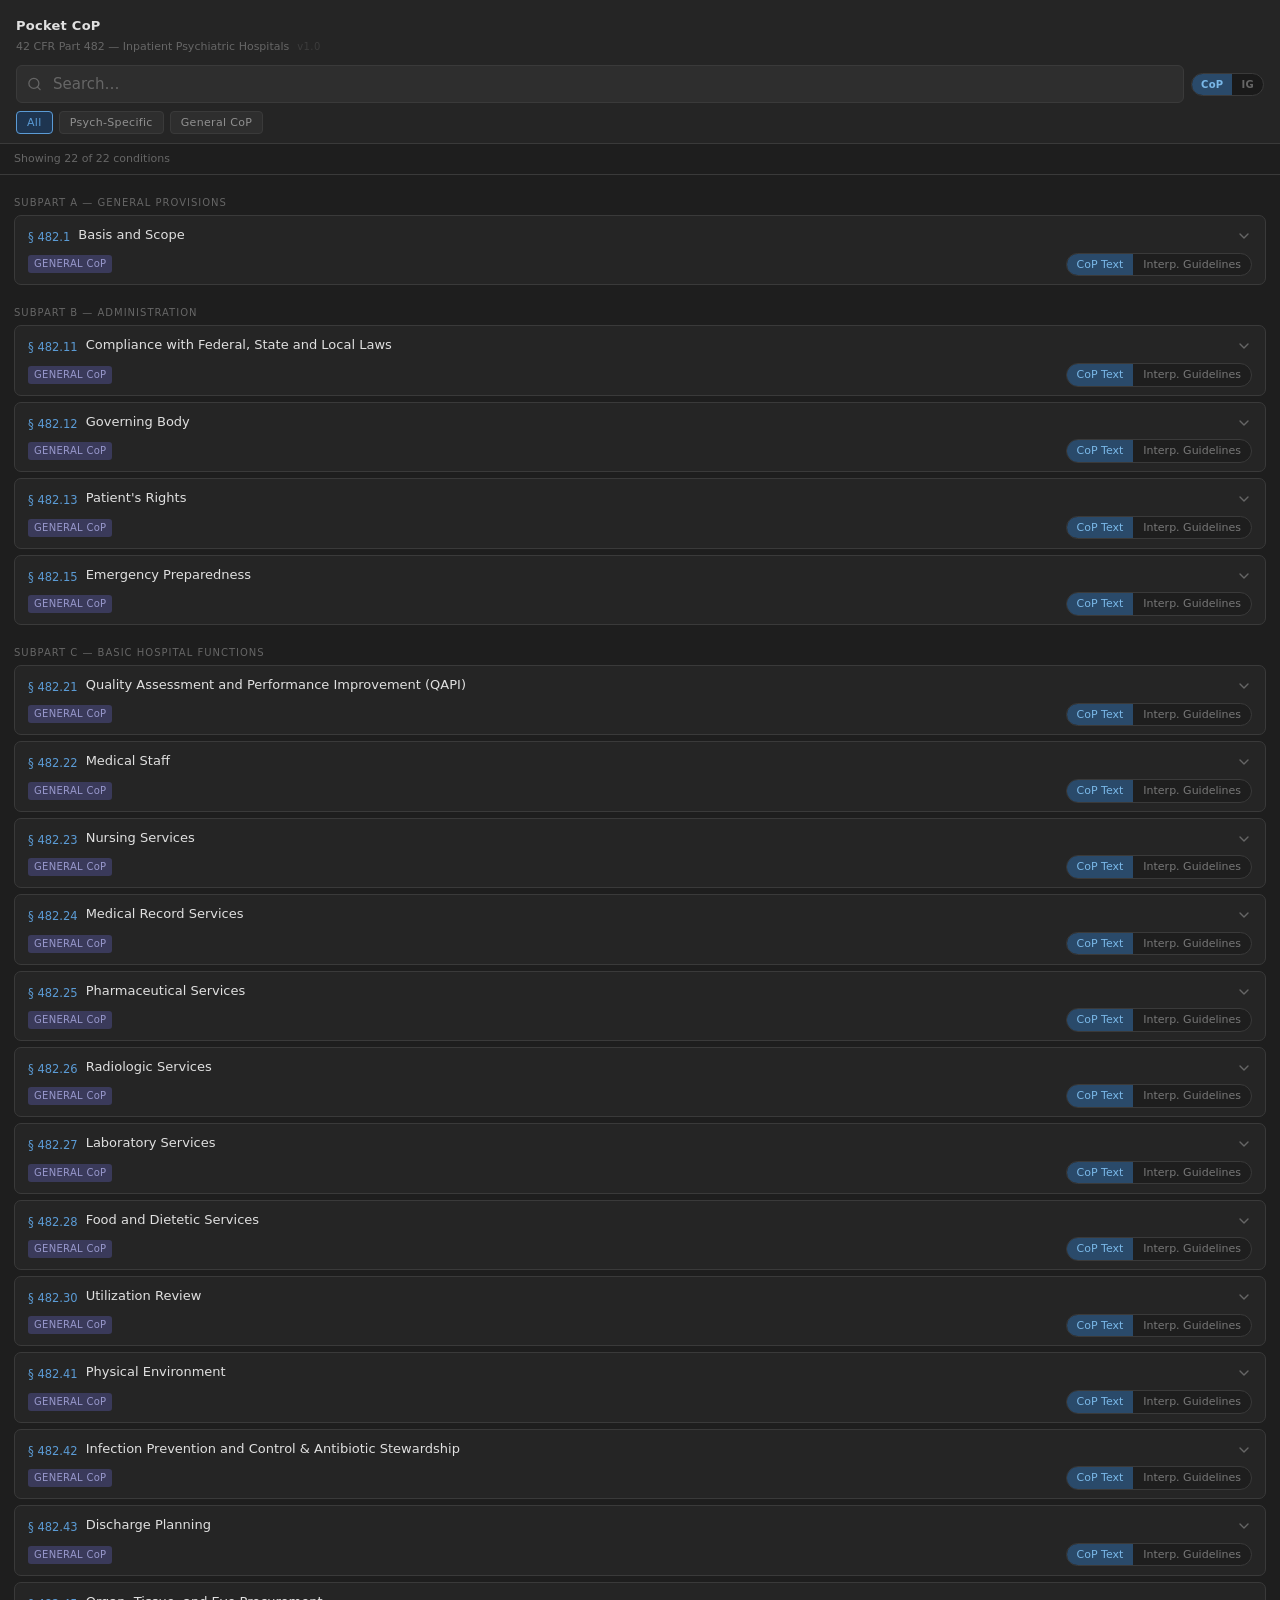
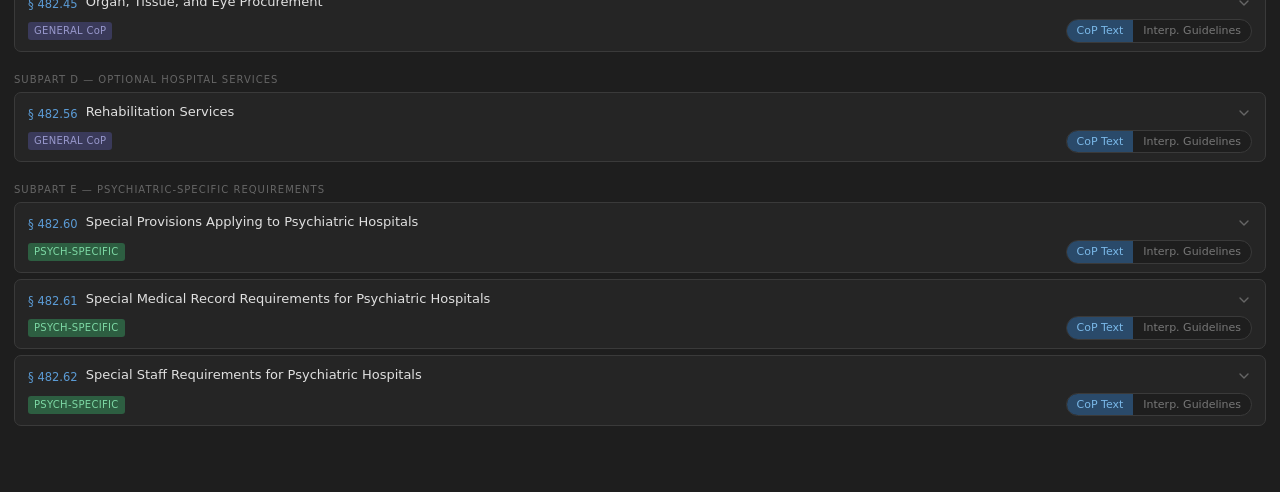
==== index.html @ 2d1e9ce8 "Add files via upload" ====
<!DOCTYPE html>
<html lang="en">
<head>
<meta charset="UTF-8">
    <link rel="manifest" href="[data-uri]">
  <meta name="mobile-web-app-capable" content="yes">
  <meta name="apple-mobile-web-app-capable" content="yes">
  <meta name="apple-mobile-web-app-status-bar-style" content="black-translucent">
  <meta name="apple-mobile-web-app-title" content="CoP Reference">
  <meta name="theme-color" content="#1a1a1a">
  <link rel="apple-touch-icon" href="[data-uri]">
    <link rel="manifest" href="[data-uri]">
  <meta name="mobile-web-app-capable" content="yes">
  <meta name="apple-mobile-web-app-capable" content="yes">
  <meta name="apple-mobile-web-app-status-bar-style" content="black-translucent">
  <meta name="apple-mobile-web-app-title" content="Pocket CoP">
  <meta name="theme-color" content="#1e1e1e">
  <link rel="apple-touch-icon" sizes="192x192" href="[data-uri]">
  <meta name="viewport" content="width=device-width, initial-scale=1.0, maximum-scale=1.0">
<title>CMS CoP Reference — Inpatient Psychiatric Hospitals</title>
<style>
:root{
  --font-sans:'IBM Plex Sans','Roboto','Noto Sans',system-ui,-apple-system,sans-serif;
  --font-mono:var(--font-mono),'Roboto Mono','Noto Sans Mono','Courier New',monospace;
}

  .card-toggle{display:flex;border-radius:20px;overflow:hidden;border:1px solid #3a3a3a;background:#1e1e1e;flex-shrink:0;}
.card-toggle-btn{border:none;padding:2px 10px;font-size:11px;cursor:pointer;font-family:inherit;font-weight:500;color:#777;background:transparent;transition:background .18s,color .18s;white-space:nowrap;line-height:1.6;}
.card-toggle-btn[data-view="cop"].active{background:#2a4a6a;color:#7ab8e8;}
.card-toggle-btn[data-view="ig"].active{background:#1e3d2a;color:#6dbe8d;}
  .ig-source{font-size:10px;color:var(--muted);margin-top:2px;}
  .ig-para{color:var(--accent);font-size:12px;font-weight:600;margin:10px 0 4px;}
.ig-para-collapsed{opacity:.28;pointer-events:none;}
.ig-collapsed{font-size:11px;color:var(--text-muted);padding:2px 0 6px;font-style:italic;letter-spacing:.01em;}
  .ig-p{font-size:13px;line-height:1.65;color:var(--text);margin-bottom:7px;}
  .ig-p.ind1{padding-left:16px;} .ig-p.ind2{padding-left:32px;} .ig-p.ind3{padding-left:48px;}
  .ig-probe{margin:12px 0 4px;padding:5px 10px;background:#1a2a20;border-left:3px solid #4a9a6a;
    border-radius:0 4px 4px 0;font-size:11.5px;font-weight:700;color:#7ac99a;letter-spacing:.02em;}
  .ig-q{display:flex;gap:8px;font-size:12.5px;line-height:1.6;color:#b8ccc0;
    margin:3px 0 3px 10px;}
  .ig-q::before{content:'?';flex-shrink:0;color:#4a9a6a;font-weight:700;font-size:11px;margin-top:2px;}
  .ig-sp{margin:12px 0 4px;padding:5px 10px;background:#1a2230;border-left:3px solid #4a7aaa;
    border-radius:0 4px 4px 0;font-size:11.5px;font-weight:700;color:#7aaad0;letter-spacing:.02em;}
  .ig-sp-p{display:flex;gap:8px;font-size:12.5px;line-height:1.6;color:#a8b8cc;
    margin:3px 0 3px 10px;}
  .ig-sp-p::before{content:'\25B8';flex-shrink:0;color:#4a7aaa;font-size:11px;margin-top:2px;}
</style>
<style>
:root{--bg:#1e1e1e;--bg2:#252525;--bg3:#2e2e2e;--border:#3a3a3a;--text:#e0e0e0;--text-dim:#909090;--text-muted:#666;--accent:#5b9bd5;--accent-dim:#1e3550;--tag-psych:#2d5e41;--tag-psych-text:#7dd8a4;--tag-general:#3a3a5a;--tag-general-text:#9898cc;--hl-bg:#4a3a08;--hl:#f0c040}
*{box-sizing:border-box;margin:0;padding:0}
body{font-family:var(--font-sans);background:var(--bg);color:var(--text);min-height:100vh;font-size:15px;line-height:1.6}
header{background:var(--bg2);border-bottom:1px solid var(--border);padding:14px 14px 0;position:sticky;top:0;z-index:100}
.header-title h1{font-size:13px;font-weight:600;color:var(--text);letter-spacing:.02em}
.header-title p{font-size:11px;color:var(--text-muted);font-family:var(--font-mono);margin-top:1px;margin-bottom:10px}
.search-wrap{position:relative;margin-bottom:8px;display:flex;gap:7px;align-items:center}
.search-wrap svg{position:absolute;left:11px;top:50%;transform:translateY(-50%);color:var(--text-muted);pointer-events:none}
#search{flex:1;min-width:0;background:var(--bg3);border:1px solid var(--border);border-radius:6px;color:var(--text);font-family:var(--font-sans);font-size:15px;padding:9px 12px 9px 36px;outline:none;transition:border-color .15s}
#search:focus{border-color:var(--accent)}
#search::placeholder{color:var(--text-muted)}
.scope-toggle{display:flex;border-radius:14px;border:1px solid #3a3a3a;background:#1a1a1a;flex-shrink:0;overflow:hidden}
.scope-btn{border:none;padding:5px 9px;font-size:10px;cursor:pointer;font-family:var(--font-mono);font-weight:600;letter-spacing:.03em;color:#666;background:transparent;transition:background .15s,color .15s;white-space:nowrap}
.scope-btn[data-scope="cop"].active{background:#2a4a6a;color:#7ab8e8}
.scope-btn[data-scope="ig"].active{background:#1e3d2a;color:#6dbe8d}
.filter-row{display:flex;gap:6px;padding-bottom:9px;overflow-x:auto;scrollbar-width:none}
.filter-row::-webkit-scrollbar{display:none}
.filter-btn{white-space:nowrap;background:var(--bg3);border:1px solid var(--border);border-radius:4px;color:var(--text-dim);font-size:11px;font-family:var(--font-mono);padding:4px 10px;cursor:pointer;transition:all .15s;letter-spacing:.03em}
.filter-btn.active,.filter-btn:hover{background:var(--accent-dim);border-color:var(--accent);color:var(--accent)}
.results-meta{font-size:11px;color:var(--text-muted);padding:6px 14px;font-family:var(--font-mono);border-bottom:1px solid var(--border);background:var(--bg)}
main{padding:6px 0 60px}
.section-divider{font-size:10px;font-family:var(--font-mono);letter-spacing:.1em;color:var(--text-muted);padding:14px 14px 4px;text-transform:uppercase}
.cop-card{margin:0 10px 5px;background:var(--bg2);border:1px solid var(--border);border-radius:7px;overflow:hidden}
.cop-header{display:flex;flex-direction:column;padding:10px 13px 8px;cursor:pointer;user-select:none;-webkit-tap-highlight-color:transparent}
.cop-header-top{display:flex;align-items:flex-start;gap:8px;width:100%}
.cop-header-bottom{display:flex;align-items:center;justify-content:space-between;margin-top:6px;min-height:24px}
.cop-citation{font-family:var(--font-mono);font-size:11.5px;color:var(--accent);white-space:nowrap;font-weight:500;padding-top:2px;flex-shrink:0}
.cop-title-wrap{flex:1;min-width:0}
.cop-title{font-size:13px;font-weight:500;color:var(--text);line-height:1.35}
.cop-badges{display:flex;flex-wrap:wrap;gap:4px}
.badge{font-size:10px;font-family:var(--font-mono);padding:1px 6px;border-radius:3px;letter-spacing:.03em;font-weight:500}
.badge-psych{background:var(--tag-psych);color:var(--tag-psych-text)}
.badge-general{background:var(--tag-general);color:var(--tag-general-text)}
.cop-chevron{color:var(--text-muted);transition:transform .2s;flex-shrink:0;margin-top:2px}
.cop-card.open .cop-chevron{transform:rotate(180deg)}
.cop-body{display:none;border-top:1px solid var(--border)}
.cop-card.open .cop-body{display:block}
.reg-intro{font-size:13.5px;color:var(--text);line-height:1.65;padding:12px 13px 10px;border-bottom:1px solid var(--border)}
.reg-body{padding:10px 13px 12px}
.std-head{font-size:12px;font-weight:600;color:var(--accent);font-family:var(--font-mono);margin-top:14px;margin-bottom:4px;letter-spacing:.01em;font-style:normal}
.std-head:first-child{margin-top:0}
.std-collapsed{opacity:.3;margin-bottom:0;pointer-events:none}
.para{font-size:13px;color:#c8c8c8;line-height:1.65;margin-bottom:4px}
.para-indent-1{padding-left:18px}
.para-indent-2{padding-left:36px}
.para-indent-3{padding-left:54px}
.para-label{font-family:var(--font-mono);font-size:11.5px;color:#7a9cbf;margin-right:5px;font-weight:500}
.cfr-source{margin:10px 13px 0;font-size:11px;font-family:var(--font-mono);color:var(--text-muted);border-top:1px solid var(--border);padding:8px 0 12px}
.cfr-source a{color:var(--accent);text-decoration:none}
mark{background:var(--hl-bg);color:var(--hl);border-radius:2px;padding:0 1px}
.no-results{text-align:center;padding:60px 20px;color:var(--text-muted);font-size:14px;display:none}
.no-results.show{display:block}
@media(min-width:600px){header{padding:16px 16px 0}.cop-card{margin:0 14px 6px}.para-indent-1{padding-left:22px}.para-indent-2{padding-left:44px}.para-indent-3{padding-left:66px}}
</style>




<script>
(function(){
  if(!('serviceWorker' in navigator)) return;
  window.addEventListener('load',function(){
    try{
      var sw=atob('[base64]');
      var blob=new Blob([sw],{type:'application/javascript'});
      var url=URL.createObjectURL(blob);
      navigator.serviceWorker.register(url).then(function(r){
        URL.revokeObjectURL(url);
      }).catch(function(e){console.warn('SW failed:',e);});
    }catch(e){console.warn('SW setup error:',e);}
  });
})();
</script>
</head>
<body>
<div id="pwa-banner" style="display:none;position:fixed;bottom:0;left:0;right:0;background:#182830;border-top:1px solid #2a4050;padding:10px 14px;z-index:9999;align-items:center;gap:10px;font-size:13px;color:#c0c8cc;box-shadow:0 -2px 12px rgba(0,0,0,.5)"><span style="flex:1;line-height:1.3">Install <b>Pocket CoP</b> for offline use</span><button id="pwa-install" style="background:#4a8fa8;color:#fff;border:none;padding:8px 14px;border-radius:6px;font-size:13px;cursor:pointer;font-weight:600">Install</button><button onclick="document.getElementById('pwa-banner').style.display='none'" style="background:none;color:#667;border:none;font-size:20px;cursor:pointer;padding:0 4px">&times;</button></div>


<div id="pwa-banner" style="display:none;position:fixed;bottom:0;left:0;right:0;
  background:#182830;border-top:1px solid #2a4050;padding:10px 14px;z-index:9999;
  align-items:center;gap:10px;font-size:13px;color:#c0c8cc;box-shadow:0 -2px 12px rgba(0,0,0,.5)">
  <span style="flex:1;line-height:1.3">Install <b>CoP Reference</b> for offline use</span>
  <button id="pwa-install" style="background:#4a8fa8;color:#fff;border:none;padding:8px 14px;
    border-radius:6px;font-size:13px;cursor:pointer;font-weight:600">Install</button>
  <button onclick="document.getElementById('pwa-banner').style.display='none'"
    style="background:none;color:#667;border:none;font-size:20px;cursor:pointer;padding:0 4px">×</button>
</div>
<script>
var _dp=null;
window.addEventListener('beforeinstallprompt',function(e){
  e.preventDefault();_dp=e;
  var b=document.getElementById('pwa-banner');if(b)b.style.display='flex';
});
document.addEventListener('DOMContentLoaded',function(){
  var btn=document.getElementById('pwa-install');
  if(btn)btn.addEventListener('click',function(){
    document.getElementById('pwa-banner').style.display='none';
    if(_dp){_dp.prompt();_dp=null;}
  });
});
window.addEventListener('appinstalled',function(){
  var b=document.getElementById('pwa-banner');if(b)b.style.display='none';_dp=null;
});
</script>












<header>
  <div class="header-title">
    <h1>Pocket CoP</h1>
    <p>42 CFR Part 482 — Inpatient Psychiatric Hospitals<span style="margin-left:8px;opacity:.35;font-size:10px;letter-spacing:.04em">v1.0</span></p>
  </div>
  <div class="search-wrap">
    <svg width="15" height="15" viewBox="0 0 24 24" fill="none" stroke="currentColor" stroke-width="2" stroke-linecap="round" stroke-linejoin="round"><circle cx="11" cy="11" r="8"/><path d="m21 21-4.35-4.35"/></svg>
    <input type="search" id="search" placeholder="Search…" autocomplete="off">
    <div class="scope-toggle" id="scopeToggle">
      <button class="scope-btn active" data-scope="cop">CoP</button>
      <button class="scope-btn" data-scope="ig">IG</button>
    </div>
  </div>
  <div class="filter-row" id="filterRow">
    <button class="filter-btn active" data-filter="all">All</button>
    <button class="filter-btn" data-filter="psych">Psych-Specific</button>
    <button class="filter-btn" data-filter="general">General CoP</button>
  </div>
  
</header>
<div class="results-meta" id="resultsMeta">Loading&hellip;</div>
<main id="main"><div class="no-results" id="noResults">No conditions match your search.</div></main>
<script>
// Each node: {type:'std',label,title} | {type:'p',label,text,indent} | {type:'text',text,indent}
const cops = [
// ── SUBPART A ──────────────────────────────────────────────────────────────
{id:'482.1',citation:'§\u00a0482.1',title:'Basis and Scope',tags:['general'],subpart:'Subpart A \u2014 General Provisions',
intro:'Sets forth the conditions of participation (CoPs) that a hospital must meet in order to participate in the Medicare or Medicaid programs.',
body:[
{type:'p',label:'(a)',text:'Section 1861(e) of the Act establishes the requirements that a hospital must meet to participate in Medicare. Section 1902(a)(28) of the Act establishes requirements for Medicaid-participating hospitals. The Secretary may impose additional requirements if they are found necessary in the interest of the health and safety of individuals furnished services in hospitals.',indent:0},
{type:'p',label:'(b)',text:"Section 1861(f) of the Act provides that an institution participating as a psychiatric hospital must meet certain requirements imposed on hospitals under section 1861(e); must be primarily engaged in providing, by or under the supervision of a physician, psychiatric services for the diagnosis and treatment of mentally ill persons; must maintain clinical records and other records that the Secretary finds necessary; and must meet staffing requirements that the Secretary finds necessary to carry out an active program of treatment.",indent:0},
]},
// ── SUBPART B ──────────────────────────────────────────────────────────────
{id:'482.11',citation:'§\u00a0482.11',title:'Compliance with Federal, State and Local Laws',tags:['general'],subpart:'Subpart B \u2014 Administration',
intro:'',
body:[
{type:'p',label:'(a)',text:'The hospital must be in compliance with applicable Federal laws related to the health and safety of patients.',indent:0},
{type:'p',label:'(b)',text:'The hospital must be\u2014',indent:0},
{type:'p',label:'(1)',text:'Licensed; or',indent:1},
{type:'p',label:'(2)',text:'Approved as meeting standards for licensing established by the agency of the State or locality responsible for licensing hospitals.',indent:1},
{type:'p',label:'(c)',text:'The hospital must assure that personnel are licensed or meet other applicable standards that are required by State or local laws.',indent:0},
]},
{id:'482.12',citation:'§\u00a0482.12',title:'Governing Body',tags:['general'],subpart:'Subpart B \u2014 Administration',
intro:'There must be an effective governing body that is legally responsible for the conduct of the hospital. If a hospital does not have an organized governing body, the persons legally responsible for the conduct of the hospital must carry out the functions specified in this part that pertain to the governing body.',
body:[
{type:'std',label:'(a)',title:'Standard: Medical staff.'},
{type:'text',text:'The governing body must:',indent:0},
{type:'p',label:'(1)',text:'Determine, in accordance with State law, which categories of practitioners are eligible candidates for appointment to the medical staff;',indent:1},
{type:'p',label:'(2)',text:'Appoint members of the medical staff after considering the recommendations of the existing members of the medical staff;',indent:1},
{type:'p',label:'(3)',text:'Assure that the medical staff has bylaws;',indent:1},
{type:'p',label:'(4)',text:'Approve medical staff bylaws and other medical staff rules and regulations;',indent:1},
{type:'p',label:'(5)',text:'Ensure that the medical staff is accountable to the governing body for the quality of care provided to patients;',indent:1},
{type:'p',label:'(6)',text:'Ensure the criteria for selection are individual character, competence, training, experience, and judgment; and',indent:1},
{type:'p',label:'(7)',text:'Ensure that under no circumstances is the accordance of staff membership or professional privileges in the hospital dependent solely upon certification, fellowship, or membership in a specialty body or society.',indent:1},
{type:'p',label:'(8)',text:"Ensure that, when telemedicine services are furnished to the hospital's patients through an agreement with a distant-site hospital, the agreement is written and specifies that it is the responsibility of the governing body of the distant-site hospital to meet the requirements in paragraphs (a)(1) through (a)(7) of this section.",indent:1},
{type:'p',label:'(9)',text:'Ensure that when telemedicine services are furnished through an agreement with a distant-site telemedicine entity, the written agreement specifies that the entity furnishes services in a manner that permits the hospital to comply with all applicable conditions of participation.',indent:1},
{type:'p',label:'(10)',text:"Consult directly with the individual assigned the responsibility for the organization and conduct of the hospital's medical staff, or his or her designee, at least periodically throughout the fiscal or calendar year on matters related to the quality of medical care provided to patients.",indent:1},
{type:'std',label:'(b)',title:'Standard: Chief executive officer.'},
{type:'text',text:'The governing body must appoint a chief executive officer who is responsible for managing the hospital.',indent:0},
{type:'std',label:'(c)',title:'Standard: Care of patients.'},
{type:'text',text:'In accordance with hospital policy, the governing body must ensure that:',indent:0},
{type:'p',label:'(1)',text:'Every Medicare patient is under the care of: (This provision is not to be construed to limit the authority of a doctor of medicine or osteopathy to delegate tasks to other qualified health care personnel to the extent recognized under State law.)',indent:1},
{type:'p',label:'(i)',text:'A doctor of medicine or osteopathy;',indent:2},
{type:'p',label:'(ii)',text:'A doctor of dental surgery or dental medicine who is legally authorized to practice dentistry by the State and who is acting within the scope of his or her license;',indent:2},
{type:'p',label:'(iii)',text:'A doctor of podiatric medicine, but only with respect to functions which he or she is legally authorized by the State to perform;',indent:2},
{type:'p',label:'(iv)',text:'A doctor of optometry who is legally authorized to practice optometry by the State in which he or she practices;',indent:2},
{type:'p',label:'(v)',text:'A chiropractor who is licensed by the State or legally authorized to perform the services of a chiropractor, but only with respect to treatment by means of manual manipulation of the spine to correct a subluxation demonstrated by x-ray to exist; and',indent:2},
{type:'p',label:'(vi)',text:'A clinical psychologist as defined in § 410.71, but only with respect to clinical psychologist services as defined in § 410.71 and only to the extent permitted by State law.',indent:2},
{type:'p',label:'(2)',text:'Patients are admitted to the hospital only on the recommendation of a licensed practitioner permitted by the State to admit patients to a hospital.',indent:1},
{type:'p',label:'(3)',text:'A doctor of medicine or osteopathy is on duty or on call at all times.',indent:1},
{type:'p',label:'(4)',text:'A doctor of medicine or osteopathy is responsible for the care of each Medicare patient with respect to any medical or psychiatric problem that\u2014',indent:1},
{type:'p',label:'(i)',text:'Is present on admission or develops during hospitalization; and',indent:2},
{type:'p',label:'(ii)',text:'Is not specifically within the scope of practice of a doctor of dental surgery, dental medicine, podiatric medicine, or optometry; a chiropractor; or clinical psychologist.',indent:2},
{type:'std',label:'(d)',title:'Standard: Institutional plan and budget.'},
{type:'text',text:'The institution must have an overall institutional plan that meets the following conditions:',indent:0},
{type:'p',label:'(1)',text:'The plan must include an annual operating budget prepared according to generally accepted accounting principles.',indent:1},
{type:'p',label:'(2)',text:'The budget must include all anticipated income and expenses.',indent:1},
{type:'p',label:'(3)',text:'The plan must provide for capital expenditures for at least a 3-year period.',indent:1},
{type:'p',label:'(4)',text:'The plan must include and identify in detail the objective of, and the anticipated sources of financing for, each anticipated capital expenditure in excess of $600,000 that relates to\u2014',indent:1},
{type:'p',label:'(i)',text:'Acquisition of land;',indent:2},
{type:'p',label:'(ii)',text:'Improvement of land, buildings, and equipment; or',indent:2},
{type:'p',label:'(iii)',text:'The replacement, modernization, and expansion of buildings and equipment.',indent:2},
{type:'p',label:'(5)',text:'The plan must be submitted for review to the planning agency designated in accordance with section 1122(b) of the Act.',indent:1},
{type:'p',label:'(6)',text:'The plan must be reviewed and updated annually.',indent:1},
{type:'p',label:'(7)',text:'The plan must be prepared\u2014',indent:1},
{type:'p',label:'(i)',text:'Under the direction of the governing body; and',indent:2},
{type:'p',label:'(ii)',text:'By a committee consisting of representatives of the governing body, the administrative staff, and the medical staff of the institution.',indent:2},
{type:'std',label:'(e)',title:'Standard: Contracted services.'},
{type:'text',text:"The governing body must be responsible for services furnished in the hospital whether or not they are furnished under contracts. The governing body must ensure that a contractor furnishes services that permit the hospital to comply with all applicable conditions of participation.",indent:0},
{type:'p',label:'(1)',text:'The governing body must ensure that the services performed under a contract are provided in a safe and effective manner.',indent:1},
{type:'p',label:'(2)',text:'The hospital must maintain a list of all contracted services, including the scope and nature of the services provided.',indent:1},
{type:'std',label:'(f)',title:'Standard: Emergency services.'},
{type:'p',label:'(1)',text:'If emergency services are provided at the hospital, the hospital must comply with the requirements of § 482.55.',indent:1},
{type:'p',label:'(2)',text:'If emergency services are not provided at the hospital, the governing body must assure that the medical staff has written policies and procedures for appraisal of emergencies, initial treatment, and referral when appropriate.',indent:1},
{type:'p',label:'(3)',text:'If emergency services are provided at the hospital but not at one or more off-campus departments, the governing body must assure that the medical staff has written policies and procedures for those off-campus departments for appraisal of emergencies and referral when appropriate.',indent:1},
]},
{id:'482.13',citation:'§\u00a0482.13',title:"Patient's Rights",tags:['general'],subpart:'Subpart B \u2014 Administration',
intro:"A hospital must protect and promote each patient's rights.",
body:[
{type:'std',label:'(a)',title:'Standard: Notice of rights.'},
{type:'p',label:'(1)',text:"A hospital must inform each patient, or when appropriate, the patient's representative (as allowed under State law), of the patient's rights, in advance of furnishing or discontinuing patient care whenever possible.",indent:1},
{type:'p',label:'(2)',text:"The hospital must establish a process for prompt resolution of patient grievances and must inform each patient whom to contact to file a grievance. At a minimum:",indent:1},
{type:'p',label:'(i)',text:"The hospital must establish a clearly explained procedure for the submission of a patient's written or verbal grievance to the hospital.",indent:2},
{type:'p',label:'(ii)',text:'The grievance process must specify time frames for review of the grievance and the provision of a response.',indent:2},
{type:'p',label:'(iii)',text:"In its resolution of the grievance, the hospital must provide the patient with written notice of its decision that contains the name of the hospital contact person, the steps taken on behalf of the patient to investigate the grievance, the results of the grievance process, and the date of completion.",indent:2},
{type:'std',label:'(b)',title:'Standard: Exercise of rights.'},
{type:'p',label:'(1)',text:"The patient has the right to participate in the development and implementation of his or her plan of care.",indent:1},
{type:'p',label:'(2)',text:"The patient or his or her representative (as allowed under State law) has the right to make informed decisions regarding his or her care. The patient's rights include being informed of his or her health status, being involved in care planning and treatment, and being able to request or refuse treatment. This right must not be construed as a mechanism to demand the provision of treatment or services deemed medically unnecessary or inappropriate.",indent:1},
{type:'p',label:'(3)',text:"The patient has the right to formulate advance directives and to have hospital staff and practitioners who provide care in the hospital comply with these directives, in accordance with § 489.100, § 489.102, and § 489.104 of this part.",indent:1},
{type:'p',label:'(4)',text:"The patient has the right to have a family member or representative of his or her choice and his or her own physician notified promptly of his or her admission to the hospital.",indent:1},
{type:'std',label:'(c)',title:'Standard: Privacy and safety.'},
{type:'p',label:'(1)',text:"The patient has the right to personal privacy.",indent:1},
{type:'p',label:'(2)',text:"The patient has the right to receive care in a safe setting.",indent:1},
{type:'p',label:'(3)',text:"The patient has the right to be free from all forms of abuse or harassment.",indent:1},
{type:'std',label:'(d)',title:'Standard: Confidentiality of patient records.'},
{type:'p',label:'(1)',text:"The patient has the right to the confidentiality of his or her clinical records.",indent:1},
{type:'p',label:'(2)',text:"The patient has the right to access their medical records, including current medical records, upon an oral or written request, in the form and format requested by the individual, if it is readily producible in such form and format; or, if not, in a readable hard copy form or such other form and format as agreed to by the facility and the individual, and within a reasonable time frame.",indent:1},
{type:'std',label:'(e)',title:'Standard: Restraint or seclusion.'},
{type:'text',text:"All patients have the right to be free from physical or mental abuse, and corporal punishment. All patients have the right to be free from restraint or seclusion, of any form, imposed as a means of coercion, discipline, convenience, or retaliation by staff. Restraint or seclusion may only be imposed to ensure the immediate physical safety of the patient, a staff member, or others and must be discontinued at the earliest possible time.",indent:0},
{type:'p',label:'(1)',text:'Definitions.',indent:1},
{type:'p',label:'(i)',text:"A restraint is\u2014",indent:2},
{type:'p',label:'(A)',text:"Any manual method, physical or mechanical device, material, or equipment that immobilizes or reduces the ability of a patient to move his or her arms, legs, body, or head freely; or",indent:3},
{type:'p',label:'(B)',text:"A drug or medication when it is used as a restriction to manage the patient's behavior or restrict the patient's freedom of movement and is not a standard treatment or dosage for the patient's condition.",indent:3},
{type:'p',label:'(C)',text:"A restraint does not include devices such as orthopedically prescribed devices, surgical dressings or bandages, protective helmets, or other methods that involve the physical holding of a patient for the purpose of conducting routine physical examinations or tests, or to protect the patient from falling out of bed, or to permit the patient to participate in activities without the risk of physical harm.",indent:3},
{type:'p',label:'(ii)',text:"Seclusion is the involuntary confinement of a patient alone in a room or area from which the patient is physically prevented from leaving. Seclusion may only be used for the management of violent or self-destructive behavior.",indent:2},
{type:'p',label:'(2)',text:"Restraint or seclusion may only be used when less restrictive interventions have been determined to be ineffective to protect the patient, a staff member, or others from harm.",indent:1},
{type:'p',label:'(3)',text:"The type or technique of restraint or seclusion used must be the least restrictive intervention that will be effective to protect the patient, a staff member, or others from harm.",indent:1},
{type:'p',label:'(4)',text:"The use of restraint or seclusion must be\u2014",indent:1},
{type:'p',label:'(i)',text:"In accordance with a written modification to the patient's plan of care; and",indent:2},
{type:'p',label:'(ii)',text:"Implemented in accordance with safe and appropriate restraint and seclusion techniques as determined by hospital policy in accordance with State law.",indent:2},
{type:'p',label:'(5)',text:"The use of restraint or seclusion must be in accordance with the order of a physician or other licensed practitioner who is responsible for the care of the patient and authorized to order restraint or seclusion by hospital policy in accordance with State law.",indent:1},
{type:'p',label:'(6)',text:"Orders for the use of restraint or seclusion must never be written as a standing order or on an as needed basis (PRN).",indent:1},
{type:'p',label:'(7)',text:"The attending physician must be consulted as soon as possible if the attending physician did not order the restraint or seclusion.",indent:1},
{type:'p',label:'(8)',text:"Unless superseded by State law that is more restrictive\u2014",indent:1},
{type:'p',label:'(i)',text:"Each order for restraint or seclusion used for the management of violent or self-destructive behavior may only be renewed in accordance with the following limits for up to a total of 24 hours:",indent:2},
{type:'p',label:'(A)',text:"4 hours for adults 18 years of age or older;",indent:3},
{type:'p',label:'(B)',text:"2 hours for children and adolescents 9 to 17 years of age; or",indent:3},
{type:'p',label:'(C)',text:"1 hour for children under 9 years of age; and",indent:3},
{type:'p',label:'(ii)',text:"After 24 hours, before writing a new order for the use of restraint or seclusion, a physician or other licensed practitioner must see and assess the patient.",indent:2},
{type:'p',label:'(iii)',text:"Each order for restraint used to ensure the physical safety of the non-violent or non-self-destructive patient may be renewed as authorized by hospital policy.",indent:2},
{type:'p',label:'(9)',text:"Restraint or seclusion must be discontinued at the earliest possible time, regardless of the length of time identified in the order.",indent:1},
{type:'p',label:'(10)',text:"The condition of the patient who is restrained or secluded must be monitored by a physician, other licensed practitioner, or trained staff at an interval determined by hospital policy.",indent:1},
{type:'p',label:'(11)',text:"Physician and other licensed practitioner training requirements must be specified in hospital policy. At a minimum, physicians and other licensed practitioners authorized to order restraint or seclusion must have a working knowledge of hospital policy regarding the use of restraint or seclusion.",indent:1},
{type:'p',label:'(12)',text:"When restraint or seclusion is used for the management of violent or self-destructive behavior that jeopardizes the immediate physical safety of the patient, a staff member, or others, the patient must be seen face-to-face within 1 hour after the initiation of the intervention\u2014",indent:1},
{type:'p',label:'(i)',text:"By a\u2014",indent:2},
{type:'p',label:'(A)',text:"Physician or other licensed practitioner; or",indent:3},
{type:'p',label:'(B)',text:"Registered nurse who has been trained in accordance with the requirements of paragraph (f) of this section.",indent:3},
{type:'p',label:'(ii)',text:"To evaluate\u2014",indent:2},
{type:'p',label:'(A)',text:"The patient's immediate situation;",indent:3},
{type:'p',label:'(B)',text:"The patient's reaction to the intervention;",indent:3},
{type:'p',label:'(C)',text:"The patient's medical and behavioral condition; and",indent:3},
{type:'p',label:'(D)',text:"The need to continue or terminate the restraint or seclusion.",indent:3},
{type:'p',label:'(13)',text:"States are free to have requirements by statute or regulation that are more restrictive than those contained in paragraph (e)(12)(i) of this section.",indent:1},
{type:'p',label:'(14)',text:"If the face-to-face evaluation specified in paragraph (e)(12) is conducted by a trained registered nurse, the trained registered nurse must consult the attending physician or other licensed practitioner who is responsible for the care of the patient as soon as possible after the completion of the 1-hour face-to-face evaluation.",indent:1},
{type:'p',label:'(15)',text:"All requirements specified under this paragraph are applicable to the simultaneous use of restraint and seclusion. Simultaneous restraint and seclusion use is only permitted if the patient is continually monitored\u2014",indent:1},
{type:'p',label:'(i)',text:"Face-to-face by an assigned, trained staff member; or",indent:2},
{type:'p',label:'(ii)',text:"By trained staff using both video and audio equipment. This monitoring must be in close proximity to the patient.",indent:2},
{type:'p',label:'(16)',text:"When restraint or seclusion is used, there must be documentation in the patient's medical record of the following:",indent:1},
{type:'p',label:'(i)',text:"The 1-hour face-to-face medical and behavioral evaluation if restraint or seclusion is used to manage violent or self-destructive behavior;",indent:2},
{type:'p',label:'(ii)',text:"A description of the patient's behavior and the intervention used;",indent:2},
{type:'p',label:'(iii)',text:"Alternatives or other less restrictive interventions attempted (as applicable);",indent:2},
{type:'p',label:'(iv)',text:"The patient's condition or symptom(s) that warranted the use of the restraint or seclusion; and",indent:2},
{type:'p',label:'(v)',text:"The patient's response to the intervention(s) used, including the rationale for continued use of the intervention.",indent:2},
{type:'std',label:'(f)',title:'Standard: Restraint or seclusion: Staff training requirements.'},
{type:'text',text:"The patient has the right to safe implementation of restraint or seclusion by trained staff.",indent:0},
{type:'p',label:'(1)',text:"Training intervals. Staff must be trained and able to demonstrate competency in the application of restraints, implementation of seclusion, monitoring, assessment, and providing care for a patient in restraint or seclusion\u2014",indent:1},
{type:'p',label:'(i)',text:"Before performing any of the actions specified in this paragraph;",indent:2},
{type:'p',label:'(ii)',text:"As part of orientation; and",indent:2},
{type:'p',label:'(iii)',text:"Subsequently on a periodic basis consistent with hospital policy.",indent:2},
{type:'p',label:'(2)',text:"Training content. The hospital must require appropriate staff to have education, training, and demonstrated knowledge based on the specific needs of the patient population in at least the following:",indent:1},
{type:'p',label:'(i)',text:"Techniques to identify staff and patient behaviors, events, and environmental factors that may trigger circumstances that require the use of a restraint or seclusion.",indent:2},
{type:'p',label:'(ii)',text:"The use of nonphysical intervention skills.",indent:2},
{type:'p',label:'(iii)',text:"Choosing the least restrictive intervention based on an individualized assessment of the patient's medical, or behavioral status or condition.",indent:2},
{type:'p',label:'(iv)',text:"The safe application and use of all types of restraint or seclusion used in the hospital, including training in how to recognize and respond to signs of physical and psychological distress (for example, positional asphyxia).",indent:2},
{type:'p',label:'(v)',text:"Clinical identification of specific behavioral changes that indicate that restraint or seclusion is no longer necessary.",indent:2},
{type:'p',label:'(vi)',text:"Monitoring the physical and psychological well-being of the patient who is restrained or secluded, including but not limited to, respiratory and circulatory status, skin integrity, vital signs, and any special requirements associated with the 1-hour face-to-face evaluation.",indent:2},
{type:'p',label:'(vii)',text:"The use of first aid techniques and certification in the use of cardiopulmonary resuscitation, including required periodic recertification.",indent:2},
{type:'p',label:'(3)',text:"Trainer requirements. Individuals providing staff training must be qualified as evidenced by education, training, and experience in techniques used to address patients' behaviors.",indent:1},
{type:'p',label:'(4)',text:"Training documentation. The hospital must document in the staff personnel records that the training and demonstration of competency were successfully completed.",indent:1},
{type:'std',label:'(g)',title:'Standard: Death reporting requirements.'},
{type:'text',text:'Hospitals must report deaths associated with the use of seclusion or restraint.',indent:0},
{type:'p',label:'(1)',text:"With the exception of deaths described under paragraph (g)(2) of this section, the hospital must report the following information to CMS no later than the close of business on the next business day following knowledge of the patient's death:",indent:1},
{type:'p',label:'(i)',text:"Each death that occurs while a patient is in restraint or seclusion.",indent:2},
{type:'p',label:'(ii)',text:"Each death that occurs within 24 hours after the patient has been removed from restraint or seclusion.",indent:2},
{type:'p',label:'(iii)',text:"Each death known to the hospital that occurs within 1 week after restraint or seclusion where it is reasonable to assume that use of restraint or placement in seclusion contributed directly or indirectly to a patient's death.",indent:2},
{type:'p',label:'(2)',text:"When no seclusion has been used and when the only restraints used on the patient are those applied exclusively to the patient's wrist(s) and composed solely of soft, non-rigid, cloth-like materials, the hospital staff must record in an internal log the following information:",indent:1},
{type:'p',label:'(i)',text:"Any death that occurs while a patient is in such restraints.",indent:2},
{type:'p',label:'(ii)',text:"Any death that occurs within 24 hours after a patient has been removed from such restraints.",indent:2},
{type:'p',label:'(3)',text:"The staff must document in the patient's medical record the date and time the death was:",indent:1},
{type:'p',label:'(i)',text:"Reported to CMS for deaths described in paragraph (g)(1) of this section; or",indent:2},
{type:'p',label:'(ii)',text:"Recorded in the internal log or other system for deaths described in paragraph (g)(2) of this section.",indent:2},
{type:'std',label:'(h)',title:'Standard: Patient visitation rights.'},
{type:'text',text:"A hospital must have written policies and procedures regarding the visitation rights of patients, including any clinically necessary or reasonable restriction or limitation that the hospital may need to place on such rights and the reasons for the clinical restriction or limitation. A hospital must meet the following requirements:",indent:0},
{type:'p',label:'(1)',text:"Inform each patient (or support person, where appropriate) of his or her visitation rights, including any clinical restriction or limitation on such rights, when he or she is informed of his or her other rights under this section.",indent:1},
{type:'p',label:'(2)',text:"Inform each patient (or support person, where appropriate) of the right, subject to his or her consent, to receive the visitors whom he or she designates, including, but not limited to, a spouse, a domestic partner (including a same-sex domestic partner), another family member, or a friend, and his or her right to withdraw or deny such consent at any time.",indent:1},
{type:'p',label:'(3)',text:"Not restrict, limit, or otherwise deny visitation privileges on the basis of race, color, national origin, religion, sex, gender identity, sexual orientation, or disability.",indent:1},
{type:'p',label:'(4)',text:"Ensure that all visitors enjoy full and equal visitation privileges consistent with patient preferences.",indent:1},
]},
{id:'482.15',citation:'§\u00a0482.15',title:'Emergency Preparedness',tags:['general'],subpart:'Subpart B \u2014 Administration',
intro:'The hospital must comply with all applicable Federal, State, and local emergency preparedness requirements. The hospital must develop and maintain a comprehensive emergency preparedness program, utilizing an all-hazards approach.',
body:[
{type:'std',label:'(a)',title:'Standard: Emergency plan.'},
{type:'text',text:'The hospital must develop and maintain an emergency preparedness plan that must be reviewed and updated at least every 2 years. The plan must:',indent:0},
{type:'p',label:'(1)',text:'Be based on and include a documented, facility-based and community-based risk assessment, utilizing an all-hazards approach.',indent:1},
{type:'p',label:'(2)',text:'Include strategies for addressing emergency events identified by the risk assessment.',indent:1},
{type:'p',label:'(3)',text:'Address patient population, including persons at-risk; the type of services the hospital has the ability to provide in an emergency; and continuity of operations, including delegations of authority and succession plans.',indent:1},
{type:'p',label:'(4)',text:"Include a process for cooperation and collaboration with local, tribal, regional, State, and Federal emergency preparedness officials' efforts to maintain an integrated response during a disaster or emergency situation.",indent:1},
{type:'std',label:'(b)',title:'Standard: Policies and procedures.'},
{type:'text',text:'The hospital must develop and implement emergency preparedness policies and procedures, reviewed and updated at least every 2 years. At a minimum, the policies and procedures must address the following:',indent:0},
{type:'p',label:'(1)',text:'The provision of subsistence needs for staff and patients, whether they evacuate or shelter in place, including, but not limited to the following:',indent:1},
{type:'p',label:'(i)',text:'Food, water, medical, and pharmaceutical supplies.',indent:2},
{type:'p',label:'(ii)',text:'Alternate sources of energy to maintain the following:',indent:2},
{type:'p',label:'(A)',text:'Temperatures to protect patient health and safety and for the safe and sanitary storage of provisions.',indent:3},
{type:'p',label:'(B)',text:'Emergency lighting.',indent:3},
{type:'p',label:'(C)',text:'Fire detection, extinguishing, and alarm systems.',indent:3},
{type:'p',label:'(D)',text:'Sewage and waste disposal.',indent:3},
{type:'p',label:'(2)',text:"A system to track the location of on-duty staff and sheltered patients in the hospital's care during an emergency.",indent:1},
{type:'p',label:'(3)',text:"Safe evacuation from the hospital, including consideration of care and treatment needs of evacuees; staff responsibilities; transportation; identification of evacuation location(s); and primary and alternate means of communication with external sources of assistance.",indent:1},
{type:'p',label:'(4)',text:'A means to shelter in place for patients, staff, and volunteers who remain in the facility.',indent:1},
{type:'p',label:'(5)',text:'A system of medical documentation that preserves patient information, protects confidentiality of patient information, and secures and maintains the availability of records.',indent:1},
{type:'std',label:'(c)',title:'Standard: Communication plan.'},
{type:'text',text:'The hospital must develop and maintain an emergency preparedness communication plan that complies with Federal, State, and local laws and must include at a minimum:',indent:0},
{type:'p',label:'(1)',text:"Names and contact information for the following: (i) Staff; (ii) Entities providing services under arrangement; (iii) Patients' physicians; (iv) Other hospitals and CAHs; (v) Volunteers.",indent:1},
{type:'p',label:'(2)',text:'Primary and alternate means for communicating with the following:',indent:1},
{type:'p',label:'(i)',text:'Staff of the hospital;',indent:2},
{type:'p',label:'(ii)',text:'Federal, State, tribal, regional, and local emergency management agencies;',indent:2},
{type:'p',label:'(iii)',text:'The medical staff of the hospital;',indent:2},
{type:'p',label:'(iv)',text:'Other hospitals; and',indent:2},
{type:'p',label:'(v)',text:'Volunteers.',indent:2},
{type:'std',label:'(d)',title:'Standard: Training and testing.'},
{type:'text',text:'The hospital must develop and maintain an emergency preparedness training and testing program, reviewed and updated at least every 2 years. The program must:',indent:0},
{type:'p',label:'(1)',text:'Provide initial training in emergency preparedness policies and procedures to all new and existing staff, individuals providing services under arrangement, and volunteers.',indent:1},
{type:'p',label:'(2)',text:'Provide emergency preparedness training at least every 2 years.',indent:1},
{type:'p',label:'(3)',text:'Conduct exercises to test the emergency plan, including at least one full-scale exercise annually, and at least one additional exercise annually that may be a tabletop exercise or drill.',indent:1},
]},
// ── SUBPART C ──────────────────────────────────────────────────────────────
{id:'482.21',citation:'§\u00a0482.21',title:'Quality Assessment and Performance Improvement (QAPI)',tags:['general'],subpart:'Subpart C \u2014 Basic Hospital Functions',
intro:"The hospital must develop, implement, and maintain an effective, ongoing, hospital-wide, data-driven quality assessment and performance improvement program. The hospital's governing body must ensure that the program reflects the complexity of the hospital's organization and services; involves all hospital departments and services (including those services furnished under contract or arrangement); and focuses on indicators related to improved health outcomes and the prevention and reduction of medical errors. The hospital must maintain and demonstrate evidence of its QAPI program for review by CMS.",
body:[
{type:'std',label:'(a)',title:'Standard: Program scope.'},
{type:'p',label:'(1)',text:'The program must include, but not be limited to, an ongoing program that shows measurable improvement in indicators for which there is evidence that it will improve health outcomes and identify and reduce medical errors.',indent:1},
{type:'p',label:'(2)',text:'The hospital must measure, analyze, and track quality indicators, including adverse patient events, and other aspects of performance that assess processes of care, hospital service and operations.',indent:1},
{type:'std',label:'(b)',title:'Standard: Program data.'},
{type:'p',label:'(1)',text:'The program must incorporate quality indicator data including patient care data, and other relevant data such as data submitted to or received from Medicare quality reporting and quality performance programs, including but not limited to data related to hospital readmissions and hospital-acquired conditions.',indent:1},
{type:'p',label:'(2)',text:'The hospital must use the data collected to\u2014',indent:1},
{type:'p',label:'(i)',text:'Monitor the effectiveness and safety of services and quality of care; and',indent:2},
{type:'p',label:'(ii)',text:'Identify opportunities for improvement and changes that will lead to improvement.',indent:2},
{type:'p',label:'(3)',text:"The frequency and detail of data collection must be specified by the hospital's governing body.",indent:1},
{type:'std',label:'(c)',title:'Standard: Program activities.'},
{type:'p',label:'(1)',text:'The hospital must set priorities for its performance improvement activities that\u2014',indent:1},
{type:'p',label:'(i)',text:'Focus on high-risk, high-volume, or problem-prone areas;',indent:2},
{type:'p',label:'(ii)',text:'Consider the incidence, prevalence, and severity of problems in those areas; and',indent:2},
{type:'p',label:'(iii)',text:'Affect health outcomes, patient safety, and quality of care.',indent:2},
{type:'p',label:'(2)',text:'Performance improvement activities must track medical errors and adverse patient events, analyze their causes, and implement preventive actions and mechanisms that include feedback and learning throughout the hospital.',indent:1},
{type:'p',label:'(3)',text:'The hospital must take actions aimed at performance improvement and, after implementing those actions, the hospital must measure its success and track performance to ensure that improvements are sustained.',indent:1},
{type:'std',label:'(d)',title:'Standard: Performance improvement projects.'},
{type:'p',label:'(1)',text:"The number and scope of distinct improvement projects conducted annually must be proportional to the scope and complexity of the hospital's services and operations.",indent:1},
{type:'p',label:'(2)',text:'A hospital may, as one of its projects, develop and implement an information technology system explicitly designed to improve patient safety and quality of care.',indent:1},
{type:'p',label:'(3)',text:'The hospital must document what quality improvement projects are being conducted, the reasons for conducting these projects, and the measurable progress achieved on these projects.',indent:1},
{type:'std',label:'(f)',title:'Standard: Executive responsibilities.'},
{type:'text',text:"The hospital's governing body, medical staff, and administrative officials are responsible and accountable for ensuring the following:",indent:0},
{type:'p',label:'(1)',text:'That an ongoing program for quality improvement and patient safety, including the reduction of medical errors, is defined, implemented, and maintained.',indent:1},
{type:'p',label:'(2)',text:'That the hospital-wide QAPI efforts address priorities for improved quality of care and patient safety; and that all improvement actions are evaluated.',indent:1},
{type:'p',label:'(3)',text:'That clear expectations for safety are established.',indent:1},
{type:'p',label:'(4)',text:"That adequate resources are allocated for measuring, assessing, improving, and sustaining the hospital's performance and reducing risk to patients.",indent:1},
{type:'p',label:'(5)',text:'That the determination of the number of distinct improvement projects is conducted annually.',indent:1},
]},
{id:'482.22',citation:'§\u00a0482.22',title:'Medical Staff',tags:['general'],subpart:'Subpart C \u2014 Basic Hospital Functions',
intro:"The hospital must have an organized medical staff that operates under bylaws approved by the governing body, and which is responsible for the quality of medical care provided to patients by the hospital.",
body:[
{type:'std',label:'(a)',title:'Standard: Eligibility and process for appointment to medical staff.'},
{type:'text',text:'The medical staff must be composed of doctors of medicine or osteopathy. In accordance with State law, including scope-of-practice laws, the medical staff may also include other categories of physicians and non-physician practitioners who are determined to be eligible for appointment by the governing body.',indent:0},
{type:'p',label:'(1)',text:'The medical staff must periodically conduct appraisals of its members.',indent:1},
{type:'p',label:'(2)',text:'The medical staff must examine the credentials of all eligible candidates for medical staff membership and make recommendations to the governing body on the appointment of these candidates in accordance with State law, including scope-of-practice laws, and the medical staff bylaws, rules, and regulations.',indent:1},
{type:'p',label:'(3)',text:"When telemedicine services are furnished through an agreement with a distant-site hospital, the governing body of the receiving hospital may choose, in lieu of the requirements in paragraphs (a)(1) and (a)(2), to have its medical staff rely upon the credentialing and privileging decisions made by the distant-site hospital, if all of the following provisions are met:",indent:1},
{type:'p',label:'(i)',text:"The distant-site hospital providing the telemedicine services is a Medicare-participating hospital.",indent:2},
{type:'p',label:'(ii)',text:"The individual distant-site physician or practitioner is privileged at the distant-site hospital, which provides the receiving hospital with a current list of the distant-site physician's or practitioner's privileges.",indent:2},
{type:'p',label:'(iii)',text:"The individual distant-site physician or practitioner holds a license issued or recognized by the State in which the receiving hospital is located.",indent:2},
{type:'p',label:'(iv)',text:"The receiving hospital has evidence of an internal review of the distant-site physician's or practitioner's performance of these privileges and sends the distant-site hospital such performance information for use in periodic appraisal.",indent:2},
{type:'p',label:'(4)',text:'When telemedicine services are furnished through an agreement with a distant-site telemedicine entity, similar provisions apply as specified in this paragraph.',indent:1},
{type:'std',label:'(b)',title:'Standard: Medical staff organization and accountability.'},
{type:'text',text:'The medical staff must be well organized and accountable to the governing body for the quality of the medical care provided to patients.',indent:0},
{type:'p',label:'(1)',text:'The medical staff must be organized in a manner approved by the governing body.',indent:1},
{type:'p',label:'(2)',text:'If the medical staff has an executive committee, a majority of the members of the committee must be doctors of medicine or osteopathy.',indent:1},
{type:'p',label:'(3)',text:'The responsibility for organization and conduct of the medical staff must be assigned only to one of the following:',indent:1},
{type:'p',label:'(i)',text:'An individual doctor of medicine or osteopathy.',indent:2},
{type:'p',label:'(ii)',text:'A doctor of dental surgery or dental medicine, when permitted by State law of the State in which the hospital is located.',indent:2},
{type:'p',label:'(iii)',text:'A doctor of podiatric medicine, when permitted by State law of the State in which the hospital is located.',indent:2},
{type:'std',label:'(c)',title:'Standard: Medical staff bylaws.'},
{type:'text',text:'The medical staff must adopt and enforce bylaws to carry out its responsibilities. The bylaws must:',indent:0},
{type:'p',label:'(1)',text:'Be approved by the governing body.',indent:1},
{type:'p',label:'(2)',text:'Include a statement of the duties and privileges of each category of medical staff (e.g., active, courtesy, etc.).',indent:1},
{type:'p',label:'(3)',text:'Describe the organization of the medical staff.',indent:1},
{type:'p',label:'(4)',text:'Describe the qualifications to be met by a candidate in order for the medical staff to recommend appointment by the governing body.',indent:1},
{type:'p',label:'(5)',text:'Include a requirement that\u2014',indent:1},
{type:'p',label:'(i)',text:"A medical history and physical examination be completed and documented for each patient no more than 30 days before or 24 hours after admission or registration, but prior to surgery or a procedure requiring anesthesia services. The medical history and physical examination must be completed and documented by a physician (as defined in section 1861(r) of the Act), an oral and maxillofacial surgeon, or other qualified licensed individual in accordance with State law and hospital policy.",indent:2},
{type:'p',label:'(ii)',text:"An updated examination of the patient, including any changes in the patient's condition, be completed and documented within 24 hours after admission or registration, but prior to surgery or a procedure requiring anesthesia services, when the medical history and physical examination are completed within 30 days before admission or registration.",indent:2},
{type:'p',label:'(iii)',text:"An assessment of the patient (in lieu of the requirements of paragraphs (c)(5)(i) and (ii)) be completed and documented after registration, but prior to surgery or a procedure requiring anesthesia services, when the patient is receiving specific outpatient surgical or procedural services and when the medical staff has chosen to develop and maintain a policy identifying specific patients as not requiring a comprehensive H&P prior to specific outpatient surgical or procedural services.",indent:2},
{type:'p',label:'(6)',text:'Include criteria for determining the privileges to be granted to individual practitioners and a procedure for applying the criteria to individuals requesting privileges.',indent:1},
]},
{id:'482.23',citation:'§\u00a0482.23',title:'Nursing Services',tags:['general'],subpart:'Subpart C \u2014 Basic Hospital Functions',
intro:'The hospital must have an organized nursing service that provides 24-hour nursing services. The nursing services must be furnished or supervised by a registered nurse.',
body:[
{type:'std',label:'(a)',title:'Standard: Organization.'},
{type:'text',text:"The hospital must have a well-organized service with a plan of administrative authority and delineation of responsibilities for patient care. The director of the nursing service must be a licensed registered nurse. He or she is responsible for the operation of the service, including determining the types and numbers of nursing personnel and staff necessary to provide nursing care for all areas of the hospital.",indent:0},
{type:'std',label:'(b)',title:'Standard: Staffing and delivery of care.'},
{type:'text',text:'The nursing service must have adequate numbers of licensed registered nurses, licensed practical (vocational) nurses, and other personnel to provide nursing care to all patients as needed. There must be supervisory and staff personnel for each department or nursing unit to ensure, when needed, the immediate availability of a registered nurse for the care of any patient.',indent:0},
{type:'p',label:'(1)',text:'The hospital must provide 24-hour nursing services furnished or supervised by a registered nurse, and have a licensed practical nurse or registered nurse on duty at all times, except for rural hospitals that have in effect a 24-hour nursing waiver granted under § 488.54(c).',indent:1},
{type:'p',label:'(2)',text:'The nursing service must have a procedure to ensure that hospital nursing personnel for whom licensure is required have valid and current licensure.',indent:1},
{type:'p',label:'(3)',text:"A registered nurse must supervise and evaluate the nursing care for each patient.",indent:1},
{type:'p',label:'(4)',text:"The hospital must ensure that the nursing staff develops and keeps current a nursing care plan for each patient that reflects the patient's goals and the nursing care to be provided to meet the patient's needs. The nursing care plan may be part of an interdisciplinary care plan.",indent:1},
{type:'p',label:'(5)',text:"A registered nurse must assign the nursing care of each patient to other nursing personnel in accordance with the patient's needs and the specialized qualifications and competence of the nursing staff available.",indent:1},
{type:'p',label:'(6)',text:"All licensed nurses who provide services in the hospital must adhere to the policies and procedures of the hospital.",indent:1},
{type:'p',label:'(7)',text:"The hospital must have policies and procedures in place establishing which outpatient departments, if any, are not required under hospital policy to have a registered nurse present. The policies and procedures must:",indent:1},
{type:'p',label:'(i)',text:"Establish the criteria such outpatient departments must meet, taking into account the types of services delivered, the general level of acuity of patients served by the department, and the established standards of practice for the services delivered;",indent:2},
{type:'p',label:'(ii)',text:'Establish alternative staffing plans;',indent:2},
{type:'p',label:'(iii)',text:'Be approved by the director of nursing;',indent:2},
{type:'p',label:'(iv)',text:'Be reviewed at least once every 3 years.',indent:2},
{type:'std',label:'(c)',title:'Standard: Preparation and administration of drugs.'},
{type:'p',label:'(1)',text:"Drugs and biologicals must be prepared and administered in accordance with Federal and State laws, the orders of the practitioner or practitioners responsible for the patient's care, and accepted standards of practice.",indent:1},
{type:'p',label:'(i)',text:"Drugs and biologicals may be prepared and administered on the orders of other practitioners not specified under § 482.12(c) only if such practitioners are acting in accordance with State law, including scope-of-practice laws, hospital policies, and medical staff bylaws, rules, and regulations.",indent:2},
{type:'p',label:'(ii)',text:"Drugs and biologicals may be prepared and administered on the orders contained within pre-printed and electronic standing orders, order sets, and protocols for patient orders only if such orders meet the requirements of § 482.24(c)(3).",indent:2},
{type:'p',label:'(2)',text:'All drugs and biologicals must be administered by, or under supervision of, nursing or other personnel in accordance with Federal and State laws and regulations, including applicable licensing requirements, and in accordance with the approved medical staff policies and procedures.',indent:1},
{type:'p',label:'(3)',text:'With the exception of influenza and pneumococcal vaccines, which may be administered per physician-approved hospital policy after an assessment of contraindications, orders for drugs and biologicals must be documented and signed by a practitioner authorized to write orders in accordance with State law and hospital policy.',indent:1},
{type:'p',label:'(i)',text:'If verbal orders are used, they are to be used infrequently.',indent:2},
{type:'p',label:'(ii)',text:'When verbal orders are used, they must only be accepted by persons who are authorized to do so by hospital policy and procedures consistent with Federal and State law.',indent:2},
{type:'p',label:'(iii)',text:"Orders for drugs and biologicals may be documented and signed by other practitioners only if such practitioners are acting in accordance with State law, including scope-of-practice laws, hospital policies, and medical staff bylaws, rules, and regulations.",indent:2},
{type:'p',label:'(4)',text:'Blood transfusions and intravenous medications must be administered in accordance with State law and approved medical staff policies and procedures.',indent:1},
{type:'p',label:'(5)',text:'There must be a hospital procedure for reporting transfusion reactions, adverse drug reactions, and errors in administration of drugs.',indent:1},
{type:'p',label:'(6)',text:"The hospital may allow a patient (or his or her caregiver/support person where appropriate) to self-administer both hospital-issued medications and the patient's own medications brought into the hospital, as defined and specified in the hospital's policies and procedures.",indent:1},
]},
{id:'482.24',citation:'§\u00a0482.24',title:'Medical Record Services',tags:['general'],subpart:'Subpart C \u2014 Basic Hospital Functions',
intro:'The hospital must have a medical record service that has administrative responsibility for medical records. A medical record must be maintained for every individual evaluated or treated in the hospital.',
body:[
{type:'std',label:'(a)',title:'Standard: Organization and staffing.'},
{type:'text',text:'The organization of the medical record service must be appropriate to the scope and complexity of the services performed. The hospital must employ adequate personnel to ensure prompt completion, filing, and retrieval of records.',indent:0},
{type:'std',label:'(b)',title:'Standard: Form and retention of record.'},
{type:'text',text:'The hospital must maintain a medical record for each inpatient and outpatient. Medical records must be accurately written, promptly completed, properly filed and retained, and accessible. The hospital must use a system of author identification and record maintenance that ensures the integrity of the authentication and protects the security of all record entries.',indent:0},
{type:'p',label:'(1)',text:'Medical records must be retained in their original or legally reproduced form for a period of at least 5 years.',indent:1},
{type:'p',label:'(2)',text:'The hospital must have a system of coding and indexing medical records. The system must allow for timely retrieval by diagnosis and procedure, in order to support medical care evaluation studies.',indent:1},
{type:'p',label:'(3)',text:'The hospital must have a procedure for ensuring the confidentiality of patient records. Information from or copies of records may be released only to authorized individuals, and the hospital must ensure that unauthorized individuals cannot gain access to or alter patient records. Original medical records must be released by the hospital only in accordance with Federal or State laws, court orders, or subpoenas.',indent:1},
{type:'std',label:'(c)',title:'Standard: Content of record.'},
{type:'text',text:"The medical record must contain information to justify admission and continued hospitalization, support the diagnosis, and describe the patient's progress and response to medications and services.",indent:0},
{type:'p',label:'(1)',text:'All patient medical record entries must be legible, complete, dated, timed, and authenticated in written or electronic form by the person responsible for providing or evaluating the service provided, consistent with hospital policies and procedures.',indent:1},
{type:'p',label:'(2)',text:'All orders, including verbal orders, must be dated, timed, and authenticated promptly by the ordering practitioner or by another practitioner who is responsible for the care of the patient only if such a practitioner is acting in accordance with State law, including scope-of-practice laws, hospital policies, and medical staff bylaws, rules, and regulations.',indent:1},
{type:'p',label:'(3)',text:"Hospitals may use pre-printed and electronic standing orders, order sets, and protocols for patient orders only if the hospital:",indent:1},
{type:'p',label:'(i)',text:"Establishes that such orders and protocols have been reviewed and approved by the medical staff and the hospital's nursing and pharmacy leadership;",indent:2},
{type:'p',label:'(ii)',text:'Demonstrates that such orders and protocols are consistent with nationally recognized and evidence-based guidelines;',indent:2},
{type:'p',label:'(iii)',text:'Ensures that the periodic and regular review of such orders and protocols is conducted by the medical staff and the hospital\'s nursing and pharmacy leadership to determine the continuing usefulness and safety of the orders and protocols; and',indent:2},
{type:'p',label:'(iv)',text:"Ensures that such orders and protocols are dated, timed, and authenticated promptly in the patient's medical record by the ordering practitioner or by another practitioner responsible for the care of the patient.",indent:2},
{type:'p',label:'(4)',text:'All records must document the following, as appropriate:',indent:1},
{type:'p',label:'(i)',text:'Evidence of\u2014',indent:2},
{type:'p',label:'(A)',text:"A medical history and physical examination completed and documented no more than 30 days before or 24 hours after admission or registration, but prior to surgery or a procedure requiring anesthesia services. The medical history and physical examination must be placed in the patient's medical record within 24 hours after admission or registration, but prior to surgery or a procedure requiring anesthesia services.",indent:3},
{type:'p',label:'(B)',text:"An updated examination of the patient, including any changes in the patient's condition, when the medical history and physical examination are completed within 30 days before admission or registration. Documentation of the updated examination must be placed in the patient's medical record within 24 hours after admission or registration, but prior to surgery or a procedure requiring anesthesia services.",indent:3},
{type:'p',label:'(ii)',text:'Admitting diagnosis.',indent:2},
{type:'p',label:'(iii)',text:'Results of all consultative evaluations of the patient and appropriate findings by clinical and other staff involved in the care of the patient.',indent:2},
{type:'p',label:'(iv)',text:'Documentation of complications, hospital acquired infections, and unfavorable reactions to drugs and anesthesia.',indent:2},
{type:'p',label:'(v)',text:'Properly executed informed consent forms for procedures and treatments specified by the medical staff, or by Federal or State law if applicable, to require written patient consent.',indent:2},
{type:'p',label:'(vi)',text:"All practitioners' orders, nursing notes, reports of treatment, medication records, radiology, and laboratory reports, and vital signs and other information necessary to monitor the patient's condition.",indent:2},
{type:'p',label:'(vii)',text:'Discharge summary with outcome of hospitalization, disposition of case, and provisions for follow-up care.',indent:2},
{type:'p',label:'(viii)',text:'Final diagnosis with completion of medical records within 30 days following discharge.',indent:2},
{type:'std',label:'(d)',title:'Standard: Electronic notifications.'},
{type:'text',text:'If the hospital utilizes an electronic medical records system or other electronic administrative system, which is conformant with the content exchange standard at 45 CFR 170.205(d)(2), then the hospital must demonstrate that\u2014',indent:0},
{type:'p',label:'(1)',text:"The system's notification capacity is fully operational and the hospital uses it in accordance with all State and Federal statutes and regulations applicable to the hospital's exchange of patient health information.",indent:1},
{type:'p',label:'(2)',text:'The system sends notifications that must include at least patient name, treating practitioner name, and sending institution name.',indent:1},
{type:'p',label:'(3)',text:'The system sends notifications at the time of:',indent:1},
{type:'p',label:'(i)',text:"The patient's registration in the hospital's emergency department (if applicable).",indent:2},
{type:'p',label:'(ii)',text:"The patient's admission to the hospital's inpatient services (if applicable).",indent:2},
{type:'p',label:'(4)',text:'The system sends notifications either immediately prior to, or at the time of:',indent:1},
{type:'p',label:'(i)',text:"The patient's discharge or transfer from the hospital's emergency department (if applicable).",indent:2},
{type:'p',label:'(ii)',text:"The patient's discharge or transfer from the hospital's inpatient services (if applicable).",indent:2},
{type:'p',label:'(5)',text:"The hospital has made a reasonable effort to ensure that the system sends the notifications to all applicable post-acute care services providers and suppliers, as well as to any of the following practitioners and entities which need to receive notification of the patient's status for treatment, care coordination, or quality improvement purposes:",indent:1},
{type:'p',label:'(i)',text:"The patient's established primary care practitioner;",indent:2},
{type:'p',label:'(ii)',text:"The patient's established primary care practice group or entity; or",indent:2},
{type:'p',label:'(iii)',text:"Other practitioner, or other practice group or entity, identified by the patient as the practitioner, or practice group or entity, primarily responsible for his or her care.",indent:2},
]},
{id:'482.25',citation:'§\u00a0482.25',title:'Pharmaceutical Services',tags:['general'],subpart:'Subpart C \u2014 Basic Hospital Functions',
intro:'The hospital must have pharmaceutical services that meet the needs of the patients. The institution must have a pharmacy directed by a registered pharmacist or a drug storage area under competent supervision. The medical staff is responsible for developing policies and procedures that minimize drug errors.',
body:[
{type:'std',label:'(a)',title:'Standard: Pharmacy management and administration.'},
{type:'text',text:'The pharmacy or drug storage area must be administered in accordance with accepted professional principles.',indent:0},
{type:'p',label:'(1)',text:'A full-time, part-time, or consulting pharmacist must be responsible for developing, supervising, and coordinating all the activities of the pharmacy services.',indent:1},
{type:'p',label:'(2)',text:'The pharmaceutical service must have an adequate number of personnel to ensure quality pharmaceutical services, including emergency services.',indent:1},
{type:'p',label:'(3)',text:'Current and accurate records must be kept of the receipt and disposition of all scheduled drugs.',indent:1},
{type:'std',label:'(b)',title:'Standard: Delivery of services.'},
{type:'text',text:'In order to provide patient safety, drugs and biologicals must be controlled and distributed in accordance with applicable standards of practice, consistent with Federal and State law.',indent:0},
{type:'p',label:'(1)',text:'All compounding, packaging, and dispensing of drugs and biologicals must be under the supervision of a pharmacist and performed consistent with State and Federal laws.',indent:1},
{type:'p',label:'(2)',text:'',indent:1},
{type:'p',label:'(i)',text:'All drugs and biologicals must be kept in a secure area, and locked when appropriate.',indent:2},
{type:'p',label:'(ii)',text:'Drugs listed in Schedules II, III, IV, and V of the Comprehensive Drug Abuse Prevention and Control Act of 1970 must be kept locked within a secure area.',indent:2},
{type:'p',label:'(iii)',text:'Only authorized personnel may have access to locked areas.',indent:2},
{type:'p',label:'(3)',text:'Outdated, mislabeled, or otherwise unusable drugs and biologicals must not be available for patient use.',indent:1},
{type:'p',label:'(4)',text:'When a pharmacist is not available, drugs and biologicals must be removed from the pharmacy or storage area only by personnel designated in the policies of the medical staff and pharmaceutical service, in accordance with Federal and State law.',indent:1},
{type:'p',label:'(5)',text:'Drugs and biologicals not specifically prescribed as to time or number of doses must automatically be stopped after a reasonable time that is predetermined by the medical staff.',indent:1},
{type:'p',label:'(6)',text:"Drug administration errors, adverse drug reactions, and incompatibilities must be immediately reported to the attending physician and, if appropriate, to the hospital's QAPI program.",indent:1},
{type:'p',label:'(7)',text:'Abuses and losses of controlled substances must be reported, in accordance with applicable Federal and State laws, to the individual responsible for the pharmaceutical service, and to the chief executive officer, as appropriate.',indent:1},
{type:'p',label:'(8)',text:'Information relating to drug interactions and information of drug therapy, side effects, toxicology, dosage, indications for use, and routes of administration must be available to the professional staff.',indent:1},
{type:'p',label:'(9)',text:'A formulary system must be established by the medical staff to assure quality pharmaceuticals at reasonable costs.',indent:1},
]},
{id:'482.26',citation:'§\u00a0482.26',title:'Radiologic Services',tags:['general'],subpart:'Subpart C \u2014 Basic Hospital Functions',
intro:'The hospital must maintain, or have available, diagnostic radiologic services. If therapeutic services are also provided, they, as well as the diagnostic services, must meet professionally approved standards for safety and personnel qualifications.',
body:[
{type:'std',label:'(a)',title:'Standard: Radiologic services.'},
{type:'text',text:'The hospital must maintain, or have available, radiologic services according to the needs of the patients.',indent:0},
{type:'std',label:'(b)',title:'Standard: Safety for patients and personnel.'},
{type:'text',text:'The radiologic services, particularly ionizing radiology procedures, must be free from hazards for patients and personnel.',indent:0},
{type:'p',label:'(1)',text:'Proper safety precautions must be maintained against radiation hazards. This includes adequate shielding for patients, personnel, and facilities, as well as appropriate storage, use, and disposal of radioactive materials.',indent:1},
{type:'p',label:'(2)',text:'Periodic inspection of equipment must be made and hazards identified must be promptly corrected.',indent:1},
{type:'p',label:'(3)',text:'Radiation workers must be checked periodically, by the use of exposure meters or badge tests, for amount of radiation exposure.',indent:1},
{type:'p',label:'(4)',text:'Radiologic services must be provided only on the order of practitioners with clinical privileges or, consistent with State law, of other practitioners authorized by the medical staff and the governing body to order the services.',indent:1},
{type:'std',label:'(c)',title:'Standard: Personnel.'},
{type:'p',label:'(1)',text:"A qualified full-time, part-time, or consulting radiologist must supervise the ionizing radiology services and must interpret only those radiologic tests that are determined by the medical staff to require a radiologist's specialized knowledge. For purposes of this section, a radiologist is a doctor of medicine or osteopathy who is qualified by education and experience in radiology.",indent:1},
{type:'p',label:'(2)',text:'Only personnel designated as qualified by the medical staff may use the radiologic equipment and administer procedures.',indent:1},
{type:'std',label:'(d)',title:'Standard: Records.'},
{type:'text',text:'Records of radiologic services must be maintained.',indent:0},
{type:'p',label:'(1)',text:'The radiologist or other practitioner who performs radiology services must sign reports of his or her interpretations.',indent:1},
{type:'p',label:'(2)',text:'The hospital must maintain the following for at least 5 years:',indent:1},
{type:'p',label:'(i)',text:'Copies of reports and printouts.',indent:2},
{type:'p',label:'(ii)',text:'Films, scans, and other image records, as appropriate.',indent:2},
]},
{id:'482.27',citation:'§\u00a0482.27',title:'Laboratory Services',tags:['general'],subpart:'Subpart C \u2014 Basic Hospital Functions',
intro:"The hospital must maintain, or have available, adequate laboratory services to meet the needs of its patients. The hospital must ensure that all laboratory services provided to its patients are performed in a facility certified in accordance with part 493 of this chapter.",
body:[
{type:'std',label:'(a)',title:'Standard: Adequacy of laboratory services.'},
{type:'text',text:'The hospital must have laboratory services available, either directly or through a contractual agreement with a certified laboratory that meets requirements of part 493 of this chapter.',indent:0},
{type:'p',label:'(1)',text:'Emergency laboratory services must be available 24 hours a day.',indent:1},
{type:'p',label:'(2)',text:'A written description of services provided must be available to the medical staff.',indent:1},
{type:'p',label:'(3)',text:'The laboratory must make provision for proper receipt and reporting of tissue specimens.',indent:1},
{type:'p',label:'(4)',text:'The medical staff and a pathologist must determine which tissue specimens require a macroscopic (gross) examination and which require both macroscopic and microscopic examinations.',indent:1},
{type:'std',label:'(b)',title:'Standard: Potentially infectious blood and blood components.'},
{type:'text',text:'If a hospital regularly uses the services of an outside blood collecting establishment, it must have an agreement with the blood collecting establishment that governs the procurement, transfer, and availability of blood and blood components. The agreement must require that the blood collecting establishment notify the hospital\u2014',indent:0},
{type:'p',label:'(i)',text:'Within 3 calendar days if the blood collecting establishment supplied blood and blood components collected from a donor who tested negative at the time of donation but tests reactive for evidence of HIV or HCV infection on a later donation or who is determined to be at increased risk for transmitting HIV or HCV infection;',indent:1},
{type:'p',label:'(ii)',text:'Within 45 days of the test, of the results of the supplemental (additional, more specific) test for HIV or HCV, as relevant, or other follow-up testing required by FDA; and',indent:1},
{type:'p',label:'(iii)',text:'Within 3 calendar days after the blood collecting establishment supplied blood and blood components collected from an infectious donor, whenever records are available.',indent:1},
]},
{id:'482.28',citation:'§\u00a0482.28',title:'Food and Dietetic Services',tags:['general'],subpart:'Subpart C \u2014 Basic Hospital Functions',
intro:'The hospital must have organized dietary services that are directed and staffed by adequate qualified personnel.',
body:[
{type:'std',label:'(a)',title:'Standard: Organization.'},
{type:'text',text:'The dietary service must have a director, qualified by training or experience in food service management, and a sufficient number of qualified supervisory and technical personnel. There must be a registered dietitian, with appropriate training and experience in therapeutic dietary practices, responsible for the nutritional care of patients.',indent:0},
{type:'std',label:'(b)',title:'Standard: Diets.'},
{type:'p',label:'(1)',text:'Menus must meet the needs of the patients.',indent:1},
{type:'p',label:'(2)',text:'Therapeutic diets must be prescribed by the practitioner responsible for the care of the patients.',indent:1},
{type:'p',label:'(3)',text:'The food must be prepared by methods that conserve nutritive value, flavor, and appearance.',indent:1},
{type:'p',label:'(4)',text:'Food and drink must be wholesome, palatable, free from spoilage.',indent:1},
{type:'p',label:'(5)',text:'The temperature of the food when it is served must maintain safe food handling standards.',indent:1},
{type:'p',label:'(6)',text:'There must be a 24-hour supply of staple foods and a 3-day supply of perishables on hand.',indent:1},
]},
{id:'482.30',citation:'§\u00a0482.30',title:'Utilization Review',tags:['general'],subpart:'Subpart C \u2014 Basic Hospital Functions',
intro:'The hospital must have in effect a utilization review (UR) plan that provides for review of services furnished by the institution and by members of the medical staff to patients entitled to benefits under the Medicare and Medicaid programs.',
body:[
{type:'std',label:'(a)',title:'Standard: Applicability.'},
{type:'text',text:'The provisions of this section apply except in either of the following circumstances:',indent:0},
{type:'p',label:'(1)',text:'A Utilization and Quality Control Quality Improvement Organization (QIO) has assumed binding review for the hospital.',indent:1},
{type:'p',label:'(2)',text:'CMS has determined that the UR procedures established by the State under title XIX of the Act are superior to the procedures required in this section, and has required hospitals in that State to meet the UR plan requirements under §§ 456.50 through 456.245 of this chapter.',indent:1},
{type:'std',label:'(b)',title:'Standard: Composition of utilization review committee.'},
{type:'text',text:"A UR committee consisting of two or more practitioners must carry out the UR function. At least two of the members of the committee must be doctors of medicine or osteopathy. The committee must be one of the following:",indent:0},
{type:'p',label:'(1)',text:"A staff committee of the institution; or",indent:1},
{type:'p',label:'(2)',text:"A group outside the institution, e.g., the local medical society or a group of practitioners established by the local medical society.",indent:1},
{type:'text',text:"The committee's or group's reviews may not be conducted by any individual who\u2014",indent:0},
{type:'p',label:'(i)',text:'Has a direct financial interest (for example, an ownership interest) in that hospital; or',indent:1},
{type:'p',label:'(ii)',text:'Was professionally involved in the care of the patient whose case is being reviewed.',indent:1},
{type:'std',label:'(c)',title:'Standard: Scope and frequency of review.'},
{type:'p',label:'(1)',text:'The UR plan must provide for review for Medicare and Medicaid patients with respect to the medical necessity of\u2014',indent:1},
{type:'p',label:'(i)',text:'Admissions to the institution;',indent:2},
{type:'p',label:'(ii)',text:'The duration of stays; and',indent:2},
{type:'p',label:'(iii)',text:'Professional services furnished, including drugs and biologicals.',indent:2},
{type:'std',label:'(d)',title:'Standard: Extended stay review.'},
{type:'text',text:'The UR plan must provide for a review of the admissions and continued stays of patients who have reached a length of stay that requires extended review. A determination must be made as to whether continued stay is medically necessary.',indent:0},
{type:'std',label:'(e)',title:'Standard: Review of professional services.'},
{type:'text',text:'A review must be made of professional services rendered to determine medical necessity and to promote the most efficient use of available health facilities and services.',indent:0},
]},
{id:'482.41',citation:'§\u00a0482.41',title:'Physical Environment',tags:['general'],subpart:'Subpart C \u2014 Basic Hospital Functions',
intro:'The hospital must be constructed, arranged, and maintained to ensure the safety of the patient, and to provide facilities for diagnosis and treatment and for special hospital services appropriate to the needs of the community.',
body:[
{type:'std',label:'(a)',title:'Standard: Buildings.'},
{type:'text',text:'The condition of the physical plant and the overall hospital environment must be developed and maintained in such a manner that the safety and well-being of patients are assured. The hospital must meet the Life Safety Code of the National Fire Protection Association applicable to hospitals.',indent:0},
{type:'std',label:'(b)',title:'Standard: Life safety from fire.'},
{type:'text',text:'Except as otherwise provided in this section, the hospital must meet the applicable provisions of and must proceed in accordance with the Life Safety Code (NFPA 101). Buildings must be of safe construction.',indent:0},
{type:'std',label:'(c)',title:'Standard: Facilities.'},
{type:'text',text:"The hospital must maintain physical facilities appropriate to the hospital's services and patient population, including:",indent:0},
{type:'p',label:'(1)',text:'Adequate space for examination and treatment of patients.',indent:1},
{type:'p',label:'(2)',text:'Suitable bathroom facilities in the patient care areas.',indent:1},
{type:'p',label:'(3)',text:'Facilities for the isolation of patients as indicated by the infection prevention and control program.',indent:1},
{type:'p',label:'(4)',text:'Facilities for the safe handling and disposal of hazardous materials and waste.',indent:1},
]},
{id:'482.42',citation:'§\u00a0482.42',title:'Infection Prevention and Control & Antibiotic Stewardship',tags:['general'],subpart:'Subpart C \u2014 Basic Hospital Functions',
intro:'The hospital must have active hospital-wide programs for the surveillance, prevention, and control of HAIs and other infectious diseases, and for the optimization of antibiotic use through stewardship. The programs must demonstrate adherence to nationally recognized infection prevention and control guidelines, as well as to best practices for improving antibiotic use where applicable, and for reducing the development and transmission of HAIs and antibiotic-resistant organisms.',
body:[
{type:'std',label:'(a)',title:'Standard: Infection prevention and control program organization and policies.'},
{type:'text',text:'The hospital must demonstrate that:',indent:0},
{type:'p',label:'(1)',text:'An individual (or individuals), who is qualified through education, training, experience, or certification in infection prevention and control, is appointed by the governing body as the infection preventionist(s)/infection control professional(s) responsible for the infection prevention and control program.',indent:1},
{type:'p',label:'(2)',text:'The hospital infection prevention and control program, as documented in its policies and procedures, employs methods for preventing and controlling the transmission of infections within the hospital and between the hospital and other institutions and settings.',indent:1},
{type:'p',label:'(3)',text:'The infection prevention and control program includes a system for identifying, reporting, investigating, and controlling infections and communicable diseases of patients and personnel.',indent:1},
{type:'p',label:'(4)',text:'The results of the infection surveillance, prevention, and control program must be documented and reported to the appropriate authority periodically.',indent:1},
{type:'std',label:'(b)',title:'Standard: Antibiotic stewardship program.'},
{type:'text',text:'The hospital must have a hospital-wide antibiotic stewardship program that:',indent:0},
{type:'p',label:'(1)',text:'Demonstrates coordination among all components of the hospital responsible for antibiotic use and resistance, including, but not limited to, the infection prevention and control program, the QAPI program, the medical staff, nursing services, and pharmacy services.',indent:1},
{type:'p',label:'(2)',text:'Documents the evidence-based use of antibiotics in all departments and services of the hospital.',indent:1},
{type:'p',label:'(3)',text:'Documents any improvements, including sustained improvements, in proper antibiotic use.',indent:1},
{type:'p',label:'(4)',text:'Adheres to nationally recognized guidelines, as well as best practices, for improving antibiotic use.',indent:1},
{type:'p',label:'(5)',text:'Reflects the scope and complexity of the hospital services provided.',indent:1},
]},
{id:'482.43',citation:'§\u00a0482.43',title:'Discharge Planning',tags:['general'],subpart:'Subpart C \u2014 Basic Hospital Functions',
intro:"The hospital must have an effective discharge planning process that focuses on the patient's goals and treatment preferences and includes the patient and, when the patient agrees, the patient's caregivers in the development of the discharge plan.",
body:[
{type:'std',label:'(a)',title:'Standard: Identification of patients in need of discharge planning.'},
{type:'text',text:'The hospital must identify at an early stage of hospitalization all patients who are likely to suffer adverse health consequences upon discharge if there is no adequate discharge planning. Hospitals must provide a discharge planning evaluation for all patients identified as needing it and for other patients upon request.',indent:0},
{type:'std',label:'(b)',title:'Standard: Discharge planning evaluation.'},
{type:'text',text:'A registered nurse, social worker, or other appropriate qualified personnel must develop, or supervise the development of, the evaluation. The evaluation must include:',indent:0},
{type:'p',label:'(1)',text:"An evaluation of the patient's likely need for post-hospital services.",indent:1},
{type:'p',label:'(2)',text:"The availability of post-hospital services and the likelihood of the patient's access to those services.",indent:1},
{type:'p',label:'(3)',text:"The patient's goals and treatment preferences.",indent:1},
{type:'p',label:'(4)',text:"The patient's or the patient's caregiver's capacity and capabilities to perform required care.",indent:1},
{type:'std',label:'(c)',title:'Standard: Discharge plan.'},
{type:'text',text:"The hospital must develop a discharge plan for each patient identified as needing discharge planning. The discharge plan must be developed in collaboration with the patient and, when the patient agrees, with the patient's caregivers, consistent with the patient's goals and treatment preferences.",indent:0},
{type:'std',label:'(d)',title:'Standard: Reassessment.'},
{type:'text',text:"The hospital must reassess the patient's discharge plan if there are factors that may affect continuing care needs or the appropriateness of the discharge plan.",indent:0},
]},
{id:'482.45',citation:'§\u00a0482.45',title:'Organ, Tissue, and Eye Procurement',tags:['general'],subpart:'Subpart C \u2014 Basic Hospital Functions',
intro:"Hospitals must have and implement written protocols that incorporate an agreement with an OPO designated under § 486.307 of this chapter; incorporate an agreement with at least one tissue bank and at least one eye bank; ensure that the hospital's protocols are reviewed and updated periodically; and describe the criteria for referral of potential donors to the OPO.",
body:[
{type:'std',label:'(a)',title:'Standard: Organ procurement responsibilities.'},
{type:'text',text:"The hospital must have and implement written protocols that incorporate an agreement with an OPO. The hospital must notify the OPO, in a timely manner, of individuals whose death is imminent or who have died in the hospital. The hospital must ensure, in collaboration with the OPO, that the family of each potential donor is informed of the option to donate organs, tissues, or eyes.",indent:0},
{type:'std',label:'(b)',title:'Standard: Organ transplantation responsibilities.'},
{type:'text',text:'Transplant hospitals must be members of the Organ Procurement and Transplantation Network (OPTN) and must comply with the OPTN rules. The hospital must have a written agreement with a tissue bank and an eye bank to cooperate in the retrieval, processing, preservation, storage, and distribution of tissues and eyes.',indent:0},
]},

// ── SUBPART D ──────────────────────────────────────────────────────────────
{id:'482.56',citation:'§ 482.56',title:'Rehabilitation Services',tags:['general'],subpart:'Subpart D — Optional Hospital Services',
intro:'If the hospital provides rehabilitation, physical therapy, occupational therapy, audiology, or speech pathology services, the services must be organized and staffed to ensure the health and safety of patients.',
body:[
{type:'std',label:'(a)',title:'Standard: Organization and staffing.'},
{type:'text',text:'The organization of the service must be appropriate to the scope of the services offered.',indent:0},
{type:'p',label:'(1)',text:'The director of the services must have the necessary knowledge, experience, and capabilities to properly supervise and administer the services.',indent:1},
{type:'p',label:'(2)',text:'Physical therapy, occupational therapy, speech-language pathology or audiology services, if provided, must be provided by qualified physical therapists, physical therapist assistants, occupational therapists, occupational therapy assistants, speech-language pathologists, or audiologists as defined in part 484 of this chapter.',indent:1},
{type:'std',label:'(b)',title:'Standard: Delivery of services.'},
{type:'text',text:'Services must only be provided under the orders of a qualified and licensed practitioner who is responsible for the care of the patient, acting within his or her scope of practice under applicable State law.',indent:0},
{type:'p',label:'(1)',text:"All rehabilitation services orders must be documented in the patient's medical record in accordance with the requirements at § 482.24.",indent:1},
{type:'p',label:'(2)',text:'The provision of care and the personnel qualifications must be in accordance with national acceptable standards of practice and must also meet the requirements of § 409.17 of this chapter.',indent:1},
]},
// ── SUBPART E ──────────────────────────────────────────────────────────────
{id:'482.60',citation:'§\u00a0482.60',title:'Special Provisions Applying to Psychiatric Hospitals',tags:['psych'],subpart:'Subpart E \u2014 Psychiatric-Specific Requirements',
intro:'A psychiatric hospital must\u2014',
body:[
{type:'p',label:'(a)',text:'Be primarily engaged in providing, by or under the supervision of a doctor of medicine or osteopathy, psychiatric services for the diagnosis and treatment of mentally ill persons;',indent:0},
{type:'p',label:'(b)',text:'Meet the conditions of participation specified in §§ 482.1 through 482.23 and §§ 482.25 through 482.57;',indent:0},
{type:'p',label:'(c)',text:'Maintain clinical records on all patients, including records sufficient to permit CMS to determine the degree and intensity of treatment furnished to Medicare beneficiaries, as specified in § 482.61; and',indent:0},
{type:'p',label:'(d)',text:'Meet the staffing requirements specified in § 482.62.',indent:0},
]},
{id:'482.61',citation:'§\u00a0482.61',title:'Special Medical Record Requirements for Psychiatric Hospitals',tags:['psych'],subpart:'Subpart E \u2014 Psychiatric-Specific Requirements',
intro:'The medical records maintained by a psychiatric hospital must permit determination of the degree and intensity of the treatment provided to individuals who are furnished services in the institution.',
body:[
{type:'std',label:'(a)',title:'Standard: Development of assessment/diagnostic data.'},
{type:'text',text:'Medical records must stress the psychiatric components of the record, including history of findings and treatment provided for the psychiatric condition for which the patient is hospitalized.',indent:0},
{type:'p',label:'(1)',text:"The identification data must include the patient's legal status.",indent:1},
{type:'p',label:'(2)',text:'A provisional or admitting diagnosis must be made on every patient at the time of admission, and must include the diagnoses of intercurrent diseases as well as the psychiatric diagnoses.',indent:1},
{type:'p',label:'(3)',text:'The reasons for admission must be clearly documented as stated by the patient and/or others significantly involved.',indent:1},
{type:'p',label:'(4)',text:'The social service records, including reports of interviews with patients, family members, and others, must provide an assessment of home plans and family attitudes, and community resource contacts as well as a social history.',indent:1},
{type:'p',label:'(5)',text:'When indicated, a complete neurological examination must be recorded at the time of the admission physical examination.',indent:1},
{type:'std',label:'(b)',title:'Standard: Psychiatric evaluation.'},
{type:'text',text:'Each patient must receive a psychiatric evaluation that must\u2014',indent:0},
{type:'p',label:'(1)',text:'Be completed within 60 hours of admission;',indent:1},
{type:'p',label:'(2)',text:'Include a medical history;',indent:1},
{type:'p',label:'(3)',text:'Contain a record of mental status;',indent:1},
{type:'p',label:'(4)',text:'Note the onset of illness and the circumstances leading to admission;',indent:1},
{type:'p',label:'(5)',text:'Describe attitudes and behavior;',indent:1},
{type:'p',label:'(6)',text:'Estimate intellectual functioning, memory functioning, and orientation; and',indent:1},
{type:'p',label:'(7)',text:"Include an inventory of the patient's assets in descriptive, not interpretive, fashion.",indent:1},
{type:'std',label:'(c)',title:'Standard: Treatment plan.'},
{type:'p',label:'(1)',text:"Each patient must have an individual comprehensive treatment plan that must be based on an inventory of the patient's strengths and disabilities. The written plan must include\u2014",indent:1},
{type:'p',label:'(i)',text:'A substantiated diagnosis;',indent:2},
{type:'p',label:'(ii)',text:'Short-term and long-range goals;',indent:2},
{type:'p',label:'(iii)',text:'The specific treatment modalities utilized;',indent:2},
{type:'p',label:'(iv)',text:'The responsibilities of each member of the treatment team; and',indent:2},
{type:'p',label:'(v)',text:'Adequate documentation to justify the diagnosis and the treatment and rehabilitation activities carried out.',indent:2},
{type:'p',label:'(2)',text:'The treatment received by the patient must be documented in such a way to assure that all active therapeutic efforts are included.',indent:1},
{type:'std',label:'(d)',title:'Standard: Recording progress.'},
{type:'text',text:"Progress notes for the patient must be documented, in accordance with applicable State scope-of-practice laws and hospital policies, by the following qualified practitioners: Doctor(s) of medicine or osteopathy, or other licensed practitioner(s), who is responsible for the care of the patient; nurse(s) and social worker(s) (or social service staff) involved in the care of the patient; and, when appropriate, others significantly involved in the patient's active treatment modalities. The frequency of progress notes is determined by the condition of the patient but must be recorded at least weekly for the first 2 months and at least once a month thereafter and must contain recommendations for revisions in the treatment plan as indicated, as well as precise assessment of the patient's progress in accordance with the original or revised treatment plan.",indent:0},
{type:'std',label:'(e)',title:'Standard: Discharge planning and discharge summary.'},
{type:'text',text:"The record of each patient who has been discharged must have a discharge summary that includes a recapitulation of the patient's hospitalization and recommendations from appropriate services concerning follow-up or aftercare as well as a brief summary of the patient's condition on discharge.",indent:0},
{type:'std',label:'(f)',title:'Standard: Electronic notifications.'},
{type:'text',text:'If the hospital utilizes an electronic medical records system or other electronic administrative system, which is conformant with the content exchange standard at 45 CFR 170.205(d)(2), then the hospital must demonstrate that\u2014',indent:0},
{type:'p',label:'(1)',text:"The system's notification capacity is fully operational and the hospital uses it in accordance with all State and Federal statutes and regulations applicable to the hospital's exchange of patient health information.",indent:1},
{type:'p',label:'(2)',text:'The system sends notifications that must include at least patient name, treating practitioner name, and sending institution name.',indent:1},
{type:'p',label:'(3)',text:'The system sends notifications at the time of:',indent:1},
{type:'p',label:'(i)',text:"The patient's registration in the hospital's emergency department (if applicable).",indent:2},
{type:'p',label:'(ii)',text:"The patient's admission to the hospital's inpatient services (if applicable).",indent:2},
{type:'p',label:'(4)',text:'The system sends notifications either immediately prior to, or at the time of:',indent:1},
{type:'p',label:'(i)',text:"The patient's discharge or transfer from the hospital's emergency department (if applicable).",indent:2},
{type:'p',label:'(ii)',text:"The patient's discharge or transfer from the hospital's inpatient services (if applicable).",indent:2},
{type:'p',label:'(5)',text:"The hospital has made a reasonable effort to ensure that the system sends the notifications to all applicable post-acute care services providers and suppliers, as well as to any of the following practitioners:",indent:1},
{type:'p',label:'(i)',text:"The patient's established primary care practitioner;",indent:2},
{type:'p',label:'(ii)',text:"The patient's established primary care practice group or entity; or",indent:2},
{type:'p',label:'(iii)',text:"Other practitioner, or other practice group or entity, identified by the patient as the practitioner primarily responsible for his or her care.",indent:2},
]},
{id:'482.62',citation:'§\u00a0482.62',title:'Special Staff Requirements for Psychiatric Hospitals',tags:['psych'],subpart:'Subpart E \u2014 Psychiatric-Specific Requirements',
intro:'The hospital must have adequate numbers of qualified professional and supportive staff to evaluate patients, formulate written, individualized comprehensive treatment plans, provide active treatment measures, and engage in discharge planning.',
body:[
{type:'std',label:'(a)',title:'Standard: Personnel.'},
{type:'text',text:'The hospital must employ or undertake to provide adequate numbers of qualified professional, technical, and consultative personnel to:',indent:0},
{type:'p',label:'(1)',text:'Evaluate patients;',indent:1},
{type:'p',label:'(2)',text:'Formulate written individualized, comprehensive treatment plans;',indent:1},
{type:'p',label:'(3)',text:'Provide active treatment measures; and',indent:1},
{type:'p',label:'(4)',text:'Engage in discharge planning.',indent:1},
{type:'std',label:'(b)',title:'Standard: Director of inpatient psychiatric services; medical staff.'},
{type:'text',text:'Inpatient psychiatric services must be under the supervision of a clinical director, service chief, or equivalent who is qualified to provide the leadership required for an intensive treatment program. The number and qualifications of doctors of medicine and osteopathy must be adequate to provide essential psychiatric services.',indent:0},
{type:'p',label:'(1)',text:'The clinical director, service chief, or equivalent must meet the training and experience requirements for examination by the American Board of Psychiatry and Neurology or the American Osteopathic Board of Neurology and Psychiatry.',indent:1},
{type:'p',label:'(2)',text:'The director must monitor and evaluate the quality and appropriateness of services and treatment provided by the medical staff.',indent:1},
{type:'std',label:'(c)',title:'Standard: Availability of medical personnel.'},
{type:'text',text:"Doctors of medicine or osteopathy and other appropriate professional personnel must be available to provide necessary medical and surgical diagnostic and treatment services. If medical and surgical diagnostic and treatment services are not available within the institution, the institution must have an agreement with an outside source of these services to ensure that they are immediately available or a satisfactory agreement must be established for transferring patients to a general hospital that participates in the Medicare program.",indent:0},
{type:'std',label:'(d)',title:'Standard: Nursing services.'},
{type:'text',text:"The hospital must have a qualified director of psychiatric nursing services. In addition to the director of nursing, there must be adequate numbers of registered nurses, licensed practical nurses, and mental health workers to provide nursing care necessary under each patient's active treatment program and to maintain progress notes on each patient.",indent:0},
{type:'p',label:'(1)',text:"The director of psychiatric nursing services must be a registered nurse who has a master's degree in psychiatric or mental health nursing, or its equivalent from a school of nursing accredited by the National League for Nursing, or be qualified by education and experience in the care of the mentally ill. The director must demonstrate competence to participate in interdisciplinary formulation of individual treatment plans; to give skilled nursing care and therapy; and to direct, monitor, and evaluate the nursing care furnished.",indent:1},
{type:'p',label:'(2)',text:"The staffing pattern must ensure the availability of a registered professional nurse 24 hours each day. There must be adequate numbers of registered nurses, licensed practical nurses, and mental health workers to provide the nursing care necessary under each patient's active treatment program.",indent:1},
{type:'std',label:'(e)',title:'Standard: Psychological services.'},
{type:'text',text:"The hospital must provide or have available psychological services to meet the needs of the patients.",indent:0},
{type:'std',label:'(f)',title:'Standard: Social services.'},
{type:'text',text:'There must be a director of social services who monitors and evaluates the quality and appropriateness of social services furnished. The services must be furnished in accordance with accepted standards of practice and established policies and procedures.',indent:0},
{type:'p',label:'(1)',text:"The director of the social work department or service must have a master's degree from an accredited school of social work or must be qualified by education and experience in the social services needs of the mentally ill. If the director does not hold a master's degree in social work, at least one staff member must have this qualification.",indent:1},
{type:'p',label:'(2)',text:'Social service staff responsibilities must include, but are not limited to, participating in discharge planning, arranging for follow-up care, and developing mechanisms for exchange of appropriate information with sources outside the hospital.',indent:1},
{type:'std',label:'(g)',title:'Standard: Therapeutic activities.'},
{type:'text',text:'The hospital must provide a therapeutic activities program.',indent:0},
{type:'p',label:'(1)',text:'The program must be appropriate to the needs and interests of patients and be directed toward restoring and maintaining optimal levels of physical and psychosocial functioning.',indent:1},
{type:'p',label:'(2)',text:"The number of qualified therapists, support personnel, and consultants must be adequate to provide comprehensive therapeutic activities consistent with each patient's active treatment program.",indent:1},
]},
];

const igData=[{"id":"ig-482-1","citation":"§ 482.1","title":"Basis and Scope","tag":"general","source":"SOM Appendix A","link":"https://www.cms.gov/regulations-and-guidance/guidance/manuals/downloads/som107ap_a_hospitals.pdf","body":[{"type":"std","text":"A-0008 | Interpretive Guidelines"},{"type":"p","text":"In order to qualify for a provider agreement as a hospital under Medicare and Medicaid, an entity must meet and continue to meet all statutory provisions of § 1861(e) of the Act. This requires the entity to: be primarily engaged in providing diagnostic and therapeutic services or rehabilitation services to inpatients under physician supervision; maintain clinical records on all patients; have medical staff bylaws; require every Medicare patient to be under the care of a licensed practitioner; provide 24-hour nursing services rendered or supervised by an RN; have an operational utilization review plan; have a discharge planning process; be licensed if in a state that licenses hospitals; and meet all other requirements the Secretary finds necessary."},{"type":"p","text":"'Primarily engaged' means the hospital is directly providing inpatient services to inpatients. Capacity or potential capacity is not sufficient. CMS considers multiple factors in totality including: average daily census (ADC), average length of stay (ALOS), number of off-campus outpatient locations, number of provider-based emergency departments, number of inpatient beds relative to facility size and services, volume of outpatient vs. inpatient surgical procedures, staffing patterns, and ADC patterns by day of week. A minimum ALOS of two midnights and an ADC of at least two are benchmarks. If a hospital does not have at least two inpatients at the time of survey, a survey will not be conducted."},{"type":"sp","text":"Survey Procedures §482.1(a)(1)"},{"type":"sp_p","text":"Verify there are at least two inpatients currently in the hospital at the time of survey. If yes, proceed with evaluating whether the hospital is primarily engaged in providing the requisite services of a hospital, as well as the Conditions of Participation."},{"type":"sp_p","text":"If there are currently no inpatients, ask to see: ADC over the last 12 months; ALOS over the last 12 months; number of provider-based off-campus emergency departments; volume of outpatient surgical procedures compared to inpatient surgical procedures; staffing schedules by day of week and shift; number of inpatient beds in relation to the size of the facility and services offered."}]},{"id":"ig-482-11","citation":"§ 482.11","title":"Compliance with Federal, State and Local Laws","tag":"general","source":"SOM Appendix A","link":"https://www.cms.gov/regulations-and-guidance/guidance/manuals/downloads/som107ap_a_hospitals.pdf","body":[{"type":"std","text":"A-0020 | Interpretive Guidelines"},{"type":"p","text":"The hospital must ensure compliance with all applicable Federal, State, and local laws related to patient health and safety. Surveyors should interview the CEO or designee to determine compliance with Federal laws and refer or report noncompliance to the appropriate agency having jurisdiction (e.g., OSHA for bloodborne pathogen, standard precautions, or TB issues; EPA for hazardous chemical/waste issues)."},{"type":"std","text":"§ 482.11(b) — State Licensure (A-0022)"},{"type":"p","text":"Hospitals must be licensed under State law or approved as meeting State standards for licensing. A facility may have a State license but still not meet the Medicare definition of a hospital—the Medicare and State licensure criteria are separate. The definition of a hospital and the issue of whether the facility is 'Primarily Engaged' do not apply to Critical Access Hospitals."},{"type":"sp","text":"Survey Procedures §482.11(b)"},{"type":"sp_p","text":"Prior to the survey, determine whether the hospital has a current license by the state or local authority, or if in a State that does not license hospitals, verify that the responsible State agency has approved the hospital as meeting the State's established standards for licensure."},{"type":"std","text":"§ 482.11(c) — Personnel Standards (A-0023)"},{"type":"p","text":"All personnel required by State law to be licensed must possess a current license. The hospital must assure compliance with State licensure laws for all applicable staff (nurses, MD/DOs, physician assistants, dieticians, x-ray technologists, dentists, physical therapists, occupational therapists, respiratory therapists, hospital administrators). Staff must also meet certification requirements, minimum qualifications, training/education requirements, and permits (e.g., food handler permits). For telemedicine, practitioners must be licensed in both the state where they are located and the state where the patient is located."},{"type":"sp","text":"Survey Procedures §482.11(c)"},{"type":"sp_p","text":"Verify that for personnel required to be licensed, certified, and/or permitted by the State, the hospital has established and follows procedures for determining that personnel are properly licensed, certified, and/or permitted."},{"type":"sp_p","text":"Review a sample of personnel files to verify that licensure and/or other required credentials information is up to date."}]},{"id":"ig-482-12","citation":"§ 482.12","title":"Governing Body","tag":"general","source":"SOM Appendix A","link":"https://www.cms.gov/regulations-and-guidance/guidance/manuals/downloads/som107ap_a_hospitals.pdf","body":[{"type":"std","text":"A-0043 | Condition-Level Guidance"},{"type":"p","text":"The hospital must have a governing body that is effective in carrying out its responsibilities for the conduct of the hospital. In the absence of an organized governing body, written documentation identifying the responsible individual(s) is required. The governing body holds ultimate responsibility for compliance with all CoPs. If a hospital system uses a single governing body for multiple separately certified hospitals, each hospital must independently demonstrate compliance with the CoPs and must operate its services separately."},{"type":"sp","text":"Survey Procedures §482.12"},{"type":"sp_p","text":"Verify that the hospital has an organized governing body or has written documentation that identifies the individual or individuals responsible for the conduct of the hospital operations."},{"type":"sp_p","text":"If the hospital is part of a hospital system using one governing body for several separately certified hospitals, review the governing body minutes to determine if it is clear which actions pertain to which hospitals. Select several policy and procedure documents to determine if they clearly apply to the hospital being surveyed."},{"type":"std","text":"§ 482.12(a) — Medical Staff (A-0044–A-0053)"},{"type":"para","text":"(a)(1) Eligible Categories"},{"type":"p","text":"The governing body must determine which categories of practitioners are eligible for medical staff appointment, in accordance with State law. At minimum, the medical staff must include MDs or DOs. The governing body also has authority to grant medical staff privileges and membership to non-physician practitioners (nurse practitioners, clinical nurse specialists, certified registered nurse anesthetists, physician assistants, clinical social workers, clinical psychologists, etc.) in accordance with State law."},{"type":"sp","text":"Survey Procedures §482.12(a)(1)"},{"type":"sp_p","text":"Review documentation and verify that the governing body has determined and stated the categories of physicians and practitioners eligible for appointment to the medical staff or for medical staff privileges."},{"type":"para","text":"(a)(2)–(a)(7) Appointments and Bylaws"},{"type":"p","text":"The governing body must: appoint medical staff members after considering existing medical staff recommendations; assure medical staff bylaws exist; approve bylaws, rules, and regulations; ensure the medical staff is accountable for quality of care; ensure selection criteria include individual character, competence, training, experience, and judgment; and ensure staff membership or privileges are never dependent solely on certification, fellowship, or membership in a specialty body."},{"type":"para","text":"(a)(8)–(a)(9) Telemedicine"},{"type":"p","text":"Written agreements for telemedicine services must specify responsibility for credentialing and privileging. For distant-site Medicare-participating hospitals, the distant-site governing body is responsible for meeting §§ 482.12(a)(1)–(a)(7) for its physicians. For distant-site telemedicine entities, the agreement must specify that the entity provides services in a manner permitting the hospital to comply with all applicable CoPs. The hospital's governing body must grant privileges to each telemedicine physician before they may provide services."},{"type":"sp","text":"Survey Procedures §482.12(a)(8)–(a)(9)"},{"type":"sp_p","text":"Ask the hospital's leadership whether it uses telemedicine services. If yes, ask to see a copy of the written agreement(s) with the distant-site hospital(s) or telemedicine entity(ies). Verify that each agreement includes the required elements concerning credentialing and privileging, and that the hospital has documentation indicating it granted privileges to each telemedicine physician and practitioner."},{"type":"para","text":"(a)(10) Direct Consultation with Medical Staff Leader"},{"type":"p","text":"The governing body must consult directly with the individual assigned responsibility for the organization and conduct of the medical staff, or his/her designee, at least twice per year (calendar or fiscal year). 'Direct consultation' means face-to-face or via synchronous telecommunications. Discussion must include matters related to the quality of medical care provided. For multi-hospital systems with a single governing body, consultations must occur with each hospital's medical staff leader."},{"type":"sp","text":"Survey Procedures §482.12(a)(10)"},{"type":"sp_p","text":"Ask the hospital's CEO how the hospital complies with the requirement for periodic consultations with the leader of the hospital's medical staff, or the leader's designee. Ask to see evidence that such consultations have occurred (e.g., meeting agendas and attendee lists, meeting minutes). Ask whether the hospital tracks these consultations by calendar year or fiscal year; ask to see a copy of the policy that establishes this."},{"type":"probe","text":"Probes §482.12(a)(10)"},{"type":"q","text":"Is there evidence that the consultations were 'direct'?"},{"type":"q","text":"Is there evidence that the governing body met with the medical staff leader or designee at least twice during the previous year?"},{"type":"q","text":"Is there evidence that the discussion concerned matters related to the quality of medical care in the hospital?"},{"type":"q","text":"Has the leader/designee ever requested a meeting in addition to those regularly scheduled to discuss a matter of urgent concern? If yes, did the governing body respond by setting up a meeting?"},{"type":"std","text":"§ 482.12(b) — Chief Executive Officer (A-0057)"},{"type":"p","text":"The governing body must appoint one chief executive officer responsible for managing the entire hospital. Only one CEO may be appointed."},{"type":"sp","text":"Survey Procedures §482.12(b)"},{"type":"sp_p","text":"Verify that the hospital has only one chief executive officer for the entire hospital, that the governing body has appointed the chief executive officer, and that the chief executive officer is responsible for managing the entire hospital."},{"type":"std","text":"§ 482.12(c) — Care of Patients (A-0063–A-0068)"},{"type":"p","text":"Every Medicare patient must be under the care of a licensed practitioner as defined by the regulation (MD/DO, doctor of dental surgery or dental medicine, doctor of podiatric medicine, doctor of optometry within authorized scope, chiropractor within authorized scope, or clinical psychologist). A MD/DO must be on duty or on call at all times. A MD/DO must be responsible for any medical or psychiatric problem of each Medicare patient that is present on admission or develops during hospitalization and is not specifically within the scope of practice of a non-MD/DO admitting practitioner."},{"type":"std","text":"§ 482.12(d) — Institutional Plan and Budget (A-0073–A-0077)"},{"type":"p","text":"The institution must have an overall institutional plan that includes: an annual operating budget prepared per generally accepted accounting principles with all anticipated income and expenses; a capital expenditure plan for at least a 3-year period; detailed objectives and financing sources for capital expenditures exceeding $600,000 for land acquisition, improvements, or building/equipment replacement/modernization/expansion. The plan must be submitted to the designated planning agency for review, reviewed and updated annually, and prepared under governing body direction by a committee including representatives of the governing body, administrative staff, and medical staff."},{"type":"std","text":"§ 482.12(e) — Contracted Services (A-0083–A-0085)"},{"type":"p","text":"The governing body is responsible for all services furnished in the hospital whether or not provided under contract. The governing body must ensure every contracted service is provided in a safe and effective manner and permits the hospital to comply with all applicable CoPs. Patient care services under contract are subject to the same hospital-wide QAPI evaluation as services provided directly by the hospital. The hospital must maintain a list of all contracted services including scope and nature."},{"type":"std","text":"§ 482.12(f) — Emergency Services (A-0091–A-0094)"},{"type":"p","text":"If emergency services are provided at the hospital, the hospital must comply with § 482.55. If emergency services are not provided, the governing body must assure medical staff has written policies and procedures for appraisal of emergencies, initial treatment, and referral when appropriate—applicable 24/7 and hospital-wide. If emergency services are provided at the hospital but not at one or more off-campus departments, the governing body must assure policies and procedures exist for those off-campus locations for appraisal of emergencies and referral."},{"type":"sp","text":"Survey Procedures §482.12(f)(2)"},{"type":"sp_p","text":"Verify that the medical staff has adopted written policies and procedures for the management of medical emergencies. Review emergency care policies and procedures; confirm they are consistent with expectations for appraisal, initial treatment, and referral, and that they address emergency procedures for all on-campus and off-campus locations. Interview hospital staff at various locations: can they state their duties and what they are to do if an individual seeks or needs emergency care at their location?"}]},{"id":"ig-482-13","citation":"§ 482.13","title":"Patient's Rights","tag":"general","source":"SOM Appendix A","link":"https://www.cms.gov/regulations-and-guidance/guidance/manuals/downloads/som107ap_a_hospitals.pdf","body":[{"type":"std","text":"A-0115 | Condition-Level Guidance"},{"type":"p","text":"These requirements apply to all Medicare/Medicaid participating hospitals including short-term, acute care, surgical, specialty, psychiatric, rehabilitation, long-term, children's, and cancer hospitals. They apply to all parts and locations (outpatient services, provider-based entities, inpatient services) of the Medicare-participating hospital. Survey of the Patient Rights CoP should be coordinated by one surveyor, with each surveyor assessing compliance during their survey assignments."},{"type":"std","text":"§ 482.13(a) — Notice of Rights (A-0117)"},{"type":"p","text":"The hospital must inform each patient, or when appropriate the patient's representative (as allowed under State law), of the patient's rights in advance of furnishing or discontinuing patient care whenever possible. Notice must be provided before care is furnished, unless it is an emergency. The hospital must document that the patient or representative was informed."},{"type":"std","text":"§ 482.13(b) — Exercise of Rights"},{"type":"p","text":"The patient or, as permitted by State law, the patient's representative has the right to make informed decisions regarding care. The hospital must establish a clear policy on patient representatives. Patient representatives may exercise patient rights only to the extent permitted by State law. The hospital must comply with patient advance directives and must not condition care or discriminate against patients based on the presence or absence of an advance directive."},{"type":"std","text":"§ 482.13(c) — Privacy and Safety (A-0143–A-0154)"},{"type":"p","text":"Patients have the right to personal privacy and to receive care in a safe setting free from all forms of abuse, neglect, and harassment. The hospital must prohibit and take actions to prevent restraint and seclusion (physical and chemical) from being used as a means of coercion, discipline, convenience, or retaliation. Restraint and seclusion may be used only when less restrictive interventions have been determined to be ineffective to protect the patient or others from harm."},{"type":"std","text":"§ 482.13(e) — Restraint or Seclusion (A-0167–A-0207)"},{"type":"p","text":"Restraint or seclusion may only be used when: (1) less restrictive interventions have been determined to be ineffective; (2) a patient's behavior is an immediate and serious danger to him/herself or others; (3) written protocols are in place; (4) a physician or LIP orders the restraint or seclusion; (5) there is ongoing monitoring of the patient by trained staff. All deaths associated with use of restraint or seclusion must be reported to CMS. Restraint or seclusion must be discontinued at the earliest possible time, regardless of the length of time specified in the order."},{"type":"std","text":"§ 482.13(f) — Seclusion in Psychiatric Settings (A-0208–A-0217)"},{"type":"p","text":"In psychiatric inpatient settings, additional requirements apply: a face-to-face evaluation by a physician or LIP must occur within one hour of initiation; a registered nurse trained per § 482.13(f)(2)(ii) may conduct the one-hour evaluation; original orders may not exceed 4 hours for adults, 2 hours for children 9–17, or 1 hour for children under 9; orders must not be written as standing or PRN orders."},{"type":"std","text":"§ 482.13(g) — Death Reporting (A-0218)"},{"type":"p","text":"The hospital must report to CMS any death that occurs while a patient is in restraint or seclusion, within one hour of restraint/seclusion, or within 24 hours of removal from restraint or seclusion if there is reasonable suspicion that the use of restraint or seclusion contributed to the patient's death."},{"type":"std","text":"§ 482.13(h) — Advance Directives (A-0246–A-0249)"},{"type":"p","text":"The hospital must maintain written policies and procedures for advance directives, inform all adult patients of their rights regarding advance directives at the time of admission, document in the medical record whether an advance directive exists, not condition care on the presence or absence of an advance directive, and not discriminate against patients based on advance directive status. If the hospital cannot implement a patient's advance directive due to conscience, it must inform the patient and ensure the patient is transferred as necessary."}]},{"id":"ig-482-15","citation":"§ 482.15","title":"Emergency Preparedness","tag":"general","source":"SOM Appendix A","link":"https://www.cms.gov/regulations-and-guidance/guidance/manuals/downloads/som107ap_a_hospitals.pdf","body":[{"type":"std","text":"Condition-Level Guidance"},{"type":"p","text":"The hospital must comply with all applicable Federal, State, and local emergency preparedness requirements. The hospital must establish and maintain a comprehensive emergency preparedness program designed to ensure the safety and well-being of each patient during an emergency."},{"type":"p","text":"The emergency preparedness program must include: (1) a risk assessment and emergency plan that includes strategies for addressing emergency events identified by the risk assessment; (2) policies and procedures; (3) a communication plan; and (4) a training and testing program. The emergency plan must be reviewed and updated at least every 2 years."},{"type":"p","text":"The communication plan must include a system for communicating with hospital staff, the State and local public health department, other healthcare providers, and patients and their families. The hospital must maintain a list of the hospital's occupants as well as contact information for other healthcare facilities to facilitate interagency communication."},{"type":"sp","text":"Training and Testing Requirements"},{"type":"sp_p","text":"The hospital must conduct training that includes simulation exercises of emergencies. Annual training must include full-scale exercises that are community-based or individual facility-based functional exercises. The hospital must analyze the results of each exercise and make improvements as necessary. Staff must be trained in their roles within the emergency plan."}]},{"id":"ig-482-21","citation":"§ 482.21","title":"Quality Assessment and Performance Improvement (QAPI)","tag":"general","source":"SOM Appendix A","link":"https://www.cms.gov/regulations-and-guidance/guidance/manuals/downloads/som107ap_a_hospitals.pdf","body":[{"type":"std","text":"Condition-Level Guidance"},{"type":"p","text":"The hospital's QAPI program must reflect the complexity of its organization and services; involve all hospital departments and services including those under contract or arrangement; and focus on indicators related to improved health outcomes and prevention and reduction of medical errors. The hospital must maintain and demonstrate evidence of its QAPI program for review by CMS."},{"type":"p","text":"The program must include an ongoing program showing measurable improvement in indicators for which there is evidence that improvement will lead to better health outcomes. The hospital must measure, analyze, and track quality indicators including adverse patient events and other performance aspects that assess processes of care, hospital service, and operations."},{"type":"p","text":"Key requirements: (1) The program must be facility-wide, incorporating every service and activity; (2) departments must report to and receive reports from the facility's central QAPI body; (3) the program must identify opportunities for improvement and address safety issues; (4) a patient safety program must be implemented; (5) the governing body must be periodically apprised of QAPI program activities."}]},{"id":"ig-482-22","citation":"§ 482.22","title":"Medical Staff","tag":"general","source":"SOM Appendix A","link":"https://www.cms.gov/regulations-and-guidance/guidance/manuals/downloads/som107ap_a_hospitals.pdf","body":[{"type":"std","text":"Condition-Level Guidance"},{"type":"p","text":"The medical staff is responsible for the quality of medical care provided to patients and must be well organized with bylaws, rules, and regulations. The medical staff must be accountable to the governing body. At minimum, the medical staff must be composed of MDs or DOs; other practitioners may be granted membership/privileges in accordance with State law and governing body determination."},{"type":"p","text":"Credentialing and privileging must be based on: individual character, competence, training, experience, and judgment. The hospital must have a process for ongoing professional practice evaluation (OPPE) and focused professional practice evaluation (FPPE) for all practitioners with privileges. For telemedicine services, the hospital may exercise a streamlined privileging option relying on the distant-site hospital's or telemedicine entity's credentialing decisions."},{"type":"p","text":"The medical staff must have an identifiable leader (or leaders) assigned responsibility for the organization and conduct of the medical staff. Medical staff oversight functions must include: reviewing and acting on information from the QAPI program; enforcing its bylaws; providing information about quality of care to the governing body; and taking action to address identified quality problems."}]},{"id":"ig-482-23","citation":"§ 482.23","title":"Nursing Services","tag":"general","source":"SOM Appendix A","link":"https://www.cms.gov/regulations-and-guidance/guidance/manuals/downloads/som107ap_a_hospitals.pdf","body":[{"type":"std","text":"Condition-Level Guidance"},{"type":"p","text":"The hospital must have an organized nursing service that provides 24-hour nursing care to patients. A registered nurse must supervise and evaluate the nursing care for each patient and be immediately available for bedside care of any patient. The nursing service must be directed by a qualified RN (Director of Nursing)."},{"type":"p","text":"Staffing requirements: Nursing personnel must be sufficient to provide nursing care to all patients as needed. The charge nurse of each unit must be an RN. A licensed practical nurse or registered professional nurse must be on duty at all times. Personnel on all shifts must be licensed as required by State law."},{"type":"p","text":"Drug administration: Drugs and biologicals must be prepared and administered in accordance with Federal and State laws and the medical staff's approved policies and procedures. Only personnel authorized under State law may administer drugs and biologicals. Transfusions must be preceded by informed consent and may be administered only in accordance with State law and accepted standards of practice."},{"type":"p","text":"Patient care planning: Each patient must have a nursing care plan reflecting the patient's care needs. Nursing staff must assess patients' nursing care needs and ensure that nursing care plans are developed, implemented, and revised as needed."}]},{"id":"ig-482-24","citation":"§ 482.24","title":"Medical Record Services","tag":"general","source":"SOM Appendix A","link":"https://www.cms.gov/regulations-and-guidance/guidance/manuals/downloads/som107ap_a_hospitals.pdf","body":[{"type":"std","text":"Condition-Level Guidance"},{"type":"p","text":"The hospital must have a medical record service with administrative responsibility for medical records. A medical record must be maintained for every inpatient and outpatient. Medical records must be accurately written, promptly completed, properly filed and retained, and accessible."},{"type":"p","text":"Content requirements: Every medical record must contain: patient identification data; admission date; history and physical; chief complaint; details of examination and findings; final diagnosis with completion of medical records within 30 days following patient discharge; all practitioners' orders; nursing notes; reports of procedures and tests; medication administration records; and discharge summary."},{"type":"p","text":"Authentication: All entries must be legible and complete, and must be authenticated and dated promptly by the person (identified by name and discipline) responsible for ordering, providing, or evaluating the service furnished. Verbal orders must be authenticated by the author within the time frame specified by hospital medical staff policy."},{"type":"p","text":"Retention: The hospital must retain records for the period required by State law; if no State law governs, records must be retained for at least five years, or in the case of minors, three years after reaching majority under State law."}]},{"id":"ig-482-25","citation":"§ 482.25","title":"Pharmaceutical Services","tag":"general","source":"SOM Appendix A","link":"https://www.cms.gov/regulations-and-guidance/guidance/manuals/downloads/som107ap_a_hospitals.pdf","body":[{"type":"std","text":"Condition-Level Guidance"},{"type":"p","text":"The hospital must have pharmaceutical services that meet the needs of patients, directed by a registered pharmacist. Pharmacy and therapeutics functions must be organized to ensure appropriate and rational drug use. The pharmacy must be staffed with sufficient pharmacists and support personnel."},{"type":"p","text":"Drug storage and control: Drugs must be controlled and distributed in accordance with applicable State and Federal laws and regulations. All drugs and biologicals must be kept in a secure area. Medications requiring refrigeration must be stored at appropriate temperatures. Controlled substances must be stored in locked areas and inventoried according to Federal and State requirements."},{"type":"p","text":"Medication orders: Drug orders must be issued only by practitioners with prescribing authority under State law. The hospital must review the medication regimen of each patient. Drug errors, adverse drug reactions, and incompatibilities must be reported to the attending physician. Automatic stop orders must comply with medical staff policy."},{"type":"p","text":"Formulary and drug use evaluation: The pharmacy and therapeutics committee (or equivalent) must oversee hospital formulary development and drug use evaluation. There must be a process for evaluating new medications and monitoring high-alert medications. The hospital must provide pharmaceutical information to physicians and hospital staff."}]},{"id":"ig-482-26","citation":"§ 482.26","title":"Radiologic Services","tag":"general","source":"SOM Appendix A","link":"https://www.cms.gov/regulations-and-guidance/guidance/manuals/downloads/som107ap_a_hospitals.pdf","body":[{"type":"std","text":"Condition-Level Guidance"},{"type":"p","text":"If the hospital provides radiologic services, they must meet the needs of patients in accordance with acceptable standards of practice. The services must be provided by, or under the supervision of, a qualified radiologist or other qualified practitioner licensed under applicable State law. Radiological services must be available 7 days per week and at night if the hospital provides emergency care."},{"type":"p","text":"Safety: The radiologic services must have radiation safety policies and procedures. Personnel performing radiologic services must be adequately trained and wear radiation dose monitoring devices as required. Equipment must be maintained in safe working order and calibrated according to applicable standards."},{"type":"p","text":"Reports: All radiologic examinations must be interpreted by, or in consultation with, a qualified radiologist. Written reports of the radiologist's interpretation must be provided to the requesting practitioner and maintained in the patient's medical record."}]},{"id":"ig-482-27","citation":"§ 482.27","title":"Laboratory Services","tag":"general","source":"SOM Appendix A","link":"https://www.cms.gov/regulations-and-guidance/guidance/manuals/downloads/som107ap_a_hospitals.pdf","body":[{"type":"std","text":"Condition-Level Guidance"},{"type":"p","text":"The hospital must maintain or have available adequate laboratory services to meet the needs of its patients. Laboratory services must be provided by a laboratory that meets the requirements of 42 CFR Part 493 (CLIA '88). Emergency laboratory services must be available 24 hours per day, seven days per week."},{"type":"p","text":"If laboratory services are not provided on-site, the hospital must have written arrangements with certified or approved laboratories. The hospital must establish evaluation and accountability mechanisms to ensure contracted laboratory services meet laboratory requirements and standards. Laboratory reports must be incorporated into the patient's medical record."},{"type":"p","text":"Blood and blood products: The hospital must have adequate blood banking services. The hospital must have policies and procedures for blood transfusions and the prevention of transfusion errors. There must be systems to identify patients and confirm blood product compatibility before administration."}]},{"id":"ig-482-28","citation":"§ 482.28","title":"Food and Dietetic Services","tag":"general","source":"SOM Appendix A","link":"https://www.cms.gov/regulations-and-guidance/guidance/manuals/downloads/som107ap_a_hospitals.pdf","body":[{"type":"std","text":"Condition-Level Guidance"},{"type":"p","text":"The hospital must have organized food and dietetic services directed and staffed by adequate qualified personnel. A qualified dietitian (full-time, part-time, or consulting) must be responsible for the diet therapy program. The dietetic services must be sufficient to meet the nutritional needs of patients consistent with their clinical conditions and in accordance with accepted standards of practice."},{"type":"p","text":"Nutritional care: A nutritional assessment must be performed for each patient as indicated. The dietitian must develop and approve individualized therapeutic diets when ordered. The hospital must provide special diets, including medically required diets, as required by individual patient needs. Food must be prepared using sanitary techniques and in accordance with all applicable sanitation and food safety standards."},{"type":"p","text":"Menus: Menus must meet the nutritional needs of patients in accordance with their conditions. Therapeutic diets must be prescribed by the practitioner responsible for the patient's care. Patients must have an adequate choice of food and the hospital must accommodate dietary preferences to the extent possible."}]},{"id":"ig-482-30","citation":"§ 482.30","title":"Utilization Review","tag":"general","source":"SOM Appendix A","link":"https://www.cms.gov/regulations-and-guidance/guidance/manuals/downloads/som107ap_a_hospitals.pdf","body":[{"type":"std","text":"Condition-Level Guidance"},{"type":"p","text":"The hospital must have a utilization review (UR) plan that provides for review of services furnished by the institution and by members of the medical staff to Medicare and Medicaid patients. The purpose of UR is to ensure appropriate use of hospital resources."},{"type":"p","text":"The UR plan must include: the UR committee; the scope and frequency of review; criteria to be used in review; procedures for reviewing medical necessity of admissions, extended stays, and professional services; and methods for reporting findings to the governing body and medical staff."},{"type":"p","text":"The UR committee must consist of two or more practitioners who are not regular employees of the hospital. The committee must include MDs or DOs. The medical staff or committee must conduct timely review of admissions and continued stays. Findings and recommendations must be communicated to the attending practitioner and to hospital administration."}]},{"id":"ig-482-41","citation":"§ 482.41","title":"Physical Environment","tag":"general","source":"SOM Appendix A","link":"https://www.cms.gov/regulations-and-guidance/guidance/manuals/downloads/som107ap_a_hospitals.pdf","body":[{"type":"std","text":"Condition-Level Guidance"},{"type":"p","text":"The hospital must be constructed, arranged, and maintained to ensure the safety of the patient, and to provide facilities for diagnosis and treatment, and for special hospital services appropriate to the needs of the community. Compliance requires adherence to applicable Life Safety Code (LSC) standards and physical environment standards."},{"type":"p","text":"Life Safety Code: The hospital must meet the applicable provisions of the 2012 Life Safety Code (NFPA 101) and the 2012 Health Care Facilities Code (NFPA 99), which address fire protection, means of egress, fire alarm systems, sprinkler systems, smoking policies, and emergency power systems. LSC deficiencies are cited under the physical environment CoP."},{"type":"p","text":"Maintenance: The hospital must maintain all facilities and equipment in a manner that protects the health and safety of patients and personnel. There must be a preventive maintenance program. Emergency and standby power systems must be maintained in accordance with NFPA standards."},{"type":"p","text":"Infection control environment: The physical plant and environment must be maintained in a way that supports infection prevention and control. Proper ventilation, lighting, and sanitation must be maintained throughout the facility."}]},{"id":"ig-482-42","citation":"§ 482.42","title":"Infection Prevention and Control; Antibiotic Stewardship","tag":"general","source":"SOM Appendix A","link":"https://www.cms.gov/regulations-and-guidance/guidance/manuals/downloads/som107ap_a_hospitals.pdf","body":[{"type":"std","text":"Condition-Level Guidance"},{"type":"p","text":"The hospital must provide a sanitary environment to avoid sources and transmission of infections and communicable diseases. There must be an active program for the prevention, control, and investigation of infections and communicable diseases. The infection control officer(s) must develop and implement policies governing control of infections and communicable diseases."},{"type":"p","text":"The infection control program must: (1) include surveillance activities to identify infection risks; (2) investigate outbreaks of infectious disease; (3) develop and monitor infection control policies and procedures; (4) conduct ongoing in-service training for all departments; (5) maintain records of infections and communicable diseases; and (6) analyze infection data for trends."},{"type":"std","text":"Antibiotic Stewardship Program"},{"type":"p","text":"The hospital must have an antibiotic stewardship program consistent with nationally recognized guidelines that includes: policies and procedures to monitor antibiotic use; education for staff and practitioners on antibiotic use; systems to identify and address adverse drug events related to antibiotic use; prevention of healthcare-associated infections (HAIs); and a leader with training and experience in antibiotic stewardship. The program must document its activities and report antibiotic use and resistance data."}]},{"id":"ig-482-43","citation":"§ 482.43","title":"Discharge Planning","tag":"general","source":"SOM Appendix A","link":"https://www.cms.gov/regulations-and-guidance/guidance/manuals/downloads/som107ap_a_hospitals.pdf","body":[{"type":"std","text":"Condition-Level Guidance"},{"type":"p","text":"The hospital must have a discharge planning process that focuses on the goals and treatment preferences of the patient. The discharge planning process must be consistent with the patient's goals for care and treatment preferences, ensure an effective transition from hospital to post-discharge care, and reduce factors leading to preventable adverse events after discharge."},{"type":"p","text":"Assessment: The hospital must identify, early in the patient's admission, those patients likely to suffer adverse health consequences upon discharge if there is no planning for post-discharge care. A discharge planning evaluation must be performed for all patients and must begin within 24 hours of admission. The evaluation must include an assessment of the patient's likely need for appropriate post-acute services."},{"type":"p","text":"Patient/family involvement: The hospital must involve the patient and family/support persons in the discharge planning process and must ensure they have sufficient information about post-discharge care options. The hospital must disclose required information regarding choices for post-acute care services that meet the patient's needs and goals for care."},{"type":"p","text":"Referral and transfer: The hospital must arrange for the initial implementation of the discharge plan and must reassess the plan as the patient's condition changes. The hospital must transfer to the appropriate post-acute service provider with all necessary medical information and must not limit or restrict referral options to post-acute providers."}]},{"id":"ig-482-45","citation":"§ 482.45","title":"Organ, Tissue and Eye Procurement","tag":"general","source":"SOM Appendix A","link":"https://www.cms.gov/regulations-and-guidance/guidance/manuals/downloads/som107ap_a_hospitals.pdf","body":[{"type":"std","text":"Condition-Level Guidance"},{"type":"p","text":"The hospital must have and implement written protocols that: (1) incorporate an agreement with an Organ Procurement Organization (OPO) designated under 42 CFR Part 486; (2) incorporate an agreement with at least one tissue bank and at least one eye bank; (3) ensure that potential donors are identified and referred to the OPO in a timely manner; (4) ensure that the hospital works cooperatively with the designated OPO, tissue bank, and eye bank in the donation and procurement process."},{"type":"p","text":"Notification: The hospital must notify the OPO in a timely manner about all individuals whose death is imminent or who have died in the hospital. Written agreements must describe each party's responsibilities in the donation process and must ensure that the hospital's OPO-designated service area is covered."},{"type":"p","text":"Consent: The hospital must ensure that the family or next-of-kin of potential organ/tissue/eye donors is informed of the option to donate and is referred to the OPO for further information. The hospital must have a protocol for ensuring that all families of potential donors are offered the opportunity to donate. Donation must not compromise the medical care of a patient."}]},{"id":"ig-482-56","citation":"§ 482.56","title":"Rehabilitation Services","tag":"general","source":"SOM Appendix A","link":"https://www.cms.gov/regulations-and-guidance/guidance/manuals/downloads/som107ap_a_hospitals.pdf","body":[{"type":"std","text":"Condition-Level Guidance"},{"type":"p","text":"If the hospital provides rehabilitation services, the services must meet the needs of patients in accordance with acceptable standards of practice. The scope and organization of rehabilitation services must be appropriate to the needs of the patients served and must include appropriate policies and procedures."},{"type":"std","text":"§ 482.56(a) — Organization and Staffing"},{"type":"para","text":"(a)(1) Director Qualifications"},{"type":"p","text":"The rehabilitation services must be directed by a qualified professional who meets applicable regulations and standards for professional practice in the specific therapy discipline. The director must have training and experience in the specific rehabilitation discipline and in the management and administration of a rehabilitation program."},{"type":"para","text":"(a)(2) Qualified Therapists"},{"type":"p","text":"Rehabilitation services must be provided by qualified therapists, assistants, and support personnel. Therapists must be licensed or registered by the appropriate State licensing authority where State law provides for such licensing. Personnel must practice within the scope of their licensure or certification."},{"type":"std","text":"§ 482.56(b) — Delivery of Services"},{"type":"para","text":"(b)(1) Medical Record Documentation"},{"type":"p","text":"All rehabilitation services provided to patients must be documented in the patient's medical record, including: evaluation/assessment findings; treatment goals; the treatment plan; the patient's response to treatment; and progress toward goals. Documentation must reflect the individualized nature of the treatment plan and must be completed in a timely manner."},{"type":"para","text":"(b)(2) Standards of Practice"},{"type":"p","text":"Rehabilitation services must be provided in accordance with national standards of practice for the specific therapy discipline. Services must be consistent with the patient's diagnosis, needs, and goals. The rehabilitation program must coordinate with other hospital services to ensure integrated, comprehensive patient care."}]},{"id":"ig-482-60","citation":"§ 482.60","title":"Special Provisions Applying to Psychiatric Hospitals","tag":"psych","source":"SOM Appendix AA","link":"https://www.cms.gov/regulations-and-guidance/guidance/manuals/downloads/som107ap_aa_psyc_hospitals.pdf","body":[{"type":"std","text":"B98–B102 | Condition-Level Guidance"},{"type":"p","text":"(a) A hospital will be deemed to meet the 'primarily engaged' standard if it meets the clinical records requirement of (c) and the staffing requirements of (d)."},{"type":"p","text":"(b) The hospital must either be accredited by The Joint Commission or AOA, or independently meet the general hospital CoPs at §§ 482.1–482.23 and 482.25–482.57."},{"type":"p","text":"(c) Clinical records must be sufficient to permit CMS to determine the degree and intensity of treatment furnished to Medicare beneficiaries, as specified in § 482.61."},{"type":"p","text":"(d) Staffing requirements as specified in § 482.62 must be met."}]},{"id":"ig-482-61","citation":"§ 482.61","title":"Special Medical Record Requirements","tag":"psych","source":"SOM Appendix AA","link":"https://www.cms.gov/regulations-and-guidance/guidance/manuals/downloads/som107ap_aa_psyc_hospitals.pdf","body":[{"type":"std","text":"B103 | Condition-Level Guidance"},{"type":"p","text":"The clinical record must provide information indicating: need for admission and treatment; treatment goals; changes in treatment status; discharge planning; follow-up; and outcomes experienced by patients."},{"type":"p","text":"The structure and content must be an accurate functional representation of the patient's actual experience in the facility—containing enough information to demonstrate that the facility knows the patient's status, has adequate plans to intervene, and provides sufficient evidence of the effects of intervention."},{"type":"std","text":"§ 482.61(a) — Development of Assessment/Diagnostic Data (B104–B109)"},{"type":"p","text":"Medical records must stress the psychiatric components of the record, including history of findings and treatment provided for the psychiatric condition for which the patient is hospitalized."},{"type":"para","text":"(a)(1) Legal Status"},{"type":"p","text":"Legal status is defined by State statutes and dictates the circumstances under which the patient was admitted and/or is being treated (e.g., voluntary, involuntary, court-committed). Surveyors should determine through interview the terminology the facility uses for legal status and confirm that required evaluation and recertification documentation is present. Changes in legal status must be recorded with the date of change."},{"type":"para","text":"(a)(2) Provisional/Admitting Diagnosis"},{"type":"p","text":"An admission or working psychiatric diagnosis (including rule-out diagnoses), written in DSM or ICD nomenclature, must be entered at the time of the admission examination. The final diagnosis may differ if subsequent evaluation supports a change. If a diagnosis is absent, justification must be documented. Intercurrent (non-psychiatric) diagnoses must be documented when made. Attention should be paid to physical examination notes, known medical conditions, allergies, recent exposure to infections or substance abuse, and laboratory or test reports identifying abnormal findings."},{"type":"probe","text":"Probes §482.61(a)(2)"},{"type":"q","text":"Are abnormal physical examination findings and/or laboratory findings justified by further diagnostic testing and/or development of an intercurrent diagnosis, and if so, was such done?"},{"type":"q","text":"If an identified physical illness requires immediate treatment, is the treatment being given?"},{"type":"q","text":"How will an identified physical illness be likely to impact on the patient's eventual outcome? To what extent has this potential impact been addressed by the team?"},{"type":"para","text":"(a)(3) Reasons for Admission"},{"type":"p","text":"The record must document—preferably verbatim—statements and reasons for admission given by the patient, family, and others, with the informant identified. Records must not contain vague, ill-defined reports from unknown sources; they must record 'who,' 'what,' 'where,' 'when,' and 'why.'"},{"type":"probe","text":"Probes §482.61(a)(3)"},{"type":"q","text":"Can the patient describe problems, stresses, situations experienced prior to hospitalization, or do they still exist?"},{"type":"q","text":"Who is the informant? Did the informant witness the patient's behavior? If not, on what basis has the informant come to know the patient's behavior?"},{"type":"q","text":"Has staff elicited whether the patient has exhibited similar behavior previously? If so, what was different this time to make hospitalization necessary?"},{"type":"q","text":"Were there other changes/events in the patient's environment (death, separations of significant others) which contributed to the need for hospitalization? If so, has staff explored how these will impact the patient's treatment?"},{"type":"q","text":"Has there been an interruption or change in the patient's medication which may have been a factor in the patient's hospitalization?"},{"type":"para","text":"(a)(4) Social Service Records"},{"type":"p","text":"A psychosocial history/assessment must be completed on all patients. Three key components must be addressed: (A) Factual and Historical Information — specific reasons for admission or readmission, description of past and present biopsychosocial functioning, family and marital history and dynamics, pertinent religious and cultural factors, history of physical/sexual/emotional abuse, significant aspects of psychiatric/medical/substance abuse history, educational/vocational/employment/military service history, identification of community resources, identification of present environmental and financial needs; (B) Social Evaluation — patient strengths and deficits, high-risk psychosocial issues requiring early treatment planning; (C) Conclusions and Recommendations — anticipated necessary steps for discharge, high-risk issues requiring early intervention, specific community resources/support systems, anticipated social work role(s) in treatment and discharge planning."},{"type":"probe","text":"Probes §482.61(a)(4)"},{"type":"q","text":"Does the psychosocial history/assessment clearly identify the informant(s) and sources of information?"},{"type":"q","text":"Does it indicate whether information is considered reliable?"},{"type":"q","text":"Does it indicate patient participation to the extent possible in provision of data relative to treatment and discharge planning?"},{"type":"q","text":"Does it integrate significant data including identified high-risk psychosocial issues (problems) into the treatment plan?"},{"type":"q","text":"How does the hospital ensure the information is reliable?"},{"type":"para","text":"(a)(5) Neurological Examination"},{"type":"p","text":"When indicated, a complete neurological examination must be recorded at the time of the admission physical examination. A 'screening' neurological exam assesses gross function of the various divisions of the central nervous system; statements such as 'Cranial Nerves II–XII intact' alone are not acceptable. If positive neurological symptomatology is found, a more detailed examination must be ordered. A complete, comprehensive neurological examination is a detailed, orderly survey of all sections of the nervous system, requiring a physician who reviews the patient's full history and psychiatric evaluation."},{"type":"probe","text":"Probes §482.61(a)(5)"},{"type":"q","text":"Did the presence of an abnormal physical finding or laboratory finding justify the need for further diagnostic testing, or for the development of an intercurrent diagnosis? If the finding justified further follow-up, was such follow-up done?"},{"type":"q","text":"Is there evidence that a screening neurological examination was done and recorded at the time of the physical examination?"},{"type":"q","text":"Was the screening neurological or history indicative of possible involvement (tremors, paralysis, motor weakness or muscle atrophy, severe headaches, seizures, head trauma)?"},{"type":"q","text":"If indicated, was a complete, comprehensive neurological exam ordered, completed, and recorded in the medical record in a timely manner?"},{"type":"std","text":"§ 482.61(b) — Psychiatric Evaluation (B110–B117)"},{"type":"p","text":"The psychiatric evaluation is a total appraisal of the patient's illness performed to determine diagnosis and treatment. It must contain sufficient information to justify the diagnosis and planned treatment, and must include a biographical-historical perspective of the patient's personality as a specific human being. A physician signature is required; where a non-physician performs the mental status portion, they must be credentialed by the hospital, legally authorized by the State, and physician countersignature must be present where required by policy or State law."},{"type":"p","text":"The psychiatric evaluation should include: the patient's chief complaints/reaction to hospitalization (in patient's own words); past history of psychiatric problems and treatment; past family, educational, vocational, occupational and social history; and all information necessary to justify the diagnosis and treatment."},{"type":"probe","text":"Probes §482.61(b) — General"},{"type":"q","text":"Why is the patient in the hospital? Was it his/her idea? Is the patient in the hospital against his/her will? Who decided to hospitalize and why?"},{"type":"q","text":"Has the patient been chronically ill? Continuously/repeatedly? How severely has past illness/treatment interfered with the patient's development and/or adjustment?"},{"type":"q","text":"Are there persistent symptoms/signs/behaviors that must be addressed and treated in order to favorably impact the future psychiatric course?"},{"type":"q","text":"What medications or supports helped the patient improve in the past? Are the same resources available for this episode?"},{"type":"q","text":"What is the patient's educational level? What jobs has the patient held? How does the patient get along with people?"},{"type":"q","text":"Within the psychiatric evaluation, do one find the specific signs and symptoms, and other factors, that justify the diagnosis?"},{"type":"para","text":"(b)(1) Timing"},{"type":"p","text":"Must be completed within 60 hours of admission."},{"type":"para","text":"(b)(2) Medical History"},{"type":"p","text":"Must include the non-psychiatric medical history including physical disabilities, intellectual disabilities, and treatment."},{"type":"probe","text":"Probes §482.61(b)(2)"},{"type":"q","text":"Does the evaluation include relevant past surgery and past medical conditions and disabilities, especially those of a chronic nature?"},{"type":"q","text":"Have these conditions contributed to the patient's psychiatric condition? How?"},{"type":"q","text":"Are any of these conditions still present to a significant degree? Are they likely to impact the patient's recovery/remission? Should they be addressed immediately? Does the facility have the capability to intervene?"},{"type":"para","text":"(b)(3) Mental Status"},{"type":"p","text":"Must describe the appearance and behavior, emotional response, verbalization, thought content, and cognition of the patient as reported by the patient and observed by the examiner at the time of the examination. Simply stating conclusions (e.g., 'oriented, memory intact, judgment poor, insight nil') without supporting clinical narrative is not acceptable."},{"type":"para","text":"(b)(4) Onset of Illness"},{"type":"p","text":"Must include history of present illness: onset, precipitating factors, reason for current admission, signs and symptoms, course, and results of any treatment received."},{"type":"probe","text":"Probes §482.61(b)(4)"},{"type":"q","text":"How long has the patient been ill? Was it a gradual or sudden onset? Is this a recurrence?"},{"type":"q","text":"What were the precipitating factors? What happened?"},{"type":"q","text":"What symptoms, signs, behaviors made this hospitalization necessary?"},{"type":"q","text":"What treatment has the patient already received before coming to the hospital? Is any medication received listed?"},{"type":"para","text":"(b)(5) Attitudes and Behavior"},{"type":"p","text":"The problem statement should describe behaviors requiring change for the patient to function in a less restrictive setting, including behavioral or relationship difficulties with significant others requiring active treatment to facilitate successful discharge."},{"type":"para","text":"(b)(6) Intellectual Functioning, Memory, and Orientation"},{"type":"p","text":"Refer to guidance for § 482.61(b)(3). These elements must be substantiated with clinical narrative, not just conclusory labels."},{"type":"para","text":"(b)(7) Inventory of Patient Assets"},{"type":"p","text":"Assets must be described in descriptive, not interpretive fashion. Only personal factors usable in therapy qualify as 'strengths'—knowledge, interests, skills, aptitudes, personal experiences, education, talents, and employment status. Words such as 'youth,' 'pretty,' 'Social Security income,' and 'has a car' do not represent assets."},{"type":"std","text":"§ 482.61(c) — Treatment Plan (B118–B125)"},{"type":"p","text":"The patient and treatment team collaboratively develop the treatment plan—the outline of what the hospital has committed to do for the patient, based on assessment of needs. There must be evidence of periodic review of the patient's response and progress; if progress is made or lacking, the review must justify continuing current goals or revising the plan. The interval for treatment plan reviews is determined by the hospital, but must be sufficiently responsive to ensure review whenever: a goal is accomplished; the patient is regressing; the patient is failing to progress; or a new treatment goal is required."},{"type":"sp","text":"Survey Procedure §482.61(c)(1) — Compliance Determination Method"},{"type":"sp_p","text":"1. Observation of patient and staff at planned therapies/meetings, in formal and informal settings on and off units."},{"type":"sp_p","text":"2. Interviews with patients, families, treatment staff, and others involved in active treatment."},{"type":"sp_p","text":"3. Review of scheduled treatment programs (individual, group, family meetings, therapeutic activities, therapeutic procedures)."},{"type":"sp_p","text":"4. Attendance at multidisciplinary treatment planning meetings, if time permits."},{"type":"sp_p","text":"5. Medical record review."},{"type":"probe","text":"Probe §482.61(c)(1)"},{"type":"q","text":"Has the information gained from assessing/evaluating the patient been utilized to create an individualized treatment plan?"},{"type":"para","text":"(c)(1) Plan Must Be Based on Strengths and Disabilities"},{"type":"p","text":"'Disability' means any psychiatric or biopsychosocial problem requiring treatment/intervention (used interchangeably with 'problem'). The treatment plan is derived from the psychiatric evaluation and assessments/diagnostic data collected by the total treatment team. Patient strengths that can be utilized in treatment must be identified. Treatment planning depends on whether the admission is for crisis intervention, short-term treatment, or long-term treatment."},{"type":"probe","text":"Probes §482.61(c)(1) — Strengths and Disabilities"},{"type":"q","text":"Is the treatment plan individualized (patient-specific), or is there a predictable sameness from plan to plan?"},{"type":"q","text":"When packaged plans or programs are used, do staff include needed individual adaptations in the plan?"},{"type":"q","text":"Are the patient's observed behaviors consistent with the problems and strengths identified in the plan or update?"},{"type":"q","text":"Have the views which the patient communicated to the surveyor regarding problems requiring treatment and plans for discharge been incorporated in the plan or update?"},{"type":"para","text":"(c)(1)(i) Substantiated Diagnosis"},{"type":"p","text":"The substantiated diagnosis is the diagnosis identified by the treatment team to be the primary focus for treatment planning. It evolves from synthesis of data from various disciplines. Rule-out diagnoses alone are not acceptable as a substantiated diagnosis. At the time of treatment planning, a substantiated diagnosis must be recorded; it may be the same as or different from the initial diagnosis."},{"type":"probe","text":"Probes §482.61(c)(1)(i)"},{"type":"q","text":"What specific problems will be treated during the patient's hospitalization?"},{"type":"q","text":"Does the treatment plan identify and precisely describe problem behaviors rather than generalized statements (i.e., 'paranoid,' 'aggressive,' 'depressed') or generic terminology (i.e., 'alteration in thought process,' 'ineffective coping')?"},{"type":"q","text":"Are physical problems identified and included in the treatment plan if they require treatment or interfere with treatment during hospitalization?"},{"type":"para","text":"(c)(1)(ii) Short-Term and Long-Range Goals"},{"type":"p","text":"Goals must include specific dates for expected achievement, be stated as observable and measurable patient behaviors, and be related to identified problems. The long-range goal is achieved through a series of short-term goals. As goals are achieved, the treatment plan should be revised. In crisis/short-term stays, there may be only one timeframe."},{"type":"probe","text":"Probes §482.61(c)(1)(ii)"},{"type":"q","text":"How do treatment plan goals relate to the problems being treated?"},{"type":"q","text":"Do goals indicate the outcomes to be achieved by the patient?"},{"type":"q","text":"Are the goals written in a way that allows changes in the patient's behavior to be measured?"},{"type":"q","text":"If not apparent, what criteria do staff use to measure success?"},{"type":"q","text":"How relevant are the treatment plan goals to the patient's condition?"},{"type":"para","text":"(c)(1)(iii) Specific Treatment Modalities"},{"type":"p","text":"All planned treatment modalities must be identified. Simply 'naming' modalities (e.g., 'individual therapy, group therapy, occupational therapy') is not acceptable—the focus of the treatment must be included. Simply 'stating' generic approaches (e.g., 'set limits,' 'encourage socialization') is not acceptable; approaches must be specifically described. A daily schedule of unit activities does not in itself constitute planned modalities."},{"type":"probe","text":"Probes §482.61(c)(1)(iii)"},{"type":"q","text":"Are qualified staff observed following the methods, approaches, and staff interventions as stated?"},{"type":"q","text":"Can staff explain the focus of the modality they have provided?"},{"type":"q","text":"Are observed treatment methods, approaches, and interventions from all disciplines included in the plan?"},{"type":"q","text":"Do the pieces of the treatment plan work together to achieve the greatest possible gain for the patient?"},{"type":"q","text":"Do the disciplines present at observed treatment planning meetings represent all of the patient's needs?"},{"type":"q","text":"Is the patient included in the decision-making whenever possible?"},{"type":"q","text":"How does the patient get to know his/her treatment regime?"},{"type":"para","text":"(c)(1)(iv) Responsibilities of Each Team Member"},{"type":"p","text":"Each individual on the treatment team primarily responsible for ensuring compliance with particular aspects of the patient's individualized treatment program must be identified by name and discipline. The patient, as well as family/significant others, should be aware of the staff responsible for various aspects of treatment."},{"type":"probe","text":"Probes §482.61(c)(1)(iv)"},{"type":"q","text":"Are staff who are designated in the treatment plan observed carrying out treatment activities and therapies? Is the information in the plan consistent with surveyor observations?"},{"type":"q","text":"Are the patients able to name the staff responsible for implementing their treatment? Is this information consistent with the treatment plan?"},{"type":"para","text":"(c)(1)(v) Adequate Documentation"},{"type":"p","text":"When progress and treatment notes are reviewed, the content of the notes must relate to the treatment plan, indicating what hospital staff is doing to carry out the treatment plan and the patient's response to the interventions."},{"type":"probe","text":"Probes §482.61(c)(1)(v)"},{"type":"q","text":"Are the treatment notes relative to the identified problems?"},{"type":"q","text":"Are the treatment notes indicative of the patient's response to treatment?"},{"type":"q","text":"Do the progress notes relate to specific patient problems or progress?"},{"type":"para","text":"(c)(2) Active Treatment Documentation"},{"type":"p","text":"Active treatment is a clinical process involving ongoing assessment, diagnosis, intervention, evaluation, and discharge planning under the direction of a psychiatrist. The record must indicate adherence to the patient's right to be counseled about medication (intended effects and potential side effects). Treatment notes document provision of and patient response to a specific modality. Progress notes give a chronological picture of progress toward treatment plan goals. A combined treatment and progress note may be written."},{"type":"probe","text":"Probes §482.61(c)(2)"},{"type":"q","text":"Does the patient know his/her diagnosis?"},{"type":"q","text":"What did the patient contribute to the formulation of the treatment plan? Goals of treatment?"},{"type":"q","text":"If the patient receives medication, does the patient understand the reason for the medication, the name, the dose, the time of administration, the desired effects, and the potential side effects?"},{"type":"q","text":"If medication is changed, is there a rationale for the change?"},{"type":"q","text":"Are staff members recording their observations relative to the patient's response to the treatment modalities, including medication?"},{"type":"q","text":"Is there evidence that the patient was afforded the opportunity to participate in his/her plan of care?"},{"type":"q","text":"What progress has the patient made? Has the patient achieved his/her optimal level of functioning? If not, why? Are these reasons/barriers reflected in the current treatment plan?"},{"type":"q","text":"If a restrictive procedure is used (e.g., restraint and/or seclusion), is there evidence that attempts were made systematically to treat the patient in the least restrictive manner?"},{"type":"q","text":"Is there evidence that the rights of the patient were protected while in the restrictive setting in accordance with Federal and State law and accepted standards of practice?"},{"type":"std","text":"§ 482.61(d) — Recording Progress (B126–B132)"},{"type":"p","text":"Progress notes must give a chronological picture of the patient's progress or lack of progress toward attaining short- and long-range goals. Notes stating 'patient slept well' or 'no complaints' constitute observations only and do not indicate how the patient is responding to treatment. Frequency alone does not determine adequacy—expect greater frequency when patients are more acutely ill or in crisis. Notes must be dated and signed with signature and title or discipline."},{"type":"p","text":"Required note authors: (1) the MD/DO responsible for the patient's care; (2) nurse; (3) social worker; (4) when appropriate, others significantly involved in active treatment modalities."},{"type":"p","text":"Minimum frequency: at least weekly for the first 2 months, at least once a month thereafter."},{"type":"p","text":"Notes must contain: (1) recommendations for revisions in the treatment plan as indicated; (2) a precise assessment of the patient's progress in accordance with the original or revised treatment plan."},{"type":"probe","text":"Probes §482.61(d)"},{"type":"q","text":"Are the physicians who are significantly involved in active treatment modalities/interventions actually documenting progress?"},{"type":"q","text":"Are the nurses who are significantly involved in active treatment modalities/interventions actually documenting progress?"},{"type":"q","text":"Are the social workers significantly involved in active treatment modalities/interventions actually documenting progress?"},{"type":"q","text":"Are staff from other disciplines (e.g., rehabilitative therapy and psychology) which are significantly involved in active treatment modalities/interventions actually documenting progress?"},{"type":"q","text":"Do the progress notes relate to the goals of the treatment plan? Do they include precise statements of progress?"},{"type":"q","text":"Is there a correlation between what is observed by the surveyor and what is described in the notes?"},{"type":"q","text":"Do the notes give a clear picture of the patient's progress or lack thereof during the course of hospitalization?"},{"type":"q","text":"In reviewing the patient's progress, are aftercare/discharge plans being evaluated?"},{"type":"q","text":"Do the progress notes contain documentation substantiating changes/revisions in the treatment plan and subsequent assessment of the patient's responses and progress?"},{"type":"std","text":"§ 482.61(e) — Discharge Planning and Discharge Summary (B133–B135)"},{"type":"p","text":"The discharge summary must contain: (1) a recapitulation of the patient's hospitalization—summary of circumstances and rationale for admission, synopsis of accomplishments as reflected through the treatment plan, reasons for admission, treatment achieved, baseline of psychiatric/physical/social functioning at discharge, evidence of patient/family response to interventions; (2) recommendations from appropriate services concerning follow-up or aftercare; (3) a brief summary of the patient's condition on discharge."},{"type":"p","text":"Aftercare recommendations must describe services and supports effective on the day of discharge, including: complete description of arrangements with treatment and community resources for follow-up services; a plan outlining psychiatric/medical treatment and medication regimen; specific appointment date(s) and names and addresses of service provider(s); description of community housing/living arrangement; economic/financial status or plan; recreational and leisure resources; and a complete description of the involvement of family and significant others post-discharge."},{"type":"probe","text":"Probes §482.61(e)"},{"type":"q","text":"How does the discharge planning process verify appointment source(s), dates, and addresses?"},{"type":"q","text":"How was the patient involved in the discharge and aftercare planning process?"},{"type":"q","text":"Were discharge-related documents made available to the patient, family, community treatment source, and/or other appropriate sources?"},{"type":"q","text":"Is there indication that the discharge planning process included participation of multidisciplinary staff and the patient? Have the results been communicated to the post-hospital treatment entity?"},{"type":"q","text":"Is there evidence that contact with the post-hospital treatment entity included communication of treatment recommendations (including information regarding the patient's medications)?"},{"type":"q","text":"Is a contact person named, and does the patient have a specific appointment date and time for the initial follow-up visit?"}]},{"id":"ig-482-62","citation":"§ 482.62","title":"Special Staff Requirements","tag":"psych","source":"SOM Appendix AA","link":"https://www.cms.gov/regulations-and-guidance/guidance/manuals/downloads/som107ap_aa_psyc_hospitals.pdf","body":[{"type":"std","text":"B136 | Condition-Level Guidance"},{"type":"p","text":"The purpose of this CoP is to ensure the psychiatric hospital is adequately staffed with qualified mental health professionals and supportive staff to carry out an intensive and comprehensive active treatment program and to protect and promote the physical and mental health of patients. 'Adequate numbers' means the numbers and deployment of staff with qualifications to evaluate, plan, implement, and document active treatment—not numbers alone."},{"type":"sp","text":"Survey Procedure §482.62 — Assessment Method"},{"type":"sp_p","text":"1. Observe sampled patients and others during structured sessions and in unstructured settings for behavioral evidence of a rational organization of resources."},{"type":"sp_p","text":"2. Interview patients and staff to determine whether necessary treatment modalities and services are being provided in a timely manner."},{"type":"sp_p","text":"3. Review medical records of patients in the sample to ascertain if active treatment assessments, treatments, evaluations, and activities have been conducted and documented."},{"type":"sp_p","text":"4. Review other records such as restraint and seclusion records, incident reports, medication error reports, patient/staff injury reports to determine the extent to which staffing levels or deployment contributed to negative patient outcomes."},{"type":"sp_p","text":"5. Evaluate all outcome data in light of the success or failure observed during the survey relevant to each patient receiving active treatment. This is the primary basis for evaluating the adequacy of staffing under this Special Condition."},{"type":"std","text":"§ 482.62(a) — Personnel (B137–B140)"},{"type":"para","text":"(a)(1) Evaluate Patients"},{"type":"p","text":"Staff must be sufficient to assure that the admission work-ups (assessment, diagnostic data gathering) are completed in a timely manner, and that continuing evaluation of the patient's progress and response to treatment is occurring."},{"type":"probe","text":"Probes §482.62(a)(1)"},{"type":"q","text":"Is there adequate staff to assure that admission work-ups are completed in a timely manner?"},{"type":"q","text":"Is there evidence that there is continuing evaluation of the patient's progress and response to treatment?"},{"type":"q","text":"Are evaluations delayed or absent?"},{"type":"para","text":"(a)(2) Formulate Written Individualized, Comprehensive Treatment Plans"},{"type":"p","text":"Staffing must be sufficient so that members of the patient's treatment team and others responsible for evaluation and assessment can contribute their respective data for consideration in the formulation of the treatment plan."},{"type":"probe","text":"Probes §482.62(a)(2)"},{"type":"q","text":"Was there sufficient discipline participation at the treatment team meeting to assure formulation of a treatment plan that meets the patient's individualized needs?"},{"type":"q","text":"What problems prevent staff members from attending treatment meetings? Do they relate to staffing?"},{"type":"q","text":"Are the assessments/evaluations absent or delayed to the extent that they are not useful to the treatment team for the purpose of planning individualized treatment?"},{"type":"para","text":"(a)(3) Provide Active Treatment Measures"},{"type":"p","text":"Active treatment occurs when the patient receives treatment interventions delivered under physician direction, specific to patient strengths, disabilities, and problems identified in the treatment plan, in accordance with accepted standards. Treatment must be individualized—several patients may attend the same group, but the focus of discussion and therapeutic intervention may differ depending on the individual patient's particular issue. Expect to see treatment focused on the unique needs of individual patients."},{"type":"probe","text":"Probes §482.62(a)(3)"},{"type":"q","text":"Through observation, interviews, and record reviews, can you determine that patients receive active treatment?"},{"type":"q","text":"Is the distribution of staff consistent with particular patient needs? Is appropriate staffing sufficient to carry out treatment plans?"},{"type":"q","text":"Does the patient attend therapies that are relevant to the identified problems that brought the patient to the hospital?"},{"type":"q","text":"Are staff absences and/or vacancies preventing the patient from receiving active treatment? Are patients not attending therapeutic activities off the unit because there is no staff to escort them?"},{"type":"q","text":"Are patients observed not engaged in activities while staff attend to administrative tasks?"},{"type":"q","text":"Are active treatment sessions or activities carried out at discrete time intervals exclusively, or is active treatment implemented as the patient's needs emerge during the course of the day as well?"},{"type":"q","text":"Does a review of quality assurance data reveal a pattern of serious incidents occurring on particular shifts and/or days of the week?"},{"type":"q","text":"What do patients report to the surveyor are their treatment modalities? Do patient interviews indicate that patients believe the treatment being provided is helpful?"},{"type":"q","text":"Does the scheduling of activities and their content relate directly to the patient's treatment objectives, or are the activities/content generalized, non-therapeutic 'time-fillers'?"},{"type":"q","text":"Is there a consistent, observable pattern of evidence that hospital staff provide, reinforce, and otherwise implement measures to achieve active treatment objectives?"},{"type":"para","text":"(a)(4) Engage in Discharge Planning"},{"type":"p","text":"The patient together with all relevant professionals caring for the patient should be expected to participate in the discharge planning process. Staffing should be sufficient to facilitate this outcome to the maximum extent possible."},{"type":"probe","text":"Probes §482.62(a)(4)"},{"type":"q","text":"Do patients participate in their discharge planning process? If not, why?"},{"type":"q","text":"Do staff interviews elicit information that staff working with patients are aware of the discharge plans for those patients?"},{"type":"q","text":"Do record review and interviews indicate that all relevant staff have participated in discharge planning?"},{"type":"std","text":"§ 482.62(b) — Director of Inpatient Psychiatric Services; Medical Staff (B141–B144)"},{"type":"p","text":"Inpatient psychiatric services must be under the supervision of a clinical director, service chief, or equivalent qualified to provide leadership for an intensive treatment program. The clinical director is ultimately responsible for medical and psychiatric care provided to patients, must ensure quality improvement programs monitor all areas of patient care, and must implement educational programs for all staff levels. Inpatient psychiatric services include: admission interviews, assessments, psychiatric and medical work-ups, treatment team leadership, medication management, on-call emergency treatment, individual/group/family therapies, clinical supervision, and educational conferences."},{"type":"sp","text":"Survey Procedure §482.62(b) — Meeting with Clinical Director"},{"type":"sp_p","text":"Just prior to the end of the survey, schedule a meeting with the clinical director. By this time you should have conducted required observations, interviews, and record reviews for at least a majority of sampled patients. Collect information regarding: the qualifications of the clinical director; the leadership exhibited for the scope of psychiatric/medical treatment programs needed by patients; and the rationale for medical staffing coverage."},{"type":"para","text":"(b)(1) Qualifications of Clinical Director"},{"type":"p","text":"Must meet training and experience requirements for examination by the American Board of Psychiatry and Neurology (ABPN) or the American Osteopathic Board of Neurology and Psychiatry. This requires: unrestricted license; graduation from AMA- or AOA-approved medical school; successful completion of an approved psychiatric residency (≥3 years before 1988; ≥4 years after 1988). Actual board certification satisfies this requirement; evidence of eligibility for the board examination also satisfies it."},{"type":"sp","text":"Survey Procedure §482.62(b)(1) — Credential Review"},{"type":"sp_p","text":"Review the clinical director's personnel folder or ask whether he/she has: (a) certification of the ABPN and/or American Osteopathic Board of Neurology and Psychiatry; (b) if not certified, evidence that the person took the Boards (would satisfy training and equivalency); or (c) medical school and residency training documentation."},{"type":"para","text":"(b)(2) Quality Monitoring by Director"},{"type":"p","text":"The director must monitor and evaluate the quality and appropriateness of services and treatment provided by the medical staff, in accordance with acceptable standards of practice. In states where psychologists have admitting privileges, the clinical director retains oversight responsibility."},{"type":"probe","text":"Probes §482.62(b)(2)"},{"type":"q","text":"What mechanisms does the director use to monitor and evaluate the work of the medical staff (personal interviews, Quality Improvement reports, incident reports)?"},{"type":"q","text":"When problems are discovered by the clinical director, how are they corrected?"},{"type":"q","text":"Are services, notes, and reports timely?"},{"type":"q","text":"Are medications used appropriately for the patient's diagnosis?"},{"type":"para","text":"(b) Adequacy of Medical Staff"},{"type":"p","text":"The number and qualifications of MD/DOs must be adequate to provide essential psychiatric services, considering: (1) number of admissions, discharges, and current patients by treatment unit; (2) size of the hospital; (3) geographic proximity of the wards and units; (4) organization and kinds of treatment services rendered; (5) availability of physician coverage on evenings, nights, and weekends; (6) availability of physicians for treatment planning; (7) availability of psychiatrists to consult with non-psychiatric physicians about psychotropic medication regimens; (8) availability of physicians to consult with multi-disciplinary staff about treatment issues."},{"type":"probe","text":"Probes §482.62(b) — Medical Staff"},{"type":"q","text":"How many staff are board certified? Fully trained? How many full-time/part-time specialties are represented?"},{"type":"q","text":"How are medical staff deployed? To what programs/units are they assigned? Why?"},{"type":"q","text":"How much time do physicians spend on the units? Based on observations, interviews, and medical record reviews, is coverage adequate to meet the needs of sampled patients?"},{"type":"std","text":"§ 482.62(c) — Availability of Medical Personnel (B145)"},{"type":"p","text":"MD/DOs and other appropriate professional personnel must be available to provide necessary medical and surgical diagnostic and treatment services. If not available within the institution, there must be an agreement with an outside source for immediate availability, or a satisfactory arrangement for transferring patients to a Medicare-participating general hospital."},{"type":"probe","text":"Probes §482.62(c)"},{"type":"q","text":"How did the hospital meet the medical/surgical/diagnostic needs represented by each patient in the sample? Were these done timely? Appropriately?"},{"type":"q","text":"If contracts are not current or available, how are these services provided for the patient? Is there evidence of negative outcomes as a result of these arrangements?"},{"type":"q","text":"Are reports from other services such as pharmacy, radiology, and clinical laboratory timely? Appropriate?"},{"type":"std","text":"§ 482.62(d) — Nursing Services (B146–B150)"},{"type":"p","text":"Psychiatric nursing functions include: supervision of paraprofessional staff; assessment, planning, provision, and evaluation of psychiatric nursing care; medication teaching; management of the therapeutic milieu; mandatory and voluntary in-service training; and provision of specialized treatments requiring clinical expertise of a professional psychiatric nurse. Expect to see evidence of orientation programs and ongoing continuing education for LPNs and mental health workers emphasizing individualized treatment interventions."},{"type":"para","text":"(d)(1) Director of Psychiatric Nursing Services"},{"type":"p","text":"Must be an RN with a master's degree in psychiatric or mental health nursing from an NLN-accredited school, or be qualified by education and experience in care of the mentally ill. If the DON has less than a master's degree in psychiatric nursing, expect to see evidence of ongoing training; documented consultation from a master's-prepared psychiatric nurse constitutes ongoing training. The DON must demonstrate competence in interdisciplinary treatment plan formulation, skilled nursing care and therapy, and direction, monitoring, and evaluation of nursing care."},{"type":"probe","text":"Probes §482.62(d)(1)"},{"type":"q","text":"Are nursing assessments completed on all patients?"},{"type":"q","text":"Do the multidisciplinary treatment plans reflect nursing input including specific nursing interventions for nursing problems (e.g., violence toward self/others, physical/medical crises)?"},{"type":"q","text":"Is nursing care evaluated by an RN, with changes in care based on the patient's progress or lack thereof?"},{"type":"q","text":"Are intrusive techniques (e.g., seclusion, restraint, ECT, and/or medical procedures) and patient incidents (e.g., medication errors, patient falls, patient-to-patient and patient-to-staff injuries) monitored in accordance with hospital policy, State statutes, and safe nursing practice?"},{"type":"q","text":"Are nursing personnel observed relating to patients in a therapeutic manner?"},{"type":"para","text":"(d)(2) Staffing Requirements"},{"type":"p","text":"A registered nurse must be available 24 hours each day. Adequate numbers of RNs, LPNs, and mental health workers must be available to provide the nursing care necessary under each patient's active treatment program. Evaluation of sufficiency considers patient characteristics from observations, interviews, and medical records. Mental health workers must have education, experience, and/or training in psychiatric care and must be assigned duties reflecting their educational level and psychiatric training."},{"type":"sp","text":"Survey Procedure §482.62(d)(2) — Staffing Review"},{"type":"sp_p","text":"Review nursing staffing patterns on a sample of approximately 25% of certified wards. Review staffing for the day(s) of the survey and evaluate based on patient needs. If a problem or concern is evidenced, review additional data."},{"type":"sp_p","text":"If observations and/or interviews indicate a staffing problem, consider the following variables: organization and types of services provided by nursing; number and levels of nursing care needs including average length of stay and acuity; number and levels of nursing personnel based on roles and functions required; number of suicidal/assaultive patients; seclusion/restraint incidents; number of admissions and discharges; number and type of accidents and/or injuries; amount and complexity of medication regimens; medication errors; use of PRN medications; medical (physical) procedures; assignment and utilization of pool nursing personnel; availability of RNs to supervise/consult with nursing/non-nursing personnel; availability of RNs to assess and implement care in crisis situations; and involvement of patients with personnel."},{"type":"probe","text":"Probes §482.62(d)(2)"},{"type":"q","text":"Are personnel interacting with patients? Are patients involved in structured activities?"},{"type":"q","text":"Are patients lying in beds/on floors, sitting alone, fighting and arguing?"},{"type":"q","text":"When interviewing/observing staff, do they interact therapeutically with patients?"},{"type":"q","text":"Why have nursing staff been deployed in the manner that they have?"},{"type":"std","text":"§ 482.62(e) — Psychological Services (B151)"},{"type":"p","text":"The hospital must provide or have available psychological services to meet patient needs. Services may include: diagnostic testing and diagnostic formulations on physician request; individual, group, and family therapies; participation in multidisciplinary treatment conferences; and program development and evaluation. The number of full-time, part-time, and consulting psychologists must be adequate; arrangements with outside resources must assure necessary patient services will be provided."},{"type":"probe","text":"Probes §482.62(e)"},{"type":"q","text":"Did the patients in the sample have a need for psychological services or testing? Were they provided in a timely manner and with sufficient intensity?"},{"type":"q","text":"Did any of the patients in the sample indicate a need for psychological services, but none were requested?"},{"type":"q","text":"What types of psychological services are offered (e.g., assessments, therapy)?"},{"type":"q","text":"Do certain groups of patients receive testing routinely (dementia, children, adolescents)? Why?"},{"type":"q","text":"Once tests are performed, are results reported in sufficient time to be integrated into the patient's active treatment and treatment plan?"},{"type":"q","text":"How does the hospital or Psychological Service Department determine whether it meets the needs of patients? Whether its services are underutilized or over-utilized?"},{"type":"q","text":"Why have psychological services staff been deployed in the manner that they have?"},{"type":"std","text":"§ 482.62(f) — Social Services (B152–B155)"},{"type":"p","text":"Social work functions include: intake/admission screening; psychosocial assessment; developing an update or detailed re-assessment; high-social risk case finding; contact with family and significant others; patient and family education, support, and advocacy; coordination/liaison with community-based agencies; participation as a treatment team member; provision of supportive/individual/couple/family/group therapy; case management; and post-discharge follow-up. Continuity of care is a key social work principle. When non-social workers perform these duties, the Director of Social Work or an MSW-qualified supervisor must be involved to oversee quality."},{"type":"sp","text":"Survey Procedure §482.62(f) — Meeting with Director of Social Work"},{"type":"sp_p","text":"Just prior to the end of the survey, schedule a meeting with the Director of Social Work. By this time you should have conducted required observations, interviews, and record reviews for at least a majority of sampled patients. Collect information regarding: the qualifications of the director; the leadership exhibited for the scope of services needed by the patient; and the rationale for social work staffing coverage."},{"type":"probe","text":"Probes §482.62(f)"},{"type":"q","text":"How does the director periodically audit the quality of social work services furnished?"},{"type":"q","text":"What are the outcomes of audits conducted? What percentage of psychosocial assessments was completed and available in written form at the time of the interdisciplinary treatment plan?"},{"type":"q","text":"How does the patient's social needs as addressed by the social worker in the psychosocial assessment compare against the goals developed in the interdisciplinary treatment plan?"},{"type":"q","text":"Has social work staff provided active treatment in accordance with the patient's treatment plan?"},{"type":"para","text":"(f)(1) Director Qualifications"},{"type":"p","text":"Must have a master's degree from an accredited school of social work, or be qualified by education and experience in the social services needs of the mentally ill. If the director does not hold an MSW, at least one staff member must have this qualification. Duties and responsibilities must be clearly delineated in facility policies and procedures."},{"type":"probe","text":"Probes §482.62(f)(1)"},{"type":"q","text":"What are the director's qualifications, experience, and scope of duties within this position?"},{"type":"q","text":"If a MSW staff member other than the director is performing any of these duties, what are this staff member's experience and scope of duties performed? Why were these duties delegated?"},{"type":"q","text":"To what extent is the director knowledgeable of the social work needs of the various wards?"},{"type":"q","text":"Why has the social work staff and services provided throughout the hospital been deployed in the manner they have?"},{"type":"para","text":"(f)(2) Staff Responsibilities"},{"type":"p","text":"Social work contact with the patient, family, and significant others should occur during or as soon as possible after admission. High-risk case finding should result in significant data being available for early integration into the treatment plan. Social work staff responsibilities must include: participating in discharge planning; arranging for follow-up care; and developing mechanisms for exchange of appropriate information with sources outside the hospital."},{"type":"probe","text":"Probes §482.62(f)(2)"},{"type":"q","text":"Are social work staff routinely involved in providing services to the patient that are identified in the treatment plan?"},{"type":"q","text":"To what extent do social work staff provide discharge planning services to the patient, such as supportive therapy focused on discharge goals, and carrying out a liaison role with community resource providers?"},{"type":"q","text":"Have social work staff assured that adequate information is provided to post-hospital patient service providers?"},{"type":"std","text":"§ 482.62(g) — Therapeutic Activities (B156–B158)"},{"type":"p","text":"A variety of therapeutic and rehabilitative activities are selectively used as therapeutic tools in providing active treatment. Therapeutic activities focus on development and maintenance of adaptive skills to improve patient functioning. Leisure activities provide individualized opportunities to acquire knowledge, skills, and attitudes about meaningful leisure involvement. Rehabilitative services may include educational, occupational, recreational, physical, art, dance, music, and speech therapies, and vocational rehabilitation."},{"type":"para","text":"(g)(1) Program Appropriateness"},{"type":"p","text":"The program must be appropriate to patient needs and interests, directed toward restoring and maintaining optimal physical and psychosocial functioning. The hospital is responsible for ensuring consistent availability and provision of individualized therapeutic activities and rehabilitative services based on patient needs. Selection of modalities must be based on patient need and goals set in the patient's treatment plan."},{"type":"probe","text":"Probes §482.62(g)(1)"},{"type":"q","text":"Are activity areas/sites accessible and available to meet the patient's individual needs? Are the facilities and resources adequate to enable implementation of goals set in the treatment plan?"},{"type":"q","text":"Does the program utilize available community resources to provide opportunities for socialization, leisure, and therapeutic activities for patients who can participate outside the hospital setting?"},{"type":"q","text":"Are current activity schedules clearly posted for patient and staff reference and use? Are the scheduled activities related to the particular patient area and specific treatment needs of patients?"},{"type":"q","text":"Are patient needs met consistently at all times including evenings and weekends?"},{"type":"q","text":"If a large number of patients are assigned to the same therapeutic activity, do patients have individualized goals within their treatment plans?"},{"type":"para","text":"(g)(2) Staffing Adequacy"},{"type":"p","text":"The number of qualified therapists, support personnel, and consultants must be adequate to provide comprehensive therapeutic activities consistent with each patient's active treatment program. Qualified staff must complete respective discipline assessments for use in multidisciplinary treatment planning. Established monitoring and evaluation mechanisms must be used to conduct consistent timely review of the quality and appropriateness of therapeutic and rehabilitative services."},{"type":"probe","text":"Probes §482.62(g)(2)"},{"type":"q","text":"Is there evidence that sampled patients and staff are familiar with the goals and staff interventions described in the patient's treatment plan? Are these observed interventions being carried out? What is the patient's response? Are these interventions and activities of sufficient frequency and intensity to achieve maximum therapeutic benefit?"},{"type":"q","text":"What are the qualifications, experience, duties, and responsibilities of the Therapeutic Activities Director and discipline supervisor(s)?"},{"type":"q","text":"Did the patients in the sample have a need for any therapeutic activities? Were their needs met?"},{"type":"q","text":"Did any of the patients in the sample indicate a need for therapeutic activities, but none were considered?"},{"type":"q","text":"What kinds of services are provided to the patient population?"},{"type":"q","text":"Why have therapeutic activities staff been deployed in the manner they have?"}]}];

function igNodeHtml(n,q){
  function hilit(t){
    if(!q||!t)return t||'';
    var r=q.replace(/[.*+?^${}()|[\]\\]/g,'\\$&');
    return t.replace(new RegExp('('+r+')','gi'),'<mark>$1</mark>');
  }
  var t=hilit(n.text||'');
  if(n.type==='std')   return '<div class="std-head">'+t+'</div>';
  if(n.type==='para')  return '<div class="ig-para">'+t+'</div>';
  if(n.type==='probe') return '<div class="ig-probe">'+t+'</div>';
  if(n.type==='q')     return '<div class="ig-q"><span>'+t+'</span></div>';
  if(n.type==='sp')    return '<div class="ig-sp">'+t+'</div>';
  if(n.type==='sp_p')  return '<div class="ig-sp-p"><span>'+t+'</span></div>';
  var ind=n.indent?' ind'+n.indent:'';
  return '<div class="ig-p'+ind+'">'+t+'</div>';
}

function igBodyHtml(nodes, q, matchedSubsections){
  // matchedSubsections: Set of lowercase subsection ids like '(f)' derived from CoP search
  // When present, show IG std sections whose header contains that subsection label.
  // When absent, use normal IG text-match collapsing.
  var noFilter = !q && !matchedSubsections;
  if(noFilter){
    return '<div class="reg-body">'+nodes.map(function(n){return igNodeHtml(n,'');}).join('')+'</div>';
  }
  var ql = q ? q.toLowerCase() : '';
  function nm(n){ return ql ? (n.text||'').toLowerCase().includes(ql) : false; }

  // Split into std-sections
  var sections=[], cur=null;
  nodes.forEach(function(n){
    if(n.type==='std'){ cur={hdr:n, children:[], isFirst:sections.length===0}; sections.push(cur); }
    else if(cur){ cur.children.push(n); }
  });

  var h='<div class="reg-body">';
  sections.forEach(function(sec){
    h += igNodeHtml(sec.hdr, q);

    // First std = condition-level block: always show in full
    if(sec.isFirst){ sec.children.forEach(function(n){h+=igNodeHtml(n,q);}); return; }

    // Determine whether this std section is relevant
    var stdTxt = (sec.hdr.text||'').toLowerCase();
    var secMatch;
    if(matchedSubsections){
      // CoP-driven: show IG std sections whose header contains one of the matched CoP labels
      // e.g. CoP label '(f)' matches IG header '§ 482.13(f) — Seclusion…'
      secMatch = false;
      matchedSubsections.forEach(function(lbl){
        if(stdTxt.includes(lbl)) secMatch = true;
      });
    } else {
      secMatch = nm(sec.hdr) || sec.children.some(nm);
    }

    // Group children by para subsection
    var groups=[], cg=null;
    sec.children.forEach(function(n){
      if(n.type==='para'){ cg={hdr:n,items:[]}; groups.push(cg); }
      else if(cg){ cg.items.push(n); }
      else {
        if(!groups.length) groups.push({hdr:null,items:[]});
        groups[0].items.push(n);
      }
    });

    if(!secMatch){
      // Collapse: show para headers dimmed, no content
      groups.forEach(function(grp){
        if(grp.hdr) h+='<div class="ig-para ig-para-collapsed">'+(grp.hdr.text||'')+'</div>';
      });
      if(!groups.length) h+='<div class="ig-collapsed">&#8230; no match</div>';
      return;
    }

    // Section matches: show all paras (CoP-driven) or filter paras by IG query
    if(!groups.length){ sec.children.forEach(function(n){h+=igNodeHtml(n,q);}); return; }
    groups.forEach(function(grp){
      if(grp.hdr===null){ grp.items.forEach(function(n){h+=igNodeHtml(n,q);}); return; }
      var grpMatch = matchedSubsections ? true : (nm(grp.hdr)||grp.items.some(nm));
      if(grpMatch){
        h+=igNodeHtml(grp.hdr,q);
        grp.items.forEach(function(n){h+=igNodeHtml(n,q);});
      } else {
        h+='<div class="ig-para ig-para-collapsed">'+(grp.hdr.text||'')+'</div>';
      }
    });
  });
  h+='</div>';
  return h;
}


function rebuildAll(){buildCards();}

const main=document.getElementById('main'),noResults=document.getElementById('noResults'),resultsMeta=document.getElementById('resultsMeta'),searchInput=document.getElementById('search'),filterRow=document.getElementById('filterRow');
var activeFilter='all',activeQuery='',activeScope='cop';

function hl(t){if(!activeQuery)return t;const e=activeQuery.replace(/[.*+?^${}()|[\]\\]/g,'\\$&');return t.replace(new RegExp(`(${e})`,'gi'),'<mark>$1</mark>')}

function renderNode(n){
  if(n.type==='std'){
    return `<div class="std-head">${hl(n.label)} <em>${hl(n.title)}</em></div>`;
  } else if(n.type==='text'){
    const ind=n.indent>0?` para-indent-${n.indent}`:'';
    return `<div class="para${ind}">${hl(n.text)}</div>`;
  } else if(n.type==='p'){
    const ind=n.indent>0?` para-indent-${n.indent}`:'';
    return `<div class="para${ind}"><span class="para-label">${hl(n.label)}</span>${hl(n.text)}</div>`;
  }
  return '';
}

function nodeText(n){
  return ((n.label||'')+' '+(n.title||'')+' '+(n.text||'')).toLowerCase();
}

function renderBody(nodes, matchedLabels){
  // matchedLabels: Set of lowercase std labels to show (from IG search cross-link)
  // When absent, use normal text-match logic
  if(!activeQuery && !matchedLabels){
    return '<div class="reg-body">'+nodes.map(renderNode).join('')+'</div>';
  }
  var sections=[], current=null;
  nodes.forEach(function(n){
    if(n.type==='std'){ current={header:n,children:[]}; sections.push(current); }
    else if(current){ current.children.push(n); }
    else {
      if(!sections.length||sections[0].header!==null) sections.unshift({header:null,children:[]});
      sections[0].children.push(n);
    }
  });
  var q=activeQuery.toLowerCase();
  var h='<div class="reg-body">';
  sections.forEach(function(sec){
    if(sec.header===null){ sec.children.forEach(function(n){h+=renderNode(n);}); return; }
    var matches;
    if(matchedLabels){
      matches = matchedLabels.has((sec.header.label||'').toLowerCase());
    } else {
      matches = nodeText(sec.header).includes(q) || sec.children.some(function(n){return nodeText(n).includes(q);});
    }
    if(matches){
      h+=renderNode(sec.header);
      sec.children.forEach(function(n){h+=renderNode(n);});
    } else {
      h+='<div class="std-head std-collapsed">'+(sec.header.label||'')+' <em>'+(sec.header.title||'')+'</em></div>';
    }
  });
  h+='</div>';
  return h;
}

function buildCards(){
  [...main.querySelectorAll('.cop-card,.section-divider')].forEach(function(el){el.remove();});
  var q = activeQuery;
  var ql = q.toLowerCase();
  var scope = activeScope;
  var lastSubpart='', count=0;

  cops.forEach(function(cop){
    var tagOk = activeFilter==='all' || cop.tags.includes(activeFilter);

    // Find matching IG entry for this cop section
    var m482 = cop.citation.replace(/ /g,' ').match(/482[\.][0-9]+/);
    var secNum = m482 ? m482[0] : null;
    var igEntry = secNum ? igData.find(function(e){
      var m=e.citation.match(/482[\.][0-9]+/); return m&&m[0]===secNum;
    }) : null;

    // Determine card-level match based on active scope
    var qOk;
    if(!ql){ qOk=true; }
    else if(scope==='cop'){
      var copTxt = (cop.citation+' '+cop.title+' '+(cop.intro||'')+' '
        +cop.body.map(function(n){return (n.label||'')+' '+(n.title||'')+' '+(n.text||'');}).join(' ')).toLowerCase();
      qOk = copTxt.includes(ql);
    } else {
      // scope === 'ig'
      var igTxt = igEntry ? igEntry.body.map(function(n){return n.text||'';}).join(' ').toLowerCase() : '';
      qOk = igTxt.includes(ql);
    }
    if(!tagOk||!qOk) return;
    count++;

    // Build cross-link sets: which subsection labels matched in the searched view
    // These drive collapsing in the opposite view.
    var copMatchedLabels = null;   // Set<string> of cop std labels like '(f)' — feeds igBodyHtml
    var igMatchedSubsecs = null;   // Set<string> of ig std subsec tokens like '(f)' — feeds renderBody

    if(ql && igEntry){
      if(scope==='cop'){
        // Find which CoP std sections contain the query; extract their labels
        var labelSet = new Set();
        var cs=[], cx=null;
        cop.body.forEach(function(n){
          if(n.type==='std'){ cx={lbl:(n.label||'').toLowerCase(), nodes:[]}; cs.push(cx); }
          else if(cx){ cx.nodes.push(n); }
        });
        cs.forEach(function(sec){
          var secTxt = sec.lbl+' '+sec.nodes.map(function(n){
            return (n.label||'')+' '+(n.title||'')+' '+(n.text||'');
          }).join(' ');
          if(secTxt.toLowerCase().includes(ql)) labelSet.add(sec.lbl);
        });
        if(labelSet.size) copMatchedLabels = labelSet;

      } else {
        // scope==='ig': find which IG std sections contain the query
        // Extract the subsection token from IG std text, e.g. '§ 482.13(f)' -> '(f)'
        var subsecSet = new Set();
        var is=[], ix=null;
        igEntry.body.forEach(function(n){
          if(n.type==='std'){ ix={txt:(n.text||'').toLowerCase(), nodes:[]}; is.push(ix); }
          else if(ix){ ix.nodes.push(n); }
        });
        is.forEach(function(sec){
          var secTxt = sec.txt+' '+sec.nodes.map(function(n){return n.text||'';}).join(' ');
          if(secTxt.toLowerCase().includes(ql)){
            // Extract subsection label like (a), (b)(1), (f) from the std header text
            var m = sec.txt.match(/\(([a-z][^)]*)\)/);
            if(m) subsecSet.add('('+m[1]+')');
          }
        });
        if(subsecSet.size) igMatchedSubsecs = subsecSet;
      }
    }

    // Render section divider
    if(cop.subpart!==lastSubpart){
      var d=document.createElement('div');
      d.className='section-divider'; d.textContent=cop.subpart; main.appendChild(d);
      lastSubpart=cop.subpart;
    }

    // Default displayed view = the scope being searched (so results are immediately visible)
    var defaultView = igEntry ? scope : 'cop';
    var copDisplay  = defaultView==='cop' ? '' : 'none';
    var igDisplay   = defaultView==='ig'  ? '' : 'none';

    var card = document.createElement('div');
    card.className = 'cop-card'+(ql?' open':'');

    var badges = cop.tags.map(function(t){
      var cls=t==='psych'?'badge-psych':'badge-general';
      var lbl=t==='psych'?'PSYCH-SPECIFIC':'GENERAL CoP';
      return '<span class="badge '+cls+'">'+lbl+'</span>';
    }).join('');

    var introHTML = cop.intro ? '<div class="reg-intro">'+hl(cop.intro)+'</div>' : '';

    var toggleHTML = igEntry
      ? ('<div class="card-toggle" onclick="event.stopPropagation()">'
          +'<button class="card-toggle-btn'+(defaultView==='cop'?' active':'')+'" data-view="cop">CoP Text</button>'
          +'<button class="card-toggle-btn'+(defaultView==='ig'?' active':'')+'" data-view="ig">Interp. Guidelines</button>'
          +'</div>')
      : '';

    var copHTML = '<div class="card-view card-view-cop" style="display:'+copDisplay+';">'
      + introHTML + renderBody(cop.body, igMatchedSubsecs)
      + '<div class="cfr-source">42 CFR '+cop.citation.replace(' ','')+'— '
      + '<a href="https://www.ecfr.gov/current/title-42/chapter-IV/subchapter-G/part-482"'
      +' target="_blank" rel="noopener">eCFR</a></div></div>';

    var igHTML = igEntry
      ? ('<div class="card-view card-view-ig" style="display:'+igDisplay+';">'
          + igBodyHtml(igEntry.body, scope==='ig' ? q : '', copMatchedLabels)
          + '<div class="cfr-source"><a href="'+igEntry.link+'"'
          +' target="_blank" rel="noopener">Source: '+igEntry.source+' ↗</a></div></div>')
      : '';

    card.innerHTML =
      '<div class="cop-header">'
        +'<div class="cop-header-top">'
          +'<span class="cop-citation">'+hl(cop.citation)+'</span>'
          +'<div class="cop-title-wrap">'
            +'<div class="cop-title">'+hl(cop.title)+'</div>'
          +'</div>'
          +'<svg class="cop-chevron" width="16" height="16" viewBox="0 0 24 24"'
          +' fill="none" stroke="currentColor" stroke-width="2"'
          +' stroke-linecap="round" stroke-linejoin="round">'
          +'<polyline points="6 9 12 15 18 9"></polyline></svg>'
        +'</div>'
        +(badges||toggleHTML
          ? '<div class="cop-header-bottom">'
              +'<div class="cop-badges">'+badges+'</div>'
              +toggleHTML
            +'</div>'
          : '')
      +'</div>'
      +'<div class="cop-body">'+copHTML+igHTML+'</div>';

    card.querySelector('.cop-header').addEventListener('click',function(e){
      if(e.target.closest('.card-toggle'))return;
      card.classList.toggle('open');
    });

    if(igEntry){
      card.querySelectorAll('.card-toggle-btn').forEach(function(btn){
        btn.addEventListener('click',function(e){
          e.stopPropagation();
          card.querySelectorAll('.card-toggle-btn').forEach(function(b){b.classList.remove('active');});
          btn.classList.add('active');
          var view=btn.dataset.view;
          card.querySelector('.card-view-cop').style.display=view==='cop'?'':'none';
          card.querySelector('.card-view-ig').style.display=view==='ig'?'':'none';
          if(!card.classList.contains('open'))card.classList.add('open');
        });
      });
    }

    main.appendChild(card);
  });

  noResults.classList.toggle('show',count===0);
  resultsMeta.textContent = ql
    ? count+' section'+(count!==1?'s':'')+' matching “'+activeQuery+'” in '+(scope==='cop'?'CoP text':'Interp. Guidelines')
    : 'Showing '+count+' of '+cops.length+' conditions';
}


searchInput.addEventListener('input',function(e){activeQuery=e.target.value.trim();rebuildAll();});
document.getElementById('scopeToggle').querySelectorAll('.scope-btn').forEach(function(btn){
  btn.addEventListener('click',function(){
    document.getElementById('scopeToggle').querySelectorAll('.scope-btn').forEach(function(b){b.classList.remove('active');});
    btn.classList.add('active'); activeScope=btn.dataset.scope; rebuildAll();
  });
});
filterRow.querySelectorAll('.filter-btn').forEach(btn=>{
  btn.addEventListener('click',()=>{
    filterRow.querySelectorAll('.filter-btn').forEach(b=>b.classList.remove('active'));
    btn.classList.add('active');activeFilter=btn.dataset.filter;rebuildAll();
  });
});
rebuildAll();
</script>
<script>
(function(){
  if(!('serviceWorker' in navigator))return;
  var swCode=atob('[base64]');
  var blob=new Blob([swCode],{type:'application/javascript'});
  var swUrl=URL.createObjectURL(blob);
  navigator.serviceWorker.register(swUrl).then(function(reg){
    URL.revokeObjectURL(swUrl);
    var html=document.documentElement.outerHTML;
    function sendToSW(){if(navigator.serviceWorker.controller)navigator.serviceWorker.controller.postMessage({type:'CACHE_PAGE',html:html});}
    if(navigator.serviceWorker.controller){sendToSW();}else{navigator.serviceWorker.addEventListener('controllerchange',sendToSW);}
  }).catch(function(e){console.warn('SW:',e);});
  var _dp=null;
  window.addEventListener('beforeinstallprompt',function(e){e.preventDefault();_dp=e;var b=document.getElementById('pwa-banner');if(b)b.style.display='flex';});
  document.addEventListener('DOMContentLoaded',function(){var btn=document.getElementById('pwa-install');if(btn)btn.addEventListener('click',function(){document.getElementById('pwa-banner').style.display='none';if(_dp){_dp.prompt();_dp=null;}});});
  window.addEventListener('appinstalled',function(){var b=document.getElementById('pwa-banner');if(b)b.style.display='none';_dp=null;});
})();
</script>
</body>
</html>
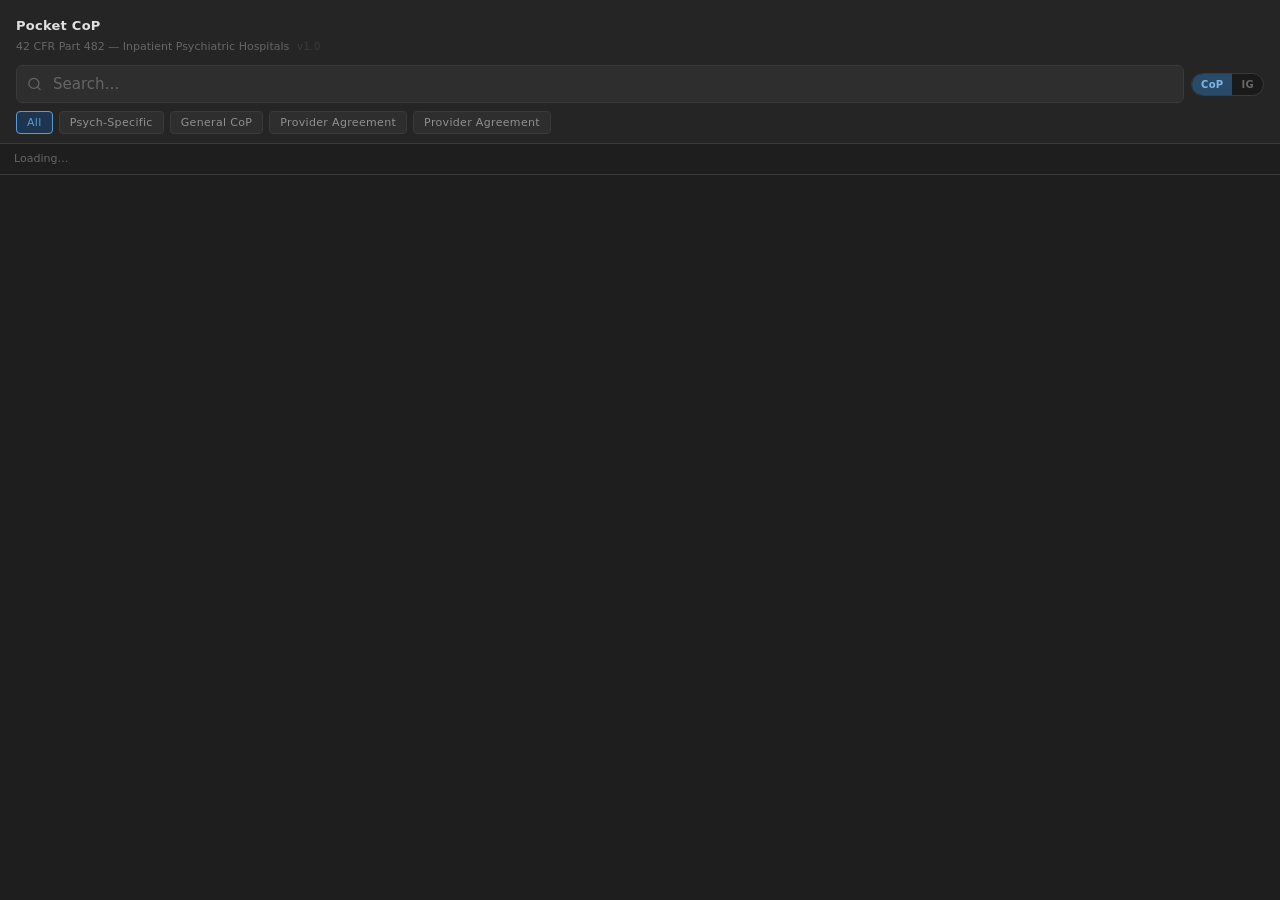
==== commit de1dba43: "Add files via upload" ====
--- a/index.html
+++ b/index.html
@@ -1,166 +1,30 @@
 <!DOCTYPE html>
 <html lang="en">
 <head>
-<meta charset="UTF-8">
-    <link rel="manifest" href="[data-uri]">
-  <meta name="mobile-web-app-capable" content="yes">
-  <meta name="apple-mobile-web-app-capable" content="yes">
-  <meta name="apple-mobile-web-app-status-bar-style" content="black-translucent">
-  <meta name="apple-mobile-web-app-title" content="CoP Reference">
-  <meta name="theme-color" content="#1a1a1a">
-  <link rel="apple-touch-icon" href="[data-uri]">
-    <link rel="manifest" href="[data-uri]">
+  <meta charset="UTF-8">
+  <meta name="viewport" content="width=device-width, initial-scale=1.0, viewport-fit=cover">
+  <title>Pocket CoP — 42 CFR Parts 482 &amp; 489</title>
+  <link rel="stylesheet" href="style.css">
+  <link rel="manifest" href="manifest.json">
   <meta name="mobile-web-app-capable" content="yes">
   <meta name="apple-mobile-web-app-capable" content="yes">
   <meta name="apple-mobile-web-app-status-bar-style" content="black-translucent">
   <meta name="apple-mobile-web-app-title" content="Pocket CoP">
   <meta name="theme-color" content="#1e1e1e">
-  <link rel="apple-touch-icon" sizes="192x192" href="[data-uri]">
-  <meta name="viewport" content="width=device-width, initial-scale=1.0, maximum-scale=1.0">
-<title>CMS CoP Reference — Inpatient Psychiatric Hospitals</title>
-<style>
-:root{
-  --font-sans:'IBM Plex Sans','Roboto','Noto Sans',system-ui,-apple-system,sans-serif;
-  --font-mono:var(--font-mono),'Roboto Mono','Noto Sans Mono','Courier New',monospace;
-}
-
-  .card-toggle{display:flex;border-radius:20px;overflow:hidden;border:1px solid #3a3a3a;background:#1e1e1e;flex-shrink:0;}
-.card-toggle-btn{border:none;padding:2px 10px;font-size:11px;cursor:pointer;font-family:inherit;font-weight:500;color:#777;background:transparent;transition:background .18s,color .18s;white-space:nowrap;line-height:1.6;}
-.card-toggle-btn[data-view="cop"].active{background:#2a4a6a;color:#7ab8e8;}
-.card-toggle-btn[data-view="ig"].active{background:#1e3d2a;color:#6dbe8d;}
-  .ig-source{font-size:10px;color:var(--muted);margin-top:2px;}
-  .ig-para{color:var(--accent);font-size:12px;font-weight:600;margin:10px 0 4px;}
-.ig-para-collapsed{opacity:.28;pointer-events:none;}
-.ig-collapsed{font-size:11px;color:var(--text-muted);padding:2px 0 6px;font-style:italic;letter-spacing:.01em;}
-  .ig-p{font-size:13px;line-height:1.65;color:var(--text);margin-bottom:7px;}
-  .ig-p.ind1{padding-left:16px;} .ig-p.ind2{padding-left:32px;} .ig-p.ind3{padding-left:48px;}
-  .ig-probe{margin:12px 0 4px;padding:5px 10px;background:#1a2a20;border-left:3px solid #4a9a6a;
-    border-radius:0 4px 4px 0;font-size:11.5px;font-weight:700;color:#7ac99a;letter-spacing:.02em;}
-  .ig-q{display:flex;gap:8px;font-size:12.5px;line-height:1.6;color:#b8ccc0;
-    margin:3px 0 3px 10px;}
-  .ig-q::before{content:'?';flex-shrink:0;color:#4a9a6a;font-weight:700;font-size:11px;margin-top:2px;}
-  .ig-sp{margin:12px 0 4px;padding:5px 10px;background:#1a2230;border-left:3px solid #4a7aaa;
-    border-radius:0 4px 4px 0;font-size:11.5px;font-weight:700;color:#7aaad0;letter-spacing:.02em;}
-  .ig-sp-p{display:flex;gap:8px;font-size:12.5px;line-height:1.6;color:#a8b8cc;
-    margin:3px 0 3px 10px;}
-  .ig-sp-p::before{content:'\25B8';flex-shrink:0;color:#4a7aaa;font-size:11px;margin-top:2px;}
-</style>
-<style>
-:root{--bg:#1e1e1e;--bg2:#252525;--bg3:#2e2e2e;--border:#3a3a3a;--text:#e0e0e0;--text-dim:#909090;--text-muted:#666;--accent:#5b9bd5;--accent-dim:#1e3550;--tag-psych:#2d5e41;--tag-psych-text:#7dd8a4;--tag-general:#3a3a5a;--tag-general-text:#9898cc;--hl-bg:#4a3a08;--hl:#f0c040}
-*{box-sizing:border-box;margin:0;padding:0}
-body{font-family:var(--font-sans);background:var(--bg);color:var(--text);min-height:100vh;font-size:15px;line-height:1.6}
-header{background:var(--bg2);border-bottom:1px solid var(--border);padding:14px 14px 0;position:sticky;top:0;z-index:100}
-.header-title h1{font-size:13px;font-weight:600;color:var(--text);letter-spacing:.02em}
-.header-title p{font-size:11px;color:var(--text-muted);font-family:var(--font-mono);margin-top:1px;margin-bottom:10px}
-.search-wrap{position:relative;margin-bottom:8px;display:flex;gap:7px;align-items:center}
-.search-wrap svg{position:absolute;left:11px;top:50%;transform:translateY(-50%);color:var(--text-muted);pointer-events:none}
-#search{flex:1;min-width:0;background:var(--bg3);border:1px solid var(--border);border-radius:6px;color:var(--text);font-family:var(--font-sans);font-size:15px;padding:9px 12px 9px 36px;outline:none;transition:border-color .15s}
-#search:focus{border-color:var(--accent)}
-#search::placeholder{color:var(--text-muted)}
-.scope-toggle{display:flex;border-radius:14px;border:1px solid #3a3a3a;background:#1a1a1a;flex-shrink:0;overflow:hidden}
-.scope-btn{border:none;padding:5px 9px;font-size:10px;cursor:pointer;font-family:var(--font-mono);font-weight:600;letter-spacing:.03em;color:#666;background:transparent;transition:background .15s,color .15s;white-space:nowrap}
-.scope-btn[data-scope="cop"].active{background:#2a4a6a;color:#7ab8e8}
-.scope-btn[data-scope="ig"].active{background:#1e3d2a;color:#6dbe8d}
-.filter-row{display:flex;gap:6px;padding-bottom:9px;overflow-x:auto;scrollbar-width:none}
-.filter-row::-webkit-scrollbar{display:none}
-.filter-btn{white-space:nowrap;background:var(--bg3);border:1px solid var(--border);border-radius:4px;color:var(--text-dim);font-size:11px;font-family:var(--font-mono);padding:4px 10px;cursor:pointer;transition:all .15s;letter-spacing:.03em}
-.filter-btn.active,.filter-btn:hover{background:var(--accent-dim);border-color:var(--accent);color:var(--accent)}
-.results-meta{font-size:11px;color:var(--text-muted);padding:6px 14px;font-family:var(--font-mono);border-bottom:1px solid var(--border);background:var(--bg)}
-main{padding:6px 0 60px}
-.section-divider{font-size:10px;font-family:var(--font-mono);letter-spacing:.1em;color:var(--text-muted);padding:14px 14px 4px;text-transform:uppercase}
-.cop-card{margin:0 10px 5px;background:var(--bg2);border:1px solid var(--border);border-radius:7px;overflow:hidden}
-.cop-header{display:flex;flex-direction:column;padding:10px 13px 8px;cursor:pointer;user-select:none;-webkit-tap-highlight-color:transparent}
-.cop-header-top{display:flex;align-items:flex-start;gap:8px;width:100%}
-.cop-header-bottom{display:flex;align-items:center;justify-content:space-between;margin-top:6px;min-height:24px}
-.cop-citation{font-family:var(--font-mono);font-size:11.5px;color:var(--accent);white-space:nowrap;font-weight:500;padding-top:2px;flex-shrink:0}
-.cop-title-wrap{flex:1;min-width:0}
-.cop-title{font-size:13px;font-weight:500;color:var(--text);line-height:1.35}
-.cop-badges{display:flex;flex-wrap:wrap;gap:4px}
-.badge{font-size:10px;font-family:var(--font-mono);padding:1px 6px;border-radius:3px;letter-spacing:.03em;font-weight:500}
-.badge-psych{background:var(--tag-psych);color:var(--tag-psych-text)}
-.badge-general{background:var(--tag-general);color:var(--tag-general-text)}
-.cop-chevron{color:var(--text-muted);transition:transform .2s;flex-shrink:0;margin-top:2px}
-.cop-card.open .cop-chevron{transform:rotate(180deg)}
-.cop-body{display:none;border-top:1px solid var(--border)}
-.cop-card.open .cop-body{display:block}
-.reg-intro{font-size:13.5px;color:var(--text);line-height:1.65;padding:12px 13px 10px;border-bottom:1px solid var(--border)}
-.reg-body{padding:10px 13px 12px}
-.std-head{font-size:12px;font-weight:600;color:var(--accent);font-family:var(--font-mono);margin-top:14px;margin-bottom:4px;letter-spacing:.01em;font-style:normal}
-.std-head:first-child{margin-top:0}
-.std-collapsed{opacity:.3;margin-bottom:0;pointer-events:none}
-.para{font-size:13px;color:#c8c8c8;line-height:1.65;margin-bottom:4px}
-.para-indent-1{padding-left:18px}
-.para-indent-2{padding-left:36px}
-.para-indent-3{padding-left:54px}
-.para-label{font-family:var(--font-mono);font-size:11.5px;color:#7a9cbf;margin-right:5px;font-weight:500}
-.cfr-source{margin:10px 13px 0;font-size:11px;font-family:var(--font-mono);color:var(--text-muted);border-top:1px solid var(--border);padding:8px 0 12px}
-.cfr-source a{color:var(--accent);text-decoration:none}
-mark{background:var(--hl-bg);color:var(--hl);border-radius:2px;padding:0 1px}
-.no-results{text-align:center;padding:60px 20px;color:var(--text-muted);font-size:14px;display:none}
-.no-results.show{display:block}
-@media(min-width:600px){header{padding:16px 16px 0}.cop-card{margin:0 14px 6px}.para-indent-1{padding-left:22px}.para-indent-2{padding-left:44px}.para-indent-3{padding-left:66px}}
-</style>
-
-
-
-
-<script>
-(function(){
-  if(!('serviceWorker' in navigator)) return;
-  window.addEventListener('load',function(){
-    try{
-      var sw=atob('[base64]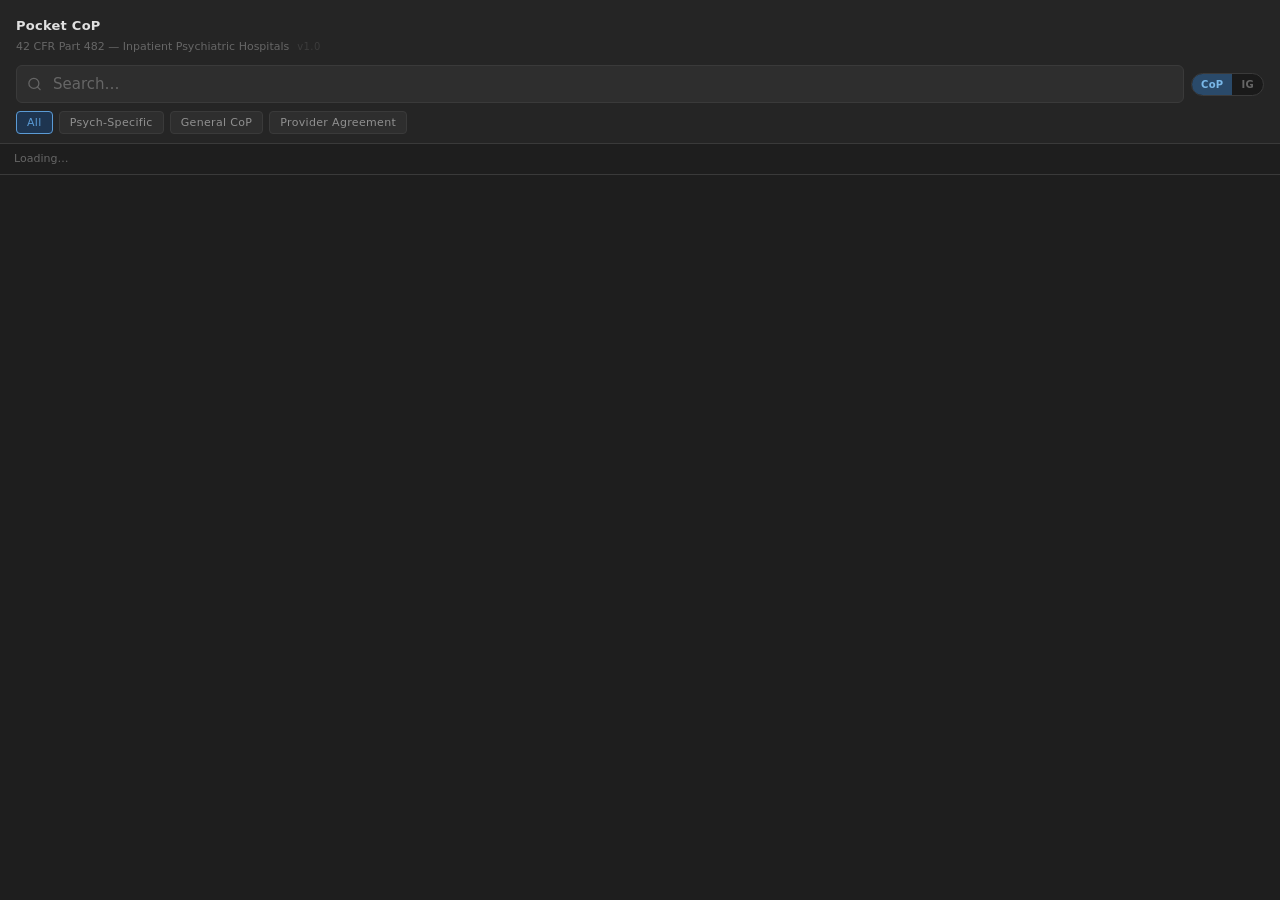
==== commit ab7bded6: "Add files via upload" ====
--- a/index.html
+++ b/index.html
@@ -44,7 +44,6 @@
     <button class="filter-btn" data-filter="psych">Psych-Specific</button>
     <button class="filter-btn" data-filter="general">General CoP</button>
     <button class="filter-btn" data-filter="provider-agreement">Provider Agreement</button>
-    <button class="filter-btn" data-filter="provider-agreement">Provider Agreement</button>
   </div>
   
 </header>
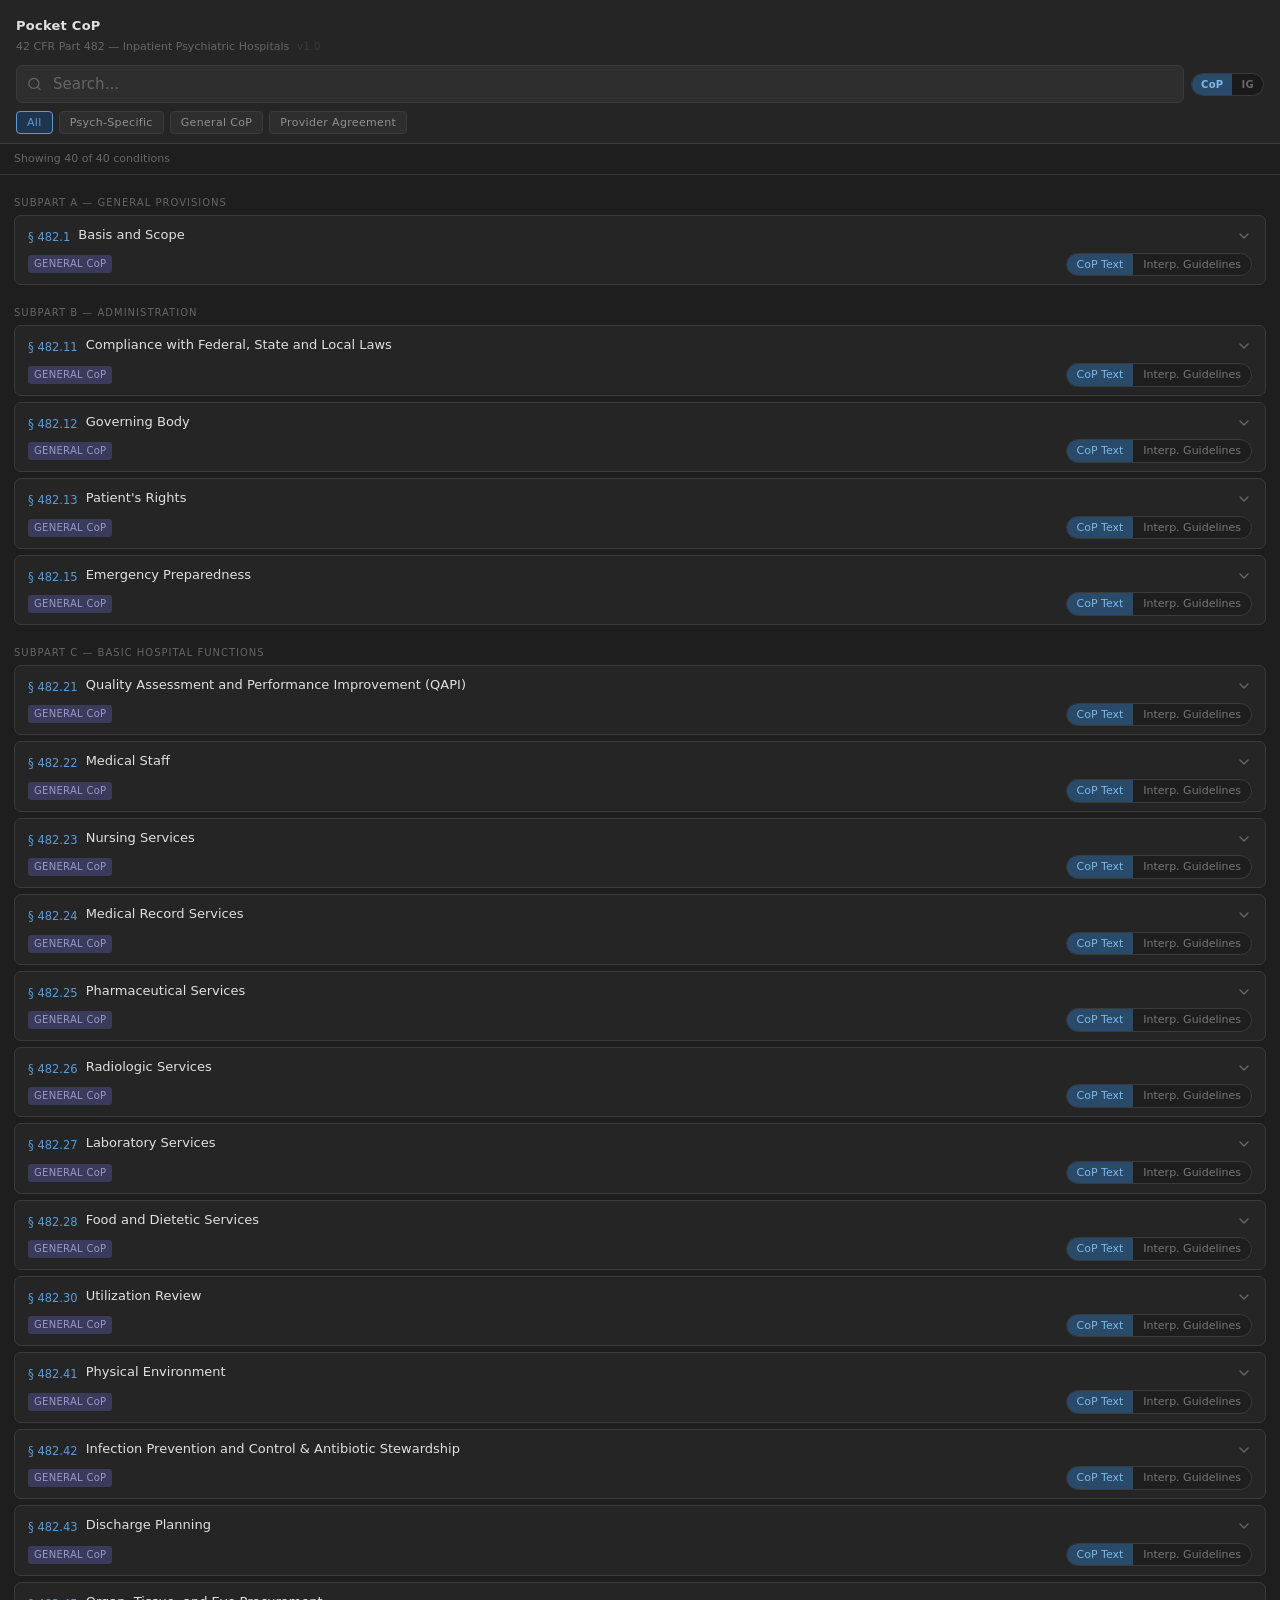
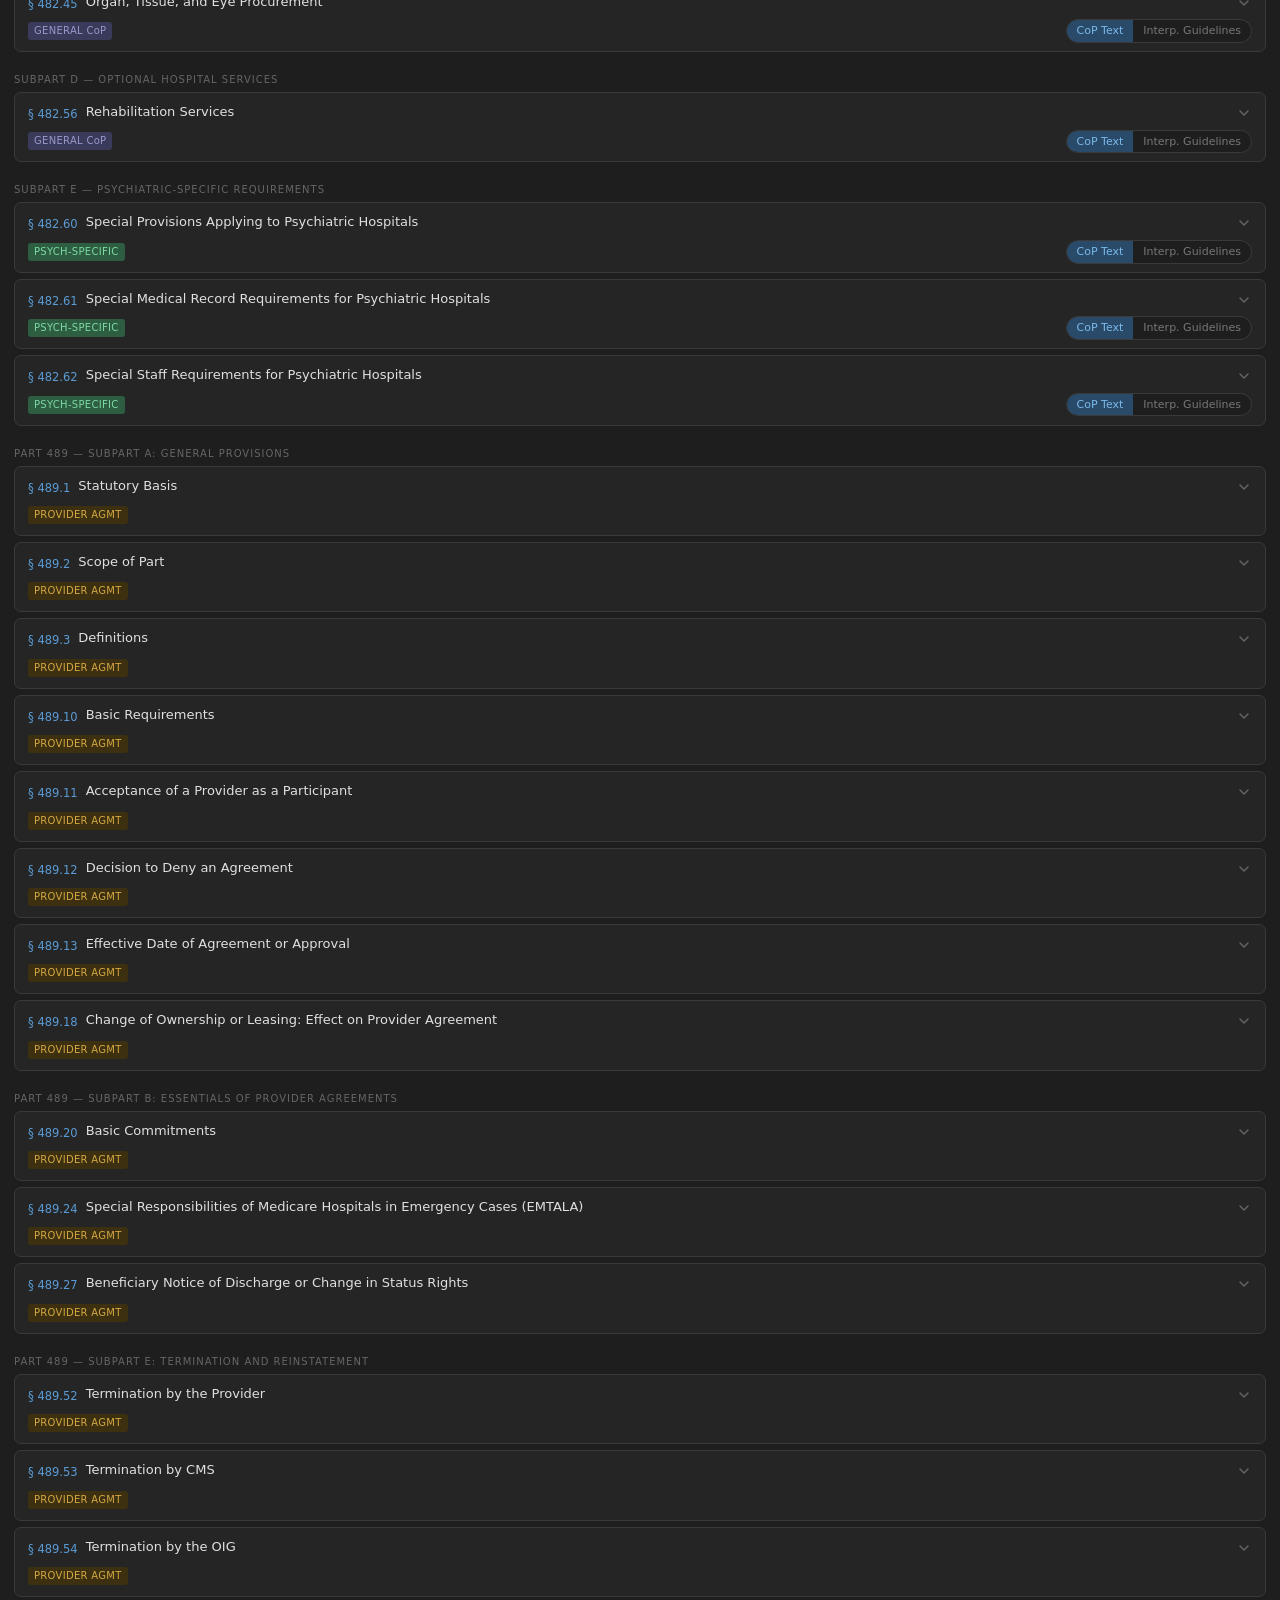
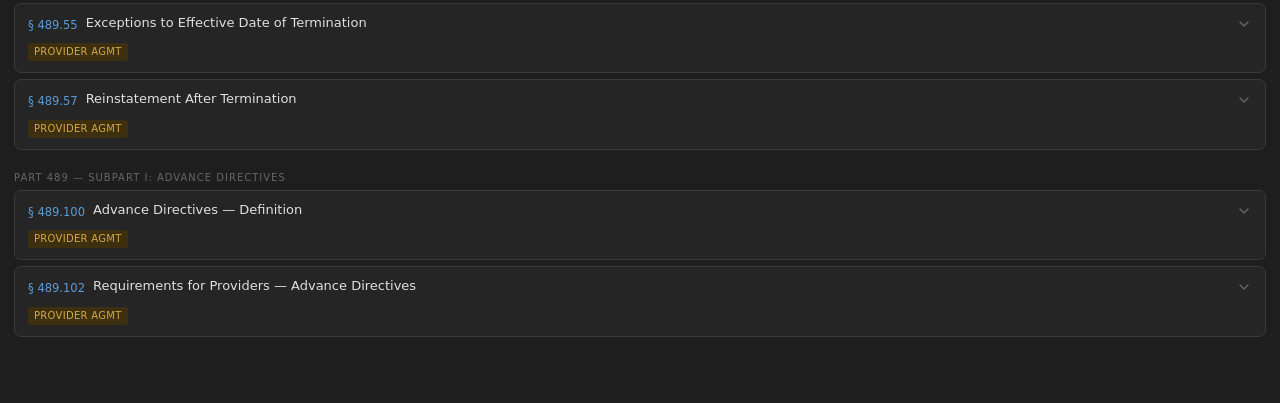
==== commit d9d8dae3: "Add files via upload" ====
--- a/index.html
+++ b/index.html
@@ -4,7 +4,91 @@
   <meta charset="UTF-8">
   <meta name="viewport" content="width=device-width, initial-scale=1.0, viewport-fit=cover">
   <title>Pocket CoP — 42 CFR Parts 482 &amp; 489</title>
-  <link rel="stylesheet" href="style.css">
+  <style>
+
+:root{
+  --font-sans:'IBM Plex Sans','Roboto','Noto Sans',system-ui,-apple-system,sans-serif;
+  --font-mono:var(--font-mono),'Roboto Mono','Noto Sans Mono','Courier New',monospace;
+}
+
+  .card-toggle{display:flex;border-radius:20px;overflow:hidden;border:1px solid #3a3a3a;background:#1e1e1e;flex-shrink:0;}
+.card-toggle-btn{border:none;padding:2px 10px;font-size:11px;cursor:pointer;font-family:inherit;font-weight:500;color:#777;background:transparent;transition:background .18s,color .18s;white-space:nowrap;line-height:1.6;}
+.card-toggle-btn[data-view="cop"].active{background:#2a4a6a;color:#7ab8e8;}
+.card-toggle-btn[data-view="ig"].active{background:#1e3d2a;color:#6dbe8d;}
+  .ig-source{font-size:10px;color:var(--muted);margin-top:2px;}
+  .ig-para{color:var(--accent);font-size:12px;font-weight:600;margin:10px 0 4px;}
+.ig-para-collapsed{opacity:.28;pointer-events:none;}
+.ig-collapsed{font-size:11px;color:var(--text-muted);padding:2px 0 6px;font-style:italic;letter-spacing:.01em;}
+  .ig-p{font-size:13px;line-height:1.65;color:var(--text);margin-bottom:7px;}
+  .ig-p.ind1{padding-left:16px;} .ig-p.ind2{padding-left:32px;} .ig-p.ind3{padding-left:48px;}
+  .ig-probe{margin:12px 0 4px;padding:5px 10px;background:#1a2a20;border-left:3px solid #4a9a6a;
+    border-radius:0 4px 4px 0;font-size:11.5px;font-weight:700;color:#7ac99a;letter-spacing:.02em;}
+  .ig-q{display:flex;gap:8px;font-size:12.5px;line-height:1.6;color:#b8ccc0;
+    margin:3px 0 3px 10px;}
+  .ig-q::before{content:'?';flex-shrink:0;color:#4a9a6a;font-weight:700;font-size:11px;margin-top:2px;}
+  .ig-sp{margin:12px 0 4px;padding:5px 10px;background:#1a2230;border-left:3px solid #4a7aaa;
+    border-radius:0 4px 4px 0;font-size:11.5px;font-weight:700;color:#7aaad0;letter-spacing:.02em;}
+  .ig-sp-p{display:flex;gap:8px;font-size:12.5px;line-height:1.6;color:#a8b8cc;
+    margin:3px 0 3px 10px;}
+  .ig-sp-p::before{content:'\25B8';flex-shrink:0;color:#4a7aaa;font-size:11px;margin-top:2px;}
+
+
+:root{--bg:#1e1e1e;--bg2:#252525;--bg3:#2e2e2e;--border:#3a3a3a;--text:#e0e0e0;--text-dim:#909090;--text-muted:#666;--accent:#5b9bd5;--accent-dim:#1e3550;--tag-psych:#2d5e41;--tag-psych-text:#7dd8a4;--tag-general:#3a3a5a;--tag-general-text:#9898cc;--hl-bg:#4a3a08;--hl:#f0c040}
+*{box-sizing:border-box;margin:0;padding:0}
+body{font-family:var(--font-sans);background:var(--bg);color:var(--text);min-height:100vh;font-size:15px;line-height:1.6}
+header{background:var(--bg2);border-bottom:1px solid var(--border);padding:14px 14px 0;position:sticky;top:0;z-index:100}
+.header-title h1{font-size:13px;font-weight:600;color:var(--text);letter-spacing:.02em}
+.header-title p{font-size:11px;color:var(--text-muted);font-family:var(--font-mono);margin-top:1px;margin-bottom:10px}
+.search-wrap{position:relative;margin-bottom:8px;display:flex;gap:7px;align-items:center}
+.search-wrap svg{position:absolute;left:11px;top:50%;transform:translateY(-50%);color:var(--text-muted);pointer-events:none}
+#search{flex:1;min-width:0;background:var(--bg3);border:1px solid var(--border);border-radius:6px;color:var(--text);font-family:var(--font-sans);font-size:15px;padding:9px 12px 9px 36px;outline:none;transition:border-color .15s}
+#search:focus{border-color:var(--accent)}
+#search::placeholder{color:var(--text-muted)}
+.scope-toggle{display:flex;border-radius:14px;border:1px solid #3a3a3a;background:#1a1a1a;flex-shrink:0;overflow:hidden}
+.scope-btn{border:none;padding:5px 9px;font-size:10px;cursor:pointer;font-family:var(--font-mono);font-weight:600;letter-spacing:.03em;color:#666;background:transparent;transition:background .15s,color .15s;white-space:nowrap}
+.scope-btn[data-scope="cop"].active{background:#2a4a6a;color:#7ab8e8}
+.scope-btn[data-scope="ig"].active{background:#1e3d2a;color:#6dbe8d}
+.filter-row{display:flex;gap:6px;padding-bottom:9px;overflow-x:auto;scrollbar-width:none}
+.filter-row::-webkit-scrollbar{display:none}
+.filter-btn{white-space:nowrap;background:var(--bg3);border:1px solid var(--border);border-radius:4px;color:var(--text-dim);font-size:11px;font-family:var(--font-mono);padding:4px 10px;cursor:pointer;transition:all .15s;letter-spacing:.03em}
+.filter-btn.active,.filter-btn:hover{background:var(--accent-dim);border-color:var(--accent);color:var(--accent)}
+.results-meta{font-size:11px;color:var(--text-muted);padding:6px 14px;font-family:var(--font-mono);border-bottom:1px solid var(--border);background:var(--bg)}
+main{padding:6px 0 60px}
+.section-divider{font-size:10px;font-family:var(--font-mono);letter-spacing:.1em;color:var(--text-muted);padding:14px 14px 4px;text-transform:uppercase}
+.cop-card{margin:0 10px 5px;background:var(--bg2);border:1px solid var(--border);border-radius:7px;overflow:hidden}
+.cop-header{display:flex;flex-direction:column;padding:10px 13px 8px;cursor:pointer;user-select:none;-webkit-tap-highlight-color:transparent}
+.cop-header-top{display:flex;align-items:flex-start;gap:8px;width:100%}
+.cop-header-bottom{display:flex;align-items:center;justify-content:space-between;margin-top:6px;min-height:24px}
+.cop-citation{font-family:var(--font-mono);font-size:11.5px;color:var(--accent);white-space:nowrap;font-weight:500;padding-top:2px;flex-shrink:0}
+.cop-title-wrap{flex:1;min-width:0}
+.cop-title{font-size:13px;font-weight:500;color:var(--text);line-height:1.35}
+.cop-badges{display:flex;flex-wrap:wrap;gap:4px}
+.badge{font-size:10px;font-family:var(--font-mono);padding:1px 6px;border-radius:3px;letter-spacing:.03em;font-weight:500}
+.badge-psych{background:var(--tag-psych);color:var(--tag-psych-text)}
+.badge-general{background:var(--tag-general);color:var(--tag-general-text)}
+.badge-provider{background:#3d3010;color:#d4a843}
+.cop-chevron{color:var(--text-muted);transition:transform .2s;flex-shrink:0;margin-top:2px}
+.cop-card.open .cop-chevron{transform:rotate(180deg)}
+.cop-body{display:none;border-top:1px solid var(--border)}
+.cop-card.open .cop-body{display:block}
+.reg-intro{font-size:13.5px;color:var(--text);line-height:1.65;padding:12px 13px 10px;border-bottom:1px solid var(--border)}
+.reg-body{padding:10px 13px 12px}
+.std-head{font-size:12px;font-weight:600;color:var(--accent);font-family:var(--font-mono);margin-top:14px;margin-bottom:4px;letter-spacing:.01em;font-style:normal}
+.std-head:first-child{margin-top:0}
+.std-collapsed{opacity:.3;margin-bottom:0;pointer-events:none}
+.para{font-size:13px;color:#c8c8c8;line-height:1.65;margin-bottom:4px}
+.para-indent-1{padding-left:18px}
+.para-indent-2{padding-left:36px}
+.para-indent-3{padding-left:54px}
+.para-label{font-family:var(--font-mono);font-size:11.5px;color:#7a9cbf;margin-right:5px;font-weight:500}
+.cfr-source{margin:10px 13px 0;font-size:11px;font-family:var(--font-mono);color:var(--text-muted);border-top:1px solid var(--border);padding:8px 0 12px}
+.cfr-source a{color:var(--accent);text-decoration:none}
+mark{background:var(--hl-bg);color:var(--hl);border-radius:2px;padding:0 1px}
+.no-results{text-align:center;padding:60px 20px;color:var(--text-muted);font-size:14px;display:none}
+.no-results.show{display:block}
+@media(min-width:600px){header{padding:16px 16px 0}.cop-card{margin:0 14px 6px}.para-indent-1{padding-left:22px}.para-indent-2{padding-left:44px}.para-indent-3{padding-left:66px}}
+
+  </style>
   <link rel="manifest" href="manifest.json">
   <meta name="mobile-web-app-capable" content="yes">
   <meta name="apple-mobile-web-app-capable" content="yes">
@@ -50,7 +134,1025 @@
 <div class="results-meta" id="resultsMeta">Loading&hellip;</div>
 <main id="main"><div class="no-results" id="noResults">No conditions match your search.</div></main>
 
-<script src="data.js"></script>
-<script src="app.js"></script>
+<script>
+// Pocket CoP — regulatory data
+// Part 482: Conditions of Participation
+// Part 489: Provider Agreements (Subparts A, B, E, I)
+
+
+// Each node: {type:'std',label,title} | {type:'p',label,text,indent} | {type:'text',text,indent}
+const cops = [
+// ── SUBPART A ──────────────────────────────────────────────────────────────
+{id:'482.1',citation:'§\u00a0482.1',title:'Basis and Scope',tags:['general'],subpart:'Subpart A \u2014 General Provisions',
+intro:'Sets forth the conditions of participation (CoPs) that a hospital must meet in order to participate in the Medicare or Medicaid programs.',
+body:[
+{type:'p',label:'(a)',text:'Section 1861(e) of the Act establishes the requirements that a hospital must meet to participate in Medicare. Section 1902(a)(28) of the Act establishes requirements for Medicaid-participating hospitals. The Secretary may impose additional requirements if they are found necessary in the interest of the health and safety of individuals furnished services in hospitals.',indent:0},
+{type:'p',label:'(b)',text:"Section 1861(f) of the Act provides that an institution participating as a psychiatric hospital must meet certain requirements imposed on hospitals under section 1861(e); must be primarily engaged in providing, by or under the supervision of a physician, psychiatric services for the diagnosis and treatment of mentally ill persons; must maintain clinical records and other records that the Secretary finds necessary; and must meet staffing requirements that the Secretary finds necessary to carry out an active program of treatment.",indent:0},
+]},
+// ── SUBPART B ──────────────────────────────────────────────────────────────
+{id:'482.11',citation:'§\u00a0482.11',title:'Compliance with Federal, State and Local Laws',tags:['general'],subpart:'Subpart B \u2014 Administration',
+intro:'',
+body:[
+{type:'p',label:'(a)',text:'The hospital must be in compliance with applicable Federal laws related to the health and safety of patients.',indent:0},
+{type:'p',label:'(b)',text:'The hospital must be\u2014',indent:0},
+{type:'p',label:'(1)',text:'Licensed; or',indent:1},
+{type:'p',label:'(2)',text:'Approved as meeting standards for licensing established by the agency of the State or locality responsible for licensing hospitals.',indent:1},
+{type:'p',label:'(c)',text:'The hospital must assure that personnel are licensed or meet other applicable standards that are required by State or local laws.',indent:0},
+]},
+{id:'482.12',citation:'§\u00a0482.12',title:'Governing Body',tags:['general'],subpart:'Subpart B \u2014 Administration',
+intro:'There must be an effective governing body that is legally responsible for the conduct of the hospital. If a hospital does not have an organized governing body, the persons legally responsible for the conduct of the hospital must carry out the functions specified in this part that pertain to the governing body.',
+body:[
+{type:'std',label:'(a)',title:'Standard: Medical staff.'},
+{type:'text',text:'The governing body must:',indent:0},
+{type:'p',label:'(1)',text:'Determine, in accordance with State law, which categories of practitioners are eligible candidates for appointment to the medical staff;',indent:1},
+{type:'p',label:'(2)',text:'Appoint members of the medical staff after considering the recommendations of the existing members of the medical staff;',indent:1},
+{type:'p',label:'(3)',text:'Assure that the medical staff has bylaws;',indent:1},
+{type:'p',label:'(4)',text:'Approve medical staff bylaws and other medical staff rules and regulations;',indent:1},
+{type:'p',label:'(5)',text:'Ensure that the medical staff is accountable to the governing body for the quality of care provided to patients;',indent:1},
+{type:'p',label:'(6)',text:'Ensure the criteria for selection are individual character, competence, training, experience, and judgment; and',indent:1},
+{type:'p',label:'(7)',text:'Ensure that under no circumstances is the accordance of staff membership or professional privileges in the hospital dependent solely upon certification, fellowship, or membership in a specialty body or society.',indent:1},
+{type:'p',label:'(8)',text:"Ensure that, when telemedicine services are furnished to the hospital's patients through an agreement with a distant-site hospital, the agreement is written and specifies that it is the responsibility of the governing body of the distant-site hospital to meet the requirements in paragraphs (a)(1) through (a)(7) of this section.",indent:1},
+{type:'p',label:'(9)',text:'Ensure that when telemedicine services are furnished through an agreement with a distant-site telemedicine entity, the written agreement specifies that the entity furnishes services in a manner that permits the hospital to comply with all applicable conditions of participation.',indent:1},
+{type:'p',label:'(10)',text:"Consult directly with the individual assigned the responsibility for the organization and conduct of the hospital's medical staff, or his or her designee, at least periodically throughout the fiscal or calendar year on matters related to the quality of medical care provided to patients.",indent:1},
+{type:'std',label:'(b)',title:'Standard: Chief executive officer.'},
+{type:'text',text:'The governing body must appoint a chief executive officer who is responsible for managing the hospital.',indent:0},
+{type:'std',label:'(c)',title:'Standard: Care of patients.'},
+{type:'text',text:'In accordance with hospital policy, the governing body must ensure that:',indent:0},
+{type:'p',label:'(1)',text:'Every Medicare patient is under the care of: (This provision is not to be construed to limit the authority of a doctor of medicine or osteopathy to delegate tasks to other qualified health care personnel to the extent recognized under State law.)',indent:1},
+{type:'p',label:'(i)',text:'A doctor of medicine or osteopathy;',indent:2},
+{type:'p',label:'(ii)',text:'A doctor of dental surgery or dental medicine who is legally authorized to practice dentistry by the State and who is acting within the scope of his or her license;',indent:2},
+{type:'p',label:'(iii)',text:'A doctor of podiatric medicine, but only with respect to functions which he or she is legally authorized by the State to perform;',indent:2},
+{type:'p',label:'(iv)',text:'A doctor of optometry who is legally authorized to practice optometry by the State in which he or she practices;',indent:2},
+{type:'p',label:'(v)',text:'A chiropractor who is licensed by the State or legally authorized to perform the services of a chiropractor, but only with respect to treatment by means of manual manipulation of the spine to correct a subluxation demonstrated by x-ray to exist; and',indent:2},
+{type:'p',label:'(vi)',text:'A clinical psychologist as defined in § 410.71, but only with respect to clinical psychologist services as defined in § 410.71 and only to the extent permitted by State law.',indent:2},
+{type:'p',label:'(2)',text:'Patients are admitted to the hospital only on the recommendation of a licensed practitioner permitted by the State to admit patients to a hospital.',indent:1},
+{type:'p',label:'(3)',text:'A doctor of medicine or osteopathy is on duty or on call at all times.',indent:1},
+{type:'p',label:'(4)',text:'A doctor of medicine or osteopathy is responsible for the care of each Medicare patient with respect to any medical or psychiatric problem that\u2014',indent:1},
+{type:'p',label:'(i)',text:'Is present on admission or develops during hospitalization; and',indent:2},
+{type:'p',label:'(ii)',text:'Is not specifically within the scope of practice of a doctor of dental surgery, dental medicine, podiatric medicine, or optometry; a chiropractor; or clinical psychologist.',indent:2},
+{type:'std',label:'(d)',title:'Standard: Institutional plan and budget.'},
+{type:'text',text:'The institution must have an overall institutional plan that meets the following conditions:',indent:0},
+{type:'p',label:'(1)',text:'The plan must include an annual operating budget prepared according to generally accepted accounting principles.',indent:1},
+{type:'p',label:'(2)',text:'The budget must include all anticipated income and expenses.',indent:1},
+{type:'p',label:'(3)',text:'The plan must provide for capital expenditures for at least a 3-year period.',indent:1},
+{type:'p',label:'(4)',text:'The plan must include and identify in detail the objective of, and the anticipated sources of financing for, each anticipated capital expenditure in excess of $600,000 that relates to\u2014',indent:1},
+{type:'p',label:'(i)',text:'Acquisition of land;',indent:2},
+{type:'p',label:'(ii)',text:'Improvement of land, buildings, and equipment; or',indent:2},
+{type:'p',label:'(iii)',text:'The replacement, modernization, and expansion of buildings and equipment.',indent:2},
+{type:'p',label:'(5)',text:'The plan must be submitted for review to the planning agency designated in accordance with section 1122(b) of the Act.',indent:1},
+{type:'p',label:'(6)',text:'The plan must be reviewed and updated annually.',indent:1},
+{type:'p',label:'(7)',text:'The plan must be prepared\u2014',indent:1},
+{type:'p',label:'(i)',text:'Under the direction of the governing body; and',indent:2},
+{type:'p',label:'(ii)',text:'By a committee consisting of representatives of the governing body, the administrative staff, and the medical staff of the institution.',indent:2},
+{type:'std',label:'(e)',title:'Standard: Contracted services.'},
+{type:'text',text:"The governing body must be responsible for services furnished in the hospital whether or not they are furnished under contracts. The governing body must ensure that a contractor furnishes services that permit the hospital to comply with all applicable conditions of participation.",indent:0},
+{type:'p',label:'(1)',text:'The governing body must ensure that the services performed under a contract are provided in a safe and effective manner.',indent:1},
+{type:'p',label:'(2)',text:'The hospital must maintain a list of all contracted services, including the scope and nature of the services provided.',indent:1},
+{type:'std',label:'(f)',title:'Standard: Emergency services.'},
+{type:'p',label:'(1)',text:'If emergency services are provided at the hospital, the hospital must comply with the requirements of § 482.55.',indent:1},
+{type:'p',label:'(2)',text:'If emergency services are not provided at the hospital, the governing body must assure that the medical staff has written policies and procedures for appraisal of emergencies, initial treatment, and referral when appropriate.',indent:1},
+{type:'p',label:'(3)',text:'If emergency services are provided at the hospital but not at one or more off-campus departments, the governing body must assure that the medical staff has written policies and procedures for those off-campus departments for appraisal of emergencies and referral when appropriate.',indent:1},
+]},
+{id:'482.13',citation:'§\u00a0482.13',title:"Patient's Rights",tags:['general'],subpart:'Subpart B \u2014 Administration',
+intro:"A hospital must protect and promote each patient's rights.",
+body:[
+{type:'std',label:'(a)',title:'Standard: Notice of rights.'},
+{type:'p',label:'(1)',text:"A hospital must inform each patient, or when appropriate, the patient's representative (as allowed under State law), of the patient's rights, in advance of furnishing or discontinuing patient care whenever possible.",indent:1},
+{type:'p',label:'(2)',text:"The hospital must establish a process for prompt resolution of patient grievances and must inform each patient whom to contact to file a grievance. At a minimum:",indent:1},
+{type:'p',label:'(i)',text:"The hospital must establish a clearly explained procedure for the submission of a patient's written or verbal grievance to the hospital.",indent:2},
+{type:'p',label:'(ii)',text:'The grievance process must specify time frames for review of the grievance and the provision of a response.',indent:2},
+{type:'p',label:'(iii)',text:"In its resolution of the grievance, the hospital must provide the patient with written notice of its decision that contains the name of the hospital contact person, the steps taken on behalf of the patient to investigate the grievance, the results of the grievance process, and the date of completion.",indent:2},
+{type:'std',label:'(b)',title:'Standard: Exercise of rights.'},
+{type:'p',label:'(1)',text:"The patient has the right to participate in the development and implementation of his or her plan of care.",indent:1},
+{type:'p',label:'(2)',text:"The patient or his or her representative (as allowed under State law) has the right to make informed decisions regarding his or her care. The patient's rights include being informed of his or her health status, being involved in care planning and treatment, and being able to request or refuse treatment. This right must not be construed as a mechanism to demand the provision of treatment or services deemed medically unnecessary or inappropriate.",indent:1},
+{type:'p',label:'(3)',text:"The patient has the right to formulate advance directives and to have hospital staff and practitioners who provide care in the hospital comply with these directives, in accordance with § 489.100, § 489.102, and § 489.104 of this part.",indent:1},
+{type:'p',label:'(4)',text:"The patient has the right to have a family member or representative of his or her choice and his or her own physician notified promptly of his or her admission to the hospital.",indent:1},
+{type:'std',label:'(c)',title:'Standard: Privacy and safety.'},
+{type:'p',label:'(1)',text:"The patient has the right to personal privacy.",indent:1},
+{type:'p',label:'(2)',text:"The patient has the right to receive care in a safe setting.",indent:1},
+{type:'p',label:'(3)',text:"The patient has the right to be free from all forms of abuse or harassment.",indent:1},
+{type:'std',label:'(d)',title:'Standard: Confidentiality of patient records.'},
+{type:'p',label:'(1)',text:"The patient has the right to the confidentiality of his or her clinical records.",indent:1},
+{type:'p',label:'(2)',text:"The patient has the right to access their medical records, including current medical records, upon an oral or written request, in the form and format requested by the individual, if it is readily producible in such form and format; or, if not, in a readable hard copy form or such other form and format as agreed to by the facility and the individual, and within a reasonable time frame.",indent:1},
+{type:'std',label:'(e)',title:'Standard: Restraint or seclusion.'},
+{type:'text',text:"All patients have the right to be free from physical or mental abuse, and corporal punishment. All patients have the right to be free from restraint or seclusion, of any form, imposed as a means of coercion, discipline, convenience, or retaliation by staff. Restraint or seclusion may only be imposed to ensure the immediate physical safety of the patient, a staff member, or others and must be discontinued at the earliest possible time.",indent:0},
+{type:'p',label:'(1)',text:'Definitions.',indent:1},
+{type:'p',label:'(i)',text:"A restraint is\u2014",indent:2},
+{type:'p',label:'(A)',text:"Any manual method, physical or mechanical device, material, or equipment that immobilizes or reduces the ability of a patient to move his or her arms, legs, body, or head freely; or",indent:3},
+{type:'p',label:'(B)',text:"A drug or medication when it is used as a restriction to manage the patient's behavior or restrict the patient's freedom of movement and is not a standard treatment or dosage for the patient's condition.",indent:3},
+{type:'p',label:'(C)',text:"A restraint does not include devices such as orthopedically prescribed devices, surgical dressings or bandages, protective helmets, or other methods that involve the physical holding of a patient for the purpose of conducting routine physical examinations or tests, or to protect the patient from falling out of bed, or to permit the patient to participate in activities without the risk of physical harm.",indent:3},
+{type:'p',label:'(ii)',text:"Seclusion is the involuntary confinement of a patient alone in a room or area from which the patient is physically prevented from leaving. Seclusion may only be used for the management of violent or self-destructive behavior.",indent:2},
+{type:'p',label:'(2)',text:"Restraint or seclusion may only be used when less restrictive interventions have been determined to be ineffective to protect the patient, a staff member, or others from harm.",indent:1},
+{type:'p',label:'(3)',text:"The type or technique of restraint or seclusion used must be the least restrictive intervention that will be effective to protect the patient, a staff member, or others from harm.",indent:1},
+{type:'p',label:'(4)',text:"The use of restraint or seclusion must be\u2014",indent:1},
+{type:'p',label:'(i)',text:"In accordance with a written modification to the patient's plan of care; and",indent:2},
+{type:'p',label:'(ii)',text:"Implemented in accordance with safe and appropriate restraint and seclusion techniques as determined by hospital policy in accordance with State law.",indent:2},
+{type:'p',label:'(5)',text:"The use of restraint or seclusion must be in accordance with the order of a physician or other licensed practitioner who is responsible for the care of the patient and authorized to order restraint or seclusion by hospital policy in accordance with State law.",indent:1},
+{type:'p',label:'(6)',text:"Orders for the use of restraint or seclusion must never be written as a standing order or on an as needed basis (PRN).",indent:1},
+{type:'p',label:'(7)',text:"The attending physician must be consulted as soon as possible if the attending physician did not order the restraint or seclusion.",indent:1},
+{type:'p',label:'(8)',text:"Unless superseded by State law that is more restrictive\u2014",indent:1},
+{type:'p',label:'(i)',text:"Each order for restraint or seclusion used for the management of violent or self-destructive behavior may only be renewed in accordance with the following limits for up to a total of 24 hours:",indent:2},
+{type:'p',label:'(A)',text:"4 hours for adults 18 years of age or older;",indent:3},
+{type:'p',label:'(B)',text:"2 hours for children and adolescents 9 to 17 years of age; or",indent:3},
+{type:'p',label:'(C)',text:"1 hour for children under 9 years of age; and",indent:3},
+{type:'p',label:'(ii)',text:"After 24 hours, before writing a new order for the use of restraint or seclusion, a physician or other licensed practitioner must see and assess the patient.",indent:2},
+{type:'p',label:'(iii)',text:"Each order for restraint used to ensure the physical safety of the non-violent or non-self-destructive patient may be renewed as authorized by hospital policy.",indent:2},
+{type:'p',label:'(9)',text:"Restraint or seclusion must be discontinued at the earliest possible time, regardless of the length of time identified in the order.",indent:1},
+{type:'p',label:'(10)',text:"The condition of the patient who is restrained or secluded must be monitored by a physician, other licensed practitioner, or trained staff at an interval determined by hospital policy.",indent:1},
+{type:'p',label:'(11)',text:"Physician and other licensed practitioner training requirements must be specified in hospital policy. At a minimum, physicians and other licensed practitioners authorized to order restraint or seclusion must have a working knowledge of hospital policy regarding the use of restraint or seclusion.",indent:1},
+{type:'p',label:'(12)',text:"When restraint or seclusion is used for the management of violent or self-destructive behavior that jeopardizes the immediate physical safety of the patient, a staff member, or others, the patient must be seen face-to-face within 1 hour after the initiation of the intervention\u2014",indent:1},
+{type:'p',label:'(i)',text:"By a\u2014",indent:2},
+{type:'p',label:'(A)',text:"Physician or other licensed practitioner; or",indent:3},
+{type:'p',label:'(B)',text:"Registered nurse who has been trained in accordance with the requirements of paragraph (f) of this section.",indent:3},
+{type:'p',label:'(ii)',text:"To evaluate\u2014",indent:2},
+{type:'p',label:'(A)',text:"The patient's immediate situation;",indent:3},
+{type:'p',label:'(B)',text:"The patient's reaction to the intervention;",indent:3},
+{type:'p',label:'(C)',text:"The patient's medical and behavioral condition; and",indent:3},
+{type:'p',label:'(D)',text:"The need to continue or terminate the restraint or seclusion.",indent:3},
+{type:'p',label:'(13)',text:"States are free to have requirements by statute or regulation that are more restrictive than those contained in paragraph (e)(12)(i) of this section.",indent:1},
+{type:'p',label:'(14)',text:"If the face-to-face evaluation specified in paragraph (e)(12) is conducted by a trained registered nurse, the trained registered nurse must consult the attending physician or other licensed practitioner who is responsible for the care of the patient as soon as possible after the completion of the 1-hour face-to-face evaluation.",indent:1},
+{type:'p',label:'(15)',text:"All requirements specified under this paragraph are applicable to the simultaneous use of restraint and seclusion. Simultaneous restraint and seclusion use is only permitted if the patient is continually monitored\u2014",indent:1},
+{type:'p',label:'(i)',text:"Face-to-face by an assigned, trained staff member; or",indent:2},
+{type:'p',label:'(ii)',text:"By trained staff using both video and audio equipment. This monitoring must be in close proximity to the patient.",indent:2},
+{type:'p',label:'(16)',text:"When restraint or seclusion is used, there must be documentation in the patient's medical record of the following:",indent:1},
+{type:'p',label:'(i)',text:"The 1-hour face-to-face medical and behavioral evaluation if restraint or seclusion is used to manage violent or self-destructive behavior;",indent:2},
+{type:'p',label:'(ii)',text:"A description of the patient's behavior and the intervention used;",indent:2},
+{type:'p',label:'(iii)',text:"Alternatives or other less restrictive interventions attempted (as applicable);",indent:2},
+{type:'p',label:'(iv)',text:"The patient's condition or symptom(s) that warranted the use of the restraint or seclusion; and",indent:2},
+{type:'p',label:'(v)',text:"The patient's response to the intervention(s) used, including the rationale for continued use of the intervention.",indent:2},
+{type:'std',label:'(f)',title:'Standard: Restraint or seclusion: Staff training requirements.'},
+{type:'text',text:"The patient has the right to safe implementation of restraint or seclusion by trained staff.",indent:0},
+{type:'p',label:'(1)',text:"Training intervals. Staff must be trained and able to demonstrate competency in the application of restraints, implementation of seclusion, monitoring, assessment, and providing care for a patient in restraint or seclusion\u2014",indent:1},
+{type:'p',label:'(i)',text:"Before performing any of the actions specified in this paragraph;",indent:2},
+{type:'p',label:'(ii)',text:"As part of orientation; and",indent:2},
+{type:'p',label:'(iii)',text:"Subsequently on a periodic basis consistent with hospital policy.",indent:2},
+{type:'p',label:'(2)',text:"Training content. The hospital must require appropriate staff to have education, training, and demonstrated knowledge based on the specific needs of the patient population in at least the following:",indent:1},
+{type:'p',label:'(i)',text:"Techniques to identify staff and patient behaviors, events, and environmental factors that may trigger circumstances that require the use of a restraint or seclusion.",indent:2},
+{type:'p',label:'(ii)',text:"The use of nonphysical intervention skills.",indent:2},
+{type:'p',label:'(iii)',text:"Choosing the least restrictive intervention based on an individualized assessment of the patient's medical, or behavioral status or condition.",indent:2},
+{type:'p',label:'(iv)',text:"The safe application and use of all types of restraint or seclusion used in the hospital, including training in how to recognize and respond to signs of physical and psychological distress (for example, positional asphyxia).",indent:2},
+{type:'p',label:'(v)',text:"Clinical identification of specific behavioral changes that indicate that restraint or seclusion is no longer necessary.",indent:2},
+{type:'p',label:'(vi)',text:"Monitoring the physical and psychological well-being of the patient who is restrained or secluded, including but not limited to, respiratory and circulatory status, skin integrity, vital signs, and any special requirements associated with the 1-hour face-to-face evaluation.",indent:2},
+{type:'p',label:'(vii)',text:"The use of first aid techniques and certification in the use of cardiopulmonary resuscitation, including required periodic recertification.",indent:2},
+{type:'p',label:'(3)',text:"Trainer requirements. Individuals providing staff training must be qualified as evidenced by education, training, and experience in techniques used to address patients' behaviors.",indent:1},
+{type:'p',label:'(4)',text:"Training documentation. The hospital must document in the staff personnel records that the training and demonstration of competency were successfully completed.",indent:1},
+{type:'std',label:'(g)',title:'Standard: Death reporting requirements.'},
+{type:'text',text:'Hospitals must report deaths associated with the use of seclusion or restraint.',indent:0},
+{type:'p',label:'(1)',text:"With the exception of deaths described under paragraph (g)(2) of this section, the hospital must report the following information to CMS no later than the close of business on the next business day following knowledge of the patient's death:",indent:1},
+{type:'p',label:'(i)',text:"Each death that occurs while a patient is in restraint or seclusion.",indent:2},
+{type:'p',label:'(ii)',text:"Each death that occurs within 24 hours after the patient has been removed from restraint or seclusion.",indent:2},
+{type:'p',label:'(iii)',text:"Each death known to the hospital that occurs within 1 week after restraint or seclusion where it is reasonable to assume that use of restraint or placement in seclusion contributed directly or indirectly to a patient's death.",indent:2},
+{type:'p',label:'(2)',text:"When no seclusion has been used and when the only restraints used on the patient are those applied exclusively to the patient's wrist(s) and composed solely of soft, non-rigid, cloth-like materials, the hospital staff must record in an internal log the following information:",indent:1},
+{type:'p',label:'(i)',text:"Any death that occurs while a patient is in such restraints.",indent:2},
+{type:'p',label:'(ii)',text:"Any death that occurs within 24 hours after a patient has been removed from such restraints.",indent:2},
+{type:'p',label:'(3)',text:"The staff must document in the patient's medical record the date and time the death was:",indent:1},
+{type:'p',label:'(i)',text:"Reported to CMS for deaths described in paragraph (g)(1) of this section; or",indent:2},
+{type:'p',label:'(ii)',text:"Recorded in the internal log or other system for deaths described in paragraph (g)(2) of this section.",indent:2},
+{type:'std',label:'(h)',title:'Standard: Patient visitation rights.'},
+{type:'text',text:"A hospital must have written policies and procedures regarding the visitation rights of patients, including any clinically necessary or reasonable restriction or limitation that the hospital may need to place on such rights and the reasons for the clinical restriction or limitation. A hospital must meet the following requirements:",indent:0},
+{type:'p',label:'(1)',text:"Inform each patient (or support person, where appropriate) of his or her visitation rights, including any clinical restriction or limitation on such rights, when he or she is informed of his or her other rights under this section.",indent:1},
+{type:'p',label:'(2)',text:"Inform each patient (or support person, where appropriate) of the right, subject to his or her consent, to receive the visitors whom he or she designates, including, but not limited to, a spouse, a domestic partner (including a same-sex domestic partner), another family member, or a friend, and his or her right to withdraw or deny such consent at any time.",indent:1},
+{type:'p',label:'(3)',text:"Not restrict, limit, or otherwise deny visitation privileges on the basis of race, color, national origin, religion, sex, gender identity, sexual orientation, or disability.",indent:1},
+{type:'p',label:'(4)',text:"Ensure that all visitors enjoy full and equal visitation privileges consistent with patient preferences.",indent:1},
+]},
+{id:'482.15',citation:'§\u00a0482.15',title:'Emergency Preparedness',tags:['general'],subpart:'Subpart B \u2014 Administration',
+intro:'The hospital must comply with all applicable Federal, State, and local emergency preparedness requirements. The hospital must develop and maintain a comprehensive emergency preparedness program, utilizing an all-hazards approach.',
+body:[
+{type:'std',label:'(a)',title:'Standard: Emergency plan.'},
+{type:'text',text:'The hospital must develop and maintain an emergency preparedness plan that must be reviewed and updated at least every 2 years. The plan must:',indent:0},
+{type:'p',label:'(1)',text:'Be based on and include a documented, facility-based and community-based risk assessment, utilizing an all-hazards approach.',indent:1},
+{type:'p',label:'(2)',text:'Include strategies for addressing emergency events identified by the risk assessment.',indent:1},
+{type:'p',label:'(3)',text:'Address patient population, including persons at-risk; the type of services the hospital has the ability to provide in an emergency; and continuity of operations, including delegations of authority and succession plans.',indent:1},
+{type:'p',label:'(4)',text:"Include a process for cooperation and collaboration with local, tribal, regional, State, and Federal emergency preparedness officials' efforts to maintain an integrated response during a disaster or emergency situation.",indent:1},
+{type:'std',label:'(b)',title:'Standard: Policies and procedures.'},
+{type:'text',text:'The hospital must develop and implement emergency preparedness policies and procedures, reviewed and updated at least every 2 years. At a minimum, the policies and procedures must address the following:',indent:0},
+{type:'p',label:'(1)',text:'The provision of subsistence needs for staff and patients, whether they evacuate or shelter in place, including, but not limited to the following:',indent:1},
+{type:'p',label:'(i)',text:'Food, water, medical, and pharmaceutical supplies.',indent:2},
+{type:'p',label:'(ii)',text:'Alternate sources of energy to maintain the following:',indent:2},
+{type:'p',label:'(A)',text:'Temperatures to protect patient health and safety and for the safe and sanitary storage of provisions.',indent:3},
+{type:'p',label:'(B)',text:'Emergency lighting.',indent:3},
+{type:'p',label:'(C)',text:'Fire detection, extinguishing, and alarm systems.',indent:3},
+{type:'p',label:'(D)',text:'Sewage and waste disposal.',indent:3},
+{type:'p',label:'(2)',text:"A system to track the location of on-duty staff and sheltered patients in the hospital's care during an emergency.",indent:1},
+{type:'p',label:'(3)',text:"Safe evacuation from the hospital, including consideration of care and treatment needs of evacuees; staff responsibilities; transportation; identification of evacuation location(s); and primary and alternate means of communication with external sources of assistance.",indent:1},
+{type:'p',label:'(4)',text:'A means to shelter in place for patients, staff, and volunteers who remain in the facility.',indent:1},
+{type:'p',label:'(5)',text:'A system of medical documentation that preserves patient information, protects confidentiality of patient information, and secures and maintains the availability of records.',indent:1},
+{type:'std',label:'(c)',title:'Standard: Communication plan.'},
+{type:'text',text:'The hospital must develop and maintain an emergency preparedness communication plan that complies with Federal, State, and local laws and must include at a minimum:',indent:0},
+{type:'p',label:'(1)',text:"Names and contact information for the following: (i) Staff; (ii) Entities providing services under arrangement; (iii) Patients' physicians; (iv) Other hospitals and CAHs; (v) Volunteers.",indent:1},
+{type:'p',label:'(2)',text:'Primary and alternate means for communicating with the following:',indent:1},
+{type:'p',label:'(i)',text:'Staff of the hospital;',indent:2},
+{type:'p',label:'(ii)',text:'Federal, State, tribal, regional, and local emergency management agencies;',indent:2},
+{type:'p',label:'(iii)',text:'The medical staff of the hospital;',indent:2},
+{type:'p',label:'(iv)',text:'Other hospitals; and',indent:2},
+{type:'p',label:'(v)',text:'Volunteers.',indent:2},
+{type:'std',label:'(d)',title:'Standard: Training and testing.'},
+{type:'text',text:'The hospital must develop and maintain an emergency preparedness training and testing program, reviewed and updated at least every 2 years. The program must:',indent:0},
+{type:'p',label:'(1)',text:'Provide initial training in emergency preparedness policies and procedures to all new and existing staff, individuals providing services under arrangement, and volunteers.',indent:1},
+{type:'p',label:'(2)',text:'Provide emergency preparedness training at least every 2 years.',indent:1},
+{type:'p',label:'(3)',text:'Conduct exercises to test the emergency plan, including at least one full-scale exercise annually, and at least one additional exercise annually that may be a tabletop exercise or drill.',indent:1},
+]},
+// ── SUBPART C ──────────────────────────────────────────────────────────────
+{id:'482.21',citation:'§\u00a0482.21',title:'Quality Assessment and Performance Improvement (QAPI)',tags:['general'],subpart:'Subpart C \u2014 Basic Hospital Functions',
+intro:"The hospital must develop, implement, and maintain an effective, ongoing, hospital-wide, data-driven quality assessment and performance improvement program. The hospital's governing body must ensure that the program reflects the complexity of the hospital's organization and services; involves all hospital departments and services (including those services furnished under contract or arrangement); and focuses on indicators related to improved health outcomes and the prevention and reduction of medical errors. The hospital must maintain and demonstrate evidence of its QAPI program for review by CMS.",
+body:[
+{type:'std',label:'(a)',title:'Standard: Program scope.'},
+{type:'p',label:'(1)',text:'The program must include, but not be limited to, an ongoing program that shows measurable improvement in indicators for which there is evidence that it will improve health outcomes and identify and reduce medical errors.',indent:1},
+{type:'p',label:'(2)',text:'The hospital must measure, analyze, and track quality indicators, including adverse patient events, and other aspects of performance that assess processes of care, hospital service and operations.',indent:1},
+{type:'std',label:'(b)',title:'Standard: Program data.'},
+{type:'p',label:'(1)',text:'The program must incorporate quality indicator data including patient care data, and other relevant data such as data submitted to or received from Medicare quality reporting and quality performance programs, including but not limited to data related to hospital readmissions and hospital-acquired conditions.',indent:1},
+{type:'p',label:'(2)',text:'The hospital must use the data collected to\u2014',indent:1},
+{type:'p',label:'(i)',text:'Monitor the effectiveness and safety of services and quality of care; and',indent:2},
+{type:'p',label:'(ii)',text:'Identify opportunities for improvement and changes that will lead to improvement.',indent:2},
+{type:'p',label:'(3)',text:"The frequency and detail of data collection must be specified by the hospital's governing body.",indent:1},
+{type:'std',label:'(c)',title:'Standard: Program activities.'},
+{type:'p',label:'(1)',text:'The hospital must set priorities for its performance improvement activities that\u2014',indent:1},
+{type:'p',label:'(i)',text:'Focus on high-risk, high-volume, or problem-prone areas;',indent:2},
+{type:'p',label:'(ii)',text:'Consider the incidence, prevalence, and severity of problems in those areas; and',indent:2},
+{type:'p',label:'(iii)',text:'Affect health outcomes, patient safety, and quality of care.',indent:2},
+{type:'p',label:'(2)',text:'Performance improvement activities must track medical errors and adverse patient events, analyze their causes, and implement preventive actions and mechanisms that include feedback and learning throughout the hospital.',indent:1},
+{type:'p',label:'(3)',text:'The hospital must take actions aimed at performance improvement and, after implementing those actions, the hospital must measure its success and track performance to ensure that improvements are sustained.',indent:1},
+{type:'std',label:'(d)',title:'Standard: Performance improvement projects.'},
+{type:'p',label:'(1)',text:"The number and scope of distinct improvement projects conducted annually must be proportional to the scope and complexity of the hospital's services and operations.",indent:1},
+{type:'p',label:'(2)',text:'A hospital may, as one of its projects, develop and implement an information technology system explicitly designed to improve patient safety and quality of care.',indent:1},
+{type:'p',label:'(3)',text:'The hospital must document what quality improvement projects are being conducted, the reasons for conducting these projects, and the measurable progress achieved on these projects.',indent:1},
+{type:'std',label:'(f)',title:'Standard: Executive responsibilities.'},
+{type:'text',text:"The hospital's governing body, medical staff, and administrative officials are responsible and accountable for ensuring the following:",indent:0},
+{type:'p',label:'(1)',text:'That an ongoing program for quality improvement and patient safety, including the reduction of medical errors, is defined, implemented, and maintained.',indent:1},
+{type:'p',label:'(2)',text:'That the hospital-wide QAPI efforts address priorities for improved quality of care and patient safety; and that all improvement actions are evaluated.',indent:1},
+{type:'p',label:'(3)',text:'That clear expectations for safety are established.',indent:1},
+{type:'p',label:'(4)',text:"That adequate resources are allocated for measuring, assessing, improving, and sustaining the hospital's performance and reducing risk to patients.",indent:1},
+{type:'p',label:'(5)',text:'That the determination of the number of distinct improvement projects is conducted annually.',indent:1},
+]},
+{id:'482.22',citation:'§\u00a0482.22',title:'Medical Staff',tags:['general'],subpart:'Subpart C \u2014 Basic Hospital Functions',
+intro:"The hospital must have an organized medical staff that operates under bylaws approved by the governing body, and which is responsible for the quality of medical care provided to patients by the hospital.",
+body:[
+{type:'std',label:'(a)',title:'Standard: Eligibility and process for appointment to medical staff.'},
+{type:'text',text:'The medical staff must be composed of doctors of medicine or osteopathy. In accordance with State law, including scope-of-practice laws, the medical staff may also include other categories of physicians and non-physician practitioners who are determined to be eligible for appointment by the governing body.',indent:0},
+{type:'p',label:'(1)',text:'The medical staff must periodically conduct appraisals of its members.',indent:1},
+{type:'p',label:'(2)',text:'The medical staff must examine the credentials of all eligible candidates for medical staff membership and make recommendations to the governing body on the appointment of these candidates in accordance with State law, including scope-of-practice laws, and the medical staff bylaws, rules, and regulations.',indent:1},
+{type:'p',label:'(3)',text:"When telemedicine services are furnished through an agreement with a distant-site hospital, the governing body of the receiving hospital may choose, in lieu of the requirements in paragraphs (a)(1) and (a)(2), to have its medical staff rely upon the credentialing and privileging decisions made by the distant-site hospital, if all of the following provisions are met:",indent:1},
+{type:'p',label:'(i)',text:"The distant-site hospital providing the telemedicine services is a Medicare-participating hospital.",indent:2},
+{type:'p',label:'(ii)',text:"The individual distant-site physician or practitioner is privileged at the distant-site hospital, which provides the receiving hospital with a current list of the distant-site physician's or practitioner's privileges.",indent:2},
+{type:'p',label:'(iii)',text:"The individual distant-site physician or practitioner holds a license issued or recognized by the State in which the receiving hospital is located.",indent:2},
+{type:'p',label:'(iv)',text:"The receiving hospital has evidence of an internal review of the distant-site physician's or practitioner's performance of these privileges and sends the distant-site hospital such performance information for use in periodic appraisal.",indent:2},
+{type:'p',label:'(4)',text:'When telemedicine services are furnished through an agreement with a distant-site telemedicine entity, similar provisions apply as specified in this paragraph.',indent:1},
+{type:'std',label:'(b)',title:'Standard: Medical staff organization and accountability.'},
+{type:'text',text:'The medical staff must be well organized and accountable to the governing body for the quality of the medical care provided to patients.',indent:0},
+{type:'p',label:'(1)',text:'The medical staff must be organized in a manner approved by the governing body.',indent:1},
+{type:'p',label:'(2)',text:'If the medical staff has an executive committee, a majority of the members of the committee must be doctors of medicine or osteopathy.',indent:1},
+{type:'p',label:'(3)',text:'The responsibility for organization and conduct of the medical staff must be assigned only to one of the following:',indent:1},
+{type:'p',label:'(i)',text:'An individual doctor of medicine or osteopathy.',indent:2},
+{type:'p',label:'(ii)',text:'A doctor of dental surgery or dental medicine, when permitted by State law of the State in which the hospital is located.',indent:2},
+{type:'p',label:'(iii)',text:'A doctor of podiatric medicine, when permitted by State law of the State in which the hospital is located.',indent:2},
+{type:'std',label:'(c)',title:'Standard: Medical staff bylaws.'},
+{type:'text',text:'The medical staff must adopt and enforce bylaws to carry out its responsibilities. The bylaws must:',indent:0},
+{type:'p',label:'(1)',text:'Be approved by the governing body.',indent:1},
+{type:'p',label:'(2)',text:'Include a statement of the duties and privileges of each category of medical staff (e.g., active, courtesy, etc.).',indent:1},
+{type:'p',label:'(3)',text:'Describe the organization of the medical staff.',indent:1},
+{type:'p',label:'(4)',text:'Describe the qualifications to be met by a candidate in order for the medical staff to recommend appointment by the governing body.',indent:1},
+{type:'p',label:'(5)',text:'Include a requirement that\u2014',indent:1},
+{type:'p',label:'(i)',text:"A medical history and physical examination be completed and documented for each patient no more than 30 days before or 24 hours after admission or registration, but prior to surgery or a procedure requiring anesthesia services. The medical history and physical examination must be completed and documented by a physician (as defined in section 1861(r) of the Act), an oral and maxillofacial surgeon, or other qualified licensed individual in accordance with State law and hospital policy.",indent:2},
+{type:'p',label:'(ii)',text:"An updated examination of the patient, including any changes in the patient's condition, be completed and documented within 24 hours after admission or registration, but prior to surgery or a procedure requiring anesthesia services, when the medical history and physical examination are completed within 30 days before admission or registration.",indent:2},
+{type:'p',label:'(iii)',text:"An assessment of the patient (in lieu of the requirements of paragraphs (c)(5)(i) and (ii)) be completed and documented after registration, but prior to surgery or a procedure requiring anesthesia services, when the patient is receiving specific outpatient surgical or procedural services and when the medical staff has chosen to develop and maintain a policy identifying specific patients as not requiring a comprehensive H&P prior to specific outpatient surgical or procedural services.",indent:2},
+{type:'p',label:'(6)',text:'Include criteria for determining the privileges to be granted to individual practitioners and a procedure for applying the criteria to individuals requesting privileges.',indent:1},
+]},
+{id:'482.23',citation:'§\u00a0482.23',title:'Nursing Services',tags:['general'],subpart:'Subpart C \u2014 Basic Hospital Functions',
+intro:'The hospital must have an organized nursing service that provides 24-hour nursing services. The nursing services must be furnished or supervised by a registered nurse.',
+body:[
+{type:'std',label:'(a)',title:'Standard: Organization.'},
+{type:'text',text:"The hospital must have a well-organized service with a plan of administrative authority and delineation of responsibilities for patient care. The director of the nursing service must be a licensed registered nurse. He or she is responsible for the operation of the service, including determining the types and numbers of nursing personnel and staff necessary to provide nursing care for all areas of the hospital.",indent:0},
+{type:'std',label:'(b)',title:'Standard: Staffing and delivery of care.'},
+{type:'text',text:'The nursing service must have adequate numbers of licensed registered nurses, licensed practical (vocational) nurses, and other personnel to provide nursing care to all patients as needed. There must be supervisory and staff personnel for each department or nursing unit to ensure, when needed, the immediate availability of a registered nurse for the care of any patient.',indent:0},
+{type:'p',label:'(1)',text:'The hospital must provide 24-hour nursing services furnished or supervised by a registered nurse, and have a licensed practical nurse or registered nurse on duty at all times, except for rural hospitals that have in effect a 24-hour nursing waiver granted under § 488.54(c).',indent:1},
+{type:'p',label:'(2)',text:'The nursing service must have a procedure to ensure that hospital nursing personnel for whom licensure is required have valid and current licensure.',indent:1},
+{type:'p',label:'(3)',text:"A registered nurse must supervise and evaluate the nursing care for each patient.",indent:1},
+{type:'p',label:'(4)',text:"The hospital must ensure that the nursing staff develops and keeps current a nursing care plan for each patient that reflects the patient's goals and the nursing care to be provided to meet the patient's needs. The nursing care plan may be part of an interdisciplinary care plan.",indent:1},
+{type:'p',label:'(5)',text:"A registered nurse must assign the nursing care of each patient to other nursing personnel in accordance with the patient's needs and the specialized qualifications and competence of the nursing staff available.",indent:1},
+{type:'p',label:'(6)',text:"All licensed nurses who provide services in the hospital must adhere to the policies and procedures of the hospital.",indent:1},
+{type:'p',label:'(7)',text:"The hospital must have policies and procedures in place establishing which outpatient departments, if any, are not required under hospital policy to have a registered nurse present. The policies and procedures must:",indent:1},
+{type:'p',label:'(i)',text:"Establish the criteria such outpatient departments must meet, taking into account the types of services delivered, the general level of acuity of patients served by the department, and the established standards of practice for the services delivered;",indent:2},
+{type:'p',label:'(ii)',text:'Establish alternative staffing plans;',indent:2},
+{type:'p',label:'(iii)',text:'Be approved by the director of nursing;',indent:2},
+{type:'p',label:'(iv)',text:'Be reviewed at least once every 3 years.',indent:2},
+{type:'std',label:'(c)',title:'Standard: Preparation and administration of drugs.'},
+{type:'p',label:'(1)',text:"Drugs and biologicals must be prepared and administered in accordance with Federal and State laws, the orders of the practitioner or practitioners responsible for the patient's care, and accepted standards of practice.",indent:1},
+{type:'p',label:'(i)',text:"Drugs and biologicals may be prepared and administered on the orders of other practitioners not specified under § 482.12(c) only if such practitioners are acting in accordance with State law, including scope-of-practice laws, hospital policies, and medical staff bylaws, rules, and regulations.",indent:2},
+{type:'p',label:'(ii)',text:"Drugs and biologicals may be prepared and administered on the orders contained within pre-printed and electronic standing orders, order sets, and protocols for patient orders only if such orders meet the requirements of § 482.24(c)(3).",indent:2},
+{type:'p',label:'(2)',text:'All drugs and biologicals must be administered by, or under supervision of, nursing or other personnel in accordance with Federal and State laws and regulations, including applicable licensing requirements, and in accordance with the approved medical staff policies and procedures.',indent:1},
+{type:'p',label:'(3)',text:'With the exception of influenza and pneumococcal vaccines, which may be administered per physician-approved hospital policy after an assessment of contraindications, orders for drugs and biologicals must be documented and signed by a practitioner authorized to write orders in accordance with State law and hospital policy.',indent:1},
+{type:'p',label:'(i)',text:'If verbal orders are used, they are to be used infrequently.',indent:2},
+{type:'p',label:'(ii)',text:'When verbal orders are used, they must only be accepted by persons who are authorized to do so by hospital policy and procedures consistent with Federal and State law.',indent:2},
+{type:'p',label:'(iii)',text:"Orders for drugs and biologicals may be documented and signed by other practitioners only if such practitioners are acting in accordance with State law, including scope-of-practice laws, hospital policies, and medical staff bylaws, rules, and regulations.",indent:2},
+{type:'p',label:'(4)',text:'Blood transfusions and intravenous medications must be administered in accordance with State law and approved medical staff policies and procedures.',indent:1},
+{type:'p',label:'(5)',text:'There must be a hospital procedure for reporting transfusion reactions, adverse drug reactions, and errors in administration of drugs.',indent:1},
+{type:'p',label:'(6)',text:"The hospital may allow a patient (or his or her caregiver/support person where appropriate) to self-administer both hospital-issued medications and the patient's own medications brought into the hospital, as defined and specified in the hospital's policies and procedures.",indent:1},
+]},
+{id:'482.24',citation:'§\u00a0482.24',title:'Medical Record Services',tags:['general'],subpart:'Subpart C \u2014 Basic Hospital Functions',
+intro:'The hospital must have a medical record service that has administrative responsibility for medical records. A medical record must be maintained for every individual evaluated or treated in the hospital.',
+body:[
+{type:'std',label:'(a)',title:'Standard: Organization and staffing.'},
+{type:'text',text:'The organization of the medical record service must be appropriate to the scope and complexity of the services performed. The hospital must employ adequate personnel to ensure prompt completion, filing, and retrieval of records.',indent:0},
+{type:'std',label:'(b)',title:'Standard: Form and retention of record.'},
+{type:'text',text:'The hospital must maintain a medical record for each inpatient and outpatient. Medical records must be accurately written, promptly completed, properly filed and retained, and accessible. The hospital must use a system of author identification and record maintenance that ensures the integrity of the authentication and protects the security of all record entries.',indent:0},
+{type:'p',label:'(1)',text:'Medical records must be retained in their original or legally reproduced form for a period of at least 5 years.',indent:1},
+{type:'p',label:'(2)',text:'The hospital must have a system of coding and indexing medical records. The system must allow for timely retrieval by diagnosis and procedure, in order to support medical care evaluation studies.',indent:1},
+{type:'p',label:'(3)',text:'The hospital must have a procedure for ensuring the confidentiality of patient records. Information from or copies of records may be released only to authorized individuals, and the hospital must ensure that unauthorized individuals cannot gain access to or alter patient records. Original medical records must be released by the hospital only in accordance with Federal or State laws, court orders, or subpoenas.',indent:1},
+{type:'std',label:'(c)',title:'Standard: Content of record.'},
+{type:'text',text:"The medical record must contain information to justify admission and continued hospitalization, support the diagnosis, and describe the patient's progress and response to medications and services.",indent:0},
+{type:'p',label:'(1)',text:'All patient medical record entries must be legible, complete, dated, timed, and authenticated in written or electronic form by the person responsible for providing or evaluating the service provided, consistent with hospital policies and procedures.',indent:1},
+{type:'p',label:'(2)',text:'All orders, including verbal orders, must be dated, timed, and authenticated promptly by the ordering practitioner or by another practitioner who is responsible for the care of the patient only if such a practitioner is acting in accordance with State law, including scope-of-practice laws, hospital policies, and medical staff bylaws, rules, and regulations.',indent:1},
+{type:'p',label:'(3)',text:"Hospitals may use pre-printed and electronic standing orders, order sets, and protocols for patient orders only if the hospital:",indent:1},
+{type:'p',label:'(i)',text:"Establishes that such orders and protocols have been reviewed and approved by the medical staff and the hospital's nursing and pharmacy leadership;",indent:2},
+{type:'p',label:'(ii)',text:'Demonstrates that such orders and protocols are consistent with nationally recognized and evidence-based guidelines;',indent:2},
+{type:'p',label:'(iii)',text:'Ensures that the periodic and regular review of such orders and protocols is conducted by the medical staff and the hospital\'s nursing and pharmacy leadership to determine the continuing usefulness and safety of the orders and protocols; and',indent:2},
+{type:'p',label:'(iv)',text:"Ensures that such orders and protocols are dated, timed, and authenticated promptly in the patient's medical record by the ordering practitioner or by another practitioner responsible for the care of the patient.",indent:2},
+{type:'p',label:'(4)',text:'All records must document the following, as appropriate:',indent:1},
+{type:'p',label:'(i)',text:'Evidence of\u2014',indent:2},
+{type:'p',label:'(A)',text:"A medical history and physical examination completed and documented no more than 30 days before or 24 hours after admission or registration, but prior to surgery or a procedure requiring anesthesia services. The medical history and physical examination must be placed in the patient's medical record within 24 hours after admission or registration, but prior to surgery or a procedure requiring anesthesia services.",indent:3},
+{type:'p',label:'(B)',text:"An updated examination of the patient, including any changes in the patient's condition, when the medical history and physical examination are completed within 30 days before admission or registration. Documentation of the updated examination must be placed in the patient's medical record within 24 hours after admission or registration, but prior to surgery or a procedure requiring anesthesia services.",indent:3},
+{type:'p',label:'(ii)',text:'Admitting diagnosis.',indent:2},
+{type:'p',label:'(iii)',text:'Results of all consultative evaluations of the patient and appropriate findings by clinical and other staff involved in the care of the patient.',indent:2},
+{type:'p',label:'(iv)',text:'Documentation of complications, hospital acquired infections, and unfavorable reactions to drugs and anesthesia.',indent:2},
+{type:'p',label:'(v)',text:'Properly executed informed consent forms for procedures and treatments specified by the medical staff, or by Federal or State law if applicable, to require written patient consent.',indent:2},
+{type:'p',label:'(vi)',text:"All practitioners' orders, nursing notes, reports of treatment, medication records, radiology, and laboratory reports, and vital signs and other information necessary to monitor the patient's condition.",indent:2},
+{type:'p',label:'(vii)',text:'Discharge summary with outcome of hospitalization, disposition of case, and provisions for follow-up care.',indent:2},
+{type:'p',label:'(viii)',text:'Final diagnosis with completion of medical records within 30 days following discharge.',indent:2},
+{type:'std',label:'(d)',title:'Standard: Electronic notifications.'},
+{type:'text',text:'If the hospital utilizes an electronic medical records system or other electronic administrative system, which is conformant with the content exchange standard at 45 CFR 170.205(d)(2), then the hospital must demonstrate that\u2014',indent:0},
+{type:'p',label:'(1)',text:"The system's notification capacity is fully operational and the hospital uses it in accordance with all State and Federal statutes and regulations applicable to the hospital's exchange of patient health information.",indent:1},
+{type:'p',label:'(2)',text:'The system sends notifications that must include at least patient name, treating practitioner name, and sending institution name.',indent:1},
+{type:'p',label:'(3)',text:'The system sends notifications at the time of:',indent:1},
+{type:'p',label:'(i)',text:"The patient's registration in the hospital's emergency department (if applicable).",indent:2},
+{type:'p',label:'(ii)',text:"The patient's admission to the hospital's inpatient services (if applicable).",indent:2},
+{type:'p',label:'(4)',text:'The system sends notifications either immediately prior to, or at the time of:',indent:1},
+{type:'p',label:'(i)',text:"The patient's discharge or transfer from the hospital's emergency department (if applicable).",indent:2},
+{type:'p',label:'(ii)',text:"The patient's discharge or transfer from the hospital's inpatient services (if applicable).",indent:2},
+{type:'p',label:'(5)',text:"The hospital has made a reasonable effort to ensure that the system sends the notifications to all applicable post-acute care services providers and suppliers, as well as to any of the following practitioners and entities which need to receive notification of the patient's status for treatment, care coordination, or quality improvement purposes:",indent:1},
+{type:'p',label:'(i)',text:"The patient's established primary care practitioner;",indent:2},
+{type:'p',label:'(ii)',text:"The patient's established primary care practice group or entity; or",indent:2},
+{type:'p',label:'(iii)',text:"Other practitioner, or other practice group or entity, identified by the patient as the practitioner, or practice group or entity, primarily responsible for his or her care.",indent:2},
+]},
+{id:'482.25',citation:'§\u00a0482.25',title:'Pharmaceutical Services',tags:['general'],subpart:'Subpart C \u2014 Basic Hospital Functions',
+intro:'The hospital must have pharmaceutical services that meet the needs of the patients. The institution must have a pharmacy directed by a registered pharmacist or a drug storage area under competent supervision. The medical staff is responsible for developing policies and procedures that minimize drug errors.',
+body:[
+{type:'std',label:'(a)',title:'Standard: Pharmacy management and administration.'},
+{type:'text',text:'The pharmacy or drug storage area must be administered in accordance with accepted professional principles.',indent:0},
+{type:'p',label:'(1)',text:'A full-time, part-time, or consulting pharmacist must be responsible for developing, supervising, and coordinating all the activities of the pharmacy services.',indent:1},
+{type:'p',label:'(2)',text:'The pharmaceutical service must have an adequate number of personnel to ensure quality pharmaceutical services, including emergency services.',indent:1},
+{type:'p',label:'(3)',text:'Current and accurate records must be kept of the receipt and disposition of all scheduled drugs.',indent:1},
+{type:'std',label:'(b)',title:'Standard: Delivery of services.'},
+{type:'text',text:'In order to provide patient safety, drugs and biologicals must be controlled and distributed in accordance with applicable standards of practice, consistent with Federal and State law.',indent:0},
+{type:'p',label:'(1)',text:'All compounding, packaging, and dispensing of drugs and biologicals must be under the supervision of a pharmacist and performed consistent with State and Federal laws.',indent:1},
+{type:'p',label:'(2)',text:'',indent:1},
+{type:'p',label:'(i)',text:'All drugs and biologicals must be kept in a secure area, and locked when appropriate.',indent:2},
+{type:'p',label:'(ii)',text:'Drugs listed in Schedules II, III, IV, and V of the Comprehensive Drug Abuse Prevention and Control Act of 1970 must be kept locked within a secure area.',indent:2},
+{type:'p',label:'(iii)',text:'Only authorized personnel may have access to locked areas.',indent:2},
+{type:'p',label:'(3)',text:'Outdated, mislabeled, or otherwise unusable drugs and biologicals must not be available for patient use.',indent:1},
+{type:'p',label:'(4)',text:'When a pharmacist is not available, drugs and biologicals must be removed from the pharmacy or storage area only by personnel designated in the policies of the medical staff and pharmaceutical service, in accordance with Federal and State law.',indent:1},
+{type:'p',label:'(5)',text:'Drugs and biologicals not specifically prescribed as to time or number of doses must automatically be stopped after a reasonable time that is predetermined by the medical staff.',indent:1},
+{type:'p',label:'(6)',text:"Drug administration errors, adverse drug reactions, and incompatibilities must be immediately reported to the attending physician and, if appropriate, to the hospital's QAPI program.",indent:1},
+{type:'p',label:'(7)',text:'Abuses and losses of controlled substances must be reported, in accordance with applicable Federal and State laws, to the individual responsible for the pharmaceutical service, and to the chief executive officer, as appropriate.',indent:1},
+{type:'p',label:'(8)',text:'Information relating to drug interactions and information of drug therapy, side effects, toxicology, dosage, indications for use, and routes of administration must be available to the professional staff.',indent:1},
+{type:'p',label:'(9)',text:'A formulary system must be established by the medical staff to assure quality pharmaceuticals at reasonable costs.',indent:1},
+]},
+{id:'482.26',citation:'§\u00a0482.26',title:'Radiologic Services',tags:['general'],subpart:'Subpart C \u2014 Basic Hospital Functions',
+intro:'The hospital must maintain, or have available, diagnostic radiologic services. If therapeutic services are also provided, they, as well as the diagnostic services, must meet professionally approved standards for safety and personnel qualifications.',
+body:[
+{type:'std',label:'(a)',title:'Standard: Radiologic services.'},
+{type:'text',text:'The hospital must maintain, or have available, radiologic services according to the needs of the patients.',indent:0},
+{type:'std',label:'(b)',title:'Standard: Safety for patients and personnel.'},
+{type:'text',text:'The radiologic services, particularly ionizing radiology procedures, must be free from hazards for patients and personnel.',indent:0},
+{type:'p',label:'(1)',text:'Proper safety precautions must be maintained against radiation hazards. This includes adequate shielding for patients, personnel, and facilities, as well as appropriate storage, use, and disposal of radioactive materials.',indent:1},
+{type:'p',label:'(2)',text:'Periodic inspection of equipment must be made and hazards identified must be promptly corrected.',indent:1},
+{type:'p',label:'(3)',text:'Radiation workers must be checked periodically, by the use of exposure meters or badge tests, for amount of radiation exposure.',indent:1},
+{type:'p',label:'(4)',text:'Radiologic services must be provided only on the order of practitioners with clinical privileges or, consistent with State law, of other practitioners authorized by the medical staff and the governing body to order the services.',indent:1},
+{type:'std',label:'(c)',title:'Standard: Personnel.'},
+{type:'p',label:'(1)',text:"A qualified full-time, part-time, or consulting radiologist must supervise the ionizing radiology services and must interpret only those radiologic tests that are determined by the medical staff to require a radiologist's specialized knowledge. For purposes of this section, a radiologist is a doctor of medicine or osteopathy who is qualified by education and experience in radiology.",indent:1},
+{type:'p',label:'(2)',text:'Only personnel designated as qualified by the medical staff may use the radiologic equipment and administer procedures.',indent:1},
+{type:'std',label:'(d)',title:'Standard: Records.'},
+{type:'text',text:'Records of radiologic services must be maintained.',indent:0},
+{type:'p',label:'(1)',text:'The radiologist or other practitioner who performs radiology services must sign reports of his or her interpretations.',indent:1},
+{type:'p',label:'(2)',text:'The hospital must maintain the following for at least 5 years:',indent:1},
+{type:'p',label:'(i)',text:'Copies of reports and printouts.',indent:2},
+{type:'p',label:'(ii)',text:'Films, scans, and other image records, as appropriate.',indent:2},
+]},
+{id:'482.27',citation:'§\u00a0482.27',title:'Laboratory Services',tags:['general'],subpart:'Subpart C \u2014 Basic Hospital Functions',
+intro:"The hospital must maintain, or have available, adequate laboratory services to meet the needs of its patients. The hospital must ensure that all laboratory services provided to its patients are performed in a facility certified in accordance with part 493 of this chapter.",
+body:[
+{type:'std',label:'(a)',title:'Standard: Adequacy of laboratory services.'},
+{type:'text',text:'The hospital must have laboratory services available, either directly or through a contractual agreement with a certified laboratory that meets requirements of part 493 of this chapter.',indent:0},
+{type:'p',label:'(1)',text:'Emergency laboratory services must be available 24 hours a day.',indent:1},
+{type:'p',label:'(2)',text:'A written description of services provided must be available to the medical staff.',indent:1},
+{type:'p',label:'(3)',text:'The laboratory must make provision for proper receipt and reporting of tissue specimens.',indent:1},
+{type:'p',label:'(4)',text:'The medical staff and a pathologist must determine which tissue specimens require a macroscopic (gross) examination and which require both macroscopic and microscopic examinations.',indent:1},
+{type:'std',label:'(b)',title:'Standard: Potentially infectious blood and blood components.'},
+{type:'text',text:'If a hospital regularly uses the services of an outside blood collecting establishment, it must have an agreement with the blood collecting establishment that governs the procurement, transfer, and availability of blood and blood components. The agreement must require that the blood collecting establishment notify the hospital\u2014',indent:0},
+{type:'p',label:'(i)',text:'Within 3 calendar days if the blood collecting establishment supplied blood and blood components collected from a donor who tested negative at the time of donation but tests reactive for evidence of HIV or HCV infection on a later donation or who is determined to be at increased risk for transmitting HIV or HCV infection;',indent:1},
+{type:'p',label:'(ii)',text:'Within 45 days of the test, of the results of the supplemental (additional, more specific) test for HIV or HCV, as relevant, or other follow-up testing required by FDA; and',indent:1},
+{type:'p',label:'(iii)',text:'Within 3 calendar days after the blood collecting establishment supplied blood and blood components collected from an infectious donor, whenever records are available.',indent:1},
+]},
+{id:'482.28',citation:'§\u00a0482.28',title:'Food and Dietetic Services',tags:['general'],subpart:'Subpart C \u2014 Basic Hospital Functions',
+intro:'The hospital must have organized dietary services that are directed and staffed by adequate qualified personnel.',
+body:[
+{type:'std',label:'(a)',title:'Standard: Organization.'},
+{type:'text',text:'The dietary service must have a director, qualified by training or experience in food service management, and a sufficient number of qualified supervisory and technical personnel. There must be a registered dietitian, with appropriate training and experience in therapeutic dietary practices, responsible for the nutritional care of patients.',indent:0},
+{type:'std',label:'(b)',title:'Standard: Diets.'},
+{type:'p',label:'(1)',text:'Menus must meet the needs of the patients.',indent:1},
+{type:'p',label:'(2)',text:'Therapeutic diets must be prescribed by the practitioner responsible for the care of the patients.',indent:1},
+{type:'p',label:'(3)',text:'The food must be prepared by methods that conserve nutritive value, flavor, and appearance.',indent:1},
+{type:'p',label:'(4)',text:'Food and drink must be wholesome, palatable, free from spoilage.',indent:1},
+{type:'p',label:'(5)',text:'The temperature of the food when it is served must maintain safe food handling standards.',indent:1},
+{type:'p',label:'(6)',text:'There must be a 24-hour supply of staple foods and a 3-day supply of perishables on hand.',indent:1},
+]},
+{id:'482.30',citation:'§\u00a0482.30',title:'Utilization Review',tags:['general'],subpart:'Subpart C \u2014 Basic Hospital Functions',
+intro:'The hospital must have in effect a utilization review (UR) plan that provides for review of services furnished by the institution and by members of the medical staff to patients entitled to benefits under the Medicare and Medicaid programs.',
+body:[
+{type:'std',label:'(a)',title:'Standard: Applicability.'},
+{type:'text',text:'The provisions of this section apply except in either of the following circumstances:',indent:0},
+{type:'p',label:'(1)',text:'A Utilization and Quality Control Quality Improvement Organization (QIO) has assumed binding review for the hospital.',indent:1},
+{type:'p',label:'(2)',text:'CMS has determined that the UR procedures established by the State under title XIX of the Act are superior to the procedures required in this section, and has required hospitals in that State to meet the UR plan requirements under §§ 456.50 through 456.245 of this chapter.',indent:1},
+{type:'std',label:'(b)',title:'Standard: Composition of utilization review committee.'},
+{type:'text',text:"A UR committee consisting of two or more practitioners must carry out the UR function. At least two of the members of the committee must be doctors of medicine or osteopathy. The committee must be one of the following:",indent:0},
+{type:'p',label:'(1)',text:"A staff committee of the institution; or",indent:1},
+{type:'p',label:'(2)',text:"A group outside the institution, e.g., the local medical society or a group of practitioners established by the local medical society.",indent:1},
+{type:'text',text:"The committee's or group's reviews may not be conducted by any individual who\u2014",indent:0},
+{type:'p',label:'(i)',text:'Has a direct financial interest (for example, an ownership interest) in that hospital; or',indent:1},
+{type:'p',label:'(ii)',text:'Was professionally involved in the care of the patient whose case is being reviewed.',indent:1},
+{type:'std',label:'(c)',title:'Standard: Scope and frequency of review.'},
+{type:'p',label:'(1)',text:'The UR plan must provide for review for Medicare and Medicaid patients with respect to the medical necessity of\u2014',indent:1},
+{type:'p',label:'(i)',text:'Admissions to the institution;',indent:2},
+{type:'p',label:'(ii)',text:'The duration of stays; and',indent:2},
+{type:'p',label:'(iii)',text:'Professional services furnished, including drugs and biologicals.',indent:2},
+{type:'std',label:'(d)',title:'Standard: Extended stay review.'},
+{type:'text',text:'The UR plan must provide for a review of the admissions and continued stays of patients who have reached a length of stay that requires extended review. A determination must be made as to whether continued stay is medically necessary.',indent:0},
+{type:'std',label:'(e)',title:'Standard: Review of professional services.'},
+{type:'text',text:'A review must be made of professional services rendered to determine medical necessity and to promote the most efficient use of available health facilities and services.',indent:0},
+]},
+{id:'482.41',citation:'§\u00a0482.41',title:'Physical Environment',tags:['general'],subpart:'Subpart C \u2014 Basic Hospital Functions',
+intro:'The hospital must be constructed, arranged, and maintained to ensure the safety of the patient, and to provide facilities for diagnosis and treatment and for special hospital services appropriate to the needs of the community.',
+body:[
+{type:'std',label:'(a)',title:'Standard: Buildings.'},
+{type:'text',text:'The condition of the physical plant and the overall hospital environment must be developed and maintained in such a manner that the safety and well-being of patients are assured. The hospital must meet the Life Safety Code of the National Fire Protection Association applicable to hospitals.',indent:0},
+{type:'std',label:'(b)',title:'Standard: Life safety from fire.'},
+{type:'text',text:'Except as otherwise provided in this section, the hospital must meet the applicable provisions of and must proceed in accordance with the Life Safety Code (NFPA 101). Buildings must be of safe construction.',indent:0},
+{type:'std',label:'(c)',title:'Standard: Facilities.'},
+{type:'text',text:"The hospital must maintain physical facilities appropriate to the hospital's services and patient population, including:",indent:0},
+{type:'p',label:'(1)',text:'Adequate space for examination and treatment of patients.',indent:1},
+{type:'p',label:'(2)',text:'Suitable bathroom facilities in the patient care areas.',indent:1},
+{type:'p',label:'(3)',text:'Facilities for the isolation of patients as indicated by the infection prevention and control program.',indent:1},
+{type:'p',label:'(4)',text:'Facilities for the safe handling and disposal of hazardous materials and waste.',indent:1},
+]},
+{id:'482.42',citation:'§\u00a0482.42',title:'Infection Prevention and Control & Antibiotic Stewardship',tags:['general'],subpart:'Subpart C \u2014 Basic Hospital Functions',
+intro:'The hospital must have active hospital-wide programs for the surveillance, prevention, and control of HAIs and other infectious diseases, and for the optimization of antibiotic use through stewardship. The programs must demonstrate adherence to nationally recognized infection prevention and control guidelines, as well as to best practices for improving antibiotic use where applicable, and for reducing the development and transmission of HAIs and antibiotic-resistant organisms.',
+body:[
+{type:'std',label:'(a)',title:'Standard: Infection prevention and control program organization and policies.'},
+{type:'text',text:'The hospital must demonstrate that:',indent:0},
+{type:'p',label:'(1)',text:'An individual (or individuals), who is qualified through education, training, experience, or certification in infection prevention and control, is appointed by the governing body as the infection preventionist(s)/infection control professional(s) responsible for the infection prevention and control program.',indent:1},
+{type:'p',label:'(2)',text:'The hospital infection prevention and control program, as documented in its policies and procedures, employs methods for preventing and controlling the transmission of infections within the hospital and between the hospital and other institutions and settings.',indent:1},
+{type:'p',label:'(3)',text:'The infection prevention and control program includes a system for identifying, reporting, investigating, and controlling infections and communicable diseases of patients and personnel.',indent:1},
+{type:'p',label:'(4)',text:'The results of the infection surveillance, prevention, and control program must be documented and reported to the appropriate authority periodically.',indent:1},
+{type:'std',label:'(b)',title:'Standard: Antibiotic stewardship program.'},
+{type:'text',text:'The hospital must have a hospital-wide antibiotic stewardship program that:',indent:0},
+{type:'p',label:'(1)',text:'Demonstrates coordination among all components of the hospital responsible for antibiotic use and resistance, including, but not limited to, the infection prevention and control program, the QAPI program, the medical staff, nursing services, and pharmacy services.',indent:1},
+{type:'p',label:'(2)',text:'Documents the evidence-based use of antibiotics in all departments and services of the hospital.',indent:1},
+{type:'p',label:'(3)',text:'Documents any improvements, including sustained improvements, in proper antibiotic use.',indent:1},
+{type:'p',label:'(4)',text:'Adheres to nationally recognized guidelines, as well as best practices, for improving antibiotic use.',indent:1},
+{type:'p',label:'(5)',text:'Reflects the scope and complexity of the hospital services provided.',indent:1},
+]},
+{id:'482.43',citation:'§\u00a0482.43',title:'Discharge Planning',tags:['general'],subpart:'Subpart C \u2014 Basic Hospital Functions',
+intro:"The hospital must have an effective discharge planning process that focuses on the patient's goals and treatment preferences and includes the patient and, when the patient agrees, the patient's caregivers in the development of the discharge plan.",
+body:[
+{type:'std',label:'(a)',title:'Standard: Identification of patients in need of discharge planning.'},
+{type:'text',text:'The hospital must identify at an early stage of hospitalization all patients who are likely to suffer adverse health consequences upon discharge if there is no adequate discharge planning. Hospitals must provide a discharge planning evaluation for all patients identified as needing it and for other patients upon request.',indent:0},
+{type:'std',label:'(b)',title:'Standard: Discharge planning evaluation.'},
+{type:'text',text:'A registered nurse, social worker, or other appropriate qualified personnel must develop, or supervise the development of, the evaluation. The evaluation must include:',indent:0},
+{type:'p',label:'(1)',text:"An evaluation of the patient's likely need for post-hospital services.",indent:1},
+{type:'p',label:'(2)',text:"The availability of post-hospital services and the likelihood of the patient's access to those services.",indent:1},
+{type:'p',label:'(3)',text:"The patient's goals and treatment preferences.",indent:1},
+{type:'p',label:'(4)',text:"The patient's or the patient's caregiver's capacity and capabilities to perform required care.",indent:1},
+{type:'std',label:'(c)',title:'Standard: Discharge plan.'},
+{type:'text',text:"The hospital must develop a discharge plan for each patient identified as needing discharge planning. The discharge plan must be developed in collaboration with the patient and, when the patient agrees, with the patient's caregivers, consistent with the patient's goals and treatment preferences.",indent:0},
+{type:'std',label:'(d)',title:'Standard: Reassessment.'},
+{type:'text',text:"The hospital must reassess the patient's discharge plan if there are factors that may affect continuing care needs or the appropriateness of the discharge plan.",indent:0},
+]},
+{id:'482.45',citation:'§\u00a0482.45',title:'Organ, Tissue, and Eye Procurement',tags:['general'],subpart:'Subpart C \u2014 Basic Hospital Functions',
+intro:"Hospitals must have and implement written protocols that incorporate an agreement with an OPO designated under § 486.307 of this chapter; incorporate an agreement with at least one tissue bank and at least one eye bank; ensure that the hospital's protocols are reviewed and updated periodically; and describe the criteria for referral of potential donors to the OPO.",
+body:[
+{type:'std',label:'(a)',title:'Standard: Organ procurement responsibilities.'},
+{type:'text',text:"The hospital must have and implement written protocols that incorporate an agreement with an OPO. The hospital must notify the OPO, in a timely manner, of individuals whose death is imminent or who have died in the hospital. The hospital must ensure, in collaboration with the OPO, that the family of each potential donor is informed of the option to donate organs, tissues, or eyes.",indent:0},
+{type:'std',label:'(b)',title:'Standard: Organ transplantation responsibilities.'},
+{type:'text',text:'Transplant hospitals must be members of the Organ Procurement and Transplantation Network (OPTN) and must comply with the OPTN rules. The hospital must have a written agreement with a tissue bank and an eye bank to cooperate in the retrieval, processing, preservation, storage, and distribution of tissues and eyes.',indent:0},
+]},
+
+// ── SUBPART D ──────────────────────────────────────────────────────────────
+{id:'482.56',citation:'§ 482.56',title:'Rehabilitation Services',tags:['general'],subpart:'Subpart D — Optional Hospital Services',
+intro:'If the hospital provides rehabilitation, physical therapy, occupational therapy, audiology, or speech pathology services, the services must be organized and staffed to ensure the health and safety of patients.',
+body:[
+{type:'std',label:'(a)',title:'Standard: Organization and staffing.'},
+{type:'text',text:'The organization of the service must be appropriate to the scope of the services offered.',indent:0},
+{type:'p',label:'(1)',text:'The director of the services must have the necessary knowledge, experience, and capabilities to properly supervise and administer the services.',indent:1},
+{type:'p',label:'(2)',text:'Physical therapy, occupational therapy, speech-language pathology or audiology services, if provided, must be provided by qualified physical therapists, physical therapist assistants, occupational therapists, occupational therapy assistants, speech-language pathologists, or audiologists as defined in part 484 of this chapter.',indent:1},
+{type:'std',label:'(b)',title:'Standard: Delivery of services.'},
+{type:'text',text:'Services must only be provided under the orders of a qualified and licensed practitioner who is responsible for the care of the patient, acting within his or her scope of practice under applicable State law.',indent:0},
+{type:'p',label:'(1)',text:"All rehabilitation services orders must be documented in the patient's medical record in accordance with the requirements at § 482.24.",indent:1},
+{type:'p',label:'(2)',text:'The provision of care and the personnel qualifications must be in accordance with national acceptable standards of practice and must also meet the requirements of § 409.17 of this chapter.',indent:1},
+]},
+// ── SUBPART E ──────────────────────────────────────────────────────────────
+{id:'482.60',citation:'§\u00a0482.60',title:'Special Provisions Applying to Psychiatric Hospitals',tags:['psych'],subpart:'Subpart E \u2014 Psychiatric-Specific Requirements',
+intro:'A psychiatric hospital must\u2014',
+body:[
+{type:'p',label:'(a)',text:'Be primarily engaged in providing, by or under the supervision of a doctor of medicine or osteopathy, psychiatric services for the diagnosis and treatment of mentally ill persons;',indent:0},
+{type:'p',label:'(b)',text:'Meet the conditions of participation specified in §§ 482.1 through 482.23 and §§ 482.25 through 482.57;',indent:0},
+{type:'p',label:'(c)',text:'Maintain clinical records on all patients, including records sufficient to permit CMS to determine the degree and intensity of treatment furnished to Medicare beneficiaries, as specified in § 482.61; and',indent:0},
+{type:'p',label:'(d)',text:'Meet the staffing requirements specified in § 482.62.',indent:0},
+]},
+{id:'482.61',citation:'§\u00a0482.61',title:'Special Medical Record Requirements for Psychiatric Hospitals',tags:['psych'],subpart:'Subpart E \u2014 Psychiatric-Specific Requirements',
+intro:'The medical records maintained by a psychiatric hospital must permit determination of the degree and intensity of the treatment provided to individuals who are furnished services in the institution.',
+body:[
+{type:'std',label:'(a)',title:'Standard: Development of assessment/diagnostic data.'},
+{type:'text',text:'Medical records must stress the psychiatric components of the record, including history of findings and treatment provided for the psychiatric condition for which the patient is hospitalized.',indent:0},
+{type:'p',label:'(1)',text:"The identification data must include the patient's legal status.",indent:1},
+{type:'p',label:'(2)',text:'A provisional or admitting diagnosis must be made on every patient at the time of admission, and must include the diagnoses of intercurrent diseases as well as the psychiatric diagnoses.',indent:1},
+{type:'p',label:'(3)',text:'The reasons for admission must be clearly documented as stated by the patient and/or others significantly involved.',indent:1},
+{type:'p',label:'(4)',text:'The social service records, including reports of interviews with patients, family members, and others, must provide an assessment of home plans and family attitudes, and community resource contacts as well as a social history.',indent:1},
+{type:'p',label:'(5)',text:'When indicated, a complete neurological examination must be recorded at the time of the admission physical examination.',indent:1},
+{type:'std',label:'(b)',title:'Standard: Psychiatric evaluation.'},
+{type:'text',text:'Each patient must receive a psychiatric evaluation that must\u2014',indent:0},
+{type:'p',label:'(1)',text:'Be completed within 60 hours of admission;',indent:1},
+{type:'p',label:'(2)',text:'Include a medical history;',indent:1},
+{type:'p',label:'(3)',text:'Contain a record of mental status;',indent:1},
+{type:'p',label:'(4)',text:'Note the onset of illness and the circumstances leading to admission;',indent:1},
+{type:'p',label:'(5)',text:'Describe attitudes and behavior;',indent:1},
+{type:'p',label:'(6)',text:'Estimate intellectual functioning, memory functioning, and orientation; and',indent:1},
+{type:'p',label:'(7)',text:"Include an inventory of the patient's assets in descriptive, not interpretive, fashion.",indent:1},
+{type:'std',label:'(c)',title:'Standard: Treatment plan.'},
+{type:'p',label:'(1)',text:"Each patient must have an individual comprehensive treatment plan that must be based on an inventory of the patient's strengths and disabilities. The written plan must include\u2014",indent:1},
+{type:'p',label:'(i)',text:'A substantiated diagnosis;',indent:2},
+{type:'p',label:'(ii)',text:'Short-term and long-range goals;',indent:2},
+{type:'p',label:'(iii)',text:'The specific treatment modalities utilized;',indent:2},
+{type:'p',label:'(iv)',text:'The responsibilities of each member of the treatment team; and',indent:2},
+{type:'p',label:'(v)',text:'Adequate documentation to justify the diagnosis and the treatment and rehabilitation activities carried out.',indent:2},
+{type:'p',label:'(2)',text:'The treatment received by the patient must be documented in such a way to assure that all active therapeutic efforts are included.',indent:1},
+{type:'std',label:'(d)',title:'Standard: Recording progress.'},
+{type:'text',text:"Progress notes for the patient must be documented, in accordance with applicable State scope-of-practice laws and hospital policies, by the following qualified practitioners: Doctor(s) of medicine or osteopathy, or other licensed practitioner(s), who is responsible for the care of the patient; nurse(s) and social worker(s) (or social service staff) involved in the care of the patient; and, when appropriate, others significantly involved in the patient's active treatment modalities. The frequency of progress notes is determined by the condition of the patient but must be recorded at least weekly for the first 2 months and at least once a month thereafter and must contain recommendations for revisions in the treatment plan as indicated, as well as precise assessment of the patient's progress in accordance with the original or revised treatment plan.",indent:0},
+{type:'std',label:'(e)',title:'Standard: Discharge planning and discharge summary.'},
+{type:'text',text:"The record of each patient who has been discharged must have a discharge summary that includes a recapitulation of the patient's hospitalization and recommendations from appropriate services concerning follow-up or aftercare as well as a brief summary of the patient's condition on discharge.",indent:0},
+{type:'std',label:'(f)',title:'Standard: Electronic notifications.'},
+{type:'text',text:'If the hospital utilizes an electronic medical records system or other electronic administrative system, which is conformant with the content exchange standard at 45 CFR 170.205(d)(2), then the hospital must demonstrate that\u2014',indent:0},
+{type:'p',label:'(1)',text:"The system's notification capacity is fully operational and the hospital uses it in accordance with all State and Federal statutes and regulations applicable to the hospital's exchange of patient health information.",indent:1},
+{type:'p',label:'(2)',text:'The system sends notifications that must include at least patient name, treating practitioner name, and sending institution name.',indent:1},
+{type:'p',label:'(3)',text:'The system sends notifications at the time of:',indent:1},
+{type:'p',label:'(i)',text:"The patient's registration in the hospital's emergency department (if applicable).",indent:2},
+{type:'p',label:'(ii)',text:"The patient's admission to the hospital's inpatient services (if applicable).",indent:2},
+{type:'p',label:'(4)',text:'The system sends notifications either immediately prior to, or at the time of:',indent:1},
+{type:'p',label:'(i)',text:"The patient's discharge or transfer from the hospital's emergency department (if applicable).",indent:2},
+{type:'p',label:'(ii)',text:"The patient's discharge or transfer from the hospital's inpatient services (if applicable).",indent:2},
+{type:'p',label:'(5)',text:"The hospital has made a reasonable effort to ensure that the system sends the notifications to all applicable post-acute care services providers and suppliers, as well as to any of the following practitioners:",indent:1},
+{type:'p',label:'(i)',text:"The patient's established primary care practitioner;",indent:2},
+{type:'p',label:'(ii)',text:"The patient's established primary care practice group or entity; or",indent:2},
+{type:'p',label:'(iii)',text:"Other practitioner, or other practice group or entity, identified by the patient as the practitioner primarily responsible for his or her care.",indent:2},
+]},
+{id:'482.62',citation:'§\u00a0482.62',title:'Special Staff Requirements for Psychiatric Hospitals',tags:['psych'],subpart:'Subpart E \u2014 Psychiatric-Specific Requirements',
+intro:'The hospital must have adequate numbers of qualified professional and supportive staff to evaluate patients, formulate written, individualized comprehensive treatment plans, provide active treatment measures, and engage in discharge planning.',
+body:[
+{type:'std',label:'(a)',title:'Standard: Personnel.'},
+{type:'text',text:'The hospital must employ or undertake to provide adequate numbers of qualified professional, technical, and consultative personnel to:',indent:0},
+{type:'p',label:'(1)',text:'Evaluate patients;',indent:1},
+{type:'p',label:'(2)',text:'Formulate written individualized, comprehensive treatment plans;',indent:1},
+{type:'p',label:'(3)',text:'Provide active treatment measures; and',indent:1},
+{type:'p',label:'(4)',text:'Engage in discharge planning.',indent:1},
+{type:'std',label:'(b)',title:'Standard: Director of inpatient psychiatric services; medical staff.'},
+{type:'text',text:'Inpatient psychiatric services must be under the supervision of a clinical director, service chief, or equivalent who is qualified to provide the leadership required for an intensive treatment program. The number and qualifications of doctors of medicine and osteopathy must be adequate to provide essential psychiatric services.',indent:0},
+{type:'p',label:'(1)',text:'The clinical director, service chief, or equivalent must meet the training and experience requirements for examination by the American Board of Psychiatry and Neurology or the American Osteopathic Board of Neurology and Psychiatry.',indent:1},
+{type:'p',label:'(2)',text:'The director must monitor and evaluate the quality and appropriateness of services and treatment provided by the medical staff.',indent:1},
+{type:'std',label:'(c)',title:'Standard: Availability of medical personnel.'},
+{type:'text',text:"Doctors of medicine or osteopathy and other appropriate professional personnel must be available to provide necessary medical and surgical diagnostic and treatment services. If medical and surgical diagnostic and treatment services are not available within the institution, the institution must have an agreement with an outside source of these services to ensure that they are immediately available or a satisfactory agreement must be established for transferring patients to a general hospital that participates in the Medicare program.",indent:0},
+{type:'std',label:'(d)',title:'Standard: Nursing services.'},
+{type:'text',text:"The hospital must have a qualified director of psychiatric nursing services. In addition to the director of nursing, there must be adequate numbers of registered nurses, licensed practical nurses, and mental health workers to provide nursing care necessary under each patient's active treatment program and to maintain progress notes on each patient.",indent:0},
+{type:'p',label:'(1)',text:"The director of psychiatric nursing services must be a registered nurse who has a master's degree in psychiatric or mental health nursing, or its equivalent from a school of nursing accredited by the National League for Nursing, or be qualified by education and experience in the care of the mentally ill. The director must demonstrate competence to participate in interdisciplinary formulation of individual treatment plans; to give skilled nursing care and therapy; and to direct, monitor, and evaluate the nursing care furnished.",indent:1},
+{type:'p',label:'(2)',text:"The staffing pattern must ensure the availability of a registered professional nurse 24 hours each day. There must be adequate numbers of registered nurses, licensed practical nurses, and mental health workers to provide the nursing care necessary under each patient's active treatment program.",indent:1},
+{type:'std',label:'(e)',title:'Standard: Psychological services.'},
+{type:'text',text:"The hospital must provide or have available psychological services to meet the needs of the patients.",indent:0},
+{type:'std',label:'(f)',title:'Standard: Social services.'},
+{type:'text',text:'There must be a director of social services who monitors and evaluates the quality and appropriateness of social services furnished. The services must be furnished in accordance with accepted standards of practice and established policies and procedures.',indent:0},
+{type:'p',label:'(1)',text:"The director of the social work department or service must have a master's degree from an accredited school of social work or must be qualified by education and experience in the social services needs of the mentally ill. If the director does not hold a master's degree in social work, at least one staff member must have this qualification.",indent:1},
+{type:'p',label:'(2)',text:'Social service staff responsibilities must include, but are not limited to, participating in discharge planning, arranging for follow-up care, and developing mechanisms for exchange of appropriate information with sources outside the hospital.',indent:1},
+{type:'std',label:'(g)',title:'Standard: Therapeutic activities.'},
+{type:'text',text:'The hospital must provide a therapeutic activities program.',indent:0},
+{type:'p',label:'(1)',text:'The program must be appropriate to the needs and interests of patients and be directed toward restoring and maintaining optimal levels of physical and psychosocial functioning.',indent:1},
+{type:'p',label:'(2)',text:"The number of qualified therapists, support personnel, and consultants must be adequate to provide comprehensive therapeutic activities consistent with each patient's active treatment program.",indent:1},
+]},
+];
+
+const igData=[{"id":"ig-482-1","citation":"§ 482.1","title":"Basis and Scope","tag":"general","source":"SOM Appendix A","link":"https://www.cms.gov/regulations-and-guidance/guidance/manuals/downloads/som107ap_a_hospitals.pdf","body":[{"type":"std","text":"A-0008 | Interpretive Guidelines"},{"type":"p","text":"In order to qualify for a provider agreement as a hospital under Medicare and Medicaid, an entity must meet and continue to meet all statutory provisions of § 1861(e) of the Act. This requires the entity to: be primarily engaged in providing diagnostic and therapeutic services or rehabilitation services to inpatients under physician supervision; maintain clinical records on all patients; have medical staff bylaws; require every Medicare patient to be under the care of a licensed practitioner; provide 24-hour nursing services rendered or supervised by an RN; have an operational utilization review plan; have a discharge planning process; be licensed if in a state that licenses hospitals; and meet all other requirements the Secretary finds necessary."},{"type":"p","text":"'Primarily engaged' means the hospital is directly providing inpatient services to inpatients. Capacity or potential capacity is not sufficient. CMS considers multiple factors in totality including: average daily census (ADC), average length of stay (ALOS), number of off-campus outpatient locations, number of provider-based emergency departments, number of inpatient beds relative to facility size and services, volume of outpatient vs. inpatient surgical procedures, staffing patterns, and ADC patterns by day of week. A minimum ALOS of two midnights and an ADC of at least two are benchmarks. If a hospital does not have at least two inpatients at the time of survey, a survey will not be conducted."},{"type":"sp","text":"Survey Procedures §482.1(a)(1)"},{"type":"sp_p","text":"Verify there are at least two inpatients currently in the hospital at the time of survey. If yes, proceed with evaluating whether the hospital is primarily engaged in providing the requisite services of a hospital, as well as the Conditions of Participation."},{"type":"sp_p","text":"If there are currently no inpatients, ask to see: ADC over the last 12 months; ALOS over the last 12 months; number of provider-based off-campus emergency departments; volume of outpatient surgical procedures compared to inpatient surgical procedures; staffing schedules by day of week and shift; number of inpatient beds in relation to the size of the facility and services offered."}]},{"id":"ig-482-11","citation":"§ 482.11","title":"Compliance with Federal, State and Local Laws","tag":"general","source":"SOM Appendix A","link":"https://www.cms.gov/regulations-and-guidance/guidance/manuals/downloads/som107ap_a_hospitals.pdf","body":[{"type":"std","text":"A-0020 | Interpretive Guidelines"},{"type":"p","text":"The hospital must ensure compliance with all applicable Federal, State, and local laws related to patient health and safety. Surveyors should interview the CEO or designee to determine compliance with Federal laws and refer or report noncompliance to the appropriate agency having jurisdiction (e.g., OSHA for bloodborne pathogen, standard precautions, or TB issues; EPA for hazardous chemical/waste issues)."},{"type":"std","text":"§ 482.11(b) — State Licensure (A-0022)"},{"type":"p","text":"Hospitals must be licensed under State law or approved as meeting State standards for licensing. A facility may have a State license but still not meet the Medicare definition of a hospital—the Medicare and State licensure criteria are separate. The definition of a hospital and the issue of whether the facility is 'Primarily Engaged' do not apply to Critical Access Hospitals."},{"type":"sp","text":"Survey Procedures §482.11(b)"},{"type":"sp_p","text":"Prior to the survey, determine whether the hospital has a current license by the state or local authority, or if in a State that does not license hospitals, verify that the responsible State agency has approved the hospital as meeting the State's established standards for licensure."},{"type":"std","text":"§ 482.11(c) — Personnel Standards (A-0023)"},{"type":"p","text":"All personnel required by State law to be licensed must possess a current license. The hospital must assure compliance with State licensure laws for all applicable staff (nurses, MD/DOs, physician assistants, dieticians, x-ray technologists, dentists, physical therapists, occupational therapists, respiratory therapists, hospital administrators). Staff must also meet certification requirements, minimum qualifications, training/education requirements, and permits (e.g., food handler permits). For telemedicine, practitioners must be licensed in both the state where they are located and the state where the patient is located."},{"type":"sp","text":"Survey Procedures §482.11(c)"},{"type":"sp_p","text":"Verify that for personnel required to be licensed, certified, and/or permitted by the State, the hospital has established and follows procedures for determining that personnel are properly licensed, certified, and/or permitted."},{"type":"sp_p","text":"Review a sample of personnel files to verify that licensure and/or other required credentials information is up to date."}]},{"id":"ig-482-12","citation":"§ 482.12","title":"Governing Body","tag":"general","source":"SOM Appendix A","link":"https://www.cms.gov/regulations-and-guidance/guidance/manuals/downloads/som107ap_a_hospitals.pdf","body":[{"type":"std","text":"A-0043 | Condition-Level Guidance"},{"type":"p","text":"The hospital must have a governing body that is effective in carrying out its responsibilities for the conduct of the hospital. In the absence of an organized governing body, written documentation identifying the responsible individual(s) is required. The governing body holds ultimate responsibility for compliance with all CoPs. If a hospital system uses a single governing body for multiple separately certified hospitals, each hospital must independently demonstrate compliance with the CoPs and must operate its services separately."},{"type":"sp","text":"Survey Procedures §482.12"},{"type":"sp_p","text":"Verify that the hospital has an organized governing body or has written documentation that identifies the individual or individuals responsible for the conduct of the hospital operations."},{"type":"sp_p","text":"If the hospital is part of a hospital system using one governing body for several separately certified hospitals, review the governing body minutes to determine if it is clear which actions pertain to which hospitals. Select several policy and procedure documents to determine if they clearly apply to the hospital being surveyed."},{"type":"std","text":"§ 482.12(a) — Medical Staff (A-0044–A-0053)"},{"type":"para","text":"(a)(1) Eligible Categories"},{"type":"p","text":"The governing body must determine which categories of practitioners are eligible for medical staff appointment, in accordance with State law. At minimum, the medical staff must include MDs or DOs. The governing body also has authority to grant medical staff privileges and membership to non-physician practitioners (nurse practitioners, clinical nurse specialists, certified registered nurse anesthetists, physician assistants, clinical social workers, clinical psychologists, etc.) in accordance with State law."},{"type":"sp","text":"Survey Procedures §482.12(a)(1)"},{"type":"sp_p","text":"Review documentation and verify that the governing body has determined and stated the categories of physicians and practitioners eligible for appointment to the medical staff or for medical staff privileges."},{"type":"para","text":"(a)(2)–(a)(7) Appointments and Bylaws"},{"type":"p","text":"The governing body must: appoint medical staff members after considering existing medical staff recommendations; assure medical staff bylaws exist; approve bylaws, rules, and regulations; ensure the medical staff is accountable for quality of care; ensure selection criteria include individual character, competence, training, experience, and judgment; and ensure staff membership or privileges are never dependent solely on certification, fellowship, or membership in a specialty body."},{"type":"para","text":"(a)(8)–(a)(9) Telemedicine"},{"type":"p","text":"Written agreements for telemedicine services must specify responsibility for credentialing and privileging. For distant-site Medicare-participating hospitals, the distant-site governing body is responsible for meeting §§ 482.12(a)(1)–(a)(7) for its physicians. For distant-site telemedicine entities, the agreement must specify that the entity provides services in a manner permitting the hospital to comply with all applicable CoPs. The hospital's governing body must grant privileges to each telemedicine physician before they may provide services."},{"type":"sp","text":"Survey Procedures §482.12(a)(8)–(a)(9)"},{"type":"sp_p","text":"Ask the hospital's leadership whether it uses telemedicine services. If yes, ask to see a copy of the written agreement(s) with the distant-site hospital(s) or telemedicine entity(ies). Verify that each agreement includes the required elements concerning credentialing and privileging, and that the hospital has documentation indicating it granted privileges to each telemedicine physician and practitioner."},{"type":"para","text":"(a)(10) Direct Consultation with Medical Staff Leader"},{"type":"p","text":"The governing body must consult directly with the individual assigned responsibility for the organization and conduct of the medical staff, or his/her designee, at least twice per year (calendar or fiscal year). 'Direct consultation' means face-to-face or via synchronous telecommunications. Discussion must include matters related to the quality of medical care provided. For multi-hospital systems with a single governing body, consultations must occur with each hospital's medical staff leader."},{"type":"sp","text":"Survey Procedures §482.12(a)(10)"},{"type":"sp_p","text":"Ask the hospital's CEO how the hospital complies with the requirement for periodic consultations with the leader of the hospital's medical staff, or the leader's designee. Ask to see evidence that such consultations have occurred (e.g., meeting agendas and attendee lists, meeting minutes). Ask whether the hospital tracks these consultations by calendar year or fiscal year; ask to see a copy of the policy that establishes this."},{"type":"probe","text":"Probes §482.12(a)(10)"},{"type":"q","text":"Is there evidence that the consultations were 'direct'?"},{"type":"q","text":"Is there evidence that the governing body met with the medical staff leader or designee at least twice during the previous year?"},{"type":"q","text":"Is there evidence that the discussion concerned matters related to the quality of medical care in the hospital?"},{"type":"q","text":"Has the leader/designee ever requested a meeting in addition to those regularly scheduled to discuss a matter of urgent concern? If yes, did the governing body respond by setting up a meeting?"},{"type":"std","text":"§ 482.12(b) — Chief Executive Officer (A-0057)"},{"type":"p","text":"The governing body must appoint one chief executive officer responsible for managing the entire hospital. Only one CEO may be appointed."},{"type":"sp","text":"Survey Procedures §482.12(b)"},{"type":"sp_p","text":"Verify that the hospital has only one chief executive officer for the entire hospital, that the governing body has appointed the chief executive officer, and that the chief executive officer is responsible for managing the entire hospital."},{"type":"std","text":"§ 482.12(c) — Care of Patients (A-0063–A-0068)"},{"type":"p","text":"Every Medicare patient must be under the care of a licensed practitioner as defined by the regulation (MD/DO, doctor of dental surgery or dental medicine, doctor of podiatric medicine, doctor of optometry within authorized scope, chiropractor within authorized scope, or clinical psychologist). A MD/DO must be on duty or on call at all times. A MD/DO must be responsible for any medical or psychiatric problem of each Medicare patient that is present on admission or develops during hospitalization and is not specifically within the scope of practice of a non-MD/DO admitting practitioner."},{"type":"std","text":"§ 482.12(d) — Institutional Plan and Budget (A-0073–A-0077)"},{"type":"p","text":"The institution must have an overall institutional plan that includes: an annual operating budget prepared per generally accepted accounting principles with all anticipated income and expenses; a capital expenditure plan for at least a 3-year period; detailed objectives and financing sources for capital expenditures exceeding $600,000 for land acquisition, improvements, or building/equipment replacement/modernization/expansion. The plan must be submitted to the designated planning agency for review, reviewed and updated annually, and prepared under governing body direction by a committee including representatives of the governing body, administrative staff, and medical staff."},{"type":"std","text":"§ 482.12(e) — Contracted Services (A-0083–A-0085)"},{"type":"p","text":"The governing body is responsible for all services furnished in the hospital whether or not provided under contract. The governing body must ensure every contracted service is provided in a safe and effective manner and permits the hospital to comply with all applicable CoPs. Patient care services under contract are subject to the same hospital-wide QAPI evaluation as services provided directly by the hospital. The hospital must maintain a list of all contracted services including scope and nature."},{"type":"std","text":"§ 482.12(f) — Emergency Services (A-0091–A-0094)"},{"type":"p","text":"If emergency services are provided at the hospital, the hospital must comply with § 482.55. If emergency services are not provided, the governing body must assure medical staff has written policies and procedures for appraisal of emergencies, initial treatment, and referral when appropriate—applicable 24/7 and hospital-wide. If emergency services are provided at the hospital but not at one or more off-campus departments, the governing body must assure policies and procedures exist for those off-campus locations for appraisal of emergencies and referral."},{"type":"sp","text":"Survey Procedures §482.12(f)(2)"},{"type":"sp_p","text":"Verify that the medical staff has adopted written policies and procedures for the management of medical emergencies. Review emergency care policies and procedures; confirm they are consistent with expectations for appraisal, initial treatment, and referral, and that they address emergency procedures for all on-campus and off-campus locations. Interview hospital staff at various locations: can they state their duties and what they are to do if an individual seeks or needs emergency care at their location?"}]},{"id":"ig-482-13","citation":"§ 482.13","title":"Patient's Rights","tag":"general","source":"SOM Appendix A","link":"https://www.cms.gov/regulations-and-guidance/guidance/manuals/downloads/som107ap_a_hospitals.pdf","body":[{"type":"std","text":"A-0115 | Condition-Level Guidance"},{"type":"p","text":"These requirements apply to all Medicare/Medicaid participating hospitals including short-term, acute care, surgical, specialty, psychiatric, rehabilitation, long-term, children's, and cancer hospitals. They apply to all parts and locations (outpatient services, provider-based entities, inpatient services) of the Medicare-participating hospital. Survey of the Patient Rights CoP should be coordinated by one surveyor, with each surveyor assessing compliance during their survey assignments."},{"type":"std","text":"§ 482.13(a) — Notice of Rights (A-0117)"},{"type":"p","text":"The hospital must inform each patient, or when appropriate the patient's representative (as allowed under State law), of the patient's rights in advance of furnishing or discontinuing patient care whenever possible. Notice must be provided before care is furnished, unless it is an emergency. The hospital must document that the patient or representative was informed."},{"type":"std","text":"§ 482.13(b) — Exercise of Rights"},{"type":"p","text":"The patient or, as permitted by State law, the patient's representative has the right to make informed decisions regarding care. The hospital must establish a clear policy on patient representatives. Patient representatives may exercise patient rights only to the extent permitted by State law. The hospital must comply with patient advance directives and must not condition care or discriminate against patients based on the presence or absence of an advance directive."},{"type":"std","text":"§ 482.13(c) — Privacy and Safety (A-0143–A-0154)"},{"type":"p","text":"Patients have the right to personal privacy and to receive care in a safe setting free from all forms of abuse, neglect, and harassment. The hospital must prohibit and take actions to prevent restraint and seclusion (physical and chemical) from being used as a means of coercion, discipline, convenience, or retaliation. Restraint and seclusion may be used only when less restrictive interventions have been determined to be ineffective to protect the patient or others from harm."},{"type":"std","text":"§ 482.13(e) — Restraint or Seclusion (A-0167–A-0207)"},{"type":"p","text":"Restraint or seclusion may only be used when: (1) less restrictive interventions have been determined to be ineffective; (2) a patient's behavior is an immediate and serious danger to him/herself or others; (3) written protocols are in place; (4) a physician or LIP orders the restraint or seclusion; (5) there is ongoing monitoring of the patient by trained staff. All deaths associated with use of restraint or seclusion must be reported to CMS. Restraint or seclusion must be discontinued at the earliest possible time, regardless of the length of time specified in the order."},{"type":"std","text":"§ 482.13(f) — Seclusion in Psychiatric Settings (A-0208–A-0217)"},{"type":"p","text":"In psychiatric inpatient settings, additional requirements apply: a face-to-face evaluation by a physician or LIP must occur within one hour of initiation; a registered nurse trained per § 482.13(f)(2)(ii) may conduct the one-hour evaluation; original orders may not exceed 4 hours for adults, 2 hours for children 9–17, or 1 hour for children under 9; orders must not be written as standing or PRN orders."},{"type":"std","text":"§ 482.13(g) — Death Reporting (A-0218)"},{"type":"p","text":"The hospital must report to CMS any death that occurs while a patient is in restraint or seclusion, within one hour of restraint/seclusion, or within 24 hours of removal from restraint or seclusion if there is reasonable suspicion that the use of restraint or seclusion contributed to the patient's death."},{"type":"std","text":"§ 482.13(h) — Advance Directives (A-0246–A-0249)"},{"type":"p","text":"The hospital must maintain written policies and procedures for advance directives, inform all adult patients of their rights regarding advance directives at the time of admission, document in the medical record whether an advance directive exists, not condition care on the presence or absence of an advance directive, and not discriminate against patients based on advance directive status. If the hospital cannot implement a patient's advance directive due to conscience, it must inform the patient and ensure the patient is transferred as necessary."}]},{"id":"ig-482-15","citation":"§ 482.15","title":"Emergency Preparedness","tag":"general","source":"SOM Appendix A","link":"https://www.cms.gov/regulations-and-guidance/guidance/manuals/downloads/som107ap_a_hospitals.pdf","body":[{"type":"std","text":"Condition-Level Guidance"},{"type":"p","text":"The hospital must comply with all applicable Federal, State, and local emergency preparedness requirements. The hospital must establish and maintain a comprehensive emergency preparedness program designed to ensure the safety and well-being of each patient during an emergency."},{"type":"p","text":"The emergency preparedness program must include: (1) a risk assessment and emergency plan that includes strategies for addressing emergency events identified by the risk assessment; (2) policies and procedures; (3) a communication plan; and (4) a training and testing program. The emergency plan must be reviewed and updated at least every 2 years."},{"type":"p","text":"The communication plan must include a system for communicating with hospital staff, the State and local public health department, other healthcare providers, and patients and their families. The hospital must maintain a list of the hospital's occupants as well as contact information for other healthcare facilities to facilitate interagency communication."},{"type":"sp","text":"Training and Testing Requirements"},{"type":"sp_p","text":"The hospital must conduct training that includes simulation exercises of emergencies. Annual training must include full-scale exercises that are community-based or individual facility-based functional exercises. The hospital must analyze the results of each exercise and make improvements as necessary. Staff must be trained in their roles within the emergency plan."}]},{"id":"ig-482-21","citation":"§ 482.21","title":"Quality Assessment and Performance Improvement (QAPI)","tag":"general","source":"SOM Appendix A","link":"https://www.cms.gov/regulations-and-guidance/guidance/manuals/downloads/som107ap_a_hospitals.pdf","body":[{"type":"std","text":"Condition-Level Guidance"},{"type":"p","text":"The hospital's QAPI program must reflect the complexity of its organization and services; involve all hospital departments and services including those under contract or arrangement; and focus on indicators related to improved health outcomes and prevention and reduction of medical errors. The hospital must maintain and demonstrate evidence of its QAPI program for review by CMS."},{"type":"p","text":"The program must include an ongoing program showing measurable improvement in indicators for which there is evidence that improvement will lead to better health outcomes. The hospital must measure, analyze, and track quality indicators including adverse patient events and other performance aspects that assess processes of care, hospital service, and operations."},{"type":"p","text":"Key requirements: (1) The program must be facility-wide, incorporating every service and activity; (2) departments must report to and receive reports from the facility's central QAPI body; (3) the program must identify opportunities for improvement and address safety issues; (4) a patient safety program must be implemented; (5) the governing body must be periodically apprised of QAPI program activities."}]},{"id":"ig-482-22","citation":"§ 482.22","title":"Medical Staff","tag":"general","source":"SOM Appendix A","link":"https://www.cms.gov/regulations-and-guidance/guidance/manuals/downloads/som107ap_a_hospitals.pdf","body":[{"type":"std","text":"Condition-Level Guidance"},{"type":"p","text":"The medical staff is responsible for the quality of medical care provided to patients and must be well organized with bylaws, rules, and regulations. The medical staff must be accountable to the governing body. At minimum, the medical staff must be composed of MDs or DOs; other practitioners may be granted membership/privileges in accordance with State law and governing body determination."},{"type":"p","text":"Credentialing and privileging must be based on: individual character, competence, training, experience, and judgment. The hospital must have a process for ongoing professional practice evaluation (OPPE) and focused professional practice evaluation (FPPE) for all practitioners with privileges. For telemedicine services, the hospital may exercise a streamlined privileging option relying on the distant-site hospital's or telemedicine entity's credentialing decisions."},{"type":"p","text":"The medical staff must have an identifiable leader (or leaders) assigned responsibility for the organization and conduct of the medical staff. Medical staff oversight functions must include: reviewing and acting on information from the QAPI program; enforcing its bylaws; providing information about quality of care to the governing body; and taking action to address identified quality problems."}]},{"id":"ig-482-23","citation":"§ 482.23","title":"Nursing Services","tag":"general","source":"SOM Appendix A","link":"https://www.cms.gov/regulations-and-guidance/guidance/manuals/downloads/som107ap_a_hospitals.pdf","body":[{"type":"std","text":"Condition-Level Guidance"},{"type":"p","text":"The hospital must have an organized nursing service that provides 24-hour nursing care to patients. A registered nurse must supervise and evaluate the nursing care for each patient and be immediately available for bedside care of any patient. The nursing service must be directed by a qualified RN (Director of Nursing)."},{"type":"p","text":"Staffing requirements: Nursing personnel must be sufficient to provide nursing care to all patients as needed. The charge nurse of each unit must be an RN. A licensed practical nurse or registered professional nurse must be on duty at all times. Personnel on all shifts must be licensed as required by State law."},{"type":"p","text":"Drug administration: Drugs and biologicals must be prepared and administered in accordance with Federal and State laws and the medical staff's approved policies and procedures. Only personnel authorized under State law may administer drugs and biologicals. Transfusions must be preceded by informed consent and may be administered only in accordance with State law and accepted standards of practice."},{"type":"p","text":"Patient care planning: Each patient must have a nursing care plan reflecting the patient's care needs. Nursing staff must assess patients' nursing care needs and ensure that nursing care plans are developed, implemented, and revised as needed."}]},{"id":"ig-482-24","citation":"§ 482.24","title":"Medical Record Services","tag":"general","source":"SOM Appendix A","link":"https://www.cms.gov/regulations-and-guidance/guidance/manuals/downloads/som107ap_a_hospitals.pdf","body":[{"type":"std","text":"Condition-Level Guidance"},{"type":"p","text":"The hospital must have a medical record service with administrative responsibility for medical records. A medical record must be maintained for every inpatient and outpatient. Medical records must be accurately written, promptly completed, properly filed and retained, and accessible."},{"type":"p","text":"Content requirements: Every medical record must contain: patient identification data; admission date; history and physical; chief complaint; details of examination and findings; final diagnosis with completion of medical records within 30 days following patient discharge; all practitioners' orders; nursing notes; reports of procedures and tests; medication administration records; and discharge summary."},{"type":"p","text":"Authentication: All entries must be legible and complete, and must be authenticated and dated promptly by the person (identified by name and discipline) responsible for ordering, providing, or evaluating the service furnished. Verbal orders must be authenticated by the author within the time frame specified by hospital medical staff policy."},{"type":"p","text":"Retention: The hospital must retain records for the period required by State law; if no State law governs, records must be retained for at least five years, or in the case of minors, three years after reaching majority under State law."}]},{"id":"ig-482-25","citation":"§ 482.25","title":"Pharmaceutical Services","tag":"general","source":"SOM Appendix A","link":"https://www.cms.gov/regulations-and-guidance/guidance/manuals/downloads/som107ap_a_hospitals.pdf","body":[{"type":"std","text":"Condition-Level Guidance"},{"type":"p","text":"The hospital must have pharmaceutical services that meet the needs of patients, directed by a registered pharmacist. Pharmacy and therapeutics functions must be organized to ensure appropriate and rational drug use. The pharmacy must be staffed with sufficient pharmacists and support personnel."},{"type":"p","text":"Drug storage and control: Drugs must be controlled and distributed in accordance with applicable State and Federal laws and regulations. All drugs and biologicals must be kept in a secure area. Medications requiring refrigeration must be stored at appropriate temperatures. Controlled substances must be stored in locked areas and inventoried according to Federal and State requirements."},{"type":"p","text":"Medication orders: Drug orders must be issued only by practitioners with prescribing authority under State law. The hospital must review the medication regimen of each patient. Drug errors, adverse drug reactions, and incompatibilities must be reported to the attending physician. Automatic stop orders must comply with medical staff policy."},{"type":"p","text":"Formulary and drug use evaluation: The pharmacy and therapeutics committee (or equivalent) must oversee hospital formulary development and drug use evaluation. There must be a process for evaluating new medications and monitoring high-alert medications. The hospital must provide pharmaceutical information to physicians and hospital staff."}]},{"id":"ig-482-26","citation":"§ 482.26","title":"Radiologic Services","tag":"general","source":"SOM Appendix A","link":"https://www.cms.gov/regulations-and-guidance/guidance/manuals/downloads/som107ap_a_hospitals.pdf","body":[{"type":"std","text":"Condition-Level Guidance"},{"type":"p","text":"If the hospital provides radiologic services, they must meet the needs of patients in accordance with acceptable standards of practice. The services must be provided by, or under the supervision of, a qualified radiologist or other qualified practitioner licensed under applicable State law. Radiological services must be available 7 days per week and at night if the hospital provides emergency care."},{"type":"p","text":"Safety: The radiologic services must have radiation safety policies and procedures. Personnel performing radiologic services must be adequately trained and wear radiation dose monitoring devices as required. Equipment must be maintained in safe working order and calibrated according to applicable standards."},{"type":"p","text":"Reports: All radiologic examinations must be interpreted by, or in consultation with, a qualified radiologist. Written reports of the radiologist's interpretation must be provided to the requesting practitioner and maintained in the patient's medical record."}]},{"id":"ig-482-27","citation":"§ 482.27","title":"Laboratory Services","tag":"general","source":"SOM Appendix A","link":"https://www.cms.gov/regulations-and-guidance/guidance/manuals/downloads/som107ap_a_hospitals.pdf","body":[{"type":"std","text":"Condition-Level Guidance"},{"type":"p","text":"The hospital must maintain or have available adequate laboratory services to meet the needs of its patients. Laboratory services must be provided by a laboratory that meets the requirements of 42 CFR Part 493 (CLIA '88). Emergency laboratory services must be available 24 hours per day, seven days per week."},{"type":"p","text":"If laboratory services are not provided on-site, the hospital must have written arrangements with certified or approved laboratories. The hospital must establish evaluation and accountability mechanisms to ensure contracted laboratory services meet laboratory requirements and standards. Laboratory reports must be incorporated into the patient's medical record."},{"type":"p","text":"Blood and blood products: The hospital must have adequate blood banking services. The hospital must have policies and procedures for blood transfusions and the prevention of transfusion errors. There must be systems to identify patients and confirm blood product compatibility before administration."}]},{"id":"ig-482-28","citation":"§ 482.28","title":"Food and Dietetic Services","tag":"general","source":"SOM Appendix A","link":"https://www.cms.gov/regulations-and-guidance/guidance/manuals/downloads/som107ap_a_hospitals.pdf","body":[{"type":"std","text":"Condition-Level Guidance"},{"type":"p","text":"The hospital must have organized food and dietetic services directed and staffed by adequate qualified personnel. A qualified dietitian (full-time, part-time, or consulting) must be responsible for the diet therapy program. The dietetic services must be sufficient to meet the nutritional needs of patients consistent with their clinical conditions and in accordance with accepted standards of practice."},{"type":"p","text":"Nutritional care: A nutritional assessment must be performed for each patient as indicated. The dietitian must develop and approve individualized therapeutic diets when ordered. The hospital must provide special diets, including medically required diets, as required by individual patient needs. Food must be prepared using sanitary techniques and in accordance with all applicable sanitation and food safety standards."},{"type":"p","text":"Menus: Menus must meet the nutritional needs of patients in accordance with their conditions. Therapeutic diets must be prescribed by the practitioner responsible for the patient's care. Patients must have an adequate choice of food and the hospital must accommodate dietary preferences to the extent possible."}]},{"id":"ig-482-30","citation":"§ 482.30","title":"Utilization Review","tag":"general","source":"SOM Appendix A","link":"https://www.cms.gov/regulations-and-guidance/guidance/manuals/downloads/som107ap_a_hospitals.pdf","body":[{"type":"std","text":"Condition-Level Guidance"},{"type":"p","text":"The hospital must have a utilization review (UR) plan that provides for review of services furnished by the institution and by members of the medical staff to Medicare and Medicaid patients. The purpose of UR is to ensure appropriate use of hospital resources."},{"type":"p","text":"The UR plan must include: the UR committee; the scope and frequency of review; criteria to be used in review; procedures for reviewing medical necessity of admissions, extended stays, and professional services; and methods for reporting findings to the governing body and medical staff."},{"type":"p","text":"The UR committee must consist of two or more practitioners who are not regular employees of the hospital. The committee must include MDs or DOs. The medical staff or committee must conduct timely review of admissions and continued stays. Findings and recommendations must be communicated to the attending practitioner and to hospital administration."}]},{"id":"ig-482-41","citation":"§ 482.41","title":"Physical Environment","tag":"general","source":"SOM Appendix A","link":"https://www.cms.gov/regulations-and-guidance/guidance/manuals/downloads/som107ap_a_hospitals.pdf","body":[{"type":"std","text":"Condition-Level Guidance"},{"type":"p","text":"The hospital must be constructed, arranged, and maintained to ensure the safety of the patient, and to provide facilities for diagnosis and treatment, and for special hospital services appropriate to the needs of the community. Compliance requires adherence to applicable Life Safety Code (LSC) standards and physical environment standards."},{"type":"p","text":"Life Safety Code: The hospital must meet the applicable provisions of the 2012 Life Safety Code (NFPA 101) and the 2012 Health Care Facilities Code (NFPA 99), which address fire protection, means of egress, fire alarm systems, sprinkler systems, smoking policies, and emergency power systems. LSC deficiencies are cited under the physical environment CoP."},{"type":"p","text":"Maintenance: The hospital must maintain all facilities and equipment in a manner that protects the health and safety of patients and personnel. There must be a preventive maintenance program. Emergency and standby power systems must be maintained in accordance with NFPA standards."},{"type":"p","text":"Infection control environment: The physical plant and environment must be maintained in a way that supports infection prevention and control. Proper ventilation, lighting, and sanitation must be maintained throughout the facility."}]},{"id":"ig-482-42","citation":"§ 482.42","title":"Infection Prevention and Control; Antibiotic Stewardship","tag":"general","source":"SOM Appendix A","link":"https://www.cms.gov/regulations-and-guidance/guidance/manuals/downloads/som107ap_a_hospitals.pdf","body":[{"type":"std","text":"Condition-Level Guidance"},{"type":"p","text":"The hospital must provide a sanitary environment to avoid sources and transmission of infections and communicable diseases. There must be an active program for the prevention, control, and investigation of infections and communicable diseases. The infection control officer(s) must develop and implement policies governing control of infections and communicable diseases."},{"type":"p","text":"The infection control program must: (1) include surveillance activities to identify infection risks; (2) investigate outbreaks of infectious disease; (3) develop and monitor infection control policies and procedures; (4) conduct ongoing in-service training for all departments; (5) maintain records of infections and communicable diseases; and (6) analyze infection data for trends."},{"type":"std","text":"Antibiotic Stewardship Program"},{"type":"p","text":"The hospital must have an antibiotic stewardship program consistent with nationally recognized guidelines that includes: policies and procedures to monitor antibiotic use; education for staff and practitioners on antibiotic use; systems to identify and address adverse drug events related to antibiotic use; prevention of healthcare-associated infections (HAIs); and a leader with training and experience in antibiotic stewardship. The program must document its activities and report antibiotic use and resistance data."}]},{"id":"ig-482-43","citation":"§ 482.43","title":"Discharge Planning","tag":"general","source":"SOM Appendix A","link":"https://www.cms.gov/regulations-and-guidance/guidance/manuals/downloads/som107ap_a_hospitals.pdf","body":[{"type":"std","text":"Condition-Level Guidance"},{"type":"p","text":"The hospital must have a discharge planning process that focuses on the goals and treatment preferences of the patient. The discharge planning process must be consistent with the patient's goals for care and treatment preferences, ensure an effective transition from hospital to post-discharge care, and reduce factors leading to preventable adverse events after discharge."},{"type":"p","text":"Assessment: The hospital must identify, early in the patient's admission, those patients likely to suffer adverse health consequences upon discharge if there is no planning for post-discharge care. A discharge planning evaluation must be performed for all patients and must begin within 24 hours of admission. The evaluation must include an assessment of the patient's likely need for appropriate post-acute services."},{"type":"p","text":"Patient/family involvement: The hospital must involve the patient and family/support persons in the discharge planning process and must ensure they have sufficient information about post-discharge care options. The hospital must disclose required information regarding choices for post-acute care services that meet the patient's needs and goals for care."},{"type":"p","text":"Referral and transfer: The hospital must arrange for the initial implementation of the discharge plan and must reassess the plan as the patient's condition changes. The hospital must transfer to the appropriate post-acute service provider with all necessary medical information and must not limit or restrict referral options to post-acute providers."}]},{"id":"ig-482-45","citation":"§ 482.45","title":"Organ, Tissue and Eye Procurement","tag":"general","source":"SOM Appendix A","link":"https://www.cms.gov/regulations-and-guidance/guidance/manuals/downloads/som107ap_a_hospitals.pdf","body":[{"type":"std","text":"Condition-Level Guidance"},{"type":"p","text":"The hospital must have and implement written protocols that: (1) incorporate an agreement with an Organ Procurement Organization (OPO) designated under 42 CFR Part 486; (2) incorporate an agreement with at least one tissue bank and at least one eye bank; (3) ensure that potential donors are identified and referred to the OPO in a timely manner; (4) ensure that the hospital works cooperatively with the designated OPO, tissue bank, and eye bank in the donation and procurement process."},{"type":"p","text":"Notification: The hospital must notify the OPO in a timely manner about all individuals whose death is imminent or who have died in the hospital. Written agreements must describe each party's responsibilities in the donation process and must ensure that the hospital's OPO-designated service area is covered."},{"type":"p","text":"Consent: The hospital must ensure that the family or next-of-kin of potential organ/tissue/eye donors is informed of the option to donate and is referred to the OPO for further information. The hospital must have a protocol for ensuring that all families of potential donors are offered the opportunity to donate. Donation must not compromise the medical care of a patient."}]},{"id":"ig-482-56","citation":"§ 482.56","title":"Rehabilitation Services","tag":"general","source":"SOM Appendix A","link":"https://www.cms.gov/regulations-and-guidance/guidance/manuals/downloads/som107ap_a_hospitals.pdf","body":[{"type":"std","text":"Condition-Level Guidance"},{"type":"p","text":"If the hospital provides rehabilitation services, the services must meet the needs of patients in accordance with acceptable standards of practice. The scope and organization of rehabilitation services must be appropriate to the needs of the patients served and must include appropriate policies and procedures."},{"type":"std","text":"§ 482.56(a) — Organization and Staffing"},{"type":"para","text":"(a)(1) Director Qualifications"},{"type":"p","text":"The rehabilitation services must be directed by a qualified professional who meets applicable regulations and standards for professional practice in the specific therapy discipline. The director must have training and experience in the specific rehabilitation discipline and in the management and administration of a rehabilitation program."},{"type":"para","text":"(a)(2) Qualified Therapists"},{"type":"p","text":"Rehabilitation services must be provided by qualified therapists, assistants, and support personnel. Therapists must be licensed or registered by the appropriate State licensing authority where State law provides for such licensing. Personnel must practice within the scope of their licensure or certification."},{"type":"std","text":"§ 482.56(b) — Delivery of Services"},{"type":"para","text":"(b)(1) Medical Record Documentation"},{"type":"p","text":"All rehabilitation services provided to patients must be documented in the patient's medical record, including: evaluation/assessment findings; treatment goals; the treatment plan; the patient's response to treatment; and progress toward goals. Documentation must reflect the individualized nature of the treatment plan and must be completed in a timely manner."},{"type":"para","text":"(b)(2) Standards of Practice"},{"type":"p","text":"Rehabilitation services must be provided in accordance with national standards of practice for the specific therapy discipline. Services must be consistent with the patient's diagnosis, needs, and goals. The rehabilitation program must coordinate with other hospital services to ensure integrated, comprehensive patient care."}]},{"id":"ig-482-60","citation":"§ 482.60","title":"Special Provisions Applying to Psychiatric Hospitals","tag":"psych","source":"SOM Appendix AA","link":"https://www.cms.gov/regulations-and-guidance/guidance/manuals/downloads/som107ap_aa_psyc_hospitals.pdf","body":[{"type":"std","text":"B98–B102 | Condition-Level Guidance"},{"type":"p","text":"(a) A hospital will be deemed to meet the 'primarily engaged' standard if it meets the clinical records requirement of (c) and the staffing requirements of (d)."},{"type":"p","text":"(b) The hospital must either be accredited by The Joint Commission or AOA, or independently meet the general hospital CoPs at §§ 482.1–482.23 and 482.25–482.57."},{"type":"p","text":"(c) Clinical records must be sufficient to permit CMS to determine the degree and intensity of treatment furnished to Medicare beneficiaries, as specified in § 482.61."},{"type":"p","text":"(d) Staffing requirements as specified in § 482.62 must be met."}]},{"id":"ig-482-61","citation":"§ 482.61","title":"Special Medical Record Requirements","tag":"psych","source":"SOM Appendix AA","link":"https://www.cms.gov/regulations-and-guidance/guidance/manuals/downloads/som107ap_aa_psyc_hospitals.pdf","body":[{"type":"std","text":"B103 | Condition-Level Guidance"},{"type":"p","text":"The clinical record must provide information indicating: need for admission and treatment; treatment goals; changes in treatment status; discharge planning; follow-up; and outcomes experienced by patients."},{"type":"p","text":"The structure and content must be an accurate functional representation of the patient's actual experience in the facility—containing enough information to demonstrate that the facility knows the patient's status, has adequate plans to intervene, and provides sufficient evidence of the effects of intervention."},{"type":"std","text":"§ 482.61(a) — Development of Assessment/Diagnostic Data (B104–B109)"},{"type":"p","text":"Medical records must stress the psychiatric components of the record, including history of findings and treatment provided for the psychiatric condition for which the patient is hospitalized."},{"type":"para","text":"(a)(1) Legal Status"},{"type":"p","text":"Legal status is defined by State statutes and dictates the circumstances under which the patient was admitted and/or is being treated (e.g., voluntary, involuntary, court-committed). Surveyors should determine through interview the terminology the facility uses for legal status and confirm that required evaluation and recertification documentation is present. Changes in legal status must be recorded with the date of change."},{"type":"para","text":"(a)(2) Provisional/Admitting Diagnosis"},{"type":"p","text":"An admission or working psychiatric diagnosis (including rule-out diagnoses), written in DSM or ICD nomenclature, must be entered at the time of the admission examination. The final diagnosis may differ if subsequent evaluation supports a change. If a diagnosis is absent, justification must be documented. Intercurrent (non-psychiatric) diagnoses must be documented when made. Attention should be paid to physical examination notes, known medical conditions, allergies, recent exposure to infections or substance abuse, and laboratory or test reports identifying abnormal findings."},{"type":"probe","text":"Probes §482.61(a)(2)"},{"type":"q","text":"Are abnormal physical examination findings and/or laboratory findings justified by further diagnostic testing and/or development of an intercurrent diagnosis, and if so, was such done?"},{"type":"q","text":"If an identified physical illness requires immediate treatment, is the treatment being given?"},{"type":"q","text":"How will an identified physical illness be likely to impact on the patient's eventual outcome? To what extent has this potential impact been addressed by the team?"},{"type":"para","text":"(a)(3) Reasons for Admission"},{"type":"p","text":"The record must document—preferably verbatim—statements and reasons for admission given by the patient, family, and others, with the informant identified. Records must not contain vague, ill-defined reports from unknown sources; they must record 'who,' 'what,' 'where,' 'when,' and 'why.'"},{"type":"probe","text":"Probes §482.61(a)(3)"},{"type":"q","text":"Can the patient describe problems, stresses, situations experienced prior to hospitalization, or do they still exist?"},{"type":"q","text":"Who is the informant? Did the informant witness the patient's behavior? If not, on what basis has the informant come to know the patient's behavior?"},{"type":"q","text":"Has staff elicited whether the patient has exhibited similar behavior previously? If so, what was different this time to make hospitalization necessary?"},{"type":"q","text":"Were there other changes/events in the patient's environment (death, separations of significant others) which contributed to the need for hospitalization? If so, has staff explored how these will impact the patient's treatment?"},{"type":"q","text":"Has there been an interruption or change in the patient's medication which may have been a factor in the patient's hospitalization?"},{"type":"para","text":"(a)(4) Social Service Records"},{"type":"p","text":"A psychosocial history/assessment must be completed on all patients. Three key components must be addressed: (A) Factual and Historical Information — specific reasons for admission or readmission, description of past and present biopsychosocial functioning, family and marital history and dynamics, pertinent religious and cultural factors, history of physical/sexual/emotional abuse, significant aspects of psychiatric/medical/substance abuse history, educational/vocational/employment/military service history, identification of community resources, identification of present environmental and financial needs; (B) Social Evaluation — patient strengths and deficits, high-risk psychosocial issues requiring early treatment planning; (C) Conclusions and Recommendations — anticipated necessary steps for discharge, high-risk issues requiring early intervention, specific community resources/support systems, anticipated social work role(s) in treatment and discharge planning."},{"type":"probe","text":"Probes §482.61(a)(4)"},{"type":"q","text":"Does the psychosocial history/assessment clearly identify the informant(s) and sources of information?"},{"type":"q","text":"Does it indicate whether information is considered reliable?"},{"type":"q","text":"Does it indicate patient participation to the extent possible in provision of data relative to treatment and discharge planning?"},{"type":"q","text":"Does it integrate significant data including identified high-risk psychosocial issues (problems) into the treatment plan?"},{"type":"q","text":"How does the hospital ensure the information is reliable?"},{"type":"para","text":"(a)(5) Neurological Examination"},{"type":"p","text":"When indicated, a complete neurological examination must be recorded at the time of the admission physical examination. A 'screening' neurological exam assesses gross function of the various divisions of the central nervous system; statements such as 'Cranial Nerves II–XII intact' alone are not acceptable. If positive neurological symptomatology is found, a more detailed examination must be ordered. A complete, comprehensive neurological examination is a detailed, orderly survey of all sections of the nervous system, requiring a physician who reviews the patient's full history and psychiatric evaluation."},{"type":"probe","text":"Probes §482.61(a)(5)"},{"type":"q","text":"Did the presence of an abnormal physical finding or laboratory finding justify the need for further diagnostic testing, or for the development of an intercurrent diagnosis? If the finding justified further follow-up, was such follow-up done?"},{"type":"q","text":"Is there evidence that a screening neurological examination was done and recorded at the time of the physical examination?"},{"type":"q","text":"Was the screening neurological or history indicative of possible involvement (tremors, paralysis, motor weakness or muscle atrophy, severe headaches, seizures, head trauma)?"},{"type":"q","text":"If indicated, was a complete, comprehensive neurological exam ordered, completed, and recorded in the medical record in a timely manner?"},{"type":"std","text":"§ 482.61(b) — Psychiatric Evaluation (B110–B117)"},{"type":"p","text":"The psychiatric evaluation is a total appraisal of the patient's illness performed to determine diagnosis and treatment. It must contain sufficient information to justify the diagnosis and planned treatment, and must include a biographical-historical perspective of the patient's personality as a specific human being. A physician signature is required; where a non-physician performs the mental status portion, they must be credentialed by the hospital, legally authorized by the State, and physician countersignature must be present where required by policy or State law."},{"type":"p","text":"The psychiatric evaluation should include: the patient's chief complaints/reaction to hospitalization (in patient's own words); past history of psychiatric problems and treatment; past family, educational, vocational, occupational and social history; and all information necessary to justify the diagnosis and treatment."},{"type":"probe","text":"Probes §482.61(b) — General"},{"type":"q","text":"Why is the patient in the hospital? Was it his/her idea? Is the patient in the hospital against his/her will? Who decided to hospitalize and why?"},{"type":"q","text":"Has the patient been chronically ill? Continuously/repeatedly? How severely has past illness/treatment interfered with the patient's development and/or adjustment?"},{"type":"q","text":"Are there persistent symptoms/signs/behaviors that must be addressed and treated in order to favorably impact the future psychiatric course?"},{"type":"q","text":"What medications or supports helped the patient improve in the past? Are the same resources available for this episode?"},{"type":"q","text":"What is the patient's educational level? What jobs has the patient held? How does the patient get along with people?"},{"type":"q","text":"Within the psychiatric evaluation, do one find the specific signs and symptoms, and other factors, that justify the diagnosis?"},{"type":"para","text":"(b)(1) Timing"},{"type":"p","text":"Must be completed within 60 hours of admission."},{"type":"para","text":"(b)(2) Medical History"},{"type":"p","text":"Must include the non-psychiatric medical history including physical disabilities, intellectual disabilities, and treatment."},{"type":"probe","text":"Probes §482.61(b)(2)"},{"type":"q","text":"Does the evaluation include relevant past surgery and past medical conditions and disabilities, especially those of a chronic nature?"},{"type":"q","text":"Have these conditions contributed to the patient's psychiatric condition? How?"},{"type":"q","text":"Are any of these conditions still present to a significant degree? Are they likely to impact the patient's recovery/remission? Should they be addressed immediately? Does the facility have the capability to intervene?"},{"type":"para","text":"(b)(3) Mental Status"},{"type":"p","text":"Must describe the appearance and behavior, emotional response, verbalization, thought content, and cognition of the patient as reported by the patient and observed by the examiner at the time of the examination. Simply stating conclusions (e.g., 'oriented, memory intact, judgment poor, insight nil') without supporting clinical narrative is not acceptable."},{"type":"para","text":"(b)(4) Onset of Illness"},{"type":"p","text":"Must include history of present illness: onset, precipitating factors, reason for current admission, signs and symptoms, course, and results of any treatment received."},{"type":"probe","text":"Probes §482.61(b)(4)"},{"type":"q","text":"How long has the patient been ill? Was it a gradual or sudden onset? Is this a recurrence?"},{"type":"q","text":"What were the precipitating factors? What happened?"},{"type":"q","text":"What symptoms, signs, behaviors made this hospitalization necessary?"},{"type":"q","text":"What treatment has the patient already received before coming to the hospital? Is any medication received listed?"},{"type":"para","text":"(b)(5) Attitudes and Behavior"},{"type":"p","text":"The problem statement should describe behaviors requiring change for the patient to function in a less restrictive setting, including behavioral or relationship difficulties with significant others requiring active treatment to facilitate successful discharge."},{"type":"para","text":"(b)(6) Intellectual Functioning, Memory, and Orientation"},{"type":"p","text":"Refer to guidance for § 482.61(b)(3). These elements must be substantiated with clinical narrative, not just conclusory labels."},{"type":"para","text":"(b)(7) Inventory of Patient Assets"},{"type":"p","text":"Assets must be described in descriptive, not interpretive fashion. Only personal factors usable in therapy qualify as 'strengths'—knowledge, interests, skills, aptitudes, personal experiences, education, talents, and employment status. Words such as 'youth,' 'pretty,' 'Social Security income,' and 'has a car' do not represent assets."},{"type":"std","text":"§ 482.61(c) — Treatment Plan (B118–B125)"},{"type":"p","text":"The patient and treatment team collaboratively develop the treatment plan—the outline of what the hospital has committed to do for the patient, based on assessment of needs. There must be evidence of periodic review of the patient's response and progress; if progress is made or lacking, the review must justify continuing current goals or revising the plan. The interval for treatment plan reviews is determined by the hospital, but must be sufficiently responsive to ensure review whenever: a goal is accomplished; the patient is regressing; the patient is failing to progress; or a new treatment goal is required."},{"type":"sp","text":"Survey Procedure §482.61(c)(1) — Compliance Determination Method"},{"type":"sp_p","text":"1. Observation of patient and staff at planned therapies/meetings, in formal and informal settings on and off units."},{"type":"sp_p","text":"2. Interviews with patients, families, treatment staff, and others involved in active treatment."},{"type":"sp_p","text":"3. Review of scheduled treatment programs (individual, group, family meetings, therapeutic activities, therapeutic procedures)."},{"type":"sp_p","text":"4. Attendance at multidisciplinary treatment planning meetings, if time permits."},{"type":"sp_p","text":"5. Medical record review."},{"type":"probe","text":"Probe §482.61(c)(1)"},{"type":"q","text":"Has the information gained from assessing/evaluating the patient been utilized to create an individualized treatment plan?"},{"type":"para","text":"(c)(1) Plan Must Be Based on Strengths and Disabilities"},{"type":"p","text":"'Disability' means any psychiatric or biopsychosocial problem requiring treatment/intervention (used interchangeably with 'problem'). The treatment plan is derived from the psychiatric evaluation and assessments/diagnostic data collected by the total treatment team. Patient strengths that can be utilized in treatment must be identified. Treatment planning depends on whether the admission is for crisis intervention, short-term treatment, or long-term treatment."},{"type":"probe","text":"Probes §482.61(c)(1) — Strengths and Disabilities"},{"type":"q","text":"Is the treatment plan individualized (patient-specific), or is there a predictable sameness from plan to plan?"},{"type":"q","text":"When packaged plans or programs are used, do staff include needed individual adaptations in the plan?"},{"type":"q","text":"Are the patient's observed behaviors consistent with the problems and strengths identified in the plan or update?"},{"type":"q","text":"Have the views which the patient communicated to the surveyor regarding problems requiring treatment and plans for discharge been incorporated in the plan or update?"},{"type":"para","text":"(c)(1)(i) Substantiated Diagnosis"},{"type":"p","text":"The substantiated diagnosis is the diagnosis identified by the treatment team to be the primary focus for treatment planning. It evolves from synthesis of data from various disciplines. Rule-out diagnoses alone are not acceptable as a substantiated diagnosis. At the time of treatment planning, a substantiated diagnosis must be recorded; it may be the same as or different from the initial diagnosis."},{"type":"probe","text":"Probes §482.61(c)(1)(i)"},{"type":"q","text":"What specific problems will be treated during the patient's hospitalization?"},{"type":"q","text":"Does the treatment plan identify and precisely describe problem behaviors rather than generalized statements (i.e., 'paranoid,' 'aggressive,' 'depressed') or generic terminology (i.e., 'alteration in thought process,' 'ineffective coping')?"},{"type":"q","text":"Are physical problems identified and included in the treatment plan if they require treatment or interfere with treatment during hospitalization?"},{"type":"para","text":"(c)(1)(ii) Short-Term and Long-Range Goals"},{"type":"p","text":"Goals must include specific dates for expected achievement, be stated as observable and measurable patient behaviors, and be related to identified problems. The long-range goal is achieved through a series of short-term goals. As goals are achieved, the treatment plan should be revised. In crisis/short-term stays, there may be only one timeframe."},{"type":"probe","text":"Probes §482.61(c)(1)(ii)"},{"type":"q","text":"How do treatment plan goals relate to the problems being treated?"},{"type":"q","text":"Do goals indicate the outcomes to be achieved by the patient?"},{"type":"q","text":"Are the goals written in a way that allows changes in the patient's behavior to be measured?"},{"type":"q","text":"If not apparent, what criteria do staff use to measure success?"},{"type":"q","text":"How relevant are the treatment plan goals to the patient's condition?"},{"type":"para","text":"(c)(1)(iii) Specific Treatment Modalities"},{"type":"p","text":"All planned treatment modalities must be identified. Simply 'naming' modalities (e.g., 'individual therapy, group therapy, occupational therapy') is not acceptable—the focus of the treatment must be included. Simply 'stating' generic approaches (e.g., 'set limits,' 'encourage socialization') is not acceptable; approaches must be specifically described. A daily schedule of unit activities does not in itself constitute planned modalities."},{"type":"probe","text":"Probes §482.61(c)(1)(iii)"},{"type":"q","text":"Are qualified staff observed following the methods, approaches, and staff interventions as stated?"},{"type":"q","text":"Can staff explain the focus of the modality they have provided?"},{"type":"q","text":"Are observed treatment methods, approaches, and interventions from all disciplines included in the plan?"},{"type":"q","text":"Do the pieces of the treatment plan work together to achieve the greatest possible gain for the patient?"},{"type":"q","text":"Do the disciplines present at observed treatment planning meetings represent all of the patient's needs?"},{"type":"q","text":"Is the patient included in the decision-making whenever possible?"},{"type":"q","text":"How does the patient get to know his/her treatment regime?"},{"type":"para","text":"(c)(1)(iv) Responsibilities of Each Team Member"},{"type":"p","text":"Each individual on the treatment team primarily responsible for ensuring compliance with particular aspects of the patient's individualized treatment program must be identified by name and discipline. The patient, as well as family/significant others, should be aware of the staff responsible for various aspects of treatment."},{"type":"probe","text":"Probes §482.61(c)(1)(iv)"},{"type":"q","text":"Are staff who are designated in the treatment plan observed carrying out treatment activities and therapies? Is the information in the plan consistent with surveyor observations?"},{"type":"q","text":"Are the patients able to name the staff responsible for implementing their treatment? Is this information consistent with the treatment plan?"},{"type":"para","text":"(c)(1)(v) Adequate Documentation"},{"type":"p","text":"When progress and treatment notes are reviewed, the content of the notes must relate to the treatment plan, indicating what hospital staff is doing to carry out the treatment plan and the patient's response to the interventions."},{"type":"probe","text":"Probes §482.61(c)(1)(v)"},{"type":"q","text":"Are the treatment notes relative to the identified problems?"},{"type":"q","text":"Are the treatment notes indicative of the patient's response to treatment?"},{"type":"q","text":"Do the progress notes relate to specific patient problems or progress?"},{"type":"para","text":"(c)(2) Active Treatment Documentation"},{"type":"p","text":"Active treatment is a clinical process involving ongoing assessment, diagnosis, intervention, evaluation, and discharge planning under the direction of a psychiatrist. The record must indicate adherence to the patient's right to be counseled about medication (intended effects and potential side effects). Treatment notes document provision of and patient response to a specific modality. Progress notes give a chronological picture of progress toward treatment plan goals. A combined treatment and progress note may be written."},{"type":"probe","text":"Probes §482.61(c)(2)"},{"type":"q","text":"Does the patient know his/her diagnosis?"},{"type":"q","text":"What did the patient contribute to the formulation of the treatment plan? Goals of treatment?"},{"type":"q","text":"If the patient receives medication, does the patient understand the reason for the medication, the name, the dose, the time of administration, the desired effects, and the potential side effects?"},{"type":"q","text":"If medication is changed, is there a rationale for the change?"},{"type":"q","text":"Are staff members recording their observations relative to the patient's response to the treatment modalities, including medication?"},{"type":"q","text":"Is there evidence that the patient was afforded the opportunity to participate in his/her plan of care?"},{"type":"q","text":"What progress has the patient made? Has the patient achieved his/her optimal level of functioning? If not, why? Are these reasons/barriers reflected in the current treatment plan?"},{"type":"q","text":"If a restrictive procedure is used (e.g., restraint and/or seclusion), is there evidence that attempts were made systematically to treat the patient in the least restrictive manner?"},{"type":"q","text":"Is there evidence that the rights of the patient were protected while in the restrictive setting in accordance with Federal and State law and accepted standards of practice?"},{"type":"std","text":"§ 482.61(d) — Recording Progress (B126–B132)"},{"type":"p","text":"Progress notes must give a chronological picture of the patient's progress or lack of progress toward attaining short- and long-range goals. Notes stating 'patient slept well' or 'no complaints' constitute observations only and do not indicate how the patient is responding to treatment. Frequency alone does not determine adequacy—expect greater frequency when patients are more acutely ill or in crisis. Notes must be dated and signed with signature and title or discipline."},{"type":"p","text":"Required note authors: (1) the MD/DO responsible for the patient's care; (2) nurse; (3) social worker; (4) when appropriate, others significantly involved in active treatment modalities."},{"type":"p","text":"Minimum frequency: at least weekly for the first 2 months, at least once a month thereafter."},{"type":"p","text":"Notes must contain: (1) recommendations for revisions in the treatment plan as indicated; (2) a precise assessment of the patient's progress in accordance with the original or revised treatment plan."},{"type":"probe","text":"Probes §482.61(d)"},{"type":"q","text":"Are the physicians who are significantly involved in active treatment modalities/interventions actually documenting progress?"},{"type":"q","text":"Are the nurses who are significantly involved in active treatment modalities/interventions actually documenting progress?"},{"type":"q","text":"Are the social workers significantly involved in active treatment modalities/interventions actually documenting progress?"},{"type":"q","text":"Are staff from other disciplines (e.g., rehabilitative therapy and psychology) which are significantly involved in active treatment modalities/interventions actually documenting progress?"},{"type":"q","text":"Do the progress notes relate to the goals of the treatment plan? Do they include precise statements of progress?"},{"type":"q","text":"Is there a correlation between what is observed by the surveyor and what is described in the notes?"},{"type":"q","text":"Do the notes give a clear picture of the patient's progress or lack thereof during the course of hospitalization?"},{"type":"q","text":"In reviewing the patient's progress, are aftercare/discharge plans being evaluated?"},{"type":"q","text":"Do the progress notes contain documentation substantiating changes/revisions in the treatment plan and subsequent assessment of the patient's responses and progress?"},{"type":"std","text":"§ 482.61(e) — Discharge Planning and Discharge Summary (B133–B135)"},{"type":"p","text":"The discharge summary must contain: (1) a recapitulation of the patient's hospitalization—summary of circumstances and rationale for admission, synopsis of accomplishments as reflected through the treatment plan, reasons for admission, treatment achieved, baseline of psychiatric/physical/social functioning at discharge, evidence of patient/family response to interventions; (2) recommendations from appropriate services concerning follow-up or aftercare; (3) a brief summary of the patient's condition on discharge."},{"type":"p","text":"Aftercare recommendations must describe services and supports effective on the day of discharge, including: complete description of arrangements with treatment and community resources for follow-up services; a plan outlining psychiatric/medical treatment and medication regimen; specific appointment date(s) and names and addresses of service provider(s); description of community housing/living arrangement; economic/financial status or plan; recreational and leisure resources; and a complete description of the involvement of family and significant others post-discharge."},{"type":"probe","text":"Probes §482.61(e)"},{"type":"q","text":"How does the discharge planning process verify appointment source(s), dates, and addresses?"},{"type":"q","text":"How was the patient involved in the discharge and aftercare planning process?"},{"type":"q","text":"Were discharge-related documents made available to the patient, family, community treatment source, and/or other appropriate sources?"},{"type":"q","text":"Is there indication that the discharge planning process included participation of multidisciplinary staff and the patient? Have the results been communicated to the post-hospital treatment entity?"},{"type":"q","text":"Is there evidence that contact with the post-hospital treatment entity included communication of treatment recommendations (including information regarding the patient's medications)?"},{"type":"q","text":"Is a contact person named, and does the patient have a specific appointment date and time for the initial follow-up visit?"}]},{"id":"ig-482-62","citation":"§ 482.62","title":"Special Staff Requirements","tag":"psych","source":"SOM Appendix AA","link":"https://www.cms.gov/regulations-and-guidance/guidance/manuals/downloads/som107ap_aa_psyc_hospitals.pdf","body":[{"type":"std","text":"B136 | Condition-Level Guidance"},{"type":"p","text":"The purpose of this CoP is to ensure the psychiatric hospital is adequately staffed with qualified mental health professionals and supportive staff to carry out an intensive and comprehensive active treatment program and to protect and promote the physical and mental health of patients. 'Adequate numbers' means the numbers and deployment of staff with qualifications to evaluate, plan, implement, and document active treatment—not numbers alone."},{"type":"sp","text":"Survey Procedure §482.62 — Assessment Method"},{"type":"sp_p","text":"1. Observe sampled patients and others during structured sessions and in unstructured settings for behavioral evidence of a rational organization of resources."},{"type":"sp_p","text":"2. Interview patients and staff to determine whether necessary treatment modalities and services are being provided in a timely manner."},{"type":"sp_p","text":"3. Review medical records of patients in the sample to ascertain if active treatment assessments, treatments, evaluations, and activities have been conducted and documented."},{"type":"sp_p","text":"4. Review other records such as restraint and seclusion records, incident reports, medication error reports, patient/staff injury reports to determine the extent to which staffing levels or deployment contributed to negative patient outcomes."},{"type":"sp_p","text":"5. Evaluate all outcome data in light of the success or failure observed during the survey relevant to each patient receiving active treatment. This is the primary basis for evaluating the adequacy of staffing under this Special Condition."},{"type":"std","text":"§ 482.62(a) — Personnel (B137–B140)"},{"type":"para","text":"(a)(1) Evaluate Patients"},{"type":"p","text":"Staff must be sufficient to assure that the admission work-ups (assessment, diagnostic data gathering) are completed in a timely manner, and that continuing evaluation of the patient's progress and response to treatment is occurring."},{"type":"probe","text":"Probes §482.62(a)(1)"},{"type":"q","text":"Is there adequate staff to assure that admission work-ups are completed in a timely manner?"},{"type":"q","text":"Is there evidence that there is continuing evaluation of the patient's progress and response to treatment?"},{"type":"q","text":"Are evaluations delayed or absent?"},{"type":"para","text":"(a)(2) Formulate Written Individualized, Comprehensive Treatment Plans"},{"type":"p","text":"Staffing must be sufficient so that members of the patient's treatment team and others responsible for evaluation and assessment can contribute their respective data for consideration in the formulation of the treatment plan."},{"type":"probe","text":"Probes §482.62(a)(2)"},{"type":"q","text":"Was there sufficient discipline participation at the treatment team meeting to assure formulation of a treatment plan that meets the patient's individualized needs?"},{"type":"q","text":"What problems prevent staff members from attending treatment meetings? Do they relate to staffing?"},{"type":"q","text":"Are the assessments/evaluations absent or delayed to the extent that they are not useful to the treatment team for the purpose of planning individualized treatment?"},{"type":"para","text":"(a)(3) Provide Active Treatment Measures"},{"type":"p","text":"Active treatment occurs when the patient receives treatment interventions delivered under physician direction, specific to patient strengths, disabilities, and problems identified in the treatment plan, in accordance with accepted standards. Treatment must be individualized—several patients may attend the same group, but the focus of discussion and therapeutic intervention may differ depending on the individual patient's particular issue. Expect to see treatment focused on the unique needs of individual patients."},{"type":"probe","text":"Probes §482.62(a)(3)"},{"type":"q","text":"Through observation, interviews, and record reviews, can you determine that patients receive active treatment?"},{"type":"q","text":"Is the distribution of staff consistent with particular patient needs? Is appropriate staffing sufficient to carry out treatment plans?"},{"type":"q","text":"Does the patient attend therapies that are relevant to the identified problems that brought the patient to the hospital?"},{"type":"q","text":"Are staff absences and/or vacancies preventing the patient from receiving active treatment? Are patients not attending therapeutic activities off the unit because there is no staff to escort them?"},{"type":"q","text":"Are patients observed not engaged in activities while staff attend to administrative tasks?"},{"type":"q","text":"Are active treatment sessions or activities carried out at discrete time intervals exclusively, or is active treatment implemented as the patient's needs emerge during the course of the day as well?"},{"type":"q","text":"Does a review of quality assurance data reveal a pattern of serious incidents occurring on particular shifts and/or days of the week?"},{"type":"q","text":"What do patients report to the surveyor are their treatment modalities? Do patient interviews indicate that patients believe the treatment being provided is helpful?"},{"type":"q","text":"Does the scheduling of activities and their content relate directly to the patient's treatment objectives, or are the activities/content generalized, non-therapeutic 'time-fillers'?"},{"type":"q","text":"Is there a consistent, observable pattern of evidence that hospital staff provide, reinforce, and otherwise implement measures to achieve active treatment objectives?"},{"type":"para","text":"(a)(4) Engage in Discharge Planning"},{"type":"p","text":"The patient together with all relevant professionals caring for the patient should be expected to participate in the discharge planning process. Staffing should be sufficient to facilitate this outcome to the maximum extent possible."},{"type":"probe","text":"Probes §482.62(a)(4)"},{"type":"q","text":"Do patients participate in their discharge planning process? If not, why?"},{"type":"q","text":"Do staff interviews elicit information that staff working with patients are aware of the discharge plans for those patients?"},{"type":"q","text":"Do record review and interviews indicate that all relevant staff have participated in discharge planning?"},{"type":"std","text":"§ 482.62(b) — Director of Inpatient Psychiatric Services; Medical Staff (B141–B144)"},{"type":"p","text":"Inpatient psychiatric services must be under the supervision of a clinical director, service chief, or equivalent qualified to provide leadership for an intensive treatment program. The clinical director is ultimately responsible for medical and psychiatric care provided to patients, must ensure quality improvement programs monitor all areas of patient care, and must implement educational programs for all staff levels. Inpatient psychiatric services include: admission interviews, assessments, psychiatric and medical work-ups, treatment team leadership, medication management, on-call emergency treatment, individual/group/family therapies, clinical supervision, and educational conferences."},{"type":"sp","text":"Survey Procedure §482.62(b) — Meeting with Clinical Director"},{"type":"sp_p","text":"Just prior to the end of the survey, schedule a meeting with the clinical director. By this time you should have conducted required observations, interviews, and record reviews for at least a majority of sampled patients. Collect information regarding: the qualifications of the clinical director; the leadership exhibited for the scope of psychiatric/medical treatment programs needed by patients; and the rationale for medical staffing coverage."},{"type":"para","text":"(b)(1) Qualifications of Clinical Director"},{"type":"p","text":"Must meet training and experience requirements for examination by the American Board of Psychiatry and Neurology (ABPN) or the American Osteopathic Board of Neurology and Psychiatry. This requires: unrestricted license; graduation from AMA- or AOA-approved medical school; successful completion of an approved psychiatric residency (≥3 years before 1988; ≥4 years after 1988). Actual board certification satisfies this requirement; evidence of eligibility for the board examination also satisfies it."},{"type":"sp","text":"Survey Procedure §482.62(b)(1) — Credential Review"},{"type":"sp_p","text":"Review the clinical director's personnel folder or ask whether he/she has: (a) certification of the ABPN and/or American Osteopathic Board of Neurology and Psychiatry; (b) if not certified, evidence that the person took the Boards (would satisfy training and equivalency); or (c) medical school and residency training documentation."},{"type":"para","text":"(b)(2) Quality Monitoring by Director"},{"type":"p","text":"The director must monitor and evaluate the quality and appropriateness of services and treatment provided by the medical staff, in accordance with acceptable standards of practice. In states where psychologists have admitting privileges, the clinical director retains oversight responsibility."},{"type":"probe","text":"Probes §482.62(b)(2)"},{"type":"q","text":"What mechanisms does the director use to monitor and evaluate the work of the medical staff (personal interviews, Quality Improvement reports, incident reports)?"},{"type":"q","text":"When problems are discovered by the clinical director, how are they corrected?"},{"type":"q","text":"Are services, notes, and reports timely?"},{"type":"q","text":"Are medications used appropriately for the patient's diagnosis?"},{"type":"para","text":"(b) Adequacy of Medical Staff"},{"type":"p","text":"The number and qualifications of MD/DOs must be adequate to provide essential psychiatric services, considering: (1) number of admissions, discharges, and current patients by treatment unit; (2) size of the hospital; (3) geographic proximity of the wards and units; (4) organization and kinds of treatment services rendered; (5) availability of physician coverage on evenings, nights, and weekends; (6) availability of physicians for treatment planning; (7) availability of psychiatrists to consult with non-psychiatric physicians about psychotropic medication regimens; (8) availability of physicians to consult with multi-disciplinary staff about treatment issues."},{"type":"probe","text":"Probes §482.62(b) — Medical Staff"},{"type":"q","text":"How many staff are board certified? Fully trained? How many full-time/part-time specialties are represented?"},{"type":"q","text":"How are medical staff deployed? To what programs/units are they assigned? Why?"},{"type":"q","text":"How much time do physicians spend on the units? Based on observations, interviews, and medical record reviews, is coverage adequate to meet the needs of sampled patients?"},{"type":"std","text":"§ 482.62(c) — Availability of Medical Personnel (B145)"},{"type":"p","text":"MD/DOs and other appropriate professional personnel must be available to provide necessary medical and surgical diagnostic and treatment services. If not available within the institution, there must be an agreement with an outside source for immediate availability, or a satisfactory arrangement for transferring patients to a Medicare-participating general hospital."},{"type":"probe","text":"Probes §482.62(c)"},{"type":"q","text":"How did the hospital meet the medical/surgical/diagnostic needs represented by each patient in the sample? Were these done timely? Appropriately?"},{"type":"q","text":"If contracts are not current or available, how are these services provided for the patient? Is there evidence of negative outcomes as a result of these arrangements?"},{"type":"q","text":"Are reports from other services such as pharmacy, radiology, and clinical laboratory timely? Appropriate?"},{"type":"std","text":"§ 482.62(d) — Nursing Services (B146–B150)"},{"type":"p","text":"Psychiatric nursing functions include: supervision of paraprofessional staff; assessment, planning, provision, and evaluation of psychiatric nursing care; medication teaching; management of the therapeutic milieu; mandatory and voluntary in-service training; and provision of specialized treatments requiring clinical expertise of a professional psychiatric nurse. Expect to see evidence of orientation programs and ongoing continuing education for LPNs and mental health workers emphasizing individualized treatment interventions."},{"type":"para","text":"(d)(1) Director of Psychiatric Nursing Services"},{"type":"p","text":"Must be an RN with a master's degree in psychiatric or mental health nursing from an NLN-accredited school, or be qualified by education and experience in care of the mentally ill. If the DON has less than a master's degree in psychiatric nursing, expect to see evidence of ongoing training; documented consultation from a master's-prepared psychiatric nurse constitutes ongoing training. The DON must demonstrate competence in interdisciplinary treatment plan formulation, skilled nursing care and therapy, and direction, monitoring, and evaluation of nursing care."},{"type":"probe","text":"Probes §482.62(d)(1)"},{"type":"q","text":"Are nursing assessments completed on all patients?"},{"type":"q","text":"Do the multidisciplinary treatment plans reflect nursing input including specific nursing interventions for nursing problems (e.g., violence toward self/others, physical/medical crises)?"},{"type":"q","text":"Is nursing care evaluated by an RN, with changes in care based on the patient's progress or lack thereof?"},{"type":"q","text":"Are intrusive techniques (e.g., seclusion, restraint, ECT, and/or medical procedures) and patient incidents (e.g., medication errors, patient falls, patient-to-patient and patient-to-staff injuries) monitored in accordance with hospital policy, State statutes, and safe nursing practice?"},{"type":"q","text":"Are nursing personnel observed relating to patients in a therapeutic manner?"},{"type":"para","text":"(d)(2) Staffing Requirements"},{"type":"p","text":"A registered nurse must be available 24 hours each day. Adequate numbers of RNs, LPNs, and mental health workers must be available to provide the nursing care necessary under each patient's active treatment program. Evaluation of sufficiency considers patient characteristics from observations, interviews, and medical records. Mental health workers must have education, experience, and/or training in psychiatric care and must be assigned duties reflecting their educational level and psychiatric training."},{"type":"sp","text":"Survey Procedure §482.62(d)(2) — Staffing Review"},{"type":"sp_p","text":"Review nursing staffing patterns on a sample of approximately 25% of certified wards. Review staffing for the day(s) of the survey and evaluate based on patient needs. If a problem or concern is evidenced, review additional data."},{"type":"sp_p","text":"If observations and/or interviews indicate a staffing problem, consider the following variables: organization and types of services provided by nursing; number and levels of nursing care needs including average length of stay and acuity; number and levels of nursing personnel based on roles and functions required; number of suicidal/assaultive patients; seclusion/restraint incidents; number of admissions and discharges; number and type of accidents and/or injuries; amount and complexity of medication regimens; medication errors; use of PRN medications; medical (physical) procedures; assignment and utilization of pool nursing personnel; availability of RNs to supervise/consult with nursing/non-nursing personnel; availability of RNs to assess and implement care in crisis situations; and involvement of patients with personnel."},{"type":"probe","text":"Probes §482.62(d)(2)"},{"type":"q","text":"Are personnel interacting with patients? Are patients involved in structured activities?"},{"type":"q","text":"Are patients lying in beds/on floors, sitting alone, fighting and arguing?"},{"type":"q","text":"When interviewing/observing staff, do they interact therapeutically with patients?"},{"type":"q","text":"Why have nursing staff been deployed in the manner that they have?"},{"type":"std","text":"§ 482.62(e) — Psychological Services (B151)"},{"type":"p","text":"The hospital must provide or have available psychological services to meet patient needs. Services may include: diagnostic testing and diagnostic formulations on physician request; individual, group, and family therapies; participation in multidisciplinary treatment conferences; and program development and evaluation. The number of full-time, part-time, and consulting psychologists must be adequate; arrangements with outside resources must assure necessary patient services will be provided."},{"type":"probe","text":"Probes §482.62(e)"},{"type":"q","text":"Did the patients in the sample have a need for psychological services or testing? Were they provided in a timely manner and with sufficient intensity?"},{"type":"q","text":"Did any of the patients in the sample indicate a need for psychological services, but none were requested?"},{"type":"q","text":"What types of psychological services are offered (e.g., assessments, therapy)?"},{"type":"q","text":"Do certain groups of patients receive testing routinely (dementia, children, adolescents)? Why?"},{"type":"q","text":"Once tests are performed, are results reported in sufficient time to be integrated into the patient's active treatment and treatment plan?"},{"type":"q","text":"How does the hospital or Psychological Service Department determine whether it meets the needs of patients? Whether its services are underutilized or over-utilized?"},{"type":"q","text":"Why have psychological services staff been deployed in the manner that they have?"},{"type":"std","text":"§ 482.62(f) — Social Services (B152–B155)"},{"type":"p","text":"Social work functions include: intake/admission screening; psychosocial assessment; developing an update or detailed re-assessment; high-social risk case finding; contact with family and significant others; patient and family education, support, and advocacy; coordination/liaison with community-based agencies; participation as a treatment team member; provision of supportive/individual/couple/family/group therapy; case management; and post-discharge follow-up. Continuity of care is a key social work principle. When non-social workers perform these duties, the Director of Social Work or an MSW-qualified supervisor must be involved to oversee quality."},{"type":"sp","text":"Survey Procedure §482.62(f) — Meeting with Director of Social Work"},{"type":"sp_p","text":"Just prior to the end of the survey, schedule a meeting with the Director of Social Work. By this time you should have conducted required observations, interviews, and record reviews for at least a majority of sampled patients. Collect information regarding: the qualifications of the director; the leadership exhibited for the scope of services needed by the patient; and the rationale for social work staffing coverage."},{"type":"probe","text":"Probes §482.62(f)"},{"type":"q","text":"How does the director periodically audit the quality of social work services furnished?"},{"type":"q","text":"What are the outcomes of audits conducted? What percentage of psychosocial assessments was completed and available in written form at the time of the interdisciplinary treatment plan?"},{"type":"q","text":"How does the patient's social needs as addressed by the social worker in the psychosocial assessment compare against the goals developed in the interdisciplinary treatment plan?"},{"type":"q","text":"Has social work staff provided active treatment in accordance with the patient's treatment plan?"},{"type":"para","text":"(f)(1) Director Qualifications"},{"type":"p","text":"Must have a master's degree from an accredited school of social work, or be qualified by education and experience in the social services needs of the mentally ill. If the director does not hold an MSW, at least one staff member must have this qualification. Duties and responsibilities must be clearly delineated in facility policies and procedures."},{"type":"probe","text":"Probes §482.62(f)(1)"},{"type":"q","text":"What are the director's qualifications, experience, and scope of duties within this position?"},{"type":"q","text":"If a MSW staff member other than the director is performing any of these duties, what are this staff member's experience and scope of duties performed? Why were these duties delegated?"},{"type":"q","text":"To what extent is the director knowledgeable of the social work needs of the various wards?"},{"type":"q","text":"Why has the social work staff and services provided throughout the hospital been deployed in the manner they have?"},{"type":"para","text":"(f)(2) Staff Responsibilities"},{"type":"p","text":"Social work contact with the patient, family, and significant others should occur during or as soon as possible after admission. High-risk case finding should result in significant data being available for early integration into the treatment plan. Social work staff responsibilities must include: participating in discharge planning; arranging for follow-up care; and developing mechanisms for exchange of appropriate information with sources outside the hospital."},{"type":"probe","text":"Probes §482.62(f)(2)"},{"type":"q","text":"Are social work staff routinely involved in providing services to the patient that are identified in the treatment plan?"},{"type":"q","text":"To what extent do social work staff provide discharge planning services to the patient, such as supportive therapy focused on discharge goals, and carrying out a liaison role with community resource providers?"},{"type":"q","text":"Have social work staff assured that adequate information is provided to post-hospital patient service providers?"},{"type":"std","text":"§ 482.62(g) — Therapeutic Activities (B156–B158)"},{"type":"p","text":"A variety of therapeutic and rehabilitative activities are selectively used as therapeutic tools in providing active treatment. Therapeutic activities focus on development and maintenance of adaptive skills to improve patient functioning. Leisure activities provide individualized opportunities to acquire knowledge, skills, and attitudes about meaningful leisure involvement. Rehabilitative services may include educational, occupational, recreational, physical, art, dance, music, and speech therapies, and vocational rehabilitation."},{"type":"para","text":"(g)(1) Program Appropriateness"},{"type":"p","text":"The program must be appropriate to patient needs and interests, directed toward restoring and maintaining optimal physical and psychosocial functioning. The hospital is responsible for ensuring consistent availability and provision of individualized therapeutic activities and rehabilitative services based on patient needs. Selection of modalities must be based on patient need and goals set in the patient's treatment plan."},{"type":"probe","text":"Probes §482.62(g)(1)"},{"type":"q","text":"Are activity areas/sites accessible and available to meet the patient's individual needs? Are the facilities and resources adequate to enable implementation of goals set in the treatment plan?"},{"type":"q","text":"Does the program utilize available community resources to provide opportunities for socialization, leisure, and therapeutic activities for patients who can participate outside the hospital setting?"},{"type":"q","text":"Are current activity schedules clearly posted for patient and staff reference and use? Are the scheduled activities related to the particular patient area and specific treatment needs of patients?"},{"type":"q","text":"Are patient needs met consistently at all times including evenings and weekends?"},{"type":"q","text":"If a large number of patients are assigned to the same therapeutic activity, do patients have individualized goals within their treatment plans?"},{"type":"para","text":"(g)(2) Staffing Adequacy"},{"type":"p","text":"The number of qualified therapists, support personnel, and consultants must be adequate to provide comprehensive therapeutic activities consistent with each patient's active treatment program. Qualified staff must complete respective discipline assessments for use in multidisciplinary treatment planning. Established monitoring and evaluation mechanisms must be used to conduct consistent timely review of the quality and appropriateness of therapeutic and rehabilitative services."},{"type":"probe","text":"Probes §482.62(g)(2)"},{"type":"q","text":"Is there evidence that sampled patients and staff are familiar with the goals and staff interventions described in the patient's treatment plan? Are these observed interventions being carried out? What is the patient's response? Are these interventions and activities of sufficient frequency and intensity to achieve maximum therapeutic benefit?"},{"type":"q","text":"What are the qualifications, experience, duties, and responsibilities of the Therapeutic Activities Director and discipline supervisor(s)?"},{"type":"q","text":"Did the patients in the sample have a need for any therapeutic activities? Were their needs met?"},{"type":"q","text":"Did any of the patients in the sample indicate a need for therapeutic activities, but none were considered?"},{"type":"q","text":"What kinds of services are provided to the patient population?"},{"type":"q","text":"Why have therapeutic activities staff been deployed in the manner they have?"}]}];
+
+// ── 42 CFR PART 489 — PROVIDER AGREEMENTS ────────────────────────────────────
+// Source: eCFR Title 42, Chapter IV, Subchapter G, Part 489
+// Subparts A (§§ 489.1-489.18), B (§§ 489.20-489.27), E (§§ 489.52-489.57), I (§§ 489.100-489.102)
+// Text is verbatim from eCFR as fetched April 2026.
+const cops489 = [
+{"id": "489.1", "citation": "§ 489.1", "title": "Statutory Basis", "tags": ["provider-agreement"], "subpart": "Part 489 — Subpart A: General Provisions", "intro": "This part implements section 1866 of the Social Security Act (the Act). Section 1866 of the Act specifies the terms of provider agreements, the grounds for terminating a provider agreement, the circumstances under which payment for new admissions may be denied, and the circumstances under which payment may be withheld for failure to make timely utilization review.", "body": [{"type": "std", "label": "(a)", "title": "Standard: Statutory authority."}, {"type": "p", "label": "(a)(1)", "text": "Section 1861 of the Act defines the services covered under Medicare and the providers that may be reimbursed for furnishing those services.", "indent": 1}, {"type": "p", "label": "(a)(2)", "text": "Section 1864 of the Act provides for the use of State survey agencies to ascertain whether certain entities meet the conditions of participation.", "indent": 1}, {"type": "p", "label": "(a)(3)", "text": "Section 1865(a)(1) of the Act provides that an entity accredited by a national accreditation body found by the Secretary to satisfy the Medicare conditions of participation, conditions for coverage, or conditions of certification or requirements for participation shall be treated as meeting those requirements.", "indent": 1}, {"type": "p", "label": "(a)(4)", "text": "Section 1871 of the Act authorizes the Secretary to prescribe regulations for the administration of the Medicare program.", "indent": 1}, {"type": "std", "label": "(b)", "title": "Standard: Applicability to suppliers."}, {"type": "p", "label": "", "text": "Although section 1866 of the Act speaks only to providers and provider agreements, the following rules in this part also apply to the approval of supplier entities that, for participation in Medicare, are subject to a determination by CMS on the basis of a survey conducted by the SA or CMS surveyors; or, in lieu of an SA or CMS-conducted survey, accreditation by an accrediting organization whose program has CMS approval: (1) The definition of immediate jeopardy at § 489.3. (2) The effective date rules specified in § 489.13. (3) The requirements specified in § 489.53(a)(2), (13), and (18), related to termination by CMS of participation in Medicare.", "indent": 0}]},
+{"id": "489.2", "citation": "§ 489.2", "title": "Scope of Part", "tags": ["provider-agreement"], "subpart": "Part 489 — Subpart A: General Provisions", "intro": "Subpart A of this part sets forth the basic requirements for submittal and acceptance of a provider agreement under Medicare. Subpart B of this part specifies the basic commitments and limitations that the provider must agree to as part of an agreement to provide services.", "body": [{"type": "std", "label": "(b)", "title": "Standard: Covered providers."}, {"type": "p", "label": "", "text": "The following providers are subject to the provisions of this part: (1) Hospitals. (2) Skilled nursing facilities (SNFs). (3) Home health agencies (HHAs). (4) Clinics, rehabilitation agencies, and public health agencies. (5) Comprehensive outpatient rehabilitation facilities (CORFs). (6) Hospices. (7) Critical access hospital (CAHs). (8) Community mental health centers (CMHCs). (9) Religious nonmedical health care institutions (RNHCIs). (10) Opioid treatment programs (OTPs). (11) Rural emergency hospitals (REHs).", "indent": 0}]},
+{"id": "489.3", "citation": "§ 489.3", "title": "Definitions", "tags": ["provider-agreement"], "subpart": "Part 489 — Subpart A: General Provisions", "intro": "For purposes of this part—", "body": [{"type": "std", "label": "", "title": "Standard: Immediate jeopardy."}, {"type": "p", "label": "", "text": "Immediate jeopardy means a situation in which the provider's or supplier's non-compliance with one or more requirements, conditions of participation, conditions for coverage, or conditions for certification has caused, or is likely to cause, serious injury, harm, impairment, or death to a resident or patient.", "indent": 0}, {"type": "std", "label": "", "title": "Standard: Provider agreement."}, {"type": "p", "label": "", "text": "Provider agreement means an agreement between CMS and one of the providers specified in § 489.2(b) to provide services to Medicare beneficiaries and to comply with the requirements of section 1866 of the Act.", "indent": 0}, {"type": "std", "label": "", "title": "Standard: Physician-owned hospital."}, {"type": "p", "label": "", "text": "Physician-owned hospital means any participating hospital (as defined in § 489.24) in which a physician, or an immediate family member of a physician (as defined in § 411.351 of this chapter), has an ownership or investment interest in the hospital. The ownership or investment interest may be through equity, debt, or other means, and includes an interest in an entity that holds an ownership or investment interest in the hospital. This definition does not include a hospital with physician ownership or investment interests that satisfy the requirements at § 411.356(a) or (b) of this chapter.", "indent": 0}]},
+{"id": "489.10", "citation": "§ 489.10", "title": "Basic Requirements", "tags": ["provider-agreement"], "subpart": "Part 489 — Subpart A: General Provisions", "intro": "Any of the providers specified in § 489.2 may request participation in Medicare. In order to be accepted, it must meet the conditions of participation or requirements (for SNFs) set forth in this section and elsewhere in this chapter.", "body": [{"type": "std", "label": "(b)", "title": "Standard: Civil rights requirements."}, {"type": "p", "label": "(b)(1)", "text": "Title VI of the Civil Rights Act of 1964, as implemented by 45 CFR part 80, which provides that no person in the United States shall, on the ground of race, color, or national origin, be excluded from participation in, be denied the benefits of, or be subject to discrimination under, any program or activity receiving Federal financial assistance (section 601).", "indent": 1}, {"type": "p", "label": "(b)(2)", "text": "Section 504 of the Rehabilitation Act of 1973, as implemented by 45 CFR part 84, which provides that no qualified handicapped person shall, on the basis of handicap, be excluded from participation in, be denied the benefits of, or otherwise be subject to discrimination under any program or activity receiving Federal financial assistance.", "indent": 1}, {"type": "p", "label": "(b)(3)", "text": "The Age Discrimination Act of 1975, as implemented by 45 CFR part 90, which is designed to prohibit discrimination on the basis of age in programs or activities receiving Federal financial assistance.", "indent": 1}, {"type": "p", "label": "(b)(4)", "text": "Other pertinent requirements of the Office of Civil Rights of HHS.", "indent": 1}, {"type": "std", "label": "(c)", "title": "Standard: Advance directives."}, {"type": "p", "label": "", "text": "In order for a hospital, SNF, HHA, hospice, or RNHCI to be accepted, it must also meet the advance directives requirements specified in subpart I of this part.", "indent": 0}, {"type": "std", "label": "(d)", "title": "Standard: State survey agency."}, {"type": "p", "label": "", "text": "The State survey agency will ascertain whether the provider meets the conditions of participation or requirements (for SNFs) and make its recommendations to CMS.", "indent": 0}]},
+{"id": "489.11", "citation": "§ 489.11", "title": "Acceptance of a Provider as a Participant", "tags": ["provider-agreement"], "subpart": "Part 489 — Subpart A: General Provisions", "intro": "", "body": [{"type": "std", "label": "(a)", "title": "Standard: Action by CMS."}, {"type": "p", "label": "", "text": "If CMS determines that the provider meets the requirements, it will send the provider: (1) Written notice of that determination; and (2) Two copies of the provider agreement.", "indent": 0}, {"type": "std", "label": "(b)", "title": "Standard: Action by provider."}, {"type": "p", "label": "", "text": "If the provider wishes to participate, it must return both copies of the agreement, duly signed by an authorized official, to CMS, together with a written statement indicating whether it has been adjudged insolvent or bankrupt in any State or Federal court, or whether any insolvency or bankruptcy actions are pending.", "indent": 0}, {"type": "std", "label": "(c)", "title": "Standard: Notice of acceptance."}, {"type": "p", "label": "", "text": "If CMS accepts the agreement, it will return one copy to the provider with a written notice that: (1) Indicates the dates on which it was signed by the provider's representative and accepted by CMS; and (2) Specifies the effective date of the agreement.", "indent": 0}]},
+{"id": "489.12", "citation": "§ 489.12", "title": "Decision to Deny an Agreement", "tags": ["provider-agreement"], "subpart": "Part 489 — Subpart A: General Provisions", "intro": "", "body": [{"type": "std", "label": "(a)", "title": "Standard: Bases for denial."}, {"type": "p", "label": "", "text": "CMS may refuse to enter into an agreement for any of the following reasons:", "indent": 0}, {"type": "p", "label": "(a)(1)", "text": "Principals of the prospective provider have been convicted of fraud (see § 420.204 of this chapter).", "indent": 1}, {"type": "p", "label": "(a)(2)", "text": "The prospective provider has failed to disclose ownership and control interests in accordance with § 420.206 of this chapter.", "indent": 1}, {"type": "p", "label": "(a)(3)", "text": "The prospective provider is a physician-owned hospital as defined in § 489.3 and does not have procedures in place for making physician ownership disclosures to patients in accordance with § 489.20(u).", "indent": 1}, {"type": "p", "label": "(a)(4)", "text": "The prospective provider is unable to give satisfactory assurance of compliance with the requirements of title XVIII of the Act.", "indent": 1}, {"type": "std", "label": "(c)", "title": "Standard: Compliance with civil rights requirements."}, {"type": "p", "label": "", "text": "CMS will not enter into a provider agreement if the provider fails to comply with civil rights requirements set forth in 45 CFR parts 80, 84, and 90, subject to the provisions of § 489.10.", "indent": 0}]},
+{"id": "489.13", "citation": "§ 489.13", "title": "Effective Date of Agreement or Approval", "tags": ["provider-agreement"], "subpart": "Part 489 — Subpart A: General Provisions", "intro": "", "body": [{"type": "std", "label": "(a)(1)", "title": "Standard: General rule."}, {"type": "p", "label": "", "text": "Except as provided in paragraph (a)(2) of this section, this section applies to Medicare provider agreements with, and supplier approval of, entities that, as a basis for participation in Medicare are subject to a determination by CMS on the basis of: (i) A survey conducted by the State survey agency or CMS surveyors; or (ii) In lieu of such survey, accreditation by an accreditation organization whose program has CMS approval in accordance with section 1865 of the Act at the time of the accreditation survey and accreditation decision.", "indent": 0}, {"type": "p", "label": "", "text": "The effective date of the agreement or approval may not be earlier than the latest of the dates on which CMS determines that each applicable Federal requirement is met. Federal requirements include, but are not limited to: (1) Enrollment requirements established in part 424, subpart P, of this chapter; (2) The requirements identified in §§ 489.10 and 489.12; and (3) The applicable Medicare health and safety standards, such as the applicable conditions of participation, the requirements for participation, the conditions for coverage, or the conditions for certification.", "indent": 0}, {"type": "std", "label": "(a)(2)", "title": "Standard: Exceptions."}, {"type": "p", "label": "(a)(2)(i)", "text": "For an agreement with a community mental health center (CMHC) or a federally qualified health center (FQHC), the effective date is the date on which CMS accepts a signed agreement which assures that the CMHC or FQHC meets all Federal requirements.", "indent": 1}]},
+{"id": "489.18", "citation": "§ 489.18", "title": "Change of Ownership or Leasing: Effect on Provider Agreement", "tags": ["provider-agreement"], "subpart": "Part 489 — Subpart A: General Provisions", "intro": "", "body": [{"type": "std", "label": "", "title": "Standard: Assignment upon change of ownership."}, {"type": "p", "label": "", "text": "In the case of a change of ownership of a provider, the existing provider agreement will be automatically assigned to the new owner. The new owner assumes, as of the date of the change of ownership, all of the liabilities (including any outstanding civil money penalties) and obligations of the previous owner under the provider agreement.", "indent": 0}, {"type": "std", "label": "(e)", "title": "Standard: Effect of leasing."}, {"type": "p", "label": "", "text": "The provider agreement will be assigned to the lessee only to the extent of the leased portion of the facility.", "indent": 0}]},
+{"id": "489.20", "citation": "§ 489.20", "title": "Basic Commitments", "tags": ["provider-agreement"], "subpart": "Part 489 — Subpart B: Essentials of Provider Agreements", "intro": "The provider agrees to the following:", "body": [{"type": "std", "label": "(a)–(c)", "title": "Standard: Charges, refunds, former intermediary employees."}, {"type": "p", "label": "(a)", "text": "To limit its charges to beneficiaries and to other individuals on their behalf, in accordance with provisions of subpart C of this part.", "indent": 1}, {"type": "p", "label": "(b)", "text": "To comply with the requirements of subpart D of this part for the return or other disposition of any amounts incorrectly collected from a beneficiary or any other person in his or her behalf.", "indent": 1}, {"type": "p", "label": "(c)", "text": "To comply with the requirements of § 420.203 of this chapter when it hires certain former employees of intermediaries.", "indent": 1}, {"type": "std", "label": "(d)", "title": "Standard: Covered services — hospitals and CAHs."}, {"type": "p", "label": "", "text": "In the case of a hospital or a CAH that furnishes services to Medicare beneficiaries, either to furnish directly or to make arrangements (as defined in § 409.3 of this chapter) for all Medicare-covered services to inpatients and outpatients of a hospital or a CAH except the following: (1) Physicians' services that meet the criteria of § 415.102(a) of this chapter for payment on a reasonable charge basis. (2) Physician assistant services, as defined in section 1861(s)(2)(K)(i) of the Act. (3) Nurse practitioner and clinical nurse specialist services, as defined in section 1861(s)(2)(K)(ii) of the Act. (4) Certified nurse-midwife services. (5) Qualified psychologist services. (6) Services of an anesthetist.", "indent": 0}, {"type": "std", "label": "(e)", "title": "Standard: QIO agreement."}, {"type": "p", "label": "", "text": "In the case of a hospital or CAH that furnishes inpatient hospital services or inpatient CAH services for which payment may be made under Medicare, to maintain an agreement with a QIO for that organization to review the admissions, quality, appropriateness, and diagnostic information related to those inpatient services. The requirement of this paragraph (e) applies only if, for the area in which the hospital or CAH is located, there is a QIO that has a contract with CMS under part B of title XI of the Act.", "indent": 0}, {"type": "std", "label": "(f)–(i)", "title": "Standard: Primary payer billing."}, {"type": "p", "label": "(f)", "text": "To maintain a system that, during the admission process, identifies any primary payers other than Medicare, so that incorrect billing and Medicare overpayments can be prevented.", "indent": 1}, {"type": "p", "label": "(g)", "text": "To bill other primary payers before Medicare.", "indent": 1}, {"type": "p", "label": "(h)", "text": "If the provider receives payment for the same services from Medicare and another payer that is primary to Medicare, to reimburse Medicare any overpaid amount within 60 days.", "indent": 1}, {"type": "std", "label": "(l)", "title": "Standard: EMTALA compliance."}, {"type": "p", "label": "", "text": "In the case of a hospital as defined in § 489.24(b), to comply with § 489.24.", "indent": 0}, {"type": "std", "label": "(m)", "title": "Standard: Reporting suspected EMTALA violations."}, {"type": "p", "label": "", "text": "In the case of a hospital as defined in § 489.24(b), to report to CMS or the State survey agency any time it has reason to believe it may have received an individual who has been transferred in an unstable emergency medical condition from another hospital in violation of the requirements of § 489.24(e).", "indent": 0}, {"type": "std", "label": "(q)", "title": "Standard: EMTALA posting."}, {"type": "p", "label": "", "text": "In the case of a hospital as defined in § 489.24(b): (1) To post conspicuously in any emergency department or in a place or places likely to be noticed by all individuals entering the emergency department, as well as those individuals waiting for examination and treatment in areas other than traditional emergency departments (that is, entrance, admitting area, waiting room, treatment area), a sign (in a form specified by the Secretary) specifying rights of individuals under Section 1867 of the Act with respect to examination and treatment for emergency medical conditions and women in labor; and (2) To post conspicuously information indicating whether or not the hospital or rural primary care hospital participates in the Medicaid program under a State plan approved under title XIX.", "indent": 0}, {"type": "std", "label": "(r)", "title": "Standard: EMTALA records."}, {"type": "p", "label": "", "text": "In the case of a hospital as defined in § 489.24(b) (including both the transferring and receiving hospitals), to maintain: (1) Medical and other records related to individuals transferred to or from the hospital for a period of 5 years from the date of the transfer; (2) An on-call list of physicians who are on the hospital's medical staff or who have privileges at the hospital, available to provide treatment necessary after the initial examination to stabilize individuals with emergency medical conditions; and (3) A central log on each individual who comes to the emergency department, seeking assistance and whether he or she refused treatment, was refused treatment, or whether he or she was transferred, admitted and treated, stabilized and transferred, or discharged.", "indent": 0}, {"type": "std", "label": "(t)", "title": "Standard: Bloodborne pathogens."}, {"type": "p", "label": "", "text": "Hospitals that are not otherwise subject to the Occupational Safety and Health Act of 1970 (or a State occupational safety and health plan that is approved under section 18(b) of the Occupational Safety and Health Act) must comply with the bloodborne pathogens (BBP) standards under 29 CFR 1910.1030. A hospital that fails to comply with the BBP standards may be subject to a civil money penalty in accordance with section 17 of the Occupational Safety and Health Act of 1970.", "indent": 0}, {"type": "std", "label": "(w)", "title": "Standard: Notice when physician not present 24/7."}, {"type": "p", "label": "(w)(1)", "text": "In the case of a hospital as defined in § 489.24(b), to furnish written notice to all patients at the beginning of their planned or unplanned inpatient hospital stay or at the beginning of any planned or unplanned outpatient visit for observation, surgery or any other procedure requiring anesthesia, if a doctor of medicine or a doctor of osteopathy is not present in the hospital 24 hours per day, 7 days per week, in order to assist the patients in making informed decisions regarding their care, in accordance with § 482.13(b)(2) of this subchapter.", "indent": 1}, {"type": "p", "label": "(w)(4)", "text": "Before admitting a patient or providing an outpatient service to outpatients for whom a notice is required, the hospital must receive a signed acknowledgment from the patient stating that the patient understands that a doctor of medicine or doctor of osteopathy may not be present during all hours services are furnished to the patient.", "indent": 1}, {"type": "std", "label": "(y)", "title": "Standard: Observation services notice."}, {"type": "p", "label": "(y)(1)", "text": "In the case of a hospital or critical access hospital, to provide notice to each individual entitled to Medicare benefits under Title XVIII when such individual receives observation services as an outpatient for more than 24 hours. Notice must be provided to the individual not later than 36 hours after observation services are initiated or sooner if the individual is transferred, discharged, or admitted. The written notice must include: (i) An explanation of the status of the individual as an outpatient receiving observation services and not as an inpatient of the hospital; and (ii) An explanation of the implications of such status on services furnished by the hospital, such as Medicare cost-sharing requirements, and subsequent eligibility for Medicare coverage for skilled nursing facility services.", "indent": 1}, {"type": "p", "label": "(y)(2)", "text": "The hospital must give an oral explanation of the written notification described in paragraph (y)(1) of this section.", "indent": 1}, {"type": "p", "label": "(y)(3)", "text": "The written notice must either: (i) Be signed by the individual who receives observation services or a person acting on the individual's behalf to acknowledge receipt; or (ii) Be signed by the staff member who presented the notification, with a certification that the notification was presented, and the date and time presented.", "indent": 1}]},
+{"id": "489.24", "citation": "§ 489.24", "title": "Special Responsibilities of Medicare Hospitals in Emergency Cases (EMTALA)", "tags": ["provider-agreement"], "subpart": "Part 489 — Subpart B: Essentials of Provider Agreements", "intro": "", "body": [{"type": "std", "label": "(b)", "title": "Standard: Definitions."}, {"type": "p", "label": "", "text": "Emergency medical condition means a medical condition manifesting itself by acute symptoms of sufficient severity (including severe pain, psychiatric disturbances and/or symptoms of substance abuse) such that the absence of immediate medical attention could reasonably be expected to result in: (i) Placing the health of the individual (or, with respect to a pregnant woman, the health of the woman or her unborn child) in serious jeopardy; (ii) Serious impairment to bodily functions; or (iii) Serious dysfunction of any bodily organ or part.", "indent": 0}, {"type": "p", "label": "", "text": "Dedicated emergency department means any department or facility of a hospital, regardless of whether it is located on or off the main hospital campus, that either: (1) Is licensed by the State in which it is located under applicable State law as an emergency room or emergency department; (2) Is held out to the public (by name, posted signs, advertising, or other means) as a place that provides care for emergency medical conditions on an urgent basis without requiring a previously scheduled appointment; or (3) During the calendar year immediately preceding the calendar year in which a determination under this section is being made, based on a representative sample of patient visits that occurred during that calendar year, provided at least one-third of all of its outpatient visits for the treatment of emergency medical conditions on an urgent basis without requiring a previously scheduled appointment.", "indent": 0}, {"type": "std", "label": "(c)", "title": "Standard: Necessary stabilizing treatment for emergency medical conditions and labor."}, {"type": "p", "label": "(c)(1)", "text": "If any individual (whether or not eligible for Medicare benefits and regardless of ability to pay) comes to a hospital that has a dedicated emergency department and a request is made on the individual's behalf for examination or treatment for a medical condition, the hospital must provide for an appropriate medical screening examination within the capability of the hospital's emergency department, including ancillary services routinely available to the emergency department, to determine whether or not an emergency medical condition of the individual exists.", "indent": 1}, {"type": "p", "label": "(c)(1)(i)", "text": "If the hospital determines that the individual has an emergency medical condition, then the hospital must provide either: (A) Within the capabilities of the staff and facilities available at the hospital, for such further medical examination and such treatment as may be required to stabilize the medical condition; or (B) For transfer of the individual to another medical facility in accordance with paragraph (e) of this section.", "indent": 2}, {"type": "std", "label": "(d)", "title": "Standard: Restricting transfers until individual stabilized."}, {"type": "p", "label": "", "text": "If an individual at a hospital has an emergency medical condition that has not been stabilized (as defined in paragraph (b) of this section), the hospital may not transfer the individual unless: (1) The individual (or a legally responsible person acting on the individual's behalf), after being informed of the hospital's obligations under this section and of the risk of transfer, in writing requests transfer to another medical facility; or (2) A physician (or a qualified medical person when a physician is not physically present in the emergency department) has signed a certification that, based upon the information available at the time of transfer, the medical benefits reasonably expected from the provision of appropriate medical treatment at another medical facility outweigh the increased risks to the individual or (in the case of a woman in labor) to the unborn child from being transferred.", "indent": 0}, {"type": "std", "label": "(e)", "title": "Standard: Recipient hospital obligations."}, {"type": "p", "label": "", "text": "A participating hospital that has specialized capabilities or facilities (including, but not limited to, facilities such as burn units, shock-trauma units, neonatal intensive care units, or, with respect to rural areas, regional referral centers) may not refuse to accept an appropriate transfer of an individual who requires such specialized capabilities or facilities if the receiving hospital has the capacity to treat the individual.", "indent": 0}, {"type": "std", "label": "(f)", "title": "Standard: No delay for insurance inquiry."}, {"type": "p", "label": "", "text": "A participating hospital may not delay providing an appropriate medical screening examination required under paragraph (c) of this section or further medical examination and treatment required under paragraph (d) of this section in order to inquire about the individual's method of payment or insurance status.", "indent": 0}, {"type": "std", "label": "(g)", "title": "Standard: Termination authority."}, {"type": "p", "label": "", "text": "If a hospital fails to meet the requirements of paragraph (a) through (f) of this section, CMS may terminate the provider agreement in accordance with § 489.53.", "indent": 0}]},
+{"id": "489.27", "citation": "§ 489.27", "title": "Beneficiary Notice of Discharge or Change in Status Rights", "tags": ["provider-agreement"], "subpart": "Part 489 — Subpart B: Essentials of Provider Agreements", "intro": "", "body": [{"type": "std", "label": "", "title": "Standard: Notice requirement."}, {"type": "p", "label": "", "text": "In the case of a hospital or other provider, to comply with § 489.27 of this part concerning notification of Medicare beneficiaries of their rights associated with the termination of Medicare services. A hospital that participates in the Medicare program must furnish each Medicare beneficiary or enrollee, (or an individual acting on his or her behalf), timely notice as required by section 1866(A)(1)(M) of the Act and in accordance with § 405.1205 and § 422.620. The hospital must be able to demonstrate compliance with this requirement.", "indent": 0}]},
+{"id": "489.52", "citation": "§ 489.52", "title": "Termination by the Provider", "tags": ["provider-agreement"], "subpart": "Part 489 — Subpart E: Termination and Reinstatement", "intro": "", "body": [{"type": "std", "label": "(a)", "title": "Standard: Notice to CMS."}, {"type": "p", "label": "(a)(1)", "text": "A provider that wishes to terminate its agreement, except for a SNF as specified in paragraph (a)(2) of this section, must send CMS written notice of its intention in accordance with paragraph (a)(3) of this section.", "indent": 1}, {"type": "p", "label": "(a)(2)", "text": "A SNF that wishes to terminate its agreement due to closure of the facility must send CMS written notice of its intention at least 60 days prior to the date of closure.", "indent": 1}, {"type": "p", "label": "(a)(3)", "text": "The notice may state the intended date of termination which must be the first day of the month.", "indent": 1}, {"type": "std", "label": "(b)", "title": "Standard: Termination date."}, {"type": "p", "label": "(b)(1)", "text": "If the notice does not specify a date, or the date is not acceptable to CMS, CMS may set a date that will not be more than 6 months from the date on the provider's notice of intent.", "indent": 1}, {"type": "p", "label": "(b)(2)", "text": "CMS may accept a termination date that is less than 6 months after the date on the provider's notice if it determines that to do so would not unduly disrupt services to the community.", "indent": 1}, {"type": "std", "label": "", "title": "Standard: Required notice content."}, {"type": "p", "label": "", "text": "The termination notice must: (i) State the date of termination; and (ii) Explain to what extent services may continue after that date, in accordance with the exceptions set forth in § 489.55.", "indent": 0}]},
+{"id": "489.53", "citation": "§ 489.53", "title": "Termination by CMS", "tags": ["provider-agreement"], "subpart": "Part 489 — Subpart E: Termination and Reinstatement", "intro": "CMS may terminate the agreement with any provider if CMS finds that any of the following failings is attributable to that provider.", "body": [{"type": "std", "label": "(a)", "title": "Standard: Bases for termination of agreement."}, {"type": "p", "label": "(a)(1)", "text": "It is not complying with the provisions of title XVIII and the applicable regulations of this chapter or with the provisions of the agreement.", "indent": 1}, {"type": "p", "label": "(a)(2)", "text": "The provider or supplier places restrictions on the persons it will accept for treatment and it fails either to exempt Medicare beneficiaries from those restrictions or to apply them to Medicare beneficiaries the same as to all other persons seeking care.", "indent": 1}, {"type": "p", "label": "(a)(3)", "text": "It no longer meets the appropriate conditions of participation or requirements (for SNFs and NFs) set forth elsewhere in this chapter.", "indent": 1}, {"type": "p", "label": "(a)(4)", "text": "It fails to furnish information that CMS finds necessary for a determination as to whether payments are or were due under Medicare and the amounts due.", "indent": 1}, {"type": "p", "label": "(a)(5)", "text": "It refuses to permit examination of its fiscal or other records by, or on behalf of CMS, as necessary for verification of information furnished as a basis for payment under Medicare.", "indent": 1}, {"type": "p", "label": "(a)(6)", "text": "It failed to furnish information on business transactions as required in § 420.205 of this chapter.", "indent": 1}, {"type": "p", "label": "(a)(7)", "text": "It failed at the time the agreement was entered into or renewed to disclose information on convicted individuals as required in § 420.204 of this chapter.", "indent": 1}, {"type": "p", "label": "(a)(8)", "text": "It failed to furnish ownership information as required in § 420.206 of this chapter.", "indent": 1}, {"type": "p", "label": "(a)(9)", "text": "It failed to comply with civil rights requirements set forth in 45 CFR parts 80, 84, and 90.", "indent": 1}, {"type": "p", "label": "(a)(10)", "text": "In the case of a hospital or a critical access hospital as defined in section 1861(mm)(1) of the Act that has reason to believe it may have received an individual transferred by another hospital in violation of § 489.24(d), the hospital failed to report the incident to CMS or the State survey agency.", "indent": 1}, {"type": "p", "label": "(a)(13)", "text": "The provider or supplier refuses to permit copying of any records or other information by, or on behalf of, CMS, as necessary to determine or verify compliance with participation requirements.", "indent": 1}, {"type": "p", "label": "(a)(15)", "text": "It had its enrollment in the Medicare program revoked in accordance to § 424.535 of this chapter.", "indent": 1}, {"type": "p", "label": "(a)(16)", "text": "It has failed to pay a revisit user fee when and if assessed.", "indent": 1}, {"type": "p", "label": "(a)(18)", "text": "The provider or supplier fails to grant immediate access upon a reasonable request to a state survey agency or other authorized entity for the purpose of determining, in accordance with § 488.3, whether the provider or supplier meets the applicable requirements, conditions of participation, conditions for coverage, or conditions for certification.", "indent": 1}, {"type": "std", "label": "(b)", "title": "Standard: Termination of agreements with certain hospitals."}, {"type": "p", "label": "", "text": "In the case of a hospital or critical access hospital that has an emergency department, as defined in § 489.24(b), CMS may terminate the provider agreement if:", "indent": 0}, {"type": "p", "label": "(b)(1)", "text": "The hospital fails to comply with the requirements of § 489.24(a) through (e), which require the hospital to examine, treat, or transfer emergency medical condition cases appropriately, and require that hospitals with specialized capabilities or facilities accept an appropriate transfer; or", "indent": 1}, {"type": "p", "label": "(b)(2)", "text": "The hospital fails to comply with § 489.20(m), (q), and (r), which require the hospital to report suspected violations of § 489.24(e), to post conspicuously in emergency departments signs specifying rights of individuals under this subpart, to post conspicuously information indicating whether or not the hospital participates in the Medicaid program, and to maintain medical and other records related to transferred individuals for a period of 5 years, a list of on-call physicians for individuals with emergency medical conditions, and a central log on each individual who comes to the emergency department seeking assistance.", "indent": 1}, {"type": "std", "label": "(c)", "title": "Standard: Termination of agreements with hospitals that fail to make required disclosures."}, {"type": "p", "label": "", "text": "In the case of a physician-owned hospital, as defined at § 489.3, CMS may terminate the provider agreement if the hospital failed to comply with the requirements of § 489.20(u) or (w). In the case of other participating hospitals, as defined at § 489.24, CMS may terminate the provider agreement if the participating hospital failed to comply with the requirements of § 489.20(w).", "indent": 0}, {"type": "std", "label": "(d)", "title": "Standard: Notice of termination."}, {"type": "p", "label": "(d)(1)", "text": "Except as provided in paragraphs (d)(2) and (d)(3) of this section, CMS gives the provider notice of termination at least 15 days before the effective date of termination of the provider agreement.", "indent": 1}, {"type": "p", "label": "(d)(2)(i)", "text": "Hospitals — immediate jeopardy: If CMS finds that a hospital is in violation of § 489.24(a) through (f), and CMS determines that the violation poses immediate jeopardy to the health or safety of individuals who present themselves to the hospital for emergency services, CMS: (A) Gives the hospital a preliminary notice indicating that its provider agreement will be terminated in 23 days if it does not correct the identified deficiencies or refute the finding; and (B) Gives a final notice of termination, and concurrent notice to the public, at least 2, but not more than 4, days before the effective date of termination of the provider agreement.", "indent": 1}, {"type": "p", "label": "(d)(2)(ii)", "text": "Skilled nursing facilities (SNFs) — immediate jeopardy: For an SNF with deficiencies that pose immediate jeopardy to the health or safety of residents, CMS gives notice at least 2 days before the effective date of termination of the provider agreement.", "indent": 1}, {"type": "p", "label": "(d)(4)", "text": "The notice states the reasons for, and the effective date of, the termination, and explains the extent to which services may continue after that date, in accordance with § 489.55.", "indent": 1}, {"type": "p", "label": "(d)(5)", "text": "CMS concurrently gives notice of the termination to the public.", "indent": 1}, {"type": "std", "label": "(e)", "title": "Standard: Appeal by the provider."}, {"type": "p", "label": "", "text": "A provider may appeal the termination of its provider agreement by CMS in accordance with part 498 of this chapter.", "indent": 0}]},
+{"id": "489.54", "citation": "§ 489.54", "title": "Termination by the OIG", "tags": ["provider-agreement"], "subpart": "Part 489 — Subpart E: Termination and Reinstatement", "intro": "", "body": [{"type": "std", "label": "(a)", "title": "Standard: Bases for OIG termination."}, {"type": "p", "label": "(a)(1)(i)", "text": "The OIG may terminate the agreement of any provider if the OIG finds that any of the following failings can be attributed to that provider: (i) It has knowingly and willfully made, or caused to be made, any false statement or representation of a material fact for use in an application or request for payment under Medicare.", "indent": 1}, {"type": "std", "label": "", "title": "Standard: Notice requirements."}, {"type": "p", "label": "", "text": "The notice of termination must: (i) State the date of termination; and (ii) Explain to what extent services may continue after that date, in accordance with the exceptions set forth in § 489.55.", "indent": 0}]},
+{"id": "489.55", "citation": "§ 489.55", "title": "Exceptions to Effective Date of Termination", "tags": ["provider-agreement"], "subpart": "Part 489 — Subpart E: Termination and Reinstatement", "intro": "", "body": [{"type": "std", "label": "", "title": "Standard: Continuation of services after termination."}, {"type": "p", "label": "", "text": "Notwithstanding the termination of a provider agreement, Medicare payment may continue temporarily for inpatients who were admitted before the effective date of termination. Payment continues until the patients are discharged or for a period not to exceed 30 days following the effective date of termination, whichever occurs first. CMS may extend this period if it is necessary to avoid the abrupt termination of care.", "indent": 0}]},
+{"id": "489.57", "citation": "§ 489.57", "title": "Reinstatement After Termination", "tags": ["provider-agreement"], "subpart": "Part 489 — Subpart E: Termination and Reinstatement", "intro": "When a provider agreement has been terminated by CMS under § 489.53, or by the OIG under § 489.54, a new agreement with that provider will not be accepted unless CMS or the OIG, as appropriate, finds—", "body": [{"type": "std", "label": "", "title": "Standard: Conditions for reinstatement."}, {"type": "p", "label": "(a)", "text": "That the reason for termination of the previous agreement has been removed and there is reasonable assurance that it will not recur; and", "indent": 1}, {"type": "p", "label": "(b)", "text": "That the provider has fulfilled, or has made satisfactory arrangements to fulfill, all of the statutory and regulatory responsibilities of its previous agreement.", "indent": 1}]},
+{"id": "489.100", "citation": "§ 489.100", "title": "Advance Directives — Definition", "tags": ["provider-agreement"], "subpart": "Part 489 — Subpart I: Advance Directives", "intro": "For purposes of this part—", "body": [{"type": "std", "label": "", "title": "Standard: Advance directive."}, {"type": "p", "label": "", "text": "Advance directive means a written instruction, such as a living will or durable power of attorney for health care, recognized under State law (whether statutory or as recognized by the courts of the State), relating to the provision of health care when the individual is incapacitated.", "indent": 0}]},
+{"id": "489.102", "citation": "§ 489.102", "title": "Requirements for Providers — Advance Directives", "tags": ["provider-agreement"], "subpart": "Part 489 — Subpart I: Advance Directives", "intro": "Hospitals, critical access hospitals, rural emergency hospitals, skilled nursing facilities, nursing facilities, home health agencies, providers of home health care (and for Medicaid purposes, providers of personal care services), hospices, and religious nonmedical health care institutions must maintain written policies and procedures concerning advance directives with respect to all adult individuals receiving medical care by or through the provider and are required to:", "body": [{"type": "std", "label": "(a)(1)", "title": "Standard: Written information to patients."}, {"type": "p", "label": "(a)(1)(i)", "text": "Provide written information to such individuals concerning an individual's rights under State law (whether statutory or recognized by the courts of the State) to make decisions concerning such medical care, including the right to accept or refuse medical or surgical treatment and the right to formulate, at the individual's option, advance directives. Providers are permitted to contract with other entities to furnish this information but are still legally responsible for ensuring that the requirements of this section are met. Providers are to update and disseminate amended information as soon as possible, but no later than 90 days from the effective date of the changes to State law.", "indent": 1}, {"type": "p", "label": "(a)(1)(ii)", "text": "Provide written information concerning the written policies of the provider or organization respecting the implementation of such rights, including a clear and precise statement of limitation if the provider cannot implement an advance directive on the basis of conscience. At a minimum, a provider's statement of limitation should: (A) Clarify any differences between institution-wide conscience objections and those that may be raised by individual physicians; (B) Identify the state legal authority permitting such objection; and (C) Describe the range of medical conditions or procedures affected by the conscience objection.", "indent": 1}, {"type": "std", "label": "(a)(2)", "title": "Standard: Documentation in medical record."}, {"type": "p", "label": "", "text": "Document in a prominent part of the individual's current medical record, or patient care record in the case of an individual in a religious nonmedical health care institution, whether or not the individual has executed an advance directive.", "indent": 0}, {"type": "std", "label": "(a)(3)", "title": "Standard: Non-discrimination."}, {"type": "p", "label": "", "text": "Not condition the provision of care or otherwise discriminate against an individual based on whether or not the individual has executed an advance directive.", "indent": 0}, {"type": "std", "label": "(a)(4)", "title": "Standard: Compliance with State law."}, {"type": "p", "label": "", "text": "Ensure compliance with requirements of State law (whether statutory or recognized by the courts of the State) regarding advance directives. The provider must inform individuals that complaints concerning the advance directive requirements may be filed with the State survey and certification agency.", "indent": 0}, {"type": "std", "label": "(a)(5)", "title": "Standard: Staff education."}, {"type": "p", "label": "", "text": "Provide for education of staff concerning its policies and procedures on advance directives.", "indent": 0}, {"type": "std", "label": "(a)(6)", "title": "Standard: Community education."}, {"type": "p", "label": "", "text": "Provide for community education regarding issues concerning advance directives that may include material required in paragraph (a)(1) of this section, either directly or in concert with other providers and organizations. The material should define what constitutes an advance directive, emphasizing that an advance directive is designed to enhance an incapacitated individual's control over medical treatment, and describe applicable State law concerning advance directives. A provider must be able to document its community education efforts.", "indent": 0}, {"type": "std", "label": "(b)", "title": "Standard: Timing of information — hospitals."}, {"type": "p", "label": "(b)(1)", "text": "In the case of a hospital, at the time of the individual's admission as an inpatient.", "indent": 1}, {"type": "std", "label": "(c)", "title": "Standard: Conscience objection."}, {"type": "p", "label": "(c)(1)", "text": "Are not required to provide care that conflicts with an advance directive.", "indent": 1}, {"type": "p", "label": "(c)(2)", "text": "Are not required to implement an advance directive if, as a matter of conscience, the provider cannot implement an advance directive and State law allows any health care provider or any agent of such provider to conscientiously object.", "indent": 1}, {"type": "std", "label": "(e)", "title": "Standard: Incapacitated patients at admission."}, {"type": "p", "label": "", "text": "If an adult individual is incapacitated at the time of admission or at the start of care and is unable to receive information (due to the incapacitating conditions or a mental disorder) or articulate whether or not he or she has executed an advance directive, then the provider may give advance directive information to the individual's family or surrogate in the same manner that it issues other materials about policies and procedures to the family of the incapacitated individual or to a surrogate or other concerned persons in accordance with State law. The provider is not relieved of its obligation to provide this information to the individual once he or she is no longer incapacitated or unable to receive such information. Follow-up procedures must be in place to provide the information to the individual directly at the appropriate time.", "indent": 0}]},
+];
+
+const allCops = cops.concat(cops489);
+
+// Pocket CoP v1.0 — application logic
+
+function igNodeHtml(n,q){
+  function hilit(t){
+    if(!q||!t)return t||'';
+    var r=q.replace(/[.*+?^${}()|[\]\\]/g,'\\$&');
+    return t.replace(new RegExp('('+r+')','gi'),'<mark>$1</mark>');
+  }
+  var t=hilit(n.text||'');
+  if(n.type==='std')   return '<div class="std-head">'+t+'</div>';
+  if(n.type==='para')  return '<div class="ig-para">'+t+'</div>';
+  if(n.type==='probe') return '<div class="ig-probe">'+t+'</div>';
+  if(n.type==='q')     return '<div class="ig-q"><span>'+t+'</span></div>';
+  if(n.type==='sp')    return '<div class="ig-sp">'+t+'</div>';
+  if(n.type==='sp_p')  return '<div class="ig-sp-p"><span>'+t+'</span></div>';
+  var ind=n.indent?' ind'+n.indent:'';
+  return '<div class="ig-p'+ind+'">'+t+'</div>';
+}
+
+function igBodyHtml(nodes, q, matchedSubsections){
+  // matchedSubsections: Set of lowercase subsection ids like '(f)' derived from CoP search
+  // When present, show IG std sections whose header contains that subsection label.
+  // When absent, use normal IG text-match collapsing.
+  var noFilter = !q && !matchedSubsections;
+  if(noFilter){
+    return '<div class="reg-body">'+nodes.map(function(n){return igNodeHtml(n,'');}).join('')+'</div>';
+  }
+  var ql = q ? q.toLowerCase() : '';
+  function nm(n){ return ql ? (n.text||'').toLowerCase().includes(ql) : false; }
+
+  // Split into std-sections
+  var sections=[], cur=null;
+  nodes.forEach(function(n){
+    if(n.type==='std'){ cur={hdr:n, children:[], isFirst:sections.length===0}; sections.push(cur); }
+    else if(cur){ cur.children.push(n); }
+  });
+
+  var h='<div class="reg-body">';
+  sections.forEach(function(sec){
+    h += igNodeHtml(sec.hdr, q);
+
+    // First std = condition-level block: always show in full
+    if(sec.isFirst){ sec.children.forEach(function(n){h+=igNodeHtml(n,q);}); return; }
+
+    // Determine whether this std section is relevant
+    var stdTxt = (sec.hdr.text||'').toLowerCase();
+    var secMatch;
+    if(matchedSubsections){
+      // CoP-driven: show IG std sections whose header contains one of the matched CoP labels
+      // e.g. CoP label '(f)' matches IG header '§ 482.13(f) — Seclusion…'
+      secMatch = false;
+      matchedSubsections.forEach(function(lbl){
+        if(stdTxt.includes(lbl)) secMatch = true;
+      });
+    } else {
+      secMatch = nm(sec.hdr) || sec.children.some(nm);
+    }
+
+    // Group children by para subsection
+    var groups=[], cg=null;
+    sec.children.forEach(function(n){
+      if(n.type==='para'){ cg={hdr:n,items:[]}; groups.push(cg); }
+      else if(cg){ cg.items.push(n); }
+      else {
+        if(!groups.length) groups.push({hdr:null,items:[]});
+        groups[0].items.push(n);
+      }
+    });
+
+    if(!secMatch){
+      // Collapse: show para headers dimmed, no content
+      groups.forEach(function(grp){
+        if(grp.hdr) h+='<div class="ig-para ig-para-collapsed">'+(grp.hdr.text||'')+'</div>';
+      });
+      if(!groups.length) h+='<div class="ig-collapsed">&#8230; no match</div>';
+      return;
+    }
+
+    // Section matches: show all paras (CoP-driven) or filter paras by IG query
+    if(!groups.length){ sec.children.forEach(function(n){h+=igNodeHtml(n,q);}); return; }
+    groups.forEach(function(grp){
+      if(grp.hdr===null){ grp.items.forEach(function(n){h+=igNodeHtml(n,q);}); return; }
+      var grpMatch = matchedSubsections ? true : (nm(grp.hdr)||grp.items.some(nm));
+      if(grpMatch){
+        h+=igNodeHtml(grp.hdr,q);
+        grp.items.forEach(function(n){h+=igNodeHtml(n,q);});
+      } else {
+        h+='<div class="ig-para ig-para-collapsed">'+(grp.hdr.text||'')+'</div>';
+      }
+    });
+  });
+  h+='</div>';
+  return h;
+}
+
+
+function rebuildAll(){buildCards();}
+
+const main=document.getElementById('main'),noResults=document.getElementById('noResults'),resultsMeta=document.getElementById('resultsMeta'),searchInput=document.getElementById('search'),filterRow=document.getElementById('filterRow');
+var activeFilter='all',activeQuery='',activeScope='cop';
+
+function hl(t){if(!activeQuery)return t;const e=activeQuery.replace(/[.*+?^${}()|[\]\\]/g,'\\$&');return t.replace(new RegExp(`(${e})`,'gi'),'<mark>$1</mark>')}
+
+function renderNode(n){
+  if(n.type==='std'){
+    return `<div class="std-head">${hl(n.label)} <em>${hl(n.title)}</em></div>`;
+  } else if(n.type==='text'){
+    const ind=n.indent>0?` para-indent-${n.indent}`:'';
+    return `<div class="para${ind}">${hl(n.text)}</div>`;
+  } else if(n.type==='p'){
+    const ind=n.indent>0?` para-indent-${n.indent}`:'';
+    return `<div class="para${ind}"><span class="para-label">${hl(n.label)}</span>${hl(n.text)}</div>`;
+  }
+  return '';
+}
+
+function nodeText(n){
+  return ((n.label||'')+' '+(n.title||'')+' '+(n.text||'')).toLowerCase();
+}
+
+function renderBody(nodes, matchedLabels){
+  // matchedLabels: Set of lowercase std labels to show (from IG search cross-link)
+  // When absent, use normal text-match logic
+  if(!activeQuery && !matchedLabels){
+    return '<div class="reg-body">'+nodes.map(renderNode).join('')+'</div>';
+  }
+  var sections=[], current=null;
+  nodes.forEach(function(n){
+    if(n.type==='std'){ current={header:n,children:[]}; sections.push(current); }
+    else if(current){ current.children.push(n); }
+    else {
+      if(!sections.length||sections[0].header!==null) sections.unshift({header:null,children:[]});
+      sections[0].children.push(n);
+    }
+  });
+  var q=activeQuery.toLowerCase();
+  var h='<div class="reg-body">';
+  sections.forEach(function(sec){
+    if(sec.header===null){ sec.children.forEach(function(n){h+=renderNode(n);}); return; }
+    var matches;
+    if(matchedLabels){
+      matches = matchedLabels.has((sec.header.label||'').toLowerCase());
+    } else {
+      matches = nodeText(sec.header).includes(q) || sec.children.some(function(n){return nodeText(n).includes(q);});
+    }
+    if(matches){
+      h+=renderNode(sec.header);
+      sec.children.forEach(function(n){h+=renderNode(n);});
+    } else {
+      h+='<div class="std-head std-collapsed">'+(sec.header.label||'')+' <em>'+(sec.header.title||'')+'</em></div>';
+    }
+  });
+  h+='</div>';
+  return h;
+}
+
+function buildCards(){
+  [...main.querySelectorAll('.cop-card,.section-divider')].forEach(function(el){el.remove();});
+  var q = activeQuery;
+  var ql = q.toLowerCase();
+  var scope = activeScope;
+  var lastSubpart='', count=0;
+
+  allCops.forEach(function(cop){
+    var tagOk = activeFilter==='all' || cop.tags.includes(activeFilter);
+
+    // Find matching IG entry for this cop section
+    var m482 = cop.citation.replace(/ /g,' ').match(/482[\.][0-9]+/);
+    var secNum = m482 ? m482[0] : null;
+    var igEntry = secNum ? igData.find(function(e){
+      var m=e.citation.match(/482[\.][0-9]+/); return m&&m[0]===secNum;
+    }) : null;
+
+    // Determine card-level match based on active scope
+    var qOk;
+    if(!ql){ qOk=true; }
+    else if(scope==='cop'){
+      var copTxt = (cop.citation+' '+cop.title+' '+(cop.intro||'')+' '
+        +cop.body.map(function(n){return (n.label||'')+' '+(n.title||'')+' '+(n.text||'');}).join(' ')).toLowerCase();
+      qOk = copTxt.includes(ql);
+    } else {
+      // scope === 'ig'
+      var igTxt = igEntry ? igEntry.body.map(function(n){return n.text||'';}).join(' ').toLowerCase() : '';
+      qOk = igTxt.includes(ql);
+    }
+    if(!tagOk||!qOk) return;
+    count++;
+
+    // Build cross-link sets: which subsection labels matched in the searched view
+    // These drive collapsing in the opposite view.
+    var copMatchedLabels = null;   // Set<string> of cop std labels like '(f)' — feeds igBodyHtml
+    var igMatchedSubsecs = null;   // Set<string> of ig std subsec tokens like '(f)' — feeds renderBody
+
+    if(ql && igEntry){
+      if(scope==='cop'){
+        // Find which CoP std sections contain the query; extract their labels
+        var labelSet = new Set();
+        var cs=[], cx=null;
+        cop.body.forEach(function(n){
+          if(n.type==='std'){ cx={lbl:(n.label||'').toLowerCase(), nodes:[]}; cs.push(cx); }
+          else if(cx){ cx.nodes.push(n); }
+        });
+        cs.forEach(function(sec){
+          var secTxt = sec.lbl+' '+sec.nodes.map(function(n){
+            return (n.label||'')+' '+(n.title||'')+' '+(n.text||'');
+          }).join(' ');
+          if(secTxt.toLowerCase().includes(ql)) labelSet.add(sec.lbl);
+        });
+        if(labelSet.size) copMatchedLabels = labelSet;
+
+      } else {
+        // scope==='ig': find which IG std sections contain the query
+        // Extract the subsection token from IG std text, e.g. '§ 482.13(f)' -> '(f)'
+        var subsecSet = new Set();
+        var is=[], ix=null;
+        igEntry.body.forEach(function(n){
+          if(n.type==='std'){ ix={txt:(n.text||'').toLowerCase(), nodes:[]}; is.push(ix); }
+          else if(ix){ ix.nodes.push(n); }
+        });
+        is.forEach(function(sec){
+          var secTxt = sec.txt+' '+sec.nodes.map(function(n){return n.text||'';}).join(' ');
+          if(secTxt.toLowerCase().includes(ql)){
+            // Extract subsection label like (a), (b)(1), (f) from the std header text
+            var m = sec.txt.match(/\(([a-z][^)]*)\)/);
+            if(m) subsecSet.add('('+m[1]+')');
+          }
+        });
+        if(subsecSet.size) igMatchedSubsecs = subsecSet;
+      }
+    }
+
+    // Render section divider
+    if(cop.subpart!==lastSubpart){
+      var d=document.createElement('div');
+      d.className='section-divider'; d.textContent=cop.subpart; main.appendChild(d);
+      lastSubpart=cop.subpart;
+    }
+
+    // Default displayed view = the scope being searched (so results are immediately visible)
+    var defaultView = igEntry ? scope : 'cop';
+    var copDisplay  = defaultView==='cop' ? '' : 'none';
+    var igDisplay   = defaultView==='ig'  ? '' : 'none';
+
+    var card = document.createElement('div');
+    card.className = 'cop-card'+(ql?' open':'');
+
+    var badges = cop.tags.map(function(t){
+      var cls=t==='psych'?'badge-psych':t==='provider-agreement'?'badge-provider':'badge-general';
+      var lbl=t==='psych'?'PSYCH-SPECIFIC':t==='provider-agreement'?'PROVIDER AGMT':'GENERAL CoP';
+      return '<span class="badge '+cls+'">'+lbl+'</span>';
+    }).join('');
+
+    var introHTML = cop.intro ? '<div class="reg-intro">'+hl(cop.intro)+'</div>' : '';
+
+    var toggleHTML = igEntry
+      ? ('<div class="card-toggle" onclick="event.stopPropagation()">'
+          +'<button class="card-toggle-btn'+(defaultView==='cop'?' active':'')+'" data-view="cop">CoP Text</button>'
+          +'<button class="card-toggle-btn'+(defaultView==='ig'?' active':'')+'" data-view="ig">Interp. Guidelines</button>'
+          +'</div>')
+      : '';
+
+    var copHTML = '<div class="card-view card-view-cop" style="display:'+copDisplay+';">'
+      + introHTML + renderBody(cop.body, igMatchedSubsecs)
+      + '<div class="cfr-source">42 CFR '+cop.citation.replace(' ','')+'— '
+      + '<a href="https://www.ecfr.gov/current/title-42/chapter-IV/subchapter-G/part-482"'
+      +' target="_blank" rel="noopener">eCFR</a></div></div>';
+
+    var igHTML = igEntry
+      ? ('<div class="card-view card-view-ig" style="display:'+igDisplay+';">'
+          + igBodyHtml(igEntry.body, scope==='ig' ? q : '', copMatchedLabels)
+          + '<div class="cfr-source"><a href="'+igEntry.link+'"'
+          +' target="_blank" rel="noopener">Source: '+igEntry.source+' ↗</a></div></div>')
+      : cop.tags.includes('provider-agreement')
+        ? ('<div class="card-view card-view-ig" style="display:'+igDisplay+';padding:14px 13px;">'
+          +'<p class="reg-intro" style="color:var(--text-muted);font-style:italic;border:none;padding:0">'
+          +'CMS does not publish Interpretive Guidelines for 42 CFR Part 489 (Provider Agreements) '
+          +'in the Survey &amp; Certification Operations Manual. Refer to the eCFR and '
+          +'SOM Appendix A or AA for related survey guidance.'
+          +'</p></div>')
+      : '';
+
+    card.innerHTML =
+      '<div class="cop-header">'
+        +'<div class="cop-header-top">'
+          +'<span class="cop-citation">'+hl(cop.citation)+'</span>'
+          +'<div class="cop-title-wrap">'
+            +'<div class="cop-title">'+hl(cop.title)+'</div>'
+          +'</div>'
+          +'<svg class="cop-chevron" width="16" height="16" viewBox="0 0 24 24"'
+          +' fill="none" stroke="currentColor" stroke-width="2"'
+          +' stroke-linecap="round" stroke-linejoin="round">'
+          +'<polyline points="6 9 12 15 18 9"></polyline></svg>'
+        +'</div>'
+        +(badges||toggleHTML
+          ? '<div class="cop-header-bottom">'
+              +'<div class="cop-badges">'+badges+'</div>'
+              +toggleHTML
+            +'</div>'
+          : '')
+      +'</div>'
+      +'<div class="cop-body">'+copHTML+igHTML+'</div>';
+
+    card.querySelector('.cop-header').addEventListener('click',function(e){
+      if(e.target.closest('.card-toggle'))return;
+      card.classList.toggle('open');
+    });
+
+    if(igEntry){
+      card.querySelectorAll('.card-toggle-btn').forEach(function(btn){
+        btn.addEventListener('click',function(e){
+          e.stopPropagation();
+          card.querySelectorAll('.card-toggle-btn').forEach(function(b){b.classList.remove('active');});
+          btn.classList.add('active');
+          var view=btn.dataset.view;
+          card.querySelector('.card-view-cop').style.display=view==='cop'?'':'none';
+          card.querySelector('.card-view-ig').style.display=view==='ig'?'':'none';
+          if(!card.classList.contains('open'))card.classList.add('open');
+        });
+      });
+    }
+
+    main.appendChild(card);
+  });
+
+  noResults.classList.toggle('show',count===0);
+  resultsMeta.textContent = ql
+    ? count+' section'+(count!==1?'s':'')+' matching “'+activeQuery+'” in '+(scope==='cop'?'CoP text':'Interp. Guidelines')
+    : 'Showing '+count+' of '+allCops.length+' conditions';
+}
+
+
+searchInput.addEventListener('input',function(e){activeQuery=e.target.value.trim();rebuildAll();});
+document.getElementById('scopeToggle').querySelectorAll('.scope-btn').forEach(function(btn){
+  btn.addEventListener('click',function(){
+    document.getElementById('scopeToggle').querySelectorAll('.scope-btn').forEach(function(b){b.classList.remove('active');});
+    btn.classList.add('active'); activeScope=btn.dataset.scope; rebuildAll();
+  });
+});
+filterRow.querySelectorAll('.filter-btn').forEach(btn=>{
+  btn.addEventListener('click',()=>{
+    filterRow.querySelectorAll('.filter-btn').forEach(b=>b.classList.remove('active'));
+    btn.classList.add('active');activeFilter=btn.dataset.filter;rebuildAll();
+  });
+});
+rebuildAll();
+
+// ── Service Worker Registration & Update Detection ────────────────────────────
+if ('serviceWorker' in navigator) {
+  navigator.serviceWorker.register('./sw.js').then(function(reg) {
+    reg.update();
+    reg.addEventListener('updatefound', function() {
+      var newSW = reg.installing;
+      newSW.addEventListener('statechange', function() {
+        if (newSW.state === 'installed' && navigator.serviceWorker.controller) {
+          showUpdateBanner();
+        }
+      });
+    });
+  });
+  var refreshing = false;
+  navigator.serviceWorker.addEventListener('controllerchange', function() {
+    if (!refreshing) { refreshing = true; window.location.reload(); }
+  });
+}
+
+function showUpdateBanner() {
+  var b = document.getElementById('update-banner');
+  if (b) b.style.display = 'flex';
+}
+
+document.addEventListener('DOMContentLoaded', function() {
+  var btn = document.getElementById('update-reload');
+  if (btn) btn.addEventListener('click', function() {
+    if (navigator.serviceWorker.controller) {
+      navigator.serviceWorker.controller.postMessage({ type: 'SKIP_WAITING' });
+    }
+  });
+});
+
+</script>
 </body>
 </html>
